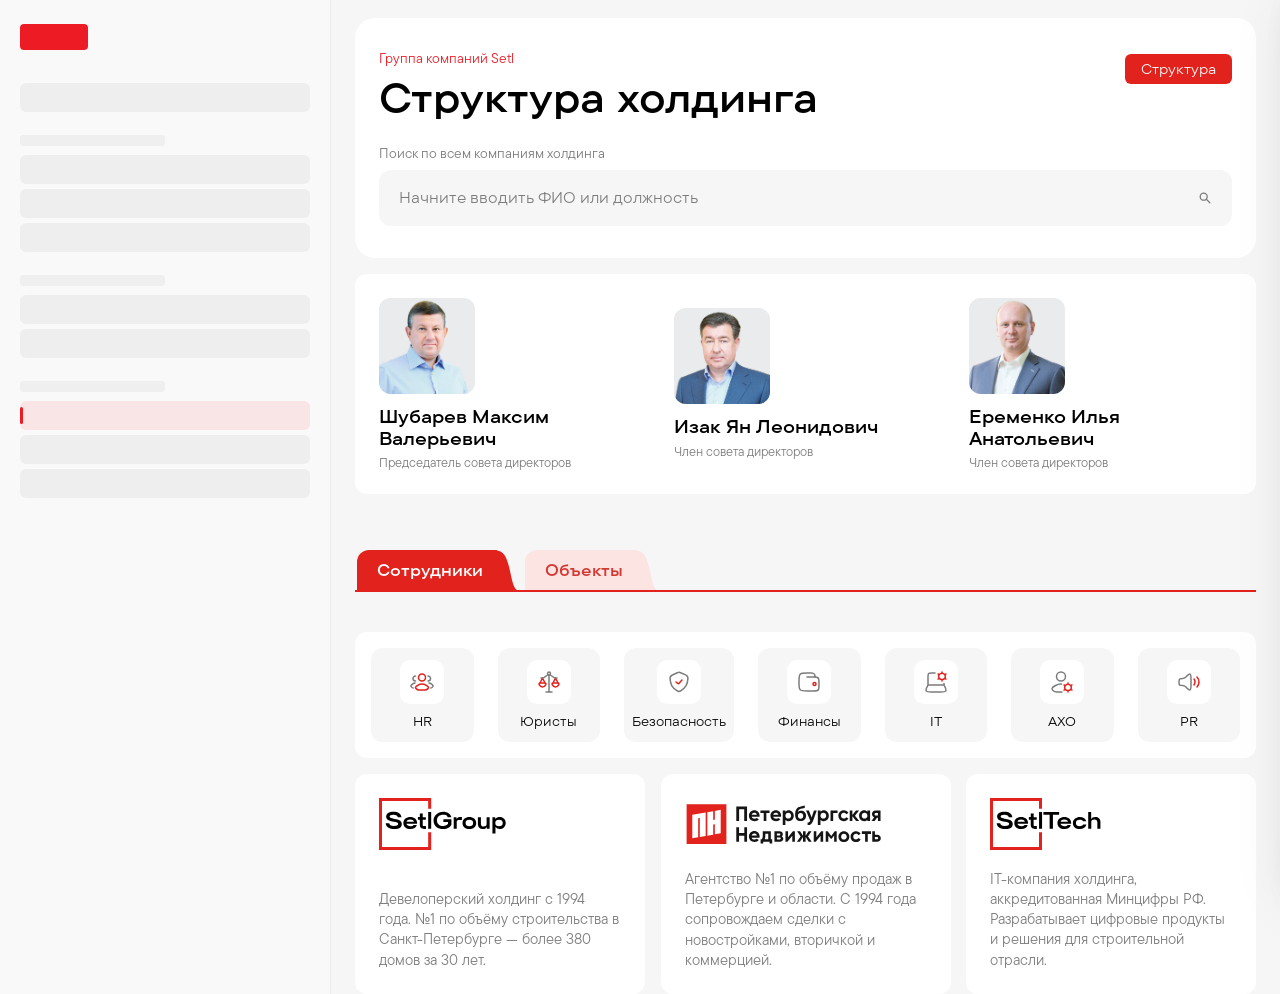
==== digital.html @ ac8a9372 "«Цифра»: табы «Сотрудники / Объекты» на главной, каталог дирекций и объектов с поиском, дерево объек" ====
<!DOCTYPE html>
<html lang="ru">
<head>
  <meta charset="UTF-8">
  <meta name="viewport" content="width=device-width, initial-scale=1.0">
  <title>Цифра · Структура Setl</title>
  <style>

/* ============================================================
   ШРИФТЫ
   При встраивании в Битрикс: поменять пути на абсолютные
============================================================ */
@font-face {
  font-family: 'TT Commons Pro';
  src: url('Fonts/TT_Commons_Pro_Regular.otf') format('opentype');
  font-weight: 400;
}
@font-face {
  font-family: 'TT Commons Pro';
  src: url('Fonts/TT_Commons_Pro_Bold.otf') format('opentype');
  font-weight: 700;
}
@font-face {
  font-family: 'TT Commons Pro Expanded';
  src: url('Fonts/TT_Commons_Pro_Expanded_Regular.otf') format('opentype');
  font-weight: 400;
}
@font-face {
  font-family: 'TT Commons Pro Expanded';
  src: url('Fonts/TT_Commons_Pro_Expanded_DemiBold.otf') format('opentype');
  font-weight: 600;
}
@font-face {
  font-family: 'TT Commons Pro Expanded';
  src: url('Fonts/TT_Commons_Pro_Expanded_Bold.otf') format('opentype');
  font-weight: 700;
}

/* ============================================================
   ТОКЕНЫ
============================================================ */
:root {
  --red:     #ED1C24;
  --black:   #000000;
  --gray:    #41484A;
  --surface: #F6F6F6;
  --white:   #FFFFFF;
  --border:  rgba(0,0,0,0.08);
  --r-sm:    6px;
  --r-lg:    12px;
  --f-body:  'TT Commons Pro', sans-serif;
  --f-exp:   'TT Commons Pro Expanded', sans-serif;
  --lh:      1.2;

  /* полотно структуры */
  --canvas-bg:   #E7F4FF;
  --canvas-dot:  #A1D4FF;
  --canvas-line: #83BFFC;
  --link-blue:   #3C83F6;

  /* полоса прокрутки — из setl-akademiya-ui-kit (Scrollbar, размер xs; --gray-150/300/600) */
  --scrollbar-track:       #f4f3f3;
  --scrollbar-thumb:       #dedcdc;
  --scrollbar-thumb-hover: #bdb9b8;
}

/* Маленькая полоса прокрутки (Scrollbar xs из setl-akademiya-ui-kit): 12px = полоса 4 + поля 4.
   Это вид нативного скролла, а не нарисованный — тачпад и инерция работают как обычно.
   Одна на весь сервис: класс .scroll-xs на прокручиваемой коробке */
.scroll-xs { overflow: auto; }
@supports not selector(::-webkit-scrollbar) {
  .scroll-xs { scrollbar-color: var(--scrollbar-thumb) var(--scrollbar-track); scrollbar-width: thin; }
}
.scroll-xs::-webkit-scrollbar { width: 12px; height: 12px; }
.scroll-xs::-webkit-scrollbar-button { display: none; }
.scroll-xs::-webkit-scrollbar-corner { background: transparent; }
.scroll-xs::-webkit-scrollbar-track,
.scroll-xs::-webkit-scrollbar-thumb {
  border-radius: 100px; border: 4px solid transparent; background-clip: padding-box;
}
.scroll-xs::-webkit-scrollbar-track { background-color: var(--scrollbar-track); }
.scroll-xs::-webkit-scrollbar-thumb { background-color: var(--scrollbar-thumb); }
.scroll-xs::-webkit-scrollbar-thumb:hover { background-color: var(--scrollbar-thumb-hover); }

*, *::before, *::after { box-sizing: border-box; margin: 0; padding: 0; }
body {
  font-family: var(--f-body);
  color: var(--black);
  background: #f6f6f6;
  line-height: var(--lh);
  -webkit-font-smoothing: antialiased;
  moz-osx-font-smoothing: grayscale;
}

/* ============================================================
   ДЕМО-МАКЕТ
   При встраивании в Битрикс: убрать .demo-layout и .sidebar-stub
============================================================ */
.demo-layout {
  display: flex;
  min-height: 100vh;
}
.sidebar-stub {
  width: 331px;
  min-height: 100vh;
  background: #F9F9F9;
  border-right: 1px solid rgba(0,0,0,0.06);
  flex-shrink: 0;
  display: flex;
  flex-direction: column;
  padding: 24px 20px;
  gap: 5px;
}
.stub-logo {
  width: 68px;
  height: 26px;
  background: var(--red);
  border-radius: 4px;
  margin-bottom: 28px;
}
.stub-nav-item {
  height: 29px;
  border-radius: var(--r-sm);
  background: rgba(0,0,0,0.045);
}
.stub-nav-item.active {
  background: rgba(237,28,36,0.09);
  position: relative;
}
.stub-nav-item.active::before {
  content: '';
  position: absolute;
  left: 0; top: 6px; bottom: 6px;
  width: 3px;
  border-radius: 2px;
  background: var(--red);
}
.stub-nav-group {
  margin-top: 18px;
  margin-bottom: 4px;
  height: 11px;
  width: 50%;
  background: rgba(0,0,0,0.04);
  border-radius: 3px;
}

.org-content {
  /* тянется по ширине области контента: от узких экранов до 2К (2560 − меню ≈ 2230px) */
  flex: 1 1 auto; min-width: 0; max-width: 2400px;
  padding: 0 24px;
  container-type: inline-size; container-name: org;
  min-height: 100vh;
  position: relative;
  overflow: hidden;
}

/* ============================================================
   ВЬЮХИ
============================================================ */
.view { display: none; }
.view.active { display: block; }

/* ============================================================
   ХЛЕБНЫЕ КРОШКИ
============================================================ */
.breadcrumb {
  display: flex;
  align-items: center;
  gap: 2px;
  padding: 18px 0 0;
  font-size: 13px;
  color: rgba(0,0,0,0.38);
}
.bc-item {
  cursor: pointer;
  transition: color 0.15s, background 0.15s;
  padding: 3px 7px;
  border-radius: 4px;
}
.bc-item:hover { color: var(--black); background: var(--surface); }
.bc-item.current { color: var(--black); cursor: default; font-weight: 600; padding: 0; }
.bc-sep { color: rgba(0,0,0,0.18); font-size: 10px; padding: 0 2px; }

/* ============================================================
   ЗАГОЛОВОК СТРАНИЦЫ (только лендинг)
============================================================ */
.page-title {
  font-family: var(--f-exp);
  font-weight: 700;
  font-size: 48px;
  color: var(--black);
  padding: 22px 0 44px;
  text-align: center;
  justify-content: center;
}

/* ============================================================
   БЭК-ОФИС: STICKY ПОЛОСКА
============================================================ */
.backoffice-strip {
  position: sticky;
  top: 0;
  z-index: 100;
  background: rgba(255,255,255,0.92);
  backdrop-filter: blur(12px);
  -webkit-backdrop-filter: blur(12px);
  border-bottom: 1px solid var(--border);
  padding: 10px 0;
  display: flex;
  align-items: center;
  gap: 14px;
}
.bo-strip-label {
  font-family: var(--f-exp);
  font-weight: 600;
  font-size: 10px;
  color: rgba(0,0,0,0.3);
  letter-spacing: 0.9px;
  white-space: nowrap;
  text-transform: uppercase;
}
.bo-strip-items { display: flex; gap: 8px; flex-wrap: nowrap; flex: 1 0 0; }
.bo-strip-item {
  padding: 0 16px;
  height: 48px;
  background: #f6f6f6;
  border-radius: 12px;
  font-family: var(--f-exp);
  font-size: 14px;
  color: var(--black);
  cursor: pointer;
  white-space: nowrap;
  display: flex; align-items: center; justify-content: center;
  transition: background 0.15s, color 0.15s;
  flex-shrink: 0;
}
.bo-strip-item:hover { background: #e0e0e0; }

/* ============================================================
   ЛЕНДИНГ: ОБЩИЙ КОНТЕЙНЕР
============================================================ */
#view-landing {
  background: #f6f6f6;
  padding: 0;
  flex-direction: column;
  gap: 16px;
  min-height: 100%;
  box-sizing: border-box;
}
#view-landing.active {
  display: flex;
}
#view-tree {
  background: #ffffff;
  min-height: 100vh;
  margin: 0 -24px;
  padding: 0 24px;
}
.org-content:has(#view-tree.active) {
  background: #ffffff;
}


/* Заголовок + поиск */
.lnd-header {
  background: white;
  border-radius: 20px;
  padding: 32px 24px;
  display: flex;
  flex-direction: column;
  gap: 24px;
}
.lnd-label { font-size: 14px; color: var(--red); line-height: 1.2; margin-bottom: 6px; }
.lnd-title { font-family: var(--f-exp); font-weight: 600; font-size: 40px; color: var(--black); line-height: 1.2; }
.lnd-header__top { display: flex; align-items: flex-start; justify-content: space-between; gap: 24px; }
.btn-legal.lnd-custom-btn { flex-shrink: 0; margin-top: 4px; font-family: var(--f-exp); background: #e2221c; color: #fff; }   /* праймари; .btn-legal ниже по файлу — поэтому двойной класс */
.btn-legal.lnd-custom-btn:hover { background: #c81d18; color: #fff; }
.lnd-search-block { display: flex; flex-direction: column; gap: 8px; }
.lnd-search-label { font-size: 14px; color: #7c7c7c; line-height: 1.2; }
.lnd-search-wrap {
  background: #f6f6f6; border-radius: 12px; height: 56px;
  display: flex; align-items: center; padding: 0 20px; gap: 12px;
  position: relative;
}
.lnd-search-input {
  flex: 1; background: none; border: none; outline: none;
  font-family: var(--f-exp); font-size: 15px; color: var(--black);
}
.lnd-search-input::placeholder { color: #7c7c7c; }
.lnd-search-icon { flex-shrink: 0; }
#search-dd-landing {
  position: absolute; top: calc(100% + 6px); left: 0; right: 0; width: auto;
  background: var(--white); border: 1px solid var(--border);
  border-radius: var(--r-lg); box-shadow: 0 8px 32px rgba(0,0,0,0.12);
  z-index: 200; max-height: 400px; overflow-y: auto; display: none;
}
#search-dd-landing.open { display: block; }
.gs-dd-inner { display: contents; }
.gs-group-head {
  padding: 10px 16px 4px;
  font-size: 11px; font-weight: 600; letter-spacing: 0.04em;
  color: rgba(0,0,0,0.42); text-transform: uppercase;
  border-top: 1px solid var(--border);
}
.gs-group-head:first-child { border-top: none; }
.gs-item {
  display: flex; align-items: center; gap: 12px;
  padding: 10px 16px; cursor: pointer;
  border-bottom: 1px solid var(--border);
  transition: background 0.1s;
}
.gs-item:last-child { border-bottom: none; }
.gs-item:hover { background: var(--surface); }
.gs-ava-wrap { flex-shrink: 0; }
.gs-ava {
  width: 36px; height: 36px; border-radius: 8px;
  display: flex; align-items: center; justify-content: center;
  font-family: var(--f-exp); font-weight: 600; font-size: 13px; color: #333;
}
.gs-ava-img { width: 36px; height: 36px; border-radius: 8px; object-fit: cover; }
.gs-ava-dept { background: #f6f6f6; }
.gs-info { flex: 1; min-width: 0; }
.gs-name { font-size: 13px; font-weight: 600; color: var(--black); white-space: nowrap; overflow: hidden; text-overflow: ellipsis; }
.gs-sub { font-size: 11px; color: rgba(0,0,0,0.42); margin-top: 2px; white-space: nowrap; overflow: hidden; text-overflow: ellipsis; }
.gs-dot { opacity: 0.5; margin: 0 3px; }

/* Директора */
.lnd-directors {
  background: white; border-radius: 12px; padding: 24px;
  display: flex; gap: 0; align-items: center;
}
.lnd-dir-card {
  flex: 1; min-width: 0; padding: 0 16px; cursor: pointer;
  container-type: inline-size;
}
.lnd-dir-card__in { display: flex; gap: 16px; align-items: center; }
/* узкая карточка — текст под фото */
@container (max-width: 380px) {
  .lnd-dir-card__in { flex-direction: column; align-items: flex-start; gap: 12px; }
}
.lnd-dir-card:first-child { padding-left: 0; }
.lnd-dir-card:last-child { padding-right: 0; }
.lnd-dir-photo {
  width: 96px; height: 96px; border-radius: 12px; flex-shrink: 0;
  object-fit: cover; background: #e9e9e9;
  display: flex; align-items: center; justify-content: center;
  font-family: var(--f-exp); font-weight: 600; font-size: 22px; color: #7c7c7c;
}
.lnd-dir-photo img { width: 100%; height: 100%; object-fit: cover; border-radius: 12px; }
.lnd-dir-info { display: flex; flex-direction: column; gap: 6px; }
.lnd-dir-name {
  font-family: var(--f-exp); font-weight: 600; font-size: 18px;
  color: var(--black); line-height: 1.2; transition: color 0.15s;
}
.lnd-dir-card:hover .lnd-dir-name { color: var(--red); }
.lnd-dir-role { font-size: 13px; color: #7c7c7c; line-height: 1.2; }

/* Бэк-офис */
.lnd-bo-row {
  background: white; border-radius: 12px; padding: 16px;
  display: flex; gap: 24px; align-items: center;
}
.lnd-bo-item {
  flex: 1; display: flex; flex-direction: column; gap: 10px;
  align-items: center; justify-content: center;
  padding: 12px 8px; border-radius: 12px; background: #f6f6f6;
  cursor: pointer; transition: background 0.15s; position: relative;
}
.lnd-bo-item:hover { background: white; box-shadow: 0 0 0 1.5px rgba(226,34,28,0.25); }
.lnd-bo-icon-wrap {
  background: white; border-radius: 10px; padding: 10px;
  display: flex; align-items: center; justify-content: center;
  line-height: 0; color: #7c7c7c; transition: color 0.15s;
}
.lnd-bo-item:hover .lnd-bo-icon-wrap { background: #fff0f0; color: var(--red); }
.lnd-bo-name { font-family: var(--f-exp); font-size: 13px; color: var(--black); text-align: center; line-height: 1.2; }

/* Компании */
.lnd-companies { display: flex; gap: 16px; }
.lnd-co-card {
  flex: 1; background: white; border-radius: 12px;
  min-height: 220px; padding: 24px; overflow: hidden;
  cursor: pointer; display: flex; flex-direction: column;
  transition: box-shadow 0.2s;
  position: relative;
}
.lnd-co-card:hover { box-shadow: 0 2px 16px rgba(0,0,0,0.08); }
.lnd-co-card.lnd-co-card--static { cursor: default; }
.lnd-co-card.lnd-co-card--static:hover { box-shadow: none; }
.lnd-co-card.lnd-co-card--static:hover .lnd-co-default { opacity: 1 !important; transform: translateY(0) !important; pointer-events: all !important; }

.lnd-co-default {
  display: flex; flex-direction: column; gap: 16px; flex: 1;
  transition: opacity 0.22s ease, transform 0.22s ease;
  opacity: 1; transform: translateY(0);
}
.lnd-co-logo { height: 52px; object-fit: contain; object-position: left top; }
.lnd-co-name-text {
  font-family: var(--f-exp); font-weight: 700; font-size: 20px;
  color: var(--black); line-height: 1.2;
}
.lnd-co-desc { font-size: 15px; color: #7c7c7c; line-height: 1.35; flex: 1; display: flex; align-items: flex-end; }

.lnd-co-blocks {
  display: flex; flex-direction: column; flex: 1; gap: 2px;
  position: absolute; inset: 24px 12px 24px 24px;   /* справа место под полосу прокрутки */
  overflow-y: auto; overscroll-behavior: contain;
  transition: opacity 0.22s ease, transform 0.22s ease;
  opacity: 0; transform: translateY(10px); pointer-events: none;
}
.lnd-co-card:hover .lnd-co-default {
  opacity: 0; transform: translateY(-8px); pointer-events: none;
}
.lnd-co-card:hover .lnd-co-blocks {
  opacity: 1; transform: translateY(0); pointer-events: all;
}
.lnd-co-block-item {
  display: flex; align-items: center; justify-content: space-between;
  padding: 8px 12px; border-radius: 6px;
  font-family: var(--f-exp); font-size: 14px; color: var(--black);
  cursor: pointer; transition: background 0.12s, color 0.12s;
  text-decoration: none;
}
.lnd-co-block-item:hover { background: rgba(226,34,28,0.06); color: #e2221c; }
.lnd-co-block-item svg { flex-shrink: 0; color: var(--red); }
/* Руководители при наведении (компании без блоков): карточка совета директоров, компактно.
   Размер — по ширине карточки компании */
.lnd-co-card--leaders { cursor: default; container-type: inline-size; }
.lnd-co-leaders { gap: 16px; inset: 24px; }
.lnd-dir-card--compact { padding: 0; cursor: default; flex: none; }
.lnd-dir-card--compact .lnd-dir-card__in { flex-direction: row; align-items: center; gap: 16px; }
.lnd-dir-card--compact .lnd-dir-photo { width: 72px; height: 72px; font-size: 18px; color: rgba(0,0,0,0.5); }
.lnd-dir-card--compact .lnd-dir-info { gap: 4px; min-width: 0; }
.lnd-dir-card--compact .lnd-dir-name { font-size: 16px; }
.lnd-dir-card--compact:hover .lnd-dir-name { color: var(--black); }
@container (max-width: 360px) {
  .lnd-co-leaders { gap: 12px; }
  .lnd-dir-card--compact .lnd-dir-card__in { gap: 12px; }
  .lnd-dir-card--compact .lnd-dir-photo { width: 56px; height: 56px; font-size: 15px; }
  .lnd-dir-card--compact .lnd-dir-name { font-size: 14px; }
  .lnd-dir-card--compact .lnd-dir-role { font-size: 12px; }
}
@container (max-width: 260px) {
  .lnd-dir-card--compact .lnd-dir-photo { width: 44px; height: 44px; font-size: 13px; border-radius: 10px; }
  .lnd-dir-card--compact .lnd-dir-photo img { border-radius: 10px; }
  .lnd-dir-card--compact .lnd-dir-name { font-size: 13px; }
}
/* пока список помещается — по центру по высоте; не помещается — прокрутка с начала */
.lnd-co-blocks > :first-child { margin-top: auto; }
.lnd-co-blocks > :last-child { margin-bottom: auto; }

.section-label {
  font-family: var(--f-exp);
  font-weight: 400;
  font-size: 11px;
  color: rgba(0,0,0,0.35);
  letter-spacing: 1.3px;
  text-align: center;
  margin-bottom: 20px;
  text-transform: uppercase;
}
.directors-row {
  display: flex;
  border-top: 1px solid var(--border);
  border-bottom: 1px solid var(--border);
  margin: 0 -24px;
}
.dir-card {
  flex: 1;
  display: flex;
  flex-direction: column;
  align-items: center;
  text-align: center;
  padding: 44px 40px 40px;
  background: var(--surface);
  border-right: 1px solid var(--border);
  gap: 0;
}
.dir-card:last-child { border-right: none; }
.dir-avatar {
  width: 84px;
  height: 84px;
  border-radius: 50%;
  background: var(--white);
  overflow: hidden;
  display: flex;
  align-items: center;
  justify-content: center;
  font-size: 22px;
  color: var(--gray);
  font-weight: 600;
  flex-shrink: 0;
  box-shadow: 0 2px 12px rgba(0,0,0,0.07);
}
.dir-avatar img { width: 100%; height: 100%; object-fit: cover; }
.dir-role {
  font-size: 14px;
  color: var(--gray);
  line-height: 1.45;
  margin-top: 18px;
  margin-bottom: 10px;
  min-height: 42px;
  display: flex;
  align-items: flex-start;
  justify-content: center;
}
.dir-name {
  font-family: var(--f-exp);
  font-weight: 700;
  font-size: 14px;
  color: var(--black);
  line-height: 1.45;
  transition: color 0.15s;
}
.dir-card { cursor: pointer; }
.dir-card:hover .dir-name { color: var(--red); }

/* ============================================================
   ЛЕНДИНГ: КОМПАНИИ
============================================================ */
.h-divider { height: 1px; background: var(--border); }
.companies-row { display: flex; }
.company-tile {
  flex: 1;
  display: flex;
  flex-direction: column;
  align-items: stretch;
  justify-content: center;
  padding: 0;
  cursor: pointer;
  transition: background 0.2s;
  position: relative;
  border-right: 1px solid var(--border);
  overflow: hidden;
  min-height: 220px;
}
.company-tile:last-child { border-right: none; }
.company-tile::after {
  content: '';
  position: absolute;
  bottom: 0; left: 0; right: 0;
  height: 3px;
  background: var(--red);
  transform: scaleX(0);
  transform-origin: left;
  transition: transform 0.3s cubic-bezier(0.4,0,0.2,1);
}
.company-tile:hover { background: var(--surface); }
.company-tile.show-blocks:hover { background: var(--white); }
.company-tile:not(.show-blocks):hover::after { transform: scaleX(1); }

.company-tile__default {
  display: flex; flex-direction: column;
  align-items: center; justify-content: center;
  padding: 60px 32px 52px; flex: 1;
}
.company-tile__default img { max-width: 210px; max-height: 68px; object-fit: contain; }
.company-tile-name {
  font-family: var(--f-exp);
  font-weight: 700;
  font-size: 20px;
  text-align: center;
  line-height: 1.3;
}
.company-tile-arrow {
  position: absolute;
  bottom: 20px; right: 24px;
  opacity: 0;
  transition: opacity 0.2s, transform 0.25s;
  color: var(--red);
  transform: translateX(-6px);
}
.company-tile:not(.show-blocks):hover .company-tile-arrow { opacity: 1; transform: translateX(0); }

.company-tile__blocks {
  display: none; flex-direction: column;
  justify-content: center; flex: 1;
}
.company-tile.show-blocks .company-tile__blocks { display: flex; }
.company-tile.show-blocks .company-tile__default { display: none; }
.company-tile__block-item {
  display: flex; align-items: center; justify-content: space-between;
  padding: 16px 28px;
  font-family: var(--f-exp); font-size: 14px; font-weight: 500;
  color: var(--black);
  border-bottom: 1px solid var(--border);
  transition: color 0.13s;
  cursor: pointer;
}
.company-tile__block-item:last-child { border-bottom: none; }
.company-tile__block-item:hover { color: var(--red); }
.company-tile__block-item svg { flex-shrink: 0; color: var(--red); }

/* ============================================================
   ЛЕНДИНГ: БЭК-ОФИС (полный)
============================================================ */
.backoffice-full { padding: 48px 0 72px; }
.bo-full-grid {
  display: flex;
  justify-content: center;
  flex-wrap: wrap;
  gap: 8px;
}
.bo-full-item {
  display: flex;
  flex-direction: column;
  align-items: center;
  gap: 8px;
  padding: 18px 20px 14px;
  border-radius: var(--r-lg);
  background: var(--surface);
  cursor: pointer;
  transition: background 0.15s, color 0.15s;
  color: var(--gray);
  min-width: 104px;
  text-align: center;
}
.bo-full-item:hover { background: var(--white); color: var(--black); box-shadow: 0 0 0 1px var(--border); }
.bo-full-item:hover .bo-icon { color: rgba(0,0,0,0.4); }
.bo-icon { color: rgba(0,0,0,0.4); transition: color 0.15s; line-height: 0; }
.bo-full-name { font-family: var(--f-exp); font-weight: 600; font-size: 13px; }

/* ============================================================
   COMPANY VIEW
============================================================ */
.cv-header {
  padding: 32px 0 0;
  display: flex;
  align-items: center;
  justify-content: space-between;
}
.cv-logo-area { display: flex; align-items: center; gap: 18px; }
.cv-logo-area img { max-height: 48px; object-fit: contain; }
.cv-logo-name { font-family: var(--f-exp); font-weight: 700; font-size: 24px; }
.cv-red-line { width: 1px; height: 36px; background: #C8C8C8; }
.btn-legal {
  display: inline-flex; align-items: center;
  background: #fdf0f0; color: #d33831;
  border: none; cursor: pointer;
  padding: 0 16px; height: 30px; border-radius: 6px;
  font-family: var(--f-body); font-size: 14px;
  white-space: nowrap; transition: background 0.15s, color 0.15s;
}
.btn-legal:hover { background: #fad8d8; color: #c0302a; }
.btn-legal svg { margin-right: 6px; }

.blocks-row {
  display: grid;
  grid-template-columns: repeat(auto-fill, minmax(240px, 1fr));
  gap: 16px;
  margin-top: 32px;
  padding-bottom: 60px;
}
.block-tile {
  padding: 32px 24px 28px;
  background: var(--white);
  border: 1px solid var(--border);
  border-radius: var(--r-lg);
  cursor: pointer;
  display: flex;
  flex-direction: column;
  justify-content: space-between;
  gap: 28px;
  transition: box-shadow 0.25s, border-color 0.25s, transform 0.25s;
  position: relative;
  overflow: hidden;
  min-height: 160px;
}
.block-tile::before {
  content: '';
  position: absolute;
  top: 0; left: 0; right: 0;
  height: 3px;
  background: var(--red);
  transform: scaleX(0);
  transform-origin: left;
  transition: transform 0.3s cubic-bezier(0.4,0,0.2,1);
}
.block-tile:hover {
  box-shadow: 0 8px 36px rgba(0,0,0,0.09);
  border-color: transparent;
  transform: translateY(-3px);
}
.block-tile:hover::before { transform: scaleX(1); }
.block-name {
  font-family: var(--f-exp);
  font-weight: 700;
  font-size: 15px;
  color: var(--black);
  line-height: 1.35;
}
.block-arrow {
  width: 30px;
  height: 30px;
  border-radius: 50%;
  background: var(--surface);
  display: flex;
  align-items: center;
  justify-content: center;
  color: var(--gray);
  transition: background 0.2s, color 0.2s;
  flex-shrink: 0;
  align-self: flex-start;
}
.block-tile:hover .block-arrow { background: var(--red); color: var(--white); }

/* ============================================================
   TREE VIEW
============================================================ */
/* Шапка блока */
.tv-head {
  display: flex; gap: 24px; align-items: center;
  padding: 36px 0 12px;
}
.tv-head__main, .tv-head__desc { flex: 1 1 0; min-width: 0; }
.tv-head__main { display: flex; gap: 16px; align-items: flex-start; }
/* Кнопка-иконка (розовая, как «назад» у названия блока): обычная — 30px, XS — 24px */
.btn-icon {
  width: 30px; height: 30px; flex-shrink: 0; padding: 0;
  display: grid; place-items: center;
  background: #fdf0f0; border: none; border-radius: 6px; cursor: pointer;
  transition: background 0.15s;
}
.btn-icon:hover { background: #fad8d8; }
.btn-icon img { display: block; width: 14px; height: 14px; }
.btn-icon--xs { width: 24px; height: 24px; }
.btn-icon--xs img { width: 12px; height: 12px; }
.btn-icon__flip { transform: scaleX(-1); }   /* стрелка вправо — та же «влево», отражённая */
.tv-back { margin-top: 6px; }
.tv-head__titles { min-width: 0; display: flex; flex-direction: column; gap: 4px; }
.tv-title {
  font-family: var(--f-exp); font-weight: 600; font-size: 32px; line-height: 1.2;
  color: var(--black);
}
.tv-head__actions { display: flex; gap: 4px; flex-wrap: wrap; }
.tv-head .btn-legal { font-family: var(--f-exp); color: #e2221c; }
/* «Список юридических лиц» — ссылкой, как «Подробнее» */
.tv-link {
  height: 30px; padding: 4px 0; background: none; border: none; cursor: pointer;
  font-family: var(--f-exp); font-size: 14px; line-height: 1.2; color: #d33831;
}
.tv-link:hover { opacity: 0.75; }
#btn-print-open svg { display: block; }
.tv-head__desc { display: flex; flex-direction: column; align-items: flex-start; gap: 4px; }
.tv-desc {
  max-width: 700px;
  font-family: var(--f-exp); font-size: 16px; line-height: 1.2; color: #7c7c7c;
  display: -webkit-box; -webkit-line-clamp: 2; -webkit-box-orient: vertical; overflow: hidden;
}
.btn-more {
  height: 30px; padding: 4px 0;
  background: none; border: none; cursor: pointer;
  font-family: var(--f-exp); font-size: 14px; line-height: 1.2; color: #d33831;
}
.btn-more:hover { opacity: 0.75; }
.tv-controls-row {
  display: flex; align-items: center; gap: 32px;
  margin: 24px -24px 0; padding: 8px 24px;
  position: sticky; top: 0; z-index: 100;
  background: rgba(255,255,255,0.92);
  backdrop-filter: blur(12px); -webkit-backdrop-filter: blur(12px);
}
.tv-controls { display: flex; align-items: center; gap: 32px; flex-shrink: 0; }
.tv-controls .search-wrap { flex: none; width: 280px; }
/* Пока шапка в две колонки — поиск+масштаб занимают правую половину, и поиск начинается
   по левому краю описания (половины шапки: (ширина − зазор 24) / 2) */
@container org (min-width: 1151px) {
  .tv-controls { flex: 0 0 calc((100% - 24px) / 2); }
  .tv-controls .search-wrap { flex: 1 1 auto; width: auto; }
}
.tv-controls-row .bo-strip-items { gap: 16px; }

/* Лента иконок с прокруткой стрелками (setupHScroll) */
.hscroll { position: relative; flex: 1 1 auto; min-width: 0; display: flex; }
.hscroll .bo-strip-items {
  flex: 1 1 auto; min-width: 0; overflow-x: auto; scroll-behavior: smooth;
  scrollbar-width: none; overscroll-behavior-x: contain;
}
.hscroll .bo-strip-items::-webkit-scrollbar { display: none; }
.hscroll::before, .hscroll::after {        /* затухание у края, где есть продолжение */
  content: ''; position: absolute; top: 0; bottom: 0; width: 56px; z-index: 1;
  pointer-events: none; opacity: 0; transition: opacity 0.2s;
}
.hscroll::before { left: 0;  background: linear-gradient(to right, #fff 40%, rgba(255,255,255,0)); }
.hscroll::after  { right: 0; background: linear-gradient(to left,  #fff 40%, rgba(255,255,255,0)); }
.hscroll.can-prev::before, .hscroll.can-next::after { opacity: 1; }
.hscroll__btn {          /* вид — .btn-icon--xs, здесь только место и появление */
  position: absolute; top: 50%; z-index: 2; transform: translateY(-50%);
  opacity: 0; pointer-events: none; transition: opacity 0.2s, background 0.15s;
}
.hscroll__btn--prev { left: 0; }
.hscroll__btn--next { right: 0; }
.hscroll.can-prev .hscroll__btn--prev, .hscroll.can-next .hscroll__btn--next { opacity: 1; pointer-events: auto; }

/* Иконки бэк-офиса (вместо текстовых пилюль), подпись — в тултипе */
.bo-strip-item--icon { width: 36px; height: 36px; padding: 0; }
.bo-strip-item--icon svg, .bo-strip-item--icon img { width: 20px; height: 20px; display: block; }

/* Адаптив экрана дерева (по ширине контентной области .org-content):
   — описание с «Подробнее» уходит под название и кнопки;
   — поиск и масштаб уходят под иконки бэк-офиса;
   — полотно уменьшается пропорционально (aspect-ratio у .canvas-wrapper) */
@container org (max-width: 1150px) {
  .tv-head { flex-direction: column; align-items: stretch; gap: 12px; }
  .tv-head__desc { padding-left: 46px; }   /* по левому краю названия: «назад» 30 + отступ 16 */
}
@container org (max-width: 1000px) {
  .tv-controls-row { flex-wrap: wrap; row-gap: 12px; }
  .tv-controls { width: 100%; }
  .tv-controls .search-wrap { flex: 1 1 auto; width: auto; }
}
.zoom-right { display: flex; align-items: center; gap: 24px; flex-shrink: 0; }
.zoom-group { display: flex; align-items: center; gap: 8px; }

.search-wrap { position: relative; flex: 1 0 0; }
.search-input {
  width: 100%;
  height: 36px;
  padding: 0 40px 0 12px;
  border: none;
  border-radius: 12px;
  font-family: var(--f-exp);
  font-size: 16px; letter-spacing: 0.02em;
  outline: none;
  background: #f6f6f6;
  color: var(--black);
  transition: background 0.15s;
}
.search-input:focus { background: #eeeeee; }
.search-input::placeholder { color: #7c7c7c; }
.search-icon {
  position: absolute;
  right: 14px;
  left: auto;
  top: 50%;
  transform: translateY(-50%);
  color: rgba(0,0,0,0.32);
  pointer-events: none;
}
/* Крестик сброса — вместо лупы, когда в поле что-то введено */
.search-clear {
  position: absolute; right: 8px; top: 50%; transform: translateY(-50%);
  width: 24px; height: 24px; border: none; border-radius: 6px; background: none;
  display: none; place-items: center; cursor: pointer;
  color: rgba(0,0,0,0.45); transition: color 0.15s, background 0.15s;
}
.search-clear:hover { color: var(--black); background: rgba(0,0,0,0.05); }
.search-wrap.has-value .search-icon { display: none; }
.search-wrap.has-value .search-clear { display: grid; }

/* Zoom slider */
.zoom-slider {
  -webkit-appearance: none; appearance: none;
  width: 140px; height: 6px;
  border-radius: 4px; outline: none; border: none; cursor: pointer;
  background: #f6f6f6;
}
.zoom-slider::-webkit-slider-thumb {
  -webkit-appearance: none;
  width: 14px; height: 14px;
  border-radius: 50%;
  background: #fff;
  box-shadow: 0 1px 4px rgba(0,0,0,0.22);
  cursor: pointer;
}
.zoom-slider::-moz-range-thumb {
  width: 14px; height: 14px;
  border-radius: 50%; border: none;
  background: #fff;
  box-shadow: 0 1px 4px rgba(0,0,0,0.22);
  cursor: pointer;
}
.search-dropdown {
  position: absolute;
  top: calc(100% + 6px);
  left: 0;
  right: 0;
  width: auto;
  background: var(--white);
  border: 1px solid var(--border);
  border-radius: var(--r-lg);
  box-shadow: 0 8px 32px rgba(0,0,0,0.12);
  z-index: 200;
  max-height: 320px;
  overflow-y: auto;
  display: none;
}
.search-dropdown.open { display: block; }
.sd-item {
  padding: 10px 16px;
  cursor: pointer;
  border-bottom: 1px solid var(--border);
}
.sd-item:hover { background: var(--surface); }
.sd-item:last-child { border-bottom: none; }
.sd-name { font-weight: 600; font-size: 13px; }
.sd-role { font-size: 11px; color: rgba(0,0,0,0.42); margin-top: 2px; }

.zoom-btn {
  width: 36px;
  height: 36px;
  background: #fdf0f0;
  border: none;
  border-radius: 6px;
  cursor: pointer;
  display: flex;
  align-items: center;
  justify-content: center;
  flex-shrink: 0;
  transition: background 0.15s;
}
.zoom-btn:hover { background: #fad8d8; }
/* «Развернуть все / Свернуть все»: иконка по режиму */
.fold-all-btn[hidden] { display: none; }
/* «Структура» (кастомная): без юрлиц, ленты отделов, поиска и «развернуть все» */
#view-tree.is-custom #btn-legal-open, #view-tree.is-custom .tv-controls-row .hscroll,
#view-tree.is-custom .tv-controls .search-wrap, #view-tree.is-custom #btn-fold-all { display: none !important; }
#view-tree.is-custom .tv-controls-row { justify-content: flex-end; }
#view-tree.is-custom .tv-controls { flex: none !important; margin-left: auto; }
.fold-all-btn, .zoom-btn--reset { margin-right: -16px; }   /* развернуть все, сброс, печать — группой с зазором 8 */
.fold-all-btn[data-mode="expand"] .fold-all-btn__collapse,
.fold-all-btn[data-mode="collapse"] .fold-all-btn__expand { display: none; }

.canvas-wrapper {
  margin-top: 8px;
  aspect-ratio: 1488 / 902;   /* по макету; на узких экранах уменьшается пропорционально */
  max-height: calc(100vh - 140px);   /* на широких (2К) не выше экрана под липкой строкой управления */
  min-height: 420px;
  background-color: var(--canvas-bg);
  background-image: radial-gradient(circle, var(--canvas-dot) 1px, transparent 1px);
  background-size: 24px 24px;
  border-radius: 20px;
  overflow: hidden;
  position: relative;
  cursor: grab;
  user-select: none;
}
.canvas-wrapper.panning { cursor: grabbing; }
.canvas-inner {
  position: absolute;
  transform-origin: 0 0;
}
.tree-svg {
  position: absolute;
  top: 0; left: 0;
  pointer-events: none;
  overflow: visible;
}

/* ============================================================
   КАРТОЧКИ ДЕРЕВА
============================================================ */
.tree-node { position: absolute; }

/* Кнопка сворачивания ветки — по центру нижнего края карточки */
.fold-btn {
  position: absolute; left: 50%; bottom: -12px; transform: translateX(-50%); z-index: 2;
  height: 24px; min-width: 24px; padding: 0 6px; border-radius: 12px;
  display: inline-flex; align-items: center; justify-content: center; gap: 2px;
  background: #fff; border: 1px solid #CFE6FD; color: var(--link-blue);
  font-family: var(--f-exp); font-weight: 600; font-size: 11px; line-height: 1;
  box-shadow: 0 2px 8px rgba(23,137,190,0.18); cursor: pointer;
  transition: background 0.15s, border-color 0.15s;
}
.fold-btn svg { transform: rotate(180deg); }
.fold-btn--folded { padding: 0 6px 0 9px; }
.fold-btn--corner { left: auto; right: 24px; transform: none; }
.fold-btn--folded svg { transform: none; }
.fold-btn:hover { background: #E8F0FE; border-color: var(--link-blue); }
/* боковая — по центру правого края наборной карточки */
.fold-btn--side { left: auto; bottom: auto; right: 0; top: 50%; transform: translate(50%, -50%); }
.fold-btn--side svg { transform: rotate(90deg); }
.fold-btn--side.fold-btn--folded svg { transform: rotate(-90deg); }

/* Группа топ-руководителей */
.group-heads-box {
  display: flex;
  gap: 28px;
  background: transparent;
  border: none;
  padding: 0;
  box-shadow: none;
}
/* Подложка — включается когда руководителей > 1 */
.group-heads-box--plate {
  background: var(--white);
  border: 1px solid var(--border);
  border-radius: var(--r-lg);
  box-shadow: 0 2px 8px rgba(0,0,0,0.05);
  padding: 12px;
}

/* Карточка топ-руководителя */
.card-head {
  background: var(--white);
  border: 1px solid rgba(0,0,0,0.08);
  border-radius: var(--r-lg);
  padding: 16px 12px;
  display: flex;
  flex-direction: column;
  align-items: center;
  gap: 8px;
  text-align: center;
  width: 148px;
  box-shadow: 0 2px 8px rgba(0,0,0,0.05);
  transition: box-shadow 0.2s, border-color 0.2s;
  cursor: pointer;
}
.card-head:hover { box-shadow: 0 6px 20px rgba(0,0,0,0.1); border-color: #C8C8C8; }
.card-head-avatar {
  width: 52px;
  height: 52px;
  border-radius: 50%;
  background: var(--surface);
  overflow: hidden;
  display: flex;
  align-items: center;
  justify-content: center;
  font-size: 16px;
  font-weight: 700;
  color: var(--gray);
  flex-shrink: 0;
}
.card-head-avatar img { width: 100%; height: 100%; object-fit: cover; }
.card-head-role { font-size: 10px; color: rgba(0,0,0,0.42); line-height: 1.4; }
.card-head-name { font-family: var(--f-exp); font-weight: 700; font-size: 11px; color: var(--black); }

/* Карточка менеджера */
.card-person {
  background: var(--white);
  border: 1px solid rgba(0,0,0,0.08);
  border-radius: var(--r-lg);
  padding: 16px 12px;
  display: flex;
  flex-direction: column;
  align-items: center;
  justify-content: center;
  gap: 8px;
  text-align: center;
  width: 148px;
  height: 148px;
  box-shadow: 0 2px 8px rgba(0,0,0,0.05);
  transition: box-shadow 0.2s, border-color 0.2s;
}
.card-person:hover { box-shadow: 0 6px 20px rgba(0,0,0,0.1); border-color: #C8C8C8; }
.card-person.hl { border-color: var(--red); box-shadow: 0 0 0 3px rgba(237,28,36,0.12); }
.card-div.hl    { border-color: var(--red) !important; box-shadow: 0 0 0 3px rgba(237,28,36,0.12) !important; }
.card-head.hl   { border-color: var(--red) !important; box-shadow: 0 0 0 3px rgba(237,28,36,0.12) !important; }
.card-person-avatar {
  width: 50px;
  height: 50px;
  border-radius: 50%;
  background: var(--surface);
  overflow: hidden;
  display: flex;
  align-items: center;
  justify-content: center;
  font-size: 15px;
  font-weight: 600;
  color: var(--gray);
}
.card-person-avatar img { width: 100%; height: 100%; object-fit: cover; }
.card-person-role { font-size: 10px; color: rgba(0,0,0,0.42); line-height: 1.4; }
.card-person-name { font-family: var(--f-exp); font-weight: 700; font-size: 10px; color: var(--black); }

/* Карточка помощника */
.card-assistant {
  position: absolute;
  background: var(--white);
  border: 1px solid rgba(0,0,0,0.08);
  border-radius: var(--r-lg);
  padding: 10px;
  display: flex;
  flex-direction: column;
  align-items: center;
  gap: 5px;
  text-align: center;
  width: 108px;
  box-shadow: 0 2px 8px rgba(0,0,0,0.05);
  transition: box-shadow 0.2s, border-color 0.2s;
  cursor: pointer;
}
.card-assistant:hover { box-shadow: 0 6px 20px rgba(0,0,0,0.1); border-color: #C8C8C8; }
.card-assistant-avatar {
  width: 36px;
  height: 36px;
  border-radius: 50%;
  background: var(--surface);
  overflow: hidden;
  display: flex;
  align-items: center;
  justify-content: center;
  font-size: 11px;
  font-weight: 600;
  color: var(--gray);
}
.card-assistant-avatar img { width: 100%; height: 100%; object-fit: cover; }
.card-assistant-role { font-size: 9px; color: rgba(0,0,0,0.38); line-height: 1.3; }
.card-assistant-name { font-family: var(--f-exp); font-weight: 600; font-size: 9px; color: var(--black); }

/* Плашка подразделения (уровни 3–4) */
.card-div {
  background: var(--white);
  border: 1px solid rgba(0,0,0,0.08);
  border-radius: var(--r-lg);
  padding: 12px;
  width: 148px;
  height: 148px;  /* = DH constant */
  box-sizing: border-box;
  display: flex;
  flex-direction: column;
  gap: 8px;
  cursor: default;
  box-shadow: 0 2px 8px rgba(0,0,0,0.05);
  transition: box-shadow 0.2s, border-color 0.2s;
}
.card-div:hover { box-shadow: 0 6px 20px rgba(0,0,0,0.1); border-color: #C8C8C8; }
.card-div--exp { height: 111px; width: 185px; }
.cdiv-title {
  flex: 1;
  font-family: var(--f-exp);
  font-weight: 700;
  font-size: 11px;
  color: var(--black);
  line-height: 1.35;
  text-align: center;
  overflow: hidden;
  display: -webkit-box;
  -webkit-line-clamp: 4;
  -webkit-box-orient: vertical;
}
.cdiv-bottom { display: flex; flex-direction: column; gap: 5px; }
.cdiv-manager-chip {
  display: flex;
  align-items: center;
  gap: 5px;
  background: var(--surface);
  border-radius: 6px;
  padding: 5px 8px;
  cursor: pointer;
  transition: background 0.15s;
  min-width: 0;
}
.cdiv-manager-chip:hover { background: #E0E0E0; }
.cdiv-manager-avatar {
  width: 20px; height: 20px;
  border-radius: 50%;
  background: #ddd;
  flex-shrink: 0;
  display: flex; align-items: center; justify-content: center;
  font-size: 7px; font-weight: 600; color: rgba(0,0,0,0.5);
  overflow: hidden;
}
.cdiv-manager-avatar img { width: 100%; height: 100%; object-fit: cover; }
.cdiv-manager-name {
  font-family: var(--f-exp); font-weight: 600; font-size: 9.5px;
  color: var(--black); line-height: 1.25;
  flex: 1; min-width: 0;
  white-space: nowrap; overflow: hidden; text-overflow: ellipsis;
}
.cdiv-emp-chip {
  display: flex;
  align-items: center;
  justify-content: space-between;
  background: var(--surface);
  border-radius: 6px;
  padding: 5px 8px;
  cursor: pointer;
  transition: background 0.15s;
}
.cdiv-emp-chip:hover { background: #E0E0E0; }
.cdiv-emp-left {
  display: flex; align-items: center; gap: 5px;
  font-family: var(--f-exp); font-weight: 600; font-size: 10px;
  color: var(--black);
}
.cdiv-emp-arrow { color: rgba(0,0,0,0.35); flex-shrink: 0; }

/* Плашка подразделения-ссылки */
.card-div-link {
  background: rgba(237,28,36,0.05);
  border: 1.5px solid rgba(237,28,36,0.28);
  border-radius: var(--r-lg);
  padding: 10px 14px;
  text-align: center;
  width: 148px;
  height: 148px;
  box-sizing: border-box;
  font-family: var(--f-exp);
  font-weight: 600;
  font-size: 11px;
  color: var(--red);
  line-height: 1.4;
  cursor: pointer;
  display: flex;
  align-items: center;
  justify-content: center;
  gap: 6px;
  transition: background 0.2s, border-color 0.2s, box-shadow 0.2s;
}
.card-div-link:hover {
  background: rgba(237,28,36,0.1);
  border-color: var(--red);
  box-shadow: 0 4px 16px rgba(237,28,36,0.12);
}

/* ============================================================
   КАРТОЧКА СОТРУДНИКА НА КАНВАСЕ (expanded-режим)
============================================================ */
.card-emp-node {
  background: var(--white);
  border: 1px solid rgba(0,0,0,0.08);
  border-radius: var(--r-sm);
  padding: 8px 10px;
  width: 140px;
  height: 56px;
  box-sizing: border-box;
  display: flex;
  align-items: center;
  gap: 8px;
  cursor: pointer;
  transition: box-shadow 0.2s, border-color 0.2s;
  box-shadow: 0 1px 4px rgba(0,0,0,0.05);
}
.card-emp-node:hover { box-shadow: 0 4px 14px rgba(0,0,0,0.1); border-color: #C8C8C8; }
.card-emp-node.hl    { border-color: var(--red); box-shadow: 0 0 0 3px rgba(237,28,36,0.12); }
.card-v2.hl .card-v2__name,
.card-v2.hl .card-v2__role { color: #3C83F6 !important; }
.card-v2-multi__dept.hl { background: #E0EBFE !important; }
.card-emp-node-avatar {
  width: 30px; height: 30px;
  border-radius: 50%;
  background: var(--surface);
  flex-shrink: 0;
  display: flex; align-items: center; justify-content: center;
  font-size: 9px; font-weight: 600; color: var(--gray);
  overflow: hidden;
}
.card-emp-node-avatar img { width: 100%; height: 100%; object-fit: cover; }
.card-emp-node-info { min-width: 0; flex: 1; }
.card-emp-node-name {
  font-family: var(--f-exp); font-weight: 700; font-size: 9.5px;
  color: var(--black); line-height: 1.25;
  overflow: hidden; display: -webkit-box;
  -webkit-line-clamp: 2; -webkit-box-orient: vertical;
}
.card-emp-node-role {
  font-size: 8.5px; color: var(--gray); margin-top: 2px; line-height: 1.25;
  overflow: hidden; display: -webkit-box;
  -webkit-line-clamp: 2; -webkit-box-orient: vertical;
}

/* ============================================================
   БОКОВАЯ ПАНЕЛЬ: СОТРУДНИКИ КОМАНДЫ
============================================================ */
.emp-team-header {
  background: var(--surface);
  border-radius: var(--r-lg);
  padding: 14px 18px;
  margin-bottom: 20px;
  display: flex;
  flex-direction: column;
  gap: 3px;
}
.emp-team-manager { font-size: 13px; color: var(--gray); }
.emp-team-count   { font-family: var(--f-exp); font-weight: 600; font-size: 13px; color: var(--black); }
.emp-card {
  background: var(--surface);
  border-radius: var(--r-lg);
  padding: 16px 20px;
  margin-bottom: 10px;
}
.emp-name { font-family: var(--f-exp); font-weight: 700; font-size: 13px; color: var(--black); margin-bottom: 10px; }
.emp-row  { display: flex; align-items: center; gap: 8px; font-size: 13px; color: var(--gray); margin-bottom: 6px; }
.emp-row:last-child { margin-bottom: 0; }
.emp-row svg { flex-shrink: 0; color: rgba(0,0,0,0.32); }
.emp-card-clickable { cursor: pointer; transition: background 0.15s; }
.emp-card-clickable:hover { background: #EFEFEF; }

/* ============================================================
   V2 КАРТОЧКИ (новый дизайн для демо)
============================================================ */
/* ---- Одиночная карточка: 170×196px, скошенный правый угол (папка) ---- */
.card-v2 {
  background: var(--white);
  width: 170px;
  height: 196px;
  display: flex;
  flex-direction: column;
  justify-content: space-between;
  padding-top: 14px;
  flex-shrink: 0;
  clip-path: path('M 20 0 H 150 L 170 20 V 176 C 170 187 161 196 150 196 H 20 C 9 196 0 187 0 176 V 20 C 0 9 9 0 20 0 Z');
  filter: drop-shadow(0 0 15px rgba(23,137,190,0.1));
}
.card-v2__body {
  padding: 0 14px;
  display: flex;
  flex-direction: column;
  gap: 6px;
}
.card-v2__photo {
  width: 30px;
  height: 30px;
  border-radius: 50%;
  background: #e0dede;
  overflow: hidden;
  flex-shrink: 0;
  display: flex;
  align-items: center;
  justify-content: center;
}
.card-v2__photo img { width: 100%; height: 100%; object-fit: cover; }
.card-v2__photo-initials { font-family: var(--f-exp); font-weight: 600; font-size: 8px; color: #5A5A5A; }
.card-v2__text { display: flex; flex-direction: column; gap: 2px; }
.card-v2__name { font-family: var(--f-exp); font-weight: 600; font-size: 10px; color: var(--black); line-height: 1.2; overflow: hidden; text-overflow: ellipsis; }
.card-v2__role { font-family: var(--f-exp); font-weight: 400; font-size: 6.75px; color: #7c7c7c; line-height: 1.2; height: 34px; overflow: hidden; }
.card-v2__dept {
  background: #f2f2f2;
  border: 1px solid var(--white);
  border-radius: 20px;
  padding: 14px;
  font-family: var(--f-exp);
  font-weight: 600;
  font-size: 10px;
  color: var(--black);
  height: 64px;
  display: flex;
  align-items: center;
  line-height: 1.2;
  overflow: hidden;
  box-sizing: border-box;
  flex-shrink: 0;
}
.card-v2__dept--link {
  box-shadow: inset 0 0 0 2px #3C83F6;
  cursor: pointer;
  transition: background 0.18s;
}
.card-v2__dept--link:hover { background: #e8f0fe; }

/* ---- Карточка-в-карточке ---- */
.card-v2-nested {
  background: var(--white);
  height: 196px;
  display: flex;
  flex-direction: column;
  justify-content: space-between;
  flex-shrink: 0;
  clip-path: polygon(0 0, calc(100% - 20px) 0, 100% 20px, 100% 100%, 0 100%);
  filter: drop-shadow(0 0 15px rgba(23,137,190,0.1));
}
.card-v2-nested__header {
  padding: 8px 14px 0;
  display: flex;
  gap: 6px;
  align-items: center;
  flex-shrink: 0;
}
.card-v2-nested__inner {
  display: flex;
  gap: 9px;
  flex-shrink: 0;
}
.card-v2-nested .card-v2 {
  width: 170px;
  height: 144px;
  filter: none;
  clip-path: path('M 20 0 H 150 L 170 20 V 124 C 170 135 161 144 150 144 H 20 C 9 144 0 135 0 124 V 20 C 0 9 9 0 20 0 Z');
  padding-top: 14px;
}
.card-v2-nested .card-v2__dept {
  height: 52px;
}

/* ---- Мульти-голова (несколько руководителей → один общий блок) ---- */
/* ── Multi-head карточка (NameCard1 + GroupCard) ── */
.card-v2-multi {
  display: flex;
  flex-direction: column;
  align-items: flex-end;
  flex-shrink: 0;
  filter: drop-shadow(0 0 15px rgba(23,137,190,0.1));
}
.card-v2-multi__heads { display: flex; gap: 4px; align-items: flex-start; }

/* NameCard1: переопределяем базовую card-v2 */
.card-v2-multi .card-v2 {
  filter: none;
  clip-path: none;
  height: 132px;
  padding-top: 0;
  justify-content: flex-start;
  background: transparent;
}

/* Шапка: Wrap + Surface */
.card-v2-mh__header {
  display: flex;
  align-items: flex-start;
  flex-shrink: 0;
  width: 170px;
}
/* Wrap: аватар (+ опц. текст), flex-1, скруглён только TL */
.card-v2-mh__wrap {
  flex: 1;
  min-width: 0;
  height: 50px;
  background: white;
  border-radius: 20px 0 0 0;
  padding: 14px 0 0 14px;
  display: flex;
  align-items: flex-start;
  gap: 8px;
  box-sizing: border-box;
}
/* Surface: 52×50px SVG вогнутой кривой */
/* +1px влево и вниз — перекрывает sub-pixel зазоры на стыках */
.card-v2-mh__surface {
  width: 53px;
  height: 51px;
  margin-left: -1px;
  flex-shrink: 0;
  display: block;
  line-height: 0;
  font-size: 0;
}
.card-v2-mh__surface svg { display: block; width: 53px; height: 51px; }

/* Швы составной карточки. Карточка собрана из белых частей встык (шапка, Surface, тело,
   плашка отдела); при дробном масштабе холста на стыке получаются полупрозрачные пиксели,
   и сквозь них проступает голубая тень карточки — тонкая линия. Каждая часть подкладывает
   под соседнюю 2px белого тенью без размытия: раскладка не меняется, стык всегда непрозрачный */
.card-v2-mh__wrap, .card-v3__head-wrap { box-shadow: 2px 0 0 #fff, 0 2px 0 #fff, 2px 2px 0 #fff; }
.card-v2-mh__body { box-shadow: 0 2px 0 #fff, 0 -2px 0 #fff; }   /* вниз — к плашке отдела, вверх — под Surface */
.card-v3__cards { box-shadow: 0 -2px 0 #fff; }

/* Тело: -1px margin-top закрывает нижний зазор шапки */
.card-v2-mh__body {
  flex: 1;
  width: 170px;
  background: white;
  padding: 1px 14px 14px;
  margin-top: -1px;
  display: flex;
  flex-direction: column;
  align-items: flex-start;
  min-height: 0;
  box-sizing: border-box;
}
/* Текстовый блок внутри тела */
.card-v2-mh__text {
  flex: 1;
  width: 100%;
  display: flex;
  flex-direction: column;
  gap: 2px;
  align-items: flex-start;
  line-height: 1.2;
  min-height: 0;
  overflow: hidden;
}
/* Имя: не сжимается */
.card-v2-multi .card-v2__name { flex-shrink: 0; width: 100%; transition: color 0.13s; }
/* Роль: заполняет оставшееся, без фиксированной высоты */
.card-v2-multi .card-v2__role { flex: 1; height: auto; min-height: 1px; width: 100%; transition: color 0.13s; }
/* Hover по имени и роли — синий */
.card-v2-mh__body:hover .card-v2__name,
.card-v2-mh__body:hover .card-v2__role { color: #3C83F6; }
/* Отдел без руководителя */
.card-v2__photo--vacant { background: #ececec; }
.card-v2__name.card-v2__name--vacant { font-weight: 400; color: #9a9a9a; }
.card-v2--vacant .card-v2-mh__body:hover .card-v2__name { color: #9a9a9a; }
.card-v2--vacant .card-v2__body, .card-v2--vacant .card-v2-mh__body { cursor: default; }

/* GroupCard: белый внешний, h=64px, скруглён снизу */
.card-v2-multi__dept-wrap {
  background: white;
  border: 1px solid white;
  height: 64px;
  border-radius: 0 0 20px 20px;
  display: flex;
  align-items: center;
  justify-content: center;
  flex-shrink: 0;
  box-sizing: border-box;
}
/* GroupCard inner: серый, все углы 20px */
.card-v2-multi__dept {
  flex: 1;
  height: 100%;
  background: #f2f2f2;
  border: 1px solid white;
  border-radius: 20px;
  padding: 14px;
  font-family: var(--f-exp);
  font-weight: 600;
  font-size: 10px;
  color: var(--black);
  display: flex;
  align-items: center;
  box-sizing: border-box;
  transition: background 0.13s;
}
.card-v2-multi__dept-text {
  display: -webkit-box;
  -webkit-box-orient: vertical;
  -webkit-line-clamp: 3;
  overflow: hidden;
  line-height: 1.2;
  word-break: break-word;
}
.card-v2-multi__dept:hover { background: #E0EBFE; }
.card-v2-multi__dept--link { box-shadow: inset 0 0 0 2px var(--link-blue); cursor: pointer; }
.card-v2-multi__dept--link:hover { background: #e8f0fe; }

/* Отдел-ссылка (ведёт в отдельное дерево): силуэт города + стрелка над названием */
.card-v2-multi__dept--link {
  flex-direction: column; align-items: stretch; justify-content: center;
  padding: 8px 14px; border: none;
}
.card-v2-multi__dept--link .card-v2-multi__dept-text { -webkit-line-clamp: 2; }
.dept-link__head { display: flex; justify-content: space-between; align-items: flex-start; flex-shrink: 0; }
.dept-link__city {
  position: relative; width: 125px; height: 18px; overflow: hidden;
  border-radius: 8px 8px 0 0; flex-shrink: 0;
}
.dept-link__city img { position: absolute; left: -17px; top: 3px; width: 142.47px; height: 76.63px; max-width: none; }
.dept-link__arrow { display: block; width: 13px; height: 13px; }

/* ===== 3й вариант: 1 руководитель + несколько отделов ===== */
.card-v3 {
  display: flex; flex-direction: column; align-items: flex-end;
  flex-shrink: 0; filter: drop-shadow(0 0 15px rgba(23,137,190,0.1));
  height: 196px;
}
/* Общий header: аватар + текст + Surface; height: 50px clips surface 51px → gap закрывается margin-top:-1px на cards */
.card-v3__header { display: flex; align-items: center; flex-shrink: 0; height: 50px; overflow: hidden; }
.card-v3__head-wrap {
  flex: 1; min-width: 0; height: 50px; background: white;
  border-radius: 20px 0 0 0; padding: 14px 0 0 14px;
  display: flex; align-items: flex-start; gap: 8px; box-sizing: border-box;
}
.card-v3__head-text {
  flex: 1 0 0; min-width: 1px; display: flex; flex-direction: column;
  gap: 2px; height: 33px; overflow: hidden; line-height: 1.2;
}
/* Отдельные классы для имени/должности в шапке — не конфликтуют с base card-v2__name */
.card-v3__name {
  font-family: var(--f-exp); font-weight: 600; font-size: 10px; color: var(--black);
  line-height: 1.2; white-space: nowrap; overflow: hidden; text-overflow: ellipsis;
  flex-shrink: 0; width: 100%; transition: color 0.13s;
}
/* шапка-название (блок, а не человек): название до двух строк, чтобы не обрезалось в узкой карточке */
.card-v3__head-wrap--title .card-v3__head-text { height: 36px; justify-content: flex-start; }
.card-v3__head-wrap--title .card-v3__name {
  white-space: normal; display: -webkit-box; -webkit-line-clamp: 2; -webkit-box-orient: vertical; overflow: hidden;
}
.card-v3__head-wrap--title .card-v3__role { display: none; }

/* «Структура»: карточки только для чтения — без наведения и кликов */
#view-tree.is-custom .card-v2-multi, #view-tree.is-custom .card-v3 { pointer-events: none; }
#view-tree.is-custom .card-v3__head-wrap--title .card-v3__name { font-size: 11px; }   /* крупнее не помещается «Управление недвижимостью» */

.card-v3__role {
  font-family: var(--f-exp); font-weight: 400; font-size: 6.75px; color: #7c7c7c;
  line-height: 1.2; white-space: nowrap; overflow: hidden; text-overflow: ellipsis;
  flex: 1; min-height: 1px; width: 100%; transition: color 0.13s;
}
.card-v3__head-wrap:hover .card-v3__name,
.card-v3__head-wrap:hover .card-v3__role { color: #3C83F6; }
/* Ряд под-карточек: flex: 1 → заполняет 196 - 50 = 146px */
.card-v3__cards {
  background: white; border-radius: 0 0 20px 20px;
  display: flex; gap: 4px; align-items: stretch; flex: 1; min-height: 0;
  margin-top: -1px;
}
/* Каждая под-карточка (NameCard1 + GroupCard) — растягивается на всю высоту ряда */
.card-v3__sub-heads { display: flex; gap: 4px; flex: 1; min-height: 0; }
/* Отметка зама — плашка по низу аватарки, по центру, с белой обводкой (v2PutAvatar) */
.v2-ava { position: relative; flex-shrink: 0; }
/* Замы стопкой у правого края (вариант на сравнение) */
/* от правого края карточки: отступ = видимая ширина резного края (~35px) + 10px. Шапка — белая часть
   (wrap) + Surface 53px, поэтому от края wrap это −8px: стопка заходит на белую часть Surface,
   вырез начинается правее. По высоте — по центру аватарки руководителя (14 + 30/2) */
.card-v2-mh__wrap, .card-v3__head-wrap { position: relative; }
.v2-deps { position: absolute; right: -8px; top: 29px; transform: translateY(-50%); display: flex; z-index: 1; }
.v2-deps .card-v2__photo { position: relative; width: 24px; height: 24px; border: 1.5px solid #fff; box-sizing: content-box; }
.v2-deps .card-v2__photo-initials { font-size: 8px; }
.v2-deps .card-v2__photo + .card-v2__photo { margin-left: -7px; }
.v2-zam {
  position: absolute; left: 50%; bottom: -5px; transform: translateX(-50%);
  height: 12px; padding: 0 4px; border-radius: 6px; border: 1px solid #fff; box-sizing: border-box;
  display: inline-flex; align-items: center; white-space: nowrap;
  background: #e2221c; color: #fff; font-family: var(--f-exp); font-weight: 600; font-size: 6px; line-height: 1;   /* праймари красный */
}
/* Два размера карточек: низкая — как внутренние в наборной (146 = 82 + плашка 64), высокая — 196.
   В ряду выравниваются по низу: узел .tree-node--bottom высотой 196, карточка прижата к низу,
   линия SVG дотягивается до верха карточки (ctCardTop / addConnector) */
.card-v2-multi--short .card-v2 { height: 82px; }
.card-v2-multi--short .card-v2-mh__body { padding: 0 14px 8px; }   /* как у внутренних карточек наборной */
.card-v2-multi--short .card-v2__role { flex: none; white-space: nowrap; overflow: hidden; text-overflow: ellipsis; }
.card-v2-multi--tall.card-v2-multi--nodept .card-v2 { height: 196px; }
.tree-node--bottom { height: 196px; display: flex; flex-direction: column; justify-content: flex-end; }
/* Карточка без отдела (нет плашки снизу) — низ скруглён, как у карточек с отделом */
.card-v2-multi--nodept .card-v2-mh__body,
.card-v3__sub--nodept .card-v2-mh__body { border-radius: 0 0 20px 20px; box-shadow: 0 -2px 0 #fff; }   /* подкладка шва — только вверх, вниз не вылезать за карточку */
.card-v3__sub { display: flex; flex-direction: column; align-items: flex-end; flex-shrink: 0; width: 170px; min-height: 0; filter: drop-shadow(0 0 15px rgba(23,137,190,0.1)); }
/* В под-карточках убираем отрицательный margin и даём 5px сверху —
   Surface SVG в под-карточках делаем 50px (как wrap), body margin-top: 0, gap 4px */
.card-v3__sub .card-v2-mh__surface { height: 50px; }
.card-v3__sub .card-v2-mh__surface svg { height: 50px; }
/* body: по макету — top:0, sides:14, bottom:8; margin-top:0 т.к. surface теперь ровно 50px */
.card-v3__sub .card-v2-mh__body { margin-top: 0; padding: 0 14px 8px; }
/* Имя: не сжимается в под-карточке */
.card-v3__sub .card-v2__name { flex-shrink: 0; width: 100%; white-space: nowrap; overflow: hidden; text-overflow: ellipsis; }
/* Роль: убираем фиксированную height:34px из базового правила, заполняет остаток */
.card-v3__sub .card-v2__role { height: auto; flex: 1; min-height: 1px; width: 100%; white-space: nowrap; overflow: hidden; text-overflow: ellipsis; }

/* Badge NEW на блоке */
.block-tile--badge { position: relative; }
.block-tile__badge {
  position: absolute;
  top: 12px; right: 12px;
  background: var(--red);
  color: var(--white);
  font-family: var(--f-exp);
  font-size: 9px;
  font-weight: 700;
  letter-spacing: 0.5px;
  padding: 3px 7px;
  border-radius: 20px;
}

/* ============================================================
   КАРТОЧКА СОТРУДНИКА (боковая панель)
============================================================ */
.pc-hero {
  display: flex;
  align-items: center;
  gap: 16px;
  padding-bottom: 20px;
  border-bottom: 1px solid var(--border);
  margin-bottom: 20px;
}
.pc-avatar {
  width: 72px; height: 72px;
  border-radius: 50%;
  background: var(--surface);
  overflow: hidden;
  flex-shrink: 0;
  display: flex; align-items: center; justify-content: center;
  font-size: 22px; font-weight: 700; color: var(--gray);
}
.pc-avatar.has-photo { cursor: zoom-in; }
.pc-avatar img { width: 100%; height: 100%; object-fit: cover; }
.pc-info { min-width: 0; }
.pc-name { font-family: var(--f-exp); font-weight: 700; font-size: 16px; color: var(--black); line-height: 1.3; margin-bottom: 5px; }
.pc-role { font-size: 13px; color: var(--gray); line-height: 1.4; }
.pc-row2 { display: grid; grid-template-columns: 1fr 1fr; gap: 16px; margin-bottom: 16px; }
.pc-field { display: flex; flex-direction: column; gap: 3px; margin-bottom: 14px; }
.pc-field:last-child { margin-bottom: 0; }
.pc-label { font-size: 11px; color: var(--gray); }
.pc-value { font-size: 14px; color: var(--black); font-weight: 500; line-height: 1.4; }
.pc-value-dash { font-size: 14px; color: rgba(0,0,0,0.28); }
.pc-value-link { display: inline-flex; align-items: center; gap: 5px; font-size: 14px; color: var(--black); font-weight: 500; }
.pc-value-link svg { color: rgba(80,80,200,0.7); flex-shrink: 0; }
.pc-divider { height: 1px; background: var(--border); margin: 4px 0 18px; }

/* Кнопка «Назад» в боковой панели */
.sp-back-btn {
  display: inline-flex;
  align-items: center;
  gap: 6px;
  background: none;
  border: none;
  padding: 0 0 18px;
  font-size: 13px;
  color: var(--gray);
  cursor: pointer;
  transition: color 0.15s;
}
.sp-back-btn:hover { color: var(--black); }
.sp-back-btn svg { flex-shrink: 0; }

/* Дерево подразделения в карточке сотрудника */
.pc-section-label { font-family: var(--f-exp); font-weight: 600; font-size: 10px; letter-spacing: 0.8px; text-transform: uppercase; color: rgba(0,0,0,0.35); margin-bottom: 10px; }
.pc-org-tree  { display: flex; flex-direction: column; }
.pc-org-row   { display: flex; align-items: flex-start; gap: 8px; padding: 4px 0; }
.pc-org-icon  { width: 24px; height: 24px; border-radius: 6px; background: var(--surface); display: flex; align-items: center; justify-content: center; flex-shrink: 0; color: var(--gray); }
.pc-org-body  { min-width: 0; padding-top: 3px; }
.pc-org-name  { font-family: var(--f-exp); font-weight: 600; font-size: 12px; color: var(--black); line-height: 1.3; }
.pc-org-mgr   { font-size: 11px; color: var(--gray); margin-top: 2px; }

/* Список сотрудников в группе */
.emp-list { margin-top: 4px; }
.emp-list-item {
  display: flex;
  align-items: center;
  gap: 12px;
  padding: 9px 10px;
  border-radius: var(--r-sm);
  cursor: pointer;
  transition: background 0.15s;
}
.emp-list-item:hover { background: var(--surface); }
.emp-list-avatar {
  width: 36px; height: 36px;
  border-radius: 50%;
  background: #ddd;
  overflow: hidden;
  flex-shrink: 0;
  display: flex; align-items: center; justify-content: center;
  font-size: 11px; font-weight: 600; color: rgba(0,0,0,0.5);
}
.emp-list-avatar img { width: 100%; height: 100%; object-fit: cover; }
.emp-list-name { font-family: var(--f-exp); font-weight: 700; font-size: 13px; color: var(--black); }
.emp-list-role { font-size: 12px; color: var(--gray); margin-top: 1px; }
.emp-list-name-row { display: flex; align-items: center; gap: 6px; flex-wrap: wrap; }
.emp-badge-manager {
  display: inline-flex;
  align-items: center;
  background: var(--red);
  color: var(--white);
  font-family: var(--f-exp);
  font-weight: 700;
  font-size: 9px;
  border-radius: 4px;
  padding: 2px 6px;
  white-space: nowrap;
  flex-shrink: 0;
  letter-spacing: 0.02em;
}
.emp-list-chevron { color: rgba(0,0,0,0.28); flex-shrink: 0; margin-left: auto; }
.emp-list-group-icon {
  width: 36px; height: 36px;
  border-radius: var(--r-sm);
  background: var(--surface);
  display: flex; align-items: center; justify-content: center;
  flex-shrink: 0;
  color: var(--gray);
}

/* Лайтбокс увеличения фото */
.photo-overlay {
  position: fixed;
  inset: 0;
  background: rgba(0,0,0,0.72);
  backdrop-filter: blur(10px);
  z-index: 3000;
  display: none;
  align-items: center;
  justify-content: center;
  cursor: pointer;
}
.photo-overlay.vis { display: flex; }
.photo-overlay-img {
  max-width: 360px;
  max-height: 72vh;
  width: auto;
  height: auto;
  border-radius: 16px;
  object-fit: contain;
  box-shadow: 0 32px 80px rgba(0,0,0,0.5);
  pointer-events: none;
}

/* ============================================================
   TOOLTIP НА ПОДРАЗДЕЛЕНИЯХ
============================================================ */
.div-tooltip {
  position: fixed;
  background: rgba(0,0,0,0.88);
  border-radius: var(--r-sm);
  padding: 10px 14px;
  box-shadow: 0 8px 24px rgba(0,0,0,0.25);
  z-index: 600;
  max-width: 220px;
  pointer-events: none;
  display: none;
  backdrop-filter: blur(4px);
}
.div-tooltip.vis { display: block; }
.tt-title { font-family: var(--f-exp); font-weight: 600; font-size: 12px; margin-bottom: 4px; color: var(--white); }
.tt-desc { font-size: 11px; color: rgba(255,255,255,0.6); line-height: 1.45; }
.tt-assistant {
  font-size: 10px;
  color: rgba(255,255,255,0.45);
  border-top: 1px solid rgba(255,255,255,0.1);
  padding-top: 6px;
  margin-top: 6px;
}
.tt-assistant b { color: rgba(255,255,255,0.85); }

/* ============================================================
   БОКОВАЯ ПАНЕЛЬ (юридические лица)
============================================================ */
.side-panel {
  position: fixed;
  top: 0;
  right: -520px;
  width: 500px;
  height: 100vh;
  background: var(--white);
  border-left: 1px solid var(--border);
  box-shadow: -8px 0 56px rgba(0,0,0,0.1);
  z-index: 1000;
  transition: right 0.35s cubic-bezier(0.4,0,0.2,1);
  display: flex;
  flex-direction: column;
}
.side-panel.open { right: 0; }
.sp-header {
  padding: 28px 32px 20px;
  display: flex;
  align-items: center;
  justify-content: space-between;
  flex-shrink: 0;
}
.sp-title { font-family: var(--f-exp); font-weight: 600; font-size: 24px; color: var(--black); line-height: 1.25; }
.sp-body { flex: 1; overflow-y: auto; padding: 24px 32px; }
.le-desc-section { margin-bottom: 28px; }
.le-desc-section-title { font-family: var(--f-exp); font-weight: 700; font-size: 16px; margin-bottom: 8px; }
.le-desc-text {
  font-size: 14px; color: #7c7c7c; line-height: 1.5;
  display: -webkit-box; -webkit-line-clamp: 3; -webkit-box-orient: vertical; overflow: hidden;
}
.btn-more-inline {
  background: none; border: none; cursor: pointer;
  color: var(--red); font-size: 14px; font-family: var(--f-body);
  padding: 0; display: inline-flex; align-items: center; gap: 4px;
  margin-top: 8px; line-height: 1;
}
.btn-more-inline:hover { opacity: 0.75; }
.le-company { margin-bottom: 28px; }

/* Аккордеон юрлиц: компактная строка, раскрытие кликом по строке, контакты — плавно */
.le-acc-list { margin: 0 -12px; }
.le-acc + .le-acc { border-top: 1px solid #f0f0f0; }
.le-acc__row {
  width: 100%; min-height: 44px; padding: 10px 12px; gap: 12px;
  display: flex; align-items: center; justify-content: space-between;
  background: none; border: none; border-radius: 0; cursor: pointer; text-align: left;   /* ховер — во всю ширину между разделителями */
  font-family: var(--f-exp); font-size: 14px; line-height: 1.25; color: var(--black);
  transition: background 0.15s;
}
.le-acc__row:hover { background: #f6f6f6; }
.le-acc__row:focus-visible { outline: 3px solid rgba(60,131,246,0.3); }
.le-acc.open .le-acc__name { font-weight: 600; }
.le-acc__chev { display: grid; place-items: center; flex-shrink: 0; color: #7c7c7c; transition: transform 0.2s ease; }
.le-acc.open .le-acc__chev { transform: rotate(180deg); }
.le-acc__body { display: grid; grid-template-rows: 0fr; transition: grid-template-rows 0.22s ease; }
.le-acc.open .le-acc__body { grid-template-rows: 1fr; }
.le-acc__inner { overflow: hidden; padding: 0 12px; }
.le-acc.open .le-acc__inner { padding-top: 6px; padding-bottom: 12px; }   /* воздух между строкой (её фоном/фокусом) и контактами */
.le-acc .vm-contact-row { min-height: 36px; padding: 0 12px; }
.le-acc .vm-contact-label { width: 150px; font-size: 12px; color: #7c7c7c; }
.le-acc .vm-contact-val { font-size: 13px; }
.le-company-name { font-family: var(--f-exp); font-weight: 700; font-size: 18px; margin-bottom: 12px; }
.le-company .vm-contacts { border-radius: 10px; }
.le-company .vm-contact-label { width: 160px; }
.le-desc-full h3 { font-family: var(--f-exp); font-weight: 700; font-size: 15px; margin: 20px 0 6px; color: var(--black); }
.le-desc-full p { font-size: 14px; color: #7c7c7c; line-height: 1.55; margin-bottom: 12px; }

/* ============================================================
   V2 MODAL PANEL
============================================================ */
.v2-modal-overlay { display: none; }

.v2-modal {
  position: fixed; top: 0; right: -520px; width: 500px; height: 100vh;
  background: #fff;
  box-shadow: -4px 0 32px rgba(82,42,34,0.10);
  border-radius: 12px 0 0 12px;
  display: flex; flex-direction: column; z-index: 201;
  transition: right 0.3s cubic-bezier(0.4,0,0.2,1);
}
.v2-modal.open { right: 0; }

/* ---- Header ---- */
.vm-header { padding: 32px 32px 0; flex-shrink: 0; }
.vm-head-row { display: flex; align-items: flex-start; justify-content: space-between; gap: 12px; margin-bottom: 10px; }
.vm-title { font-family: var(--f-exp); font-weight: 600; font-size: 24px; color: var(--black); line-height: 1.25; flex: 1; }
.vm-close {
  background: none; border: none; cursor: pointer; padding: 2px;
  display: flex; align-items: center; justify-content: center;
  flex-shrink: 0; width: 28px; height: 28px; margin-top: 2px;
  color: #282828; border-radius: 4px; transition: color 0.13s;
}
.vm-close:hover { color: #1A68E8; }
.vm-close:active { color: #0958D9; }
.vm-close:focus-visible { outline: 3px solid rgba(60,131,246,0.3); border-radius: 6px; }

/* ---- Breadcrumbs ---- */
.vm-breadcrumbs {
  display: flex; align-items: center; gap: 8px; flex-wrap: nowrap;
  overflow: visible; margin-bottom: 20px; min-height: 20px;
}
.vm-crumb {
  font-family: var(--f-exp);
  font-size: 14px; font-weight: 400; line-height: 1.2;
  display: flex; align-items: center; gap: 8px;
  max-width: 230px; flex-shrink: 0;
}
.vm-crumb-text {
  overflow: hidden; text-overflow: ellipsis; white-space: nowrap; min-width: 0;
}
.vm-crumb-arrow { flex-shrink: 0; width: 12px; height: 12px; }
.vm-crumb.clickable { color: #41484a; cursor: pointer; }
.vm-crumb.clickable:hover { color: #3c83f6; }
.vm-crumb-ellipsis {
  font-family: var(--f-exp);
  font-size: 14px; color: #41484a; cursor: pointer; flex-shrink: 0;
  display: flex; align-items: center; gap: 8px; position: relative;
}
.vm-crumb-ellipsis:hover { color: #3c83f6; }
.vm-crumb-ellipsis-btn { letter-spacing: 1px; }
.vm-crumb-ellipsis-drop {
  display: none; position: absolute; top: calc(100% + 6px); left: 0;
  background: var(--white); border: 1px solid var(--border); border-radius: var(--r-lg);
  box-shadow: 0 8px 32px rgba(0,0,0,0.12); z-index: 300; min-width: 200px;
}
.vm-crumb-ellipsis-drop.open { display: block; }
.vm-crumb-drop-item {
  padding: 10px 16px; font-size: 13px; font-weight: 600; font-family: var(--f-exp);
  color: var(--black); cursor: pointer; border-bottom: 1px solid var(--border);
  white-space: nowrap; overflow: hidden; text-overflow: ellipsis;
}
.vm-crumb-drop-item:last-child { border-bottom: none; }
.vm-crumb-drop-item:hover { background: var(--surface); }

/* ---- Scrollable body (полоса — .scroll-xs) ---- */
.vm-content {
  flex: 1; overflow-y: auto; padding: 0 0 32px 0;
}
.vm-inner { display: flex; flex-direction: column; gap: 32px; padding: 0 28px; }

/* ---- Description ---- */
.vm-desc { display: flex; flex-direction: column; gap: 8px; }
.vm-desc-text {
  font-family: var(--f-exp); font-size: 14px; color: #888; line-height: 1.55;
  display: -webkit-box; -webkit-line-clamp: 3; -webkit-box-orient: vertical; overflow: hidden;
}
.vm-desc-text.expanded { display: block; }
.vm-desc-more {
  display: inline-flex; align-items: center; gap: 4px; font-family: var(--f-exp);
  font-size: 13px; color: var(--red); cursor: pointer; background: none; border: none; padding: 0;
}
.vm-desc-more-icon { width: 12px; height: 12px; transition: transform 0.2s; }
.vm-desc-more.open .vm-desc-more-icon { transform: rotate(180deg); }

/* ---- Section ---- */
.vm-section { display: flex; flex-direction: column; gap: 12px; }
.vm-section-title { font-family: var(--f-exp); font-weight: 600; font-size: 13px; color: #aaa; line-height: 1.2; letter-spacing: 0.03em; text-transform: uppercase; }

/* ---- Rows ---- */
.vm-row {
  display: flex; align-items: center; gap: 12px;
  padding: 12px 14px; border: 1px solid #ebebeb; border-radius: 10px;
  cursor: pointer; transition: background 0.13s; text-decoration: none; color: inherit;
  box-sizing: border-box;
}
.vm-row:hover { background: #f7f7f7; }
.vm-row.no-click { cursor: default; }
.vm-row.no-click:hover { background: transparent; }

/* Avatar 36px */
.vm-ava {
  width: 36px; height: 36px; border-radius: 50%; background: #e9e9e9;
  display: flex; align-items: center; justify-content: center;
  flex-shrink: 0; overflow: hidden; box-sizing: border-box;
}
.vm-ava img { width: 100%; height: 100%; object-fit: cover; }
.vm-ava-ini { font-family: var(--f-exp); font-weight: 600; font-size: 12px; color: #5A5A5A; }
.vm-ava-dept { background: #e1e1e1; border-radius: 50%; width: 32px; height: 32px; display: flex; align-items: center; justify-content: center; flex-shrink: 0; }

/* Row text */
.vm-row-info { display: flex; flex-direction: column; gap: 2px; flex: 1; min-width: 0; }
.vm-row-name { font-family: var(--f-exp); font-size: 14px; color: var(--black); line-height: 1.3; white-space: nowrap; overflow: hidden; text-overflow: ellipsis; }
.vm-row--dept .vm-row-name { font-size: 16px; font-weight: 400; }
.vm-row-role { font-family: var(--f-exp); font-size: 13px; color: #aaa; line-height: 1.2; white-space: nowrap; overflow: hidden; text-overflow: ellipsis; }
/* Dept card manager info row */
.vm-dept-mgr { display: flex; gap: 8px; align-items: center; min-width: 0; }
.vm-dept-mgr-name { white-space: nowrap; flex-shrink: 0; font-family: var(--f-exp); font-size: 14px; color: #7c7c7c; line-height: 1.2; }
.vm-dept-mgr-sep { color: #c0c0c0; flex-shrink: 0; font-size: 10px; }
.vm-dept-mgr-role { font-family: var(--f-exp); font-size: 14px; color: #7c7c7c; overflow: hidden; text-overflow: ellipsis; white-space: nowrap; min-width: 0; flex: 1; line-height: 1.2; }
.vm-row-also { font-family: var(--f-exp); font-size: 13px; color: #aaa; line-height: 1.2; }
.vm-row-also-link { color: #3c83f6; cursor: pointer; }
.vm-row-also-link:hover { text-decoration: underline; }
.vm-row-arrow { color: #d0d0d0; flex-shrink: 0; }

/* No manager placeholder */
.vm-no-manager {
  font-family: var(--f-exp); font-size: 14px; color: #aaa;
  padding: 12px 14px; border: 1px solid #ebebeb; border-radius: 10px;
}

/* ---- Hero (person modal) ---- */
.vm-hero { display: flex; align-items: center; gap: 20px; padding: 4px 0 8px; }
.vm-hero-ava {
  width: 96px; height: 96px; border-radius: 50%; background: #e9e9e9;
  display: flex; align-items: center; justify-content: center;
  flex-shrink: 0; overflow: hidden;
}
.vm-hero-ava img { width: 100%; height: 100%; object-fit: cover; }
.vm-hero-ini { font-family: var(--f-exp); font-weight: 600; font-size: 36px; color: #5A5A5A; }
.vm-hero-info { flex: 1; min-width: 0; }
.vm-hero-name { font-family: var(--f-exp); font-weight: 600; font-size: 26px; color: var(--black); line-height: 1.2; margin-bottom: 6px; }
.vm-hero-role { font-family: var(--f-exp); font-size: 14px; color: #888; line-height: 1.3; }

/* ---- Contacts ---- */
.vm-contacts { border: 1px solid #ebebeb; border-radius: 10px; overflow: hidden; }
.vm-contact-row { display: flex; align-items: center; min-height: 48px; padding: 0 14px; gap: 12px; }
.vm-contact-row + .vm-contact-row { border-top: 1px solid #ebebeb; }
.vm-contact-label { display: flex; align-items: center; gap: 8px; width: 120px; flex-shrink: 0; font-family: var(--f-exp); font-size: 13px; color: #aaa; }
.vm-contact-val { font-family: var(--f-exp); font-size: 14px; color: var(--black); flex: 1; }
/* icon-btn-primary: Default=#282828 Hover=#1A68E8 Active=#0958D9 */
.vm-contact-copy {
  background: none; border: none; cursor: pointer; padding: 2px;
  display: flex; align-items: center; justify-content: center;
  color: #3C83F6; border-radius: 4px; transition: color 0.13s;
  flex-shrink: 0;
}
.vm-contact-copy:hover { color: #1A68E8; }
.vm-contact-copy:active { color: #0958D9; }
.vm-contact-copy:focus-visible { outline: 3px solid rgba(60,131,246,0.3); border-radius: 6px; }
.vm-contact-empty { font-family: var(--f-exp); font-size: 13px; color: #ccc; }

/* ---- Wizard (место в структуре) ---- */
.vm-wizard { border: 1px solid #e1e1e1; border-radius: 6px; padding: 16px 12px; }
.vm-wz-step { display: flex; gap: 4px; align-items: flex-start; }
.vm-wz-track { display: flex; flex-direction: column; align-items: center; align-self: stretch; flex-shrink: 0; padding-top: 11px; box-sizing: border-box; }
.vm-wz-dot { width: 20px; height: 20px; border-radius: 50%; border: 1.5px solid #d0d0d0; background: #fff; box-sizing: border-box; flex-shrink: 0; }
.vm-wz-dot.active { border: 2.5px solid var(--red); background: #fff; }
.vm-wz-line { width: 2px; flex: 1; min-height: 8px; margin-top: 4px; background: #d8d8d8; flex-shrink: 0; }
.vm-wz-text { flex: 1; padding: 10px 12px 12px; display: flex; flex-direction: column; justify-content: center; gap: 4px; border-radius: 12px; }
.vm-wz-step:last-child .vm-wz-text { background: #f6f6f6; min-height: 60px; box-sizing: border-box; }
.vm-wz-label { font-family: var(--f-exp); font-size: 14px; color: #3c83f6; cursor: pointer; line-height: 1.2; }
.vm-wz-label:hover { text-decoration: underline; }
.vm-wz-label.wz-current { color: var(--black); cursor: default; }
.vm-wz-label.wz-current:hover { text-decoration: none; }
.vm-wz-role { font-family: var(--f-exp); font-size: 14px; color: #7e7e7e; line-height: 1.2; }
.vm-wz-sub  { font-family: var(--f-exp); font-size: 14px; color: #7e7e7e; line-height: 1.2; }

  </style>
  <link rel="stylesheet" href="print.css?v=20261109b"><!-- ?v= — версия: после обновления браузер берёт новый файл, а не кэш -->
<link rel="stylesheet" href="theme-digital.css?v=9"><!-- концепт: тема «Цифра» для полотна -->
<link rel="stylesheet" href="objects.css?v=3"><!-- концепт: табы «Сотрудники / Объекты» и структура объектов -->
</head>
<body>
<div class="demo-layout">

  <!-- При встраивании в Битрикс — убрать этот блок -->
  <div class="sidebar-stub">
    <div class="stub-logo"></div>
    <div class="stub-nav-item"></div>
    <div class="stub-nav-group"></div>
    <div class="stub-nav-item"></div>
    <div class="stub-nav-item"></div>
    <div class="stub-nav-item"></div>
    <div class="stub-nav-group"></div>
    <div class="stub-nav-item"></div>
    <div class="stub-nav-item"></div>
    <div class="stub-nav-group"></div>
    <div class="stub-nav-item active"></div>
    <div class="stub-nav-item"></div>
    <div class="stub-nav-item"></div>
  </div>

  <div class="org-content">

    <div class="breadcrumb" id="breadcrumb"></div>

    <!-- ================================================
         ВЬЮХА 1: РАЗДАТОЧНАЯ
    ================================================ -->
    <div class="view active" id="view-landing">

      <!-- 1: Заголовок + поиск -->
      <div class="lnd-header">
        <div class="lnd-header__top">
          <div class="lnd-header__text">
            <div class="lnd-label">Группа компаний Setl</div>
            <div class="lnd-title">Структура холдинга</div>
          </div>
          <!-- кастомная структура верхнего уровня (custom-structure.js) -->
          <button class="btn-legal lnd-custom-btn" onclick="openCustomStructure()">Структура</button>
        </div>
        <div class="lnd-search-block">
          <div class="lnd-search-label">Поиск по всем компаниям холдинга</div>
          <div class="lnd-search-wrap">
            <input type="text" class="lnd-search-input" id="search-landing"
              placeholder="Начните вводить ФИО или должность"
              oninput="onLandingSearch(this.value)" onblur="setTimeout(closeLandingSearch,200)">
            <svg width="14" height="14" viewBox="0 0 16 16" fill="none" class="lnd-search-icon">
              <circle cx="6.5" cy="6.5" r="4" stroke="#7c7c7c" stroke-width="1.5"/>
              <line x1="9.5" y1="9.5" x2="13.5" y2="13.5" stroke="#7c7c7c" stroke-width="1.5" stroke-linecap="round"/>
            </svg>
            <div class="search-dropdown" id="search-dd-landing"></div>
          </div>
        </div>
      </div>

      <!-- 2: Совет директоров -->
      <div class="lnd-directors" id="directors-row"></div>

      <!-- 3: Бэк-офис -->
      <div class="lnd-bo-row" id="bo-landing"></div>

      <!-- 4: Компании -->
      <div class="lnd-companies" id="companies-row"></div>

    </div>

    <!-- ================================================
         ВЬЮХА 2: СТРАНИЦА КОМПАНИИ
    ================================================ -->
    <div class="view" id="view-company">
      <div class="cv-header">
        <div class="cv-logo-area">
          <img id="cv-logo-img" src="" alt="" style="display:none">
          <span id="cv-logo-text" class="cv-logo-name"></span>
          <div class="cv-red-line"></div>
        </div>
        <button class="btn-legal">
          Список юридических лиц
        </button>
      </div>

      <div class="backoffice-strip" style="margin-top:24px;">
        <span class="bo-strip-label">Бэк-офис</span>
        <div class="bo-strip-items" id="bo-strip-cv"></div>
      </div>

      <div class="blocks-row" id="blocks-row"></div>
    </div>

    <!-- ================================================
         ВЬЮХА 3: ДЕРЕВО (infinite canvas)
    ================================================ -->
    <div class="view" id="view-tree">
      <!-- Шапка блока: слева «назад» + название + кнопки, справа описание -->
      <div class="tv-head">
        <div class="tv-head__main">
          <button class="btn-icon tv-back" onclick="goTo('landing')" title="На главную" aria-label="На главную">
            <img src="Icons/header/arrow-left.svg" width="14" height="14" alt="">
          </button>
          <div class="tv-head__titles">
            <div class="tv-title" id="tv-title"></div>
            <div class="tv-head__actions">
              <button class="tv-link" id="btn-legal-open">Список юридических лиц</button>
            </div>
          </div>
        </div>
        <div class="tv-head__desc">
          <div class="tv-desc" id="tv-desc" style="display:none"></div>
          <button class="btn-more" id="btn-block-more" style="display:none" onclick="openBlockDescModal()">Подробнее</button>
        </div>
      </div>

      <!-- Строка управления: иконки бэк-офиса + поиск + зум -->
      <div class="tv-controls-row">
        <div class="bo-strip-items" id="bo-strip-tree"></div>
        <div class="tv-controls">
          <div class="search-wrap">
            <input type="text" class="search-input" id="search-input" placeholder="Что хотите найти?"
              oninput="onSearch(this.value)" onblur="setTimeout(closeSearch,200)">
            <!-- иконки — Stroke/search 02 и Stroke/close из setl-akademiya-ui-kit -->
            <svg class="search-icon" width="14" height="14" viewBox="0 0 24 24" fill="none"><path d="M18.5 18.5L22 22M21 11.5C21 6.25329 16.7467 2 11.5 2C6.25329 2 2 6.25329 2 11.5C2 16.7467 6.25329 21 11.5 21C16.7467 21 21 16.7467 21 11.5Z" stroke="currentColor" vector-effect="non-scaling-stroke" stroke-width="1" stroke-linecap="round" stroke-linejoin="round"/></svg>
            <button type="button" class="search-clear" aria-label="Очистить поиск" title="Очистить"><svg width="14" height="14" viewBox="0 0 24 24" fill="none"><path d="M21 3L3 21M21 21L3 3" stroke="currentColor" vector-effect="non-scaling-stroke" stroke-width="1" stroke-linecap="round" stroke-linejoin="round"/></svg></button>
            <div class="search-dropdown" id="search-dd"></div>
          </div>
          <div class="zoom-right">
            <div class="zoom-group">
              <button class="zoom-btn" onclick="zoomStep(-1)" title="Отдалить">
                <svg width="20" height="20" viewBox="0 0 20 20" fill="none" xmlns="http://www.w3.org/2000/svg"><path d="M15.0005 9.50024C15.2765 9.50042 15.5005 9.72421 15.5005 10.0002C15.5003 10.2761 15.2764 10.5001 15.0005 10.5002H5.00049C4.72445 10.5002 4.50066 10.2762 4.50049 10.0002C4.50049 9.7241 4.72435 9.50024 5.00049 9.50024H15.0005Z" fill="#E2221C"/></svg>
              </button>
              <input type="range" class="zoom-slider" id="zoom-slider" min="0" max="100" value="50"
                oninput="onZoomSlider(this.value)">
              <button class="zoom-btn" onclick="zoomStep(1)" title="Приблизить">
                <svg width="20" height="20" viewBox="0 0 20 20" fill="none" xmlns="http://www.w3.org/2000/svg"><path d="M10.0005 4.50024C10.2765 4.50042 10.5005 4.72421 10.5005 5.00024V9.50024H15.0005C15.2765 9.50042 15.5005 9.72421 15.5005 10.0002C15.5003 10.2761 15.2764 10.5001 15.0005 10.5002H10.5005V15.0002C10.5003 15.2761 10.2764 15.5001 10.0005 15.5002C9.72445 15.5002 9.50066 15.2762 9.50049 15.0002V10.5002H5.00049C4.72445 10.5002 4.50066 10.2762 4.50049 10.0002C4.50049 9.7241 4.72435 9.50024 5.00049 9.50024H9.50049V5.00024C9.50049 4.7241 9.72435 4.50024 10.0005 4.50024Z" fill="#E2221C"/></svg>
              </button>
            </div>
            <!-- иконки — Stroke/arrow-expand-round и Stroke/arrow-shrink-sharp из setl-akademiya-ui-kit -->
            <button class="zoom-btn fold-all-btn" id="btn-fold-all" onclick="v2FoldAllClick()" data-mode="expand" title="Развернуть все" aria-label="Развернуть все">
              <svg class="fold-all-btn__expand" width="20" height="20" viewBox="0 0 24 24" fill="none" stroke="#E2221C" stroke-linecap="round" stroke-linejoin="round"><g transform="translate(2.25 3.0)"><path vector-effect="non-scaling-stroke" d="M7.5 7.5L1 1M5.5 0.597796C5.5 0.597796 1.53374 0.241946 0.887829 0.887851C0.241914 1.53376 0.597829 5.5 0.597829 5.5"/></g><g transform="translate(2.25 14.0)"><path vector-effect="non-scaling-stroke" d="M7.5 0.5L1 7M5.5 7.4022C5.5 7.4022 1.53374 7.75805 0.887829 7.11215C0.241914 6.46624 0.597829 2.5 0.597829 2.5"/></g><g transform="translate(13.25 3.0)"><path vector-effect="non-scaling-stroke" d="M0.5 7.5L7 1M2.5 0.597796C2.5 0.597796 6.46626 0.241946 7.11217 0.887851C7.75809 1.53376 7.40217 5.5 7.40217 5.5"/></g><g transform="translate(13.25 14.0)"><path vector-effect="non-scaling-stroke" d="M0.5 0.5L7 7M2.5 7.4022C2.5 7.4022 6.46626 7.75805 7.11217 7.11215C7.75809 6.46624 7.40217 2.5 7.40217 2.5"/></g></svg>
              <svg class="fold-all-btn__collapse" width="20" height="20" viewBox="0 0 24 24" fill="none" stroke="#E2221C" stroke-linecap="round" stroke-linejoin="round"><path vector-effect="non-scaling-stroke" d="M3.5 21.4996L10 14.9996M10.3035 18.4996L10.4791 15.5916C10.5112 15.0601 10.5272 14.7944 10.3662 14.6334C10.2053 14.4724 9.93952 14.4884 9.40805 14.5204L6.5 14.6957"/><path vector-effect="non-scaling-stroke" d="M21.5 21.4996L15 14.9996M14.6941 18.4996L14.5205 15.5905C14.4889 15.0597 14.473 14.7942 14.6339 14.6334C14.7948 14.4726 15.0602 14.4884 15.591 14.5202L18.5 14.6942"/><path vector-effect="non-scaling-stroke" d="M21.5 3.49957L15 9.99957M18.5 10.2525L15.599 10.4713C15.0686 10.5113 14.8033 10.5314 14.6403 10.3721C14.4773 10.2128 14.4898 9.9459 14.5148 9.41207L14.6513 6.49957"/><path vector-effect="non-scaling-stroke" d="M3.5 3.49957L10 9.99957M10.3083 6.49957L10.48 9.41503C10.511 9.94031 10.5264 10.203 10.3673 10.3631C10.2082 10.5233 9.9451 10.51 9.41888 10.4833L6.5 10.3352"/></svg>
            </button>
            <button class="zoom-btn zoom-btn--reset" onclick="resetView()" title="Сброс масштаба">
              <svg width="20" height="20" viewBox="0 0 20 20" fill="none" xmlns="http://www.w3.org/2000/svg"><path d="M10.0005 1.88135C14.4843 1.88157 18.1196 5.5166 18.1196 10.0005C18.1194 14.4842 14.4842 18.1194 10.0005 18.1196C5.5166 18.1196 1.88157 14.4843 1.88135 10.0005C1.88135 9.72435 2.10521 9.50049 2.38135 9.50049C2.65734 9.50066 2.88135 9.72445 2.88135 10.0005C2.88157 13.932 6.06889 17.1196 10.0005 17.1196C13.9319 17.1194 17.1194 13.9319 17.1196 10.0005C17.1196 6.06889 13.932 2.88157 10.0005 2.88135C7.68929 2.88135 5.63552 3.98301 4.33447 5.69092H7.14307C7.41914 5.69099 7.64307 5.91482 7.64307 6.19092C7.64287 6.46684 7.41902 6.69084 7.14307 6.69092H3.3335C3.0575 6.69089 2.8337 6.46687 2.8335 6.19092V2.38135C2.8335 2.10522 3.05737 1.88137 3.3335 1.88135C3.60957 1.88142 3.8335 2.10525 3.8335 2.38135V4.72021C5.32207 2.98319 7.53232 1.88135 10.0005 1.88135Z" fill="#E2221C"/></svg>
            </button>
            <button class="zoom-btn" id="btn-print-open" onclick="openPrintPreview()" title="Печать" aria-label="Печать">
              <!-- принтер линией 1px в сетке 20×20 — той же толщины, что «развернуть все» и сброс -->
              <svg width="20" height="20" viewBox="0 0 20 20" fill="none" stroke="#E2221C" stroke-width="1" stroke-linecap="round" stroke-linejoin="round">
                <path d="M6 6.5V3.5a1 1 0 0 1 1-1h6a1 1 0 0 1 1 1v3"/>
                <path d="M6 14.5H4.5a2 2 0 0 1-2-2v-4a2 2 0 0 1 2-2h11a2 2 0 0 1 2 2v4a2 2 0 0 1-2 2H14"/>
                <rect x="6" y="11" width="8" height="6.5" rx="1"/>
              </svg>
            </button>
          </div>
        </div>
      </div>

      <div class="canvas-wrapper" id="canvas-wrapper">
        <div class="canvas-inner" id="canvas-inner">
          <svg class="tree-svg" id="tree-svg"></svg>
        </div>
      </div>
    </div>

  </div>
</div>

<!-- Тултип -->
<div class="div-tooltip" id="div-tooltip">
  <div class="tt-title" id="tt-title"></div>
  <div class="tt-desc" id="tt-desc"></div>
  <div class="tt-assistant" id="tt-assistant"></div>
</div>

<!-- Лайтбокс фото -->
<div class="photo-overlay" id="photo-overlay" onclick="hidePhotoZoom()">
  <img class="photo-overlay-img" id="photo-overlay-img" src="" alt="">
</div>

<!-- V2 Modal Panel -->
<div class="v2-modal-overlay" id="v2-modal-overlay" onclick="closeV2Modal()"></div>
<div class="v2-modal" id="v2-modal">
  <div class="vm-header">
    <div class="vm-head-row">
      <div class="vm-title" id="vm-title"></div>
      <button class="vm-close" onclick="closeV2Modal()">
        <svg width="20" height="20" viewBox="0 0 24 24" fill="none" xmlns="http://www.w3.org/2000/svg"><path fill-rule="evenodd" clip-rule="evenodd" d="M5.64645 5.64645C5.84171 5.45118 6.15829 5.45118 6.35355 5.64645L12 11.2929L17.6464 5.64652C17.8417 5.45126 18.1583 5.45126 18.3536 5.64652C18.5488 5.84178 18.5488 6.15837 18.3536 6.35363L12.7071 12L18.3536 17.6464C18.5488 17.8416 18.5488 18.1582 18.3536 18.3535C18.1583 18.5487 17.8417 18.5487 17.6464 18.3535L12 12.7071L6.35355 18.3536C6.15829 18.5488 5.84171 18.5488 5.64645 18.3536C5.45118 18.1583 5.45118 17.8417 5.64645 17.6464L11.2929 12L5.64645 6.35355C5.45118 6.15829 5.45118 5.84171 5.64645 5.64645Z" fill="currentColor"/></svg>
      </button>
    </div>
    <div class="vm-breadcrumbs" id="vm-breadcrumbs"></div>
  </div>
  <div class="vm-content scroll-xs">
    <div class="vm-inner" id="vm-inner"></div>
  </div>
</div>

<!-- Боковая панель -->
<div class="side-panel" id="side-panel">
  <div class="sp-header">
    <div class="sp-title" id="sp-title">Юридические лица</div>
    <button class="vm-close" onclick="closePanel()">
      <svg width="20" height="20" viewBox="0 0 24 24" fill="none" xmlns="http://www.w3.org/2000/svg"><path fill-rule="evenodd" clip-rule="evenodd" d="M5.64645 5.64645C5.84171 5.45118 6.15829 5.45118 6.35355 5.64645L12 11.2929L17.6464 5.64652C17.8417 5.45126 18.1583 5.45126 18.3536 5.64652C18.5488 5.84178 18.5488 6.15837 18.3536 6.35363L12.7071 12L18.3536 17.6464C18.5488 17.8416 18.5488 18.1582 18.3536 18.3535C18.1583 18.5487 17.8417 18.5487 17.6464 18.3535L12 12.7071L6.35355 18.3536C6.15829 18.5488 5.84171 18.5488 5.64645 18.3536C5.45118 18.1583 5.45118 17.8417 5.64645 17.6464L11.2929 12L5.64645 6.35355C5.45118 6.15829 5.45118 5.84171 5.64645 5.64645Z" fill="currentColor"/></svg>
    </button>
  </div>
  <div class="sp-body scroll-xs" id="sp-body"></div>
</div>

<script>
/* ====================================================================
   DATA HOOK
   Замените этот объект на ответ API 1С.
   Пример endpoint: GET /api/org/structure
==================================================================== */
/* ====================================================================
   ПЕТЕРБУРГСКАЯ НЕДВИЖИМОСТЬ — плоская база (без дерева)
   Данные будут тянуться из 1С; пока заглушка
==================================================================== */
const PN_PERSONS = [
  { id: 'pn-001', fullName: 'Никифорова Ирина Алексеевна', name: 'Никифорова И.А.',
    role: 'Генеральный директор', photo: null,
    phone: '+7 (812) 320-10-01', email: 'nikiforova.i@pn.ru', office: '101' },
  { id: 'pn-002', fullName: 'Захарченко Михаил Сергеевич', name: 'Захарченко М.С.',
    role: 'Директор по продажам', photo: null,
    phone: '+7 (812) 320-10-02', email: 'zaharchenko.m@pn.ru', office: '102' },
  { id: 'pn-003', fullName: 'Орехова Светлана Дмитриевна', name: 'Орехова С.Д.',
    role: 'Руководитель отдела маркетинга', photo: null,
    phone: '+7 (812) 320-10-03', email: 'orekhova.s@pn.ru', office: '103' },
];

const ORG_DATA = {

  directors: [
    { id: 'd1', name: 'ШУБАРЕВ\nМАКСИМ ВАЛЕРЬЕВИЧ',  displayName: 'Шубарев Максим Валерьевич',  role: 'Председатель совета директоров', photo: 'Photos/1.png',
      phone: '+7 (812) 320-00-01', email: 'shubarev.m@setlgroup.ru', office: '001' },
    { id: 'd2', name: 'ИЗАК\nЯН ЛЕОНИДОВИЧ',          displayName: 'Изак Ян Леонидович',          role: 'Член совета директоров',          photo: 'Photos/2.png',
      phone: '+7 (812) 320-00-02', email: 'izak.ya@setlgroup.ru', office: '002' },
    { id: 'd3', name: 'ЕРЕМЕНКО\nИЛЬЯ АНАТОЛЬЕВИЧ',  displayName: 'Еременко Илья Анатольевич',  role: 'Член совета директоров',          photo: 'Photos/3.png',
      phone: '+7 (812) 320-00-03', email: 'eremenko.i@setlgroup.ru', office: '003' },
  ],

  companies: [
    { id: 'setlgroup', name: 'SetlGroup',                    logo: 'Логотипы/SetlGroup-logo.svg', type: 'tree',
      description: 'Девелоперский холдинг с 1994 года. №1 по объёму строительства в Санкт-Петербурге — более 380 домов за 30 лет.' },
    { id: 'pn',        name: 'Петербургская\nНедвижимость', logo: 'Логотипы/PN-logo.svg',        type: 'external', href: '#',
      description: 'Агентство №1 по объёму продаж в Петербурге и области. С 1994 года сопровождаем сделки с новостройками, вторичкой и коммерцией.',
      // руководители — показываются при наведении на карточку (у компаний без блоков)
      leaders: [
        { name: 'Луговская Наталья Юрьевна', role: 'Заместитель председателя правления', photo: null },
        { name: 'Пашин Олег Валентинович',   role: 'Генеральный директор',               photo: null },
      ] },
    { id: 'setltech',  name: 'SetlTech',                     logo: 'Логотипы/SetlTech-logo.svg',  type: 'tree',
      description: 'IT-компания холдинга, аккредитованная Минцифры РФ. Разрабатывает цифровые продукты и решения для строительной отрасли.' },
  ],

  backoffice: [
    { id: 'hr',      name: 'HR',       desc: 'Управление персоналом и кадровое администрирование' },
    { id: 'lawyers', name: 'Юристы',   desc: 'Правовое сопровождение деятельности холдинга'       },
    { id: 'security', name: 'Безопасность', desc: 'Экономическая и информационная безопасность'   },
    { id: 'finance', name: 'Финансы',  desc: 'Финансовое планирование и отчётность'               },
    { id: 'it',      name: 'IT',       desc: 'Информационные технологии и инфраструктура'          },
    { id: 'aho',     name: 'АХО',      desc: 'Административно-хозяйственное обеспечение'           },
    { id: 'pr',      name: 'PR',       desc: 'Связи с общественностью и коммуникации'             },
  ],

  setlgroup: {
    blocks: [
      { id: 'construction', name: 'Строительный блок'        },
      { id: 'construction2', name: 'Строительный блок 2', badge: 'NEW' },
      { id: 'arch',         name: 'Архитектурное бюро'       },
      { id: 'kaliningrad',  name: 'Группа компаний\nКалининград' },
      { id: 'realestate',   name: 'Управление\nнедвижимостью' },
    ],
    legalEntities: [
      { name: 'ООО СэтлСтрой',         director: 'Влащенко И.С.',   inn: '7814000001', phone: '+7 (812) 320-00-01', href: '#' },
      { name: 'ООО Архитектурное Бюро', director: 'Петров А.В.',     inn: '7814000002', phone: '+7 (812) 320-00-02', href: '#' },
      { name: 'ООО УК Недвижимость',   director: 'Козлова М.А.',    inn: '7814000003', phone: '+7 (812) 320-00-03', href: '#' },
    ],
  },

  setltech: {
    blocks: [
      { id: 'tech-dev',   name: 'Разработка'        },
      { id: 'tech-infra', name: 'Инфраструктура'     },
      { id: 'tech-data',  name: 'Данные и аналитика' },
    ],
    legalEntities: [
      { name: 'ООО СетлТех', director: 'Сидоров К.Н.', inn: '7814000010', phone: '+7 (812) 320-00-10', href: '#' },
    ],
  },

  /* ====================================================================
     ДЕРЕВЬЯ СТРУКТУРЫ
     type: 'head' | 'person' | 'division' | 'division-link'
     showPhoto: true/false
     assistant: { name, role, photo }
     skipLevel: true — стрелка через пустоту
     tooltip: { desc, assistant }
  ==================================================================== */
  trees: {

    construction: {
      version: 2,
      blockName: 'Департамент строительства',
      description: 'Производственное ядро холдинга: генподряд, организация строительства и контроль качества на всех объектах Setl Group. Отвечает за то, чтобы проекты возводились в срок и по единым стандартам — от котлована до сдачи дома.',
      heads: [
        { id: 'con-ersh', name: 'Ершов В.В.', fullName: 'Ершов Владимир Вячеславович',
          role: 'Заместитель генерального директора', photo: null,
          phone: '+7 (812) 320-04-01, доб. 401', email: 'ershov.v@setl.ru', office: '401' },
      ],
      headsDepts: [
        {
          person: { id: 'con-kinesh', name: 'Кинешемцев М.В.', fullName: 'Кинешемцев Михаил Владимирович',
            role: 'Руководитель Дирекции\nпо строительству №2', photo: null,
            phone: '', email: 'kineshemtsev.m@setl.ru', office: '' },
          deptName: 'Дирекция по строительству №2',
          link: false,
        },
        {
          person: { id: 'v2-ersh-n2', name: 'Баранов О.В.', fullName: 'Баранов Олег Владимирович',
            role: 'Руководитель дирекции\nспециальных проектов', photo: null,
            phone: '+7 (812) 320-04-11, доб. 411', email: 'baranov.o@setl.ru', office: '411' },
          deptName: 'Производственно-коммерческий\nдепартамент',
          deptId: 'dept-pkd',
          treeId: 'construction2',
          link: true,
        },
      ],
      persons: [
        {
          sub: 0,   // ветка от внутренней карточки руководителя: 0 — Кинешемцев, 1 — Баранов
          id: 'con-blinov', name: 'Блинов А.П.', fullName: 'Блинов Андрей Павлович',
          role: 'Заместитель Руководителя Дирекции', photo: null,
          phone: '', email: 'blinov.a@setl.ru', office: '',
          dept: { name: 'ЖК «Дворцовый фасад»', link: false, id: 'dept-blinov-jk',
            modal: {
              description: 'Объекты ЖК «Дворцовый фасад» под управлением Блинова А.П.',
              managers: [{ id: 'con-blinov', name: 'Блинов А.П.', fullName: 'Блинов Андрей Павлович',
                role: 'Заместитель Руководителя Дирекции', photo: null, leadsAlso: [] }],
              deputies: [], assistants: [], subdepts: [], team: [],
            },
          },
          children: [
            { id: 'con-tremb', name: 'Трембач Р.А.', fullName: 'Трембач Роман Андреевич',
              role: 'Руководитель проекта', photo: null, phone: '', email: 'trembach.r@setl.ru', office: '',
              dept: { name: 'ЖК «Сэтл Лофт»\nоч. 1, S = 15 000 м²', link: false, id: 'dept-sf-loft',
                modal: {
                  description: 'ЖК «Сэтл Лофт» — очередь 1. Площадь объекта 15 000 м².',
                  managers: [{ id: 'con-tremb', name: 'Трембач Р.А.', fullName: 'Трембач Роман Андреевич',
                    role: 'Руководитель проекта', photo: null, leadsAlso: [] }],
                  deputies: [], assistants: [], subdepts: [], team: [],
                },
              },
            },
            { id: 'con-gorob1', name: 'Горобец В.А.', fullName: 'Горобец Владимир Андреевич',
              role: 'Руководитель проекта', photo: null, phone: '', email: 'gorobets.v1@setl.ru', office: '',
              dept: { name: 'ЖК «Дворцовый фасад»\nоч. 2 (уч. 6) НС-4\nS = 36 472 м²', link: false, id: 'dept-df-q2',
                modal: {
                  description: 'ЖК «Дворцовый фасад» — очередь 2, участок 6. НС-4. Площадь 36 472 м².',
                  managers: [{ id: 'con-gorob1', name: 'Горобец В.А.', fullName: 'Горобец Владимир Андреевич',
                    role: 'Руководитель проекта', photo: null, leadsAlso: [] }],
                  deputies: [], assistants: [], subdepts: [], team: [],
                },
              },
            },
            { id: 'con-drobn', name: 'Дробницкий К.А.', fullName: 'Дробницкий Кирилл Андреевич',
              role: 'Руководитель проекта', photo: null, phone: '', email: 'drobnitsky.k@setl.ru', office: '',
              dept: { name: 'ЖК «Дворцовый фасад»\nоч. 3 (уч. 12) НС-4\nS = 31 362 м²', link: false, id: 'dept-df-q3',
                modal: {
                  description: 'ЖК «Дворцовый фасад» — очередь 3, участок 12. НС-4. Площадь 31 362 м².',
                  managers: [{ id: 'con-drobn', name: 'Дробницкий К.А.', fullName: 'Дробницкий Кирилл Андреевич',
                    role: 'Руководитель проекта', photo: null, leadsAlso: [] }],
                  deputies: [], assistants: [], subdepts: [], team: [],
                },
              },
            },
            { id: 'con-dymov', name: 'Дымов А.А.', fullName: 'Дымов Андрей Александрович',
              role: 'Руководитель проекта', photo: null, phone: '', email: 'dymov.a@setl.ru', office: '',
              dept: { name: 'ЖК «Дворцовый фасад»\nоч. 4 (уч. 5) НС-4\nS = 33 653 м²', link: false, id: 'dept-df-q4',
                modal: {
                  description: 'ЖК «Дворцовый фасад» — очередь 4, участок 5. НС-4. Площадь 33 653 м².',
                  managers: [{ id: 'con-dymov', name: 'Дымов А.А.', fullName: 'Дымов Андрей Александрович',
                    role: 'Руководитель проекта', photo: null, leadsAlso: [] }],
                  deputies: [], assistants: [], subdepts: [], team: [],
                },
              },
            },
            { id: 'con-gorob2', name: 'Горобец В.А.', fullName: 'Горобец Вячеслав Андреевич',
              role: 'Руководитель проекта', photo: null, phone: '', email: 'gorobets.v2@setl.ru', office: '',
              dept: { name: 'ЖК «Дворцовый фасад»\nоч. 5 (уч. 3) НС-4\nS = 13 913 м²', link: false, id: 'dept-df-q5',
                modal: {
                  description: 'ЖК «Дворцовый фасад» — очередь 5, участок 3. НС-4. Площадь 13 913 м².',
                  managers: [{ id: 'con-gorob2', name: 'Горобец В.А.', fullName: 'Горобец Вячеслав Андреевич',
                    role: 'Руководитель проекта', photo: null, leadsAlso: [] }],
                  deputies: [], assistants: [], subdepts: [], team: [],
                },
              },
            },
          ],
        },
      ],
    },

    construction2: {
      version: 2,
      blockName: 'Строительный блок',
      description: 'Производственное ядро холдинга: генподряд, организация строительства и контроль качества на всех объектах Setl Group. Отвечает за то, чтобы проекты возводились в срок и по единым стандартам — от котлована до сдачи дома.',
      heads: [
        { id: 'v2-vlash1', name: 'Влащенко И.С.', fullName: 'Влащенко Игорь Сергеевич',
          role: 'Генеральный директор /\nИсполнительный директор', photo: null,
          phone: '+7 (812) 320-01-00, доб. 100', email: 'vlasenko.i@setl.ru', office: '100' },
        { id: 'v2-vlash2', name: 'Еременко И.А.', fullName: 'Еременко Игорь Александрович',
          role: 'Генеральный директор /\nИсполнительный директор', photo: null,
          phone: '+7 (812) 320-01-01, доб. 101', email: 'eremenko.i@setl.ru', office: '101' },
      ],
      headsLabel: 'Дирекция специальных проектов',
      blockDeputies: [
        { id: 'v2-artem', name: 'Артемьев В.В.', fullName: 'Артемьев Вячеслав Вадимович',
          role: 'Заместитель генерального директора', photo: null,
          phone: '+7 (812) 320-01-05, доб. 105', email: 'artemev.v@setl.ru', office: '105' },
      ],
      persons: [
        { id: 'v2-pokr', name: 'Покровская С.В.', fullName: 'Покровская Светлана Васильевна',
          role: 'Директор департамента развития', photo: 'https://i.pravatar.cc/160?img=47',
          phone: '+7 (812) 320-02-01, доб. 201', email: 'pokrovskaya.s@setl.ru', office: '201',
          dept: {
            name: 'Департамент развития', link: false, id: 'dept-razvitie',
            modal: {
              description: 'Стратегическое развитие холдинга: оценка новых направлений, анализ рынка и подготовка инвестиционных решений.',
              managers: [{ id: 'v2-pokr', name: 'Покровская С.В.', fullName: 'Покровская Светлана Васильевна',
                role: 'Директор департамента развития', photo: 'https://i.pravatar.cc/160?img=47', leadsAlso: [] }],
              deputies: [], assistants: [],
              subdepts: [],
              team: [
                { id: 'tm-pokr-1', name: 'Иванов А.С.', fullName: 'Иванов Алексей Сергеевич',
                  role: 'Аналитик', photo: null, phone: '', email: 'ivanov.a@setl.ru', office: '202' },
                { id: 'tm-pokr-2', name: 'Лобанова М.В.', fullName: 'Лобанова Мария Владимировна',
                  role: 'Специалист по развитию', photo: null, phone: '', email: 'lobanova.m@setl.ru', office: '203' },
              ],
            },
          },
          children: [
            { id: 'v2-pokr-1', name: 'Смирнов А.В.', fullName: 'Смирнов Алексей Вячеславович',
              role: 'Руководитель отдела', photo: null,
              phone: '', email: 'smirnov.a@setl.ru', office: '210',
              dept: { name: 'Отдел анализа и мониторинга', link: false, id: 'dept-pokr-1',
                modal: {
                  description: 'Мониторинг рынка недвижимости и анализ эффективности проектов холдинга.',
                  managers: [{ id: 'v2-pokr-1', name: 'Смирнов А.В.', fullName: 'Смирнов Алексей Вячеславович',
                    role: 'Руководитель отдела', photo: null, leadsAlso: [] }],
                  deputies: [],
                  assistants: [], subdepts: [],
                  team: [
                    { id: 'tm-pokr1-1', name: 'Жукова И.Д.', fullName: 'Жукова Ирина Дмитриевна',
                      role: 'Аналитик рынка', photo: null, phone: '', email: 'zhukova.i@setl.ru', office: '212' },
                    { id: 'tm-pokr1-2', name: 'Назаров О.А.', fullName: 'Назаров Олег Андреевич',
                      role: 'Специалист по мониторингу', photo: null, phone: '', email: 'nazarov.o@setl.ru', office: '213' },
                  ],
                } } },
            { id: 'v2-pokr-2', name: 'Кравченко Е.И.', fullName: 'Кравченко Елена Игоревна',
              role: 'Руководитель отдела', photo: null,
              phone: '', email: 'kravchenko.e@setl.ru', office: '211',
              dept: { name: 'Отдел инвестиционного планирования', link: false, id: 'dept-pokr-2',
                modal: {
                  description: 'Формирование инвестиционных планов и оценка финансовой эффективности проектов.',
                  managers: [{ id: 'v2-pokr-2', name: 'Кравченко Е.И.', fullName: 'Кравченко Елена Игоревна',
                    role: 'Руководитель отдела', photo: null, leadsAlso: [] }],
                  deputies: [],
                  assistants: [], subdepts: [],
                  team: [
                    { id: 'tm-pokr2-1', name: 'Суслов В.К.', fullName: 'Суслов Вадим Константинович',
                      role: 'Инвестиционный аналитик', photo: null, phone: '', email: 'suslov.v@setl.ru', office: '214' },
                    { id: 'tm-pokr2-2', name: 'Рогова А.Н.', fullName: 'Рогова Анастасия Николаевна',
                      role: 'Специалист по инвестиционному планированию', photo: null, phone: '', email: 'rogova.a@setl.ru', office: '215' },
                  ],
                } } },
          ],
        },
        { id: 'v2-tikh', name: 'Тиханов И.Ю.', fullName: 'Тиханов Игорь Юрьевич',
          role: 'Директор департамента\nподготовки проектов', photo: null,
          phone: '+7 (812) 320-03-01, доб. 301', email: 'tikhanov.i@setl.ru', office: '301',
          dept: {
            name: 'Департамент подготовки проектов', link: false, id: 'dept-podgotovki',
            modal: {
              description: 'Подготовка проектной документации и согласование разрешений для всех строительных объектов холдинга.',
              managers: [{ id: 'v2-tikh', name: 'Тиханов И.Ю.', fullName: 'Тиханов Игорь Юрьевич',
                role: 'Директор департамента подготовки проектов', photo: null, leadsAlso: [] }],
              deputies: [
                { id: 'dep-tikh-1', name: 'Рябов М.К.', fullName: 'Рябов Михаил Константинович',
                  role: 'Заместитель директора', photo: null,
                  phone: '', email: 'ryabov.m@setl.ru', office: '302', leadsAlso: [] },
              ],
              assistants: [
                { id: 'ast-tikh-1', name: 'Семёнова О.В.', fullName: 'Семёнова Ольга Владимировна',
                  role: 'Административный помощник', photo: null },
              ],
              subdepts: [],
              team: [
                { id: 'tm-tikh-1', name: 'Фёдоров В.П.', fullName: 'Фёдоров Василий Петрович',
                  role: 'Главный инженер проекта', photo: null,
                  phone: '', email: 'fedorov.v@setl.ru', office: '303' },
              ],
            },
          },
          children: [
            { id: 'v2-tikh-1', name: 'Громов П.Н.', fullName: 'Громов Пётр Николаевич',
              role: 'Руководитель отдела', photo: null,
              phone: '', email: 'gromov.p@setl.ru', office: '310',
              dept: { name: 'Отдел подготовки тендеров', link: false, id: 'dept-tikh-1',
                modal: {
                  description: 'Подготовка и проведение тендерных процедур по строительным и проектным работам.',
                  managers: [{ id: 'v2-tikh-1', name: 'Громов П.Н.', fullName: 'Громов Пётр Николаевич',
                    role: 'Руководитель отдела', photo: null, leadsAlso: [] }],
                  deputies: [],
                  assistants: [], subdepts: [],
                  team: [
                    { id: 'tm-tikh1-1', name: 'Лазарев С.В.', fullName: 'Лазарев Сергей Викторович',
                      role: 'Специалист по тендерам', photo: null, phone: '', email: 'lazarev.s@setl.ru', office: '312' },
                    { id: 'tm-tikh1-2', name: 'Мещерякова Е.О.', fullName: 'Мещерякова Екатерина Олеговна',
                      role: 'Юрист тендерного отдела', photo: null, phone: '', email: 'meshcheryakova.e@setl.ru', office: '313' },
                  ],
                } } },
            { id: 'v2-tikh-2', name: 'Ткачёва О.А.', fullName: 'Ткачёва Оксана Андреевна',
              role: 'Руководитель отдела', photo: null,
              phone: '', email: 'tkacheva.o@setl.ru', office: '311',
              dept: { name: 'Отдел согласований', link: false, id: 'dept-tikh-2',
                modal: {
                  description: 'Взаимодействие с органами власти и получение разрешительной документации для объектов холдинга.',
                  managers: [{ id: 'v2-tikh-2', name: 'Ткачёва О.А.', fullName: 'Ткачёва Оксана Андреевна',
                    role: 'Руководитель отдела', photo: null, leadsAlso: [] }],
                  deputies: [],
                  assistants: [], subdepts: [],
                  team: [
                    { id: 'tm-tikh2-1', name: 'Киреев А.П.', fullName: 'Киреев Андрей Павлович',
                      role: 'Специалист по согласованиям', photo: null, phone: '', email: 'kireev.a@setl.ru', office: '314' },
                    { id: 'tm-tikh2-2', name: 'Воронова Т.М.', fullName: 'Воронова Татьяна Михайловна',
                      role: 'Специалист по разрешительной документации', photo: null, phone: '', email: 'voronova.t@setl.ru', office: '315' },
                  ],
                } } },
          ],
        },
        { id: 'v2-ersh', name: 'Ершов В.В.', fullName: 'Ершов Владимир Вячеславович',
          role: 'Заместитель генерального директора', photo: null,
          phone: '+7 (812) 320-04-01, доб. 401', email: 'ershov.v@setl.ru', office: '401',
          nested: [
            { id: 'v2-ersh-n1', name: 'Кузнецов П.И.', fullName: 'Кузнецов Павел Иванович',
              role: 'Руководитель дирекции\nспециальных проектов', photo: null,
              phone: '+7 (812) 320-04-10, доб. 410', email: 'kuznetsov.p@setl.ru', office: '410',
              dept: {
                name: 'Департамент строительства', link: true, id: 'dept-stroitelstvo', treeId: 'construction',
                modal: {
                  description: 'Генподряд и организация строительства объектов холдинга по единым стандартам.',
                  managers: [{ id: 'v2-ersh', name: 'Ершов В.В.', fullName: 'Ершов Владимир Вячеславович',
                    role: 'Заместитель генерального директора', photo: null, leadsAlso: ['dept-pkd'] }],
                  deputies: [
                    { id: 'v2-ersh-n1', name: 'Кузнецов П.И.', fullName: 'Кузнецов Павел Иванович',
                      role: 'Руководитель дирекции', photo: null,
                      phone: '+7 (812) 320-04-10, доб. 410', email: 'kuznetsov.p@setl.ru', office: '410', leadsAlso: [] },
                  ],
                  assistants: [
                    { id: 'ast-ersh-1', name: 'Петрова В.В.', fullName: 'Петрова Вера Вадимовна',
                      role: 'Административный помощник', photo: null },
                  ],
                  subdepts: [
                    { id: 'dept-org-str', name: 'Отдел организации строительства',
                      managerName: 'Орлова Т.С.', managerRole: 'Руководитель отдела',
                      modal: { description: '', managers: [], deputies: [], assistants: [], subdepts: [], team: [] } },
                    { id: 'dept-tech-nadzor', name: 'Отдел технического надзора',
                      managerName: 'Пименов А.Р.', managerRole: 'Руководитель отдела',
                      modal: { description: '', managers: [], deputies: [], assistants: [], subdepts: [], team: [] } },
                  ],
                  team: [
                    { id: 'tm-str-1', name: 'Зайцева Т.Л.', fullName: 'Зайцева Татьяна Леонидовна',
                      role: 'Ведущий инженер-строитель', photo: null, phone: '', email: 'zaitseva.t@setl.ru', office: '402' },
                    { id: 'tm-str-2', name: 'Смирнов К.Е.', fullName: 'Смирнов Кирилл Евгеньевич',
                      role: 'Инженер по надзору', photo: null, phone: '', email: 'smirnov.k@setl.ru', office: '403' },
                    { id: 'tm-str-3', name: 'Фролова О.Н.', fullName: 'Фролова Ольга Николаевна',
                      role: 'Специалист по договорной работе', photo: null, phone: '', email: 'frolova.o@setl.ru', office: '404' },
                  ],
                },
              },
            },
            { id: 'v2-ersh-n2', name: 'Баранов О.В.', fullName: 'Баранов Олег Владимирович',
              role: 'Руководитель дирекции\nспециальных проектов', photo: null,
              phone: '+7 (812) 320-04-11, доб. 411', email: 'baranov.o@setl.ru', office: '411',
              dept: {
                name: 'Производственно-коммерческий\nдепартамент', link: false, id: 'dept-pkd',
                modal: {
                  description: 'Производственно-коммерческая деятельность холдинга: снабжение, договорная работа с подрядчиками и контроль бюджетов.',
                  managers: [{ id: 'v2-ersh', name: 'Ершов В.В.', fullName: 'Ершов Владимир Вячеславович',
                    role: 'Заместитель генерального директора', photo: null, leadsAlso: ['dept-stroitelstvo'] }],
                  deputies: [
                    { id: 'v2-ersh-n2', name: 'Баранов О.В.', fullName: 'Баранов Олег Владимирович',
                      role: 'Руководитель дирекции', photo: null,
                      phone: '+7 (812) 320-04-11', email: 'baranov.o@setl.ru', office: '411', leadsAlso: [] },
                  ],
                  assistants: [],
                  subdepts: [],
                  team: [
                    { id: 'tm-pkd-1', name: 'Козлов М.А.', fullName: 'Козлов Михаил Андреевич',
                      role: 'Специалист по снабжению', photo: null, phone: '', email: 'kozlov.m@setl.ru', office: '412' },
                    { id: 'tm-pkd-2', name: 'Новикова Е.Г.', fullName: 'Новикова Елена Геннадьевна',
                      role: 'Специалист по договорной работе', photo: null, phone: '', email: 'novikova.e@setl.ru', office: '413' },
                  ],
                },
              },
              children: [
                { id: 'v2-ersh-c1', name: 'Ефимов С.Д.', fullName: 'Ефимов Сергей Дмитриевич',
                  role: 'Руководитель отдела', photo: null, phone: '', email: '', office: '',
                  dept: { name: 'Производственный отдел', link: false, id: 'dept-ersh-c1',
                    modal: {
                      description: 'Оперативное управление производственными процессами и контроль выполнения строительных работ.',
                      managers: [{ id: 'v2-ersh-c1', name: 'Ефимов С.Д.', fullName: 'Ефимов Сергей Дмитриевич',
                        role: 'Руководитель отдела', photo: null, leadsAlso: [] }],
                      deputies: [],
                      assistants: [], subdepts: [],
                      team: [
                        { id: 'tm-ec1-1', name: 'Власов Р.М.', fullName: 'Власов Роман Михайлович',
                          role: 'Старший прораб', photo: null, phone: '', email: 'vlasov.r@setl.ru', office: '' },
                        { id: 'tm-ec1-2', name: 'Яковлева С.Н.', fullName: 'Яковлева Светлана Николаевна',
                          role: 'Инженер ПТО', photo: null, phone: '', email: 'yakovleva.s@setl.ru', office: '' },
                      ],
                    } } },
                { id: 'v2-ersh-c2', name: 'Морозова Ю.С.', fullName: 'Морозова Юлия Сергеевна',
                  role: 'Руководитель отдела', photo: null, phone: '', email: '', office: '',
                  dept: { name: 'Коммерческий отдел', link: false, id: 'dept-ersh-c2',
                    modal: {
                      description: 'Ведение коммерческих переговоров, тендерная работа и сопровождение контрактов с подрядчиками.',
                      managers: [{ id: 'v2-ersh-c2', name: 'Морозова Ю.С.', fullName: 'Морозова Юлия Сергеевна',
                        role: 'Руководитель отдела', photo: null, leadsAlso: [] }],
                      deputies: [],
                      assistants: [], subdepts: [],
                      team: [
                        { id: 'tm-ec2-1', name: 'Тихонов П.А.', fullName: 'Тихонов Пётр Александрович',
                          role: 'Менеджер по договорам', photo: null, phone: '', email: 'tikhonov.p@setl.ru', office: '' },
                        { id: 'tm-ec2-2', name: 'Семина О.В.', fullName: 'Семина Ольга Васильевна',
                          role: 'Специалист по тендерам', photo: null, phone: '', email: 'semina.o@setl.ru', office: '' },
                      ],
                    } } },
                { id: 'v2-ersh-c3', name: 'Архипов Д.О.', fullName: 'Архипов Денис Олегович',
                  role: 'Руководитель отдела', photo: null, phone: '', email: '', office: '',
                  dept: { name: 'Отдел сметного нормирования', link: false, id: 'dept-ersh-c3',
                    modal: {
                      description: 'Сметное ценообразование и нормирование затрат по строительным проектам холдинга.',
                      managers: [{ id: 'v2-ersh-c3', name: 'Архипов Д.О.', fullName: 'Архипов Денис Олегович',
                        role: 'Руководитель отдела', photo: null, leadsAlso: [] }],
                      deputies: [],
                      assistants: [], subdepts: [],
                      team: [
                        { id: 'tm-ec3-1', name: 'Горбунов В.С.', fullName: 'Горбунов Василий Сергеевич',
                          role: 'Сметчик 1-й категории', photo: null, phone: '', email: 'gorbunov.v@setl.ru', office: '' },
                        { id: 'tm-ec3-2', name: 'Суворова А.К.', fullName: 'Суворова Анастасия Константиновна',
                          role: 'Инженер-сметчик', photo: null, phone: '', email: 'suvorova.a@setl.ru', office: '' },
                      ],
                    } } },
              ],
            },
          ],
          children: [],
        },
        { id: 'v2-ship', name: 'Шипунов В.В.', fullName: 'Шипунов Виктор Вадимович',
          role: 'Руководитель дирекции\nспециальных проектов', photo: null,
          phone: '+7 (812) 320-05-01, доб. 501', email: 'shipunov.v@setl.ru', office: '501',
          dept: {
            name: 'Дирекция специальных проектов', link: false, id: 'dept-spetsproekty',
            modal: {
              description: 'Реализация нестандартных и пилотных строительных проектов холдинга.',
              managers: [{ id: 'v2-ship', name: 'Шипунов В.В.', fullName: 'Шипунов Виктор Вадимович',
                role: 'Руководитель дирекции специальных проектов', photo: null, leadsAlso: [] }],
              deputies: [], assistants: [], subdepts: [],
              team: [
                { id: 'tm-sp-1', name: 'Тарасов И.В.', fullName: 'Тарасов Иван Валерьевич',
                  role: 'Руководитель спецпроекта', photo: null, phone: '', email: 'tarasov.i@setl.ru', office: '502' },
                { id: 'tm-sp-2', name: 'Громова М.С.', fullName: 'Громова Марина Сергеевна',
                  role: 'Специалист по проектам', photo: null, phone: '', email: 'gromova.m@setl.ru', office: '503' },
                { id: 'tm-sp-3', name: 'Щербаков Н.О.', fullName: 'Щербаков Николай Олегович',
                  role: 'Координатор проектов', photo: null, phone: '', email: 'scherbakov.n@setl.ru', office: '504' },
              ],
            },
          },
          children: [],
        },
        { id: 'v2-krem', name: 'Кремлева Е.С.', fullName: 'Кремлева Екатерина Сергеевна',
          role: 'Заместитель генерального директора', photo: null,
          phone: '+7 (812) 320-06-01, доб. 601', email: 'kremleva.e@setl.ru', office: '601',
          nested: [
            { id: 'v2-krem-n1', name: 'Белова А.П.', fullName: 'Белова Анастасия Петровна',
              role: 'Руководитель дирекции\nпо качеству', photo: null,
              phone: '+7 (812) 320-06-10, доб. 610', email: 'belova.a@setl.ru', office: '610',
              dept: {
                name: 'Дирекция по качеству', link: false, id: 'dept-kachestvo',
                modal: {
                  description: 'Контроль качества строительства и внедрение стандартов по всему холдингу.',
                  managers: [{ id: 'v2-krem', name: 'Кремлева Е.С.', fullName: 'Кремлева Екатерина Сергеевна',
                    role: 'Заместитель генерального директора', photo: null, leadsAlso: ['dept-admin', 'dept-it'] }],
                  deputies: [
                    { id: 'v2-krem-n1', name: 'Белова А.П.', fullName: 'Белова Анастасия Петровна',
                      role: 'Руководитель дирекции', photo: null,
                      phone: '+7 (812) 320-06-10', email: 'belova.a@setl.ru', office: '610', leadsAlso: [] },
                  ],
                  assistants: [], subdepts: [],
                  team: [
                    { id: 'tm-kach-1', name: 'Иванова О.В.', fullName: 'Иванова Ольга Вадимовна',
                      role: 'Специалист по качеству', photo: null, phone: '', email: 'ivanova.o@setl.ru', office: '603' },
                    { id: 'tm-kach-2', name: 'Петров Д.А.', fullName: 'Петров Дмитрий Александрович',
                      role: 'Инспектор по качеству', photo: null, phone: '', email: 'petrov.d@setl.ru', office: '604' },
                    { id: 'tm-kach-3', name: 'Власенко Р.К.', fullName: 'Власенко Роман Константинович',
                      role: 'Аудитор СМК', photo: null, phone: '', email: 'vlasenko.r@setl.ru', office: '605' },
                  ],
                },
              },
            },
            { id: 'v2-krem-n2', name: 'Логинов А.С.', fullName: 'Логинов Андрей Сергеевич',
              role: 'Руководитель дирекции\nспециальных проектов', photo: null,
              phone: '+7 (812) 320-06-11, доб. 611', email: 'loginov.a@setl.ru', office: '611',
              dept: {
                name: 'Административный департамент', link: false, id: 'dept-admin',
                modal: {
                  description: 'Административная поддержка и обеспечение деятельности холдинга.',
                  managers: [{ id: 'v2-krem', name: 'Кремлева Е.С.', fullName: 'Кремлева Екатерина Сергеевна',
                    role: 'Заместитель генерального директора', photo: null, leadsAlso: ['dept-kachestvo', 'dept-it'] }],
                  deputies: [
                    { id: 'v2-krem-n2', name: 'Логинов А.С.', fullName: 'Логинов Андрей Сергеевич',
                      role: 'Руководитель дирекции', photo: null,
                      phone: '+7 (812) 320-06-11', email: 'loginov.a@setl.ru', office: '611', leadsAlso: [] },
                  ],
                  assistants: [
                    { id: 'ast-adm-1', name: 'Семёнова И.Р.', fullName: 'Семёнова Ирина Романовна',
                      role: 'Административный помощник', photo: null },
                  ],
                  subdepts: [],
                  team: [
                    { id: 'tm-adm-1', name: 'Борисов А.К.', fullName: 'Борисов Александр Константинович',
                      role: 'Специалист АХО', photo: null, phone: '', email: 'borisov.a@setl.ru', office: '612' },
                    { id: 'tm-adm-2', name: 'Крылова Н.Д.', fullName: 'Крылова Надежда Дмитриевна',
                      role: 'Делопроизводитель', photo: null, phone: '', email: 'krylova.n@setl.ru', office: '613' },
                  ],
                },
              },
              children: [
                { id: 'krem-ln-c1', name: 'Волков И.Н.', fullName: 'Волков Игорь Николаевич',
                  role: 'Начальник отдела', photo: null, phone: '', email: 'volkov.i@setl.ru', office: '614',
                  dept: { name: 'Отдел документооборота', id: 'dept-ln-c1', link: false, modal: {
                    description: 'Организация и контроль документооборота холдинга, архивное хранение.',
                    managers: [{ id: 'krem-ln-c1', name: 'Волков И.Н.', fullName: 'Волков Игорь Николаевич',
                      role: 'Начальник отдела', photo: null, leadsAlso: [] }],
                    deputies: [],
                    assistants: [], subdepts: [],
                    team: [
                      { id: 'tm-ln1-1', name: 'Орехова Т.А.', fullName: 'Орехова Тамара Александровна',
                        role: 'Специалист по документообороту', photo: null, phone: '', email: 'orekhova.t@setl.ru', office: '' },
                      { id: 'tm-ln1-2', name: 'Пухов Д.Г.', fullName: 'Пухов Дмитрий Геннадьевич',
                        role: 'Архивариус', photo: null, phone: '', email: 'pukhov.d@setl.ru', office: '' },
                    ],
                  } } },
                { id: 'krem-ln-c2', name: 'Сорокина Т.В.', fullName: 'Сорокина Татьяна Викторовна',
                  role: 'Начальник отдела', photo: null, phone: '', email: 'sorokina.t@setl.ru', office: '615',
                  dept: { name: 'Отдел кадрового делопроизводства', id: 'dept-ln-c2', link: false, modal: {
                    description: 'Кадровое делопроизводство: оформление трудовых отношений и ведение личных дел сотрудников.',
                    managers: [{ id: 'krem-ln-c2', name: 'Сорокина Т.В.', fullName: 'Сорокина Татьяна Викторовна',
                      role: 'Начальник отдела', photo: null, leadsAlso: [] }],
                    deputies: [],
                    assistants: [], subdepts: [],
                    team: [
                      { id: 'tm-ln2-1', name: 'Макарова И.Е.', fullName: 'Макарова Ирина Евгеньевна',
                        role: 'Специалист по кадрам', photo: null, phone: '', email: 'makarova.i@setl.ru', office: '' },
                      { id: 'tm-ln2-2', name: 'Зуев А.М.', fullName: 'Зуев Алексей Михайлович',
                        role: 'Инспектор по кадрам', photo: null, phone: '', email: 'zuev.a@setl.ru', office: '' },
                    ],
                  } } },
              ],
            },
            { id: 'v2-krem-n3', name: 'Король А.Е.', fullName: 'Король Алексей Евгеньевич',
              role: 'Руководитель дирекции\nспециальных проектов', photo: null,
              phone: '+7 (812) 320-06-12, доб. 612', email: 'korol.a@setl.ru', office: '612',
              dept: {
                name: 'Департамент IT', link: false, id: 'dept-it',
                modal: {
                  description: 'Информационные технологии и цифровая трансформация холдинга.',
                  managers: [{ id: 'v2-krem', name: 'Кремлева Е.С.', fullName: 'Кремлева Екатерина Сергеевна',
                    role: 'Заместитель генерального директора', photo: null, leadsAlso: ['dept-kachestvo', 'dept-admin'] }],
                  deputies: [
                    { id: 'v2-krem-n3', name: 'Король А.Е.', fullName: 'Король Алексей Евгеньевич',
                      role: 'Руководитель дирекции', photo: null,
                      phone: '+7 (812) 320-06-12', email: 'korol.a@setl.ru', office: '612', leadsAlso: [] },
                  ],
                  assistants: [],
                  subdepts: [],
                  team: [
                    { id: 'tm-it-1', name: 'Никонов А.П.', fullName: 'Никонов Алексей Петрович',
                      role: 'Системный аналитик', photo: null, phone: '', email: 'nikonov.a@setl.ru', office: '613' },
                  ],
                },
              },
              childBlock: {
                head: { id: 'krem-it-head', name: 'Ковалёв Р.Д.', fullName: 'Ковалёв Роман Дмитриевич',
                  role: 'Заместитель руководителя IT', photo: null,
                  phone: '+7 (812) 320-06-20, доб. 620', email: 'kovalev.r@setl.ru', office: '620' },
                depts: [
                  { person: { id: 'krem-it-d1', name: 'Лебедев А.А.', fullName: 'Лебедев Антон Александрович',
                      role: 'Руководитель отдела', photo: null,
                      phone: '+7 (812) 320-06-21, доб. 621', email: 'lebedev.a@setl.ru', office: '621' },
                    deptName: 'Отдел инфраструктуры', deptId: 'dept-it-infra',
                    deptModal: {
                      description: 'Обеспечение и поддержка IT-инфраструктуры холдинга: серверное оборудование, сети, ИБ.',
                      managers: [{ id: 'krem-it-d1', name: 'Лебедев А.А.', fullName: 'Лебедев Антон Александрович',
                        role: 'Руководитель отдела', photo: null, leadsAlso: [] }],
                      deputies: [],
                      assistants: [], subdepts: [],
                      team: [
                        { id: 'tm-itd1-1', name: 'Миронов К.С.', fullName: 'Миронов Кирилл Сергеевич',
                          role: 'Системный администратор', photo: null, phone: '', email: 'mironov.k@setl.ru', office: '' },
                        { id: 'tm-itd1-2', name: 'Фёдорова Н.А.', fullName: 'Фёдорова Наталья Андреевна',
                          role: 'Инженер сетевой инфраструктуры', photo: null, phone: '', email: 'fedorova.n@setl.ru', office: '' },
                      ],
                    },
                    children: [] },
                  { person: { id: 'krem-it-d2', name: 'Симонова П.Б.', fullName: 'Симонова Полина Борисовна',
                      role: 'Руководитель отдела', photo: null,
                      phone: '+7 (812) 320-06-22, доб. 622', email: 'simonova.p@setl.ru', office: '622' },
                    deptName: 'Отдел разработки', deptId: 'dept-it-dev',
                    deptModal: {
                      description: 'Разработка и сопровождение корпоративных информационных систем холдинга.',
                      managers: [{ id: 'krem-it-d2', name: 'Симонова П.Б.', fullName: 'Симонова Полина Борисовна',
                        role: 'Руководитель отдела', photo: null, leadsAlso: [] }],
                      deputies: [],
                      assistants: [], subdepts: [],
                      team: [],
                    },
                    children: [
                      { id: 'krem-it-d2-c1', name: 'Антонов К.М.', fullName: 'Антонов Кирилл Михайлович',
                        role: 'Тимлид backend', photo: null, phone: '', email: 'antonov.k@setl.ru', office: '',
                        dept: { name: 'Группа backend-разработки', id: 'dept-it-dev-be', link: false, modal: {
                          description: 'Разработка серверной части корпоративных приложений и интеграций.',
                          managers: [{ id: 'krem-it-d2-c1', name: 'Антонов К.М.', fullName: 'Антонов Кирилл Михайлович',
                            role: 'Тимлид backend', photo: null, leadsAlso: [] }],
                          deputies: [],
                          assistants: [], subdepts: [],
                          team: [
                            { id: 'tm-itbe-1', name: 'Рыков Г.А.', fullName: 'Рыков Георгий Андреевич',
                              role: 'Backend-разработчик', photo: null, phone: '', email: 'rykov.g@setl.ru', office: '' },
                            { id: 'tm-itbe-2', name: 'Захарова Е.С.', fullName: 'Захарова Елена Сергеевна',
                              role: 'Backend-разработчик', photo: null, phone: '', email: 'zakharova.e@setl.ru', office: '' },
                          ],
                        } } },
                      { id: 'krem-it-d2-c2', name: 'Чернова М.И.', fullName: 'Чернова Мария Игоревна',
                        role: 'Тимлид frontend', photo: null, phone: '', email: 'chernova.m@setl.ru', office: '',
                        dept: { name: 'Группа frontend-разработки', id: 'dept-it-dev-fe', link: false, modal: {
                          description: 'Разработка пользовательских интерфейсов корпоративных приложений.',
                          managers: [{ id: 'krem-it-d2-c2', name: 'Чернова М.И.', fullName: 'Чернова Мария Игоревна',
                            role: 'Тимлид frontend', photo: null, leadsAlso: [] }],
                          deputies: [],
                          assistants: [], subdepts: [],
                          team: [
                            { id: 'tm-itfe-1', name: 'Поляков Д.В.', fullName: 'Поляков Дмитрий Вячеславович',
                              role: 'Frontend-разработчик', photo: null, phone: '', email: 'polyakov.d@setl.ru', office: '' },
                          ],
                        } } },
                    ],
                  },
                ],
              },
            },
          ],
          children: [],
        },
      ],
    },

    arch: {
      heads: [
        { id: 'arch-h', name: 'ИВАНОВ А.А.', role: 'Руководитель\nархитектурного бюро', photo: null, showPhoto: true },
      ],
      persons: [
        {
          id: 'arch-p1', name: 'ПЕТРОВА И.В.', role: 'Главный архитектор', photo: null, showPhoto: true,
          assistant: null,
          divisions: [
            { id: 'arch-d1', type: 'division', name: 'Отдел\nпроектирования',
              manager: { name: 'ПЕТРОВА И.В.', photo: null }, count: 6,
              tooltip: { desc: '', assistant: null } },
          ],
        },
      ],
    },

    kaliningrad: {
      version: 2,
      blockName: 'ГК Калининград',
      showCompare: true,
      heads: [
        { id: 'kal-h', name: 'СИДОРОВ К.Н.', role: 'Генеральный директор ГК Калининград', photo: null },
      ],
      headsDepts: [
        {
          person: { id: 'kal-d1', name: 'ИВАНОВ Д.А.', role: 'Директор строительства', photo: null },
          deptName: 'Строительный департамент', deptId: null,
        },
        {
          person: { id: 'kal-d2', name: 'ПЕТРОВА А.С.', role: 'Директор по продажам', photo: null },
          deptName: 'Отдел продаж', deptId: null,
        },
      ],
      persons: [],
    },

    realestate: {
      expanded: true,
      heads: [
        { id: 're-h', name: 'КОЗЛОВА М.А.', role: 'Директор по управлению\nнедвижимостью', photo: null, showPhoto: true },
      ],
      persons: [
        {
          id: 're-p1', name: 'ГРОМОВА Е.В.', role: 'Директор\nдепартамента аренды', photo: null, showPhoto: true,
          assistant: null,
          divisions: [
            {
              id: 're-d1', type: 'division', name: 'Департамент\nаренды',
              manager: { name: 'ГРОМОВА Е.В.', photo: null },
              children: [
                {
                  id: 're-c1', type: 'division', name: 'Отдел\nжилой аренды',
                  manager: { name: 'СОКОЛОВА Т.И.', photo: null },
                  employees: [
                    { name: 'НИКИТИНА В.С.', role: 'Специалист по аренде', phone: '+7 (812) 320-11-01', email: 'v.nikitina@setl.ru', office: 'К. 201' },
                    { name: 'РЫБАКОВА М.Е.', role: 'Менеджер по аренде', phone: '+7 (812) 320-11-02', email: 'm.rybakova@setl.ru', office: 'К. 201' },
                  ],
                },
                {
                  id: 're-c2', type: 'division', name: 'Отдел коммерческой\nаренды',
                  manager: { name: 'ЗАЙЦЕВ Д.А.', photo: null },
                  employees: [
                    { name: 'МОРОЗОВА А.С.', role: 'Специалист по коммерции', phone: '+7 (812) 320-11-03', email: 'a.morozova@setl.ru', office: 'К. 202' },
                    { name: 'КРЫЛОВ П.Н.', role: 'Менеджер коммерческой аренды', phone: '+7 (812) 320-11-04', email: 'p.krylov@setl.ru', office: 'К. 202' },
                    { name: 'СЕРГЕЕВА О.А.', role: 'Специалист по аренде', phone: '+7 (812) 320-11-05', email: 'o.sergeeva@setl.ru', office: 'К. 203' },
                  ],
                },
              ],
            },
          ],
        },
        {
          id: 're-p2', name: 'БЕЛОВ И.Н.', role: 'Директор по управлению\nобъектами', photo: null, showPhoto: true,
          assistant: null,
          divisions: [
            {
              id: 're-d2', type: 'division', name: 'Департамент управления\nобъектами',
              manager: { name: 'БЕЛОВ И.Н.', photo: null },
              children: [
                {
                  id: 're-c3', type: 'division', name: 'Отдел технической\nэксплуатации',
                  manager: { name: 'ДАНИЛОВ А.В.', photo: null },
                  employees: [
                    { name: 'ТИМОФЕЕВ В.С.', role: 'Инженер-эксплуатационник', phone: '+7 (812) 320-12-01', email: 'v.timofeev@setl.ru', office: 'К. 105' },
                    { name: 'КАЗАКОВ М.И.', role: 'Технический специалист', phone: '+7 (812) 320-12-02', email: 'm.kazakov@setl.ru', office: 'К. 105' },
                    { name: 'ЛАРИНА Е.В.', role: 'Инженер', phone: '+7 (812) 320-12-03', email: 'e.larina@setl.ru', office: 'К. 106' },
                  ],
                },
                {
                  id: 're-c4', type: 'division', name: 'Отдел\nклиентского сервиса',
                  manager: { name: 'ПОПОВА И.Г.', photo: null },
                  employees: [
                    { name: 'АНТОНОВА С.В.', role: 'Менеджер по работе с клиентами', phone: '+7 (812) 320-12-04', email: 's.antonova@setl.ru', office: 'К. 107' },
                    { name: 'ВОЛКОВ Р.Д.', role: 'Специалист поддержки', phone: '+7 (812) 320-12-05', email: 'r.volkov@setl.ru', office: 'К. 107' },
                  ],
                },
              ],
            },
          ],
        },
        {
          id: 're-p3', name: 'ЗАХАРОВ С.О.', role: 'Руководитель\nотдела продаж', photo: null, showPhoto: true,
          assistant: null,
          divisions: [
            {
              id: 're-d3', type: 'division', name: 'Отдел\nпродаж',
              manager: { name: 'ЗАХАРОВ С.О.', photo: null },
              employees: [
                { name: 'ГУСЕВА Т.Р.', role: 'Менеджер по продажам', phone: '+7 (812) 320-13-01', email: 't.guseva@setl.ru', office: 'К. 310' },
                { name: 'НОВИКОВ Д.В.', role: 'Специалист по продажам', phone: '+7 (812) 320-13-02', email: 'd.novikov@setl.ru', office: 'К. 310' },
                { name: 'БАРАНОВА К.О.', role: 'Старший менеджер', phone: '+7 (812) 320-13-03', email: 'k.baranova@setl.ru', office: 'К. 311' },
              ],
            },
          ],
        },
        {
          id: 're-p4', name: 'ФОМИНА А.И.', role: 'Финансовый директор', photo: null, showPhoto: true,
          assistant: null,
          divisions: [
            {
              id: 're-d4', type: 'division', name: 'Финансово-\nэкономический отдел',
              manager: { name: 'ФОМИНА А.И.', photo: null },
              employees: [
                { name: 'ЩЕРБАКОВ В.П.', role: 'Главный бухгалтер', phone: '+7 (812) 320-14-01', email: 'v.shcherbakov@setl.ru', office: 'К. 215' },
                { name: 'КОМАРОВА Н.С.', role: 'Финансовый аналитик', phone: '+7 (812) 320-14-02', email: 'n.komarova@setl.ru', office: 'К. 215' },
              ],
            },
          ],
        },
      ],
    },
  },
};

/* ====================================================================
   СОВЕТ ДИРЕКТОРОВ — одно место для главной и печати
   Состав — тот же список, что на главной (ORG_DATA.directors); исполнительный
   директор подчиняется совету и стоит над руководителями блоков.
   Если совет приходит из 1С — заполнить этот объект из ответа базы, больше ничего
   менять не нужно; если нет — так и остаётся заполненным здесь.
==================================================================== */
ORG_DATA.board = {
  label: 'Совет директоров',
  members: ORG_DATA.directors,
  executive: { id: 'board-exec', name: 'Влащенко И.С.', fullName: 'Влащенко Игорь Сергеевич',
    role: 'Исполнительный директор', photo: null },
};

/* ====================================================================
   ДЕМО: ПОЛНЫЙ СТРОИТЕЛЬНЫЙ БЛОК (для проверки печати)
   Повторяет по объёму печатную оргструктуру заказчика: 2 гендиректора,
   18 департаментов, у части — 2–3 уровня подразделений. Имена, которые
   на исходнике не читаются, — рыба.
   Запись: [подразделение, руководитель, [дочерние в том же виде]]
==================================================================== */
(function addFullDemoBlock() {
  const COLS = [
    ['Департамент персонала и организационного развития', 'Ермакова М.В.', [
      ['Отдел кадрового администрирования', 'Тимофеева И.А.'],
      ['Отдел по подбору персонала', 'Шапошникова В.Г.'],
      ['Отдел обучения и развития корпоративной культуры', 'Данилова И.Б.'],
      ['Отдел экономики труда', 'Васильева О.В.'],
      ['Отдел технического обеспечения', 'Орлов Д.С.'],
      ['Служба охраны труда', 'Юнгин С.А.'],
      ['Транспортная служба', 'Белов К.П.'],
    ]],
    ['Департамент внутреннего контроля', 'Рыков Д.И.', []],
    ['Юридический департамент', 'Патрахов А.В.', [
      ['Отдел сопровождения строительной деятельности', 'Кузнецова О.Ю.'],
      ['Сектор сопровождения дел о банкротстве', 'Степанова Е.В.'],
      ['Отдел долевого строительства', 'Разева Е.О.'],
      ['Инвестиционный отдел', 'Майорова Е.В.'],
    ]],
    ['Финансово-экономический департамент', 'Солина О.В.', [
      ['Финансовый отдел', 'Громова Т.А.'],
      ['Сектор взаиморасчетов СМР', 'Ивочкина А.Е.'],
      ['Сектор учета', 'Канина Н.А.'],
      ['Сектор финансового планирования', 'Козина А.А.'],
      ['Сектор контроля и аудита', 'Шиганова Е.А.'],
      ['Отдел по работе с банками', 'Несмачная Н.К.'],
      ['Сектор консолидированной отчётности', 'Лаптева И.В.'],
      ['Заместитель директора ФЭД по проектам', 'Стадник С.В.', [
        ['Отдел управления проектами', 'Миронов А.Д.'],
        ['Отдел бизнес-анализа', 'Скворцова Т.О.'],
        ['Отдел КИС УБУ', 'Денисов П.А.'],
      ]],
      ['Заместитель директора ФЭД', 'Чернова И.А.', [
        ['Отдел бюджетирования', 'Фомина Е.С.'],
      ]],
      ['Заместитель директора ФЭД по экономике', 'Козлов А.В.', [
        ['Отдел экономики', 'Голубева Н.Н.'],
        ['Отдел обработки данных', 'Трент А.А.'],
      ]],
    ]],
    ['Бухгалтерия', 'Климантова И.В.', [
      ['Отдел бухгалтерской отчетности и налогового контроля', 'Соболева Л.М.'],
      ['Отдел производственного и материального учета', 'Ершова О.П.'],
      ['Отдел расчетов и кассовых операций', 'Носова А.В.'],
      ['Сектор взаиморасчетов и ипотечного кредитования', 'Рябкова С.Л.'],
      ['Сектор казначейства', 'Трембач В.А.'],
    ]],
    ['Департамент развития', 'Покровская С.В.', [
      ['Заместитель директора по градостроительной деятельности', 'Горчакова О.В.'],
      ['Отдел сопровождения инвестиционных проектов', 'Матвеевская К.В.'],
      ['Аналитический отдел', 'Копылов В.В.'],
      ['Отдел по техническому и кадастровому учёту объектов недвижимости', 'Шаламенко Е.А.', [
        ['Сектор контроля технического учёта', 'Зуева М.А.'],
        ['Сектор кадастрового учёта объектов недвижимости', 'Сафаралиева Т.Г.'],
      ]],
    ]],
    ['Административный департамент', 'Цветкова Е.А.', [
      ['Служба сопровождения собственников', 'Лебедева Н.В.', [
        ['Отдел сопровождения собственников', 'Карпова Е.Ю.'],
        ['Отдел контроля обращений', 'Абрамов С.И.'],
      ]],
      ['Служба эксплуатационного контроля УК', 'Красавцев С.А.', [
        ['Сектор по работе с УК', 'Титов Р.В.'],
        ['Сектор эксплуатации', 'Ковалёва Д.Н.'],
      ]],
      ['Отдел контроля реализации проектов', 'Шрон А.В.'],
      ['Общий отдел', 'Григорьева Е.Н.'],
      ['Отдел эксплуатации', 'Цыганков В.И.'],
      ['Отдел бизнес-анализа цифровых продуктов', 'Богуцкая М.В.'],
      ['Сектор информационного обеспечения', 'Метелина Е.Н.'],
      ['Сектор по работе с регистрационными службами', 'Рябкова Н.С.'],
      ['Контакт-центр', 'Фокина В.А.'],
      ['Служба клиентского сервиса', 'Лядова С.В.', [
        ['Отдел контроля качества', 'Кувалдин Д.А.'],
        ['Отдел передачи помещений', 'Панова Ю.С.', [
          ['Сектор передачи помещений', 'Шимелева Е.В.'],
        ]],
        ['Отдел текущего сопровождения', 'Грачко Н.Ю.', [
          ['Сектор консультирования клиентов', 'Игумнова В.А.'],
          ['Сектор сопровождения собственников', 'Казакова Д.А.'],
          ['Сектор сопровождения клиентов', 'Смольникова А.Ю.'],
        ]],
      ]],
    ]],
    ['Сэтл УН', '', []],   // без руководителя
    ['Дирекция по качеству', 'Савенко Г.Г.', [
      ['Заместитель директора по качеству', 'Сущевин В.С.'],
      ['Служба строительного контроля', 'Шилов Р.А.', [
        ['Группа строительного контроля ЭО и СС', 'Кулинов А.А.'],
        ['Группа по работе ОВ и ВК', 'Егоров С.А.'],
      ]],
      ['Служба строительного контроля фасадов', 'Вакуленко Д.А.'],
      ['Испытательная лаборатория', 'Джанашия И.К.'],
    ]],
    ['Геодезическая лаборатория', 'Лукмазов П.Г.', [
      ['Группа мониторинга', 'Лазарев И.А.'],
      ['Группа топографии', 'Старшов Д.Г.'],
      ['Группа геодезического контроля строительства', 'Коробков И.А.'],
      ['Группа лазерного сканирования', 'Лопатин Н.А.'],
    ]],
    ['Департамент строительства', 'Ершов В.В.', [
      ['Руководитель по административной работе и аудиту объектов строительства', 'Жаворонков Л.Г.'],
      ['Дирекция по строительству №1', 'Макаров А.Н.'],
      ['Дирекция по строительству №2', 'Кинешемцев М.В.'],
      ['Дирекция по строительству №3', 'Коляда С.А.'],
      ['Дирекция по строительству №4', 'Пивкин А.П.'],
      ['Дирекция генерального подряда', 'Федотов А.В.'],
      ['Группа по отделке помещений', 'Танкаев А.Ю.'],
      ['Отдел ввода объектов строительства в эксплуатацию', 'Пимкина Е.Н.'],
      ['Служба главного энергетика', 'Мазур Л.В.'],
      ['Служба по режиму', 'Джабаров А.Ш.'],
    ]],
    ['Инженерно-техническая дирекция', 'Четвергов А.В.', [
      ['Руководитель направления передачи сетей', 'Новиков В.А.'],
      ['Руководитель направления', 'Журавлёв А.Н.'],
      ['Руководитель направления', 'Мизюкин В.В.'],
      ['Отдел по работе с энергоснабжающими организациями', 'Ким А.С.', [
        ['Сектор ТСО', 'Наумова А.А.'],
        ['Сектор ОВКБ', 'Дудник А.Ю.'],
      ]],
      ['Отдел главного энергетика', 'Чускаев Д.А.'],
      ['Отдел подготовки проектов', 'Шаламов А.А.'],
      ['Отдел СМР', 'Леденёв К.А.'],
      ['Отдел СМР', 'Макаров Д.К.', [
        ['Сектор сопровождения СМР', 'Мальгина Т.С.'],
      ]],
    ]],
    ['Производственно-коммерческий департамент', 'Какунин И.А.', [
      ['Группа методологии и обеспечения автоматизации бизнес-процессов', 'Пылаева А.К.'],
      ['Отдел сметно-договорной и тендерной работы', 'Немцев К.А.', [
        ['Сметно-договорная группа', 'Козлова Е.С.'],
        ['Группа подготовки технических заданий и проверки итоговых актов', 'Рыжкова В.Д.'],
        ['Тендерная группа', 'Терелецкая О.А.'],
      ]],
      ['Группа экономических расчётов', 'Иванова А.Е.'],
      ['Группа по аккредитации контрагентов и мониторингу налоговых рисков', 'Колесова М.В.'],
    ]],
    ['Дирекция материально-технического снабжения', 'Ярикова Ю.А.', [
      ['Группа по ценообразованию строительных материалов, технических средств и оборудования', 'Шпаковский О.В.'],
      ['Группа по планированию поставок строительных материалов', 'Лютова В.Б.'],
      ['Группа снабжения строительными материалами', 'Зубрилина Е.И.'],
    ]],
    ['Дирекция специальных проектов', 'Шипунов В.В.', []],
    ['Департамент подготовки проектов', 'Тиханов И.Ю.', [
      ['Отдел технологий информационного моделирования', 'Хамидулин М.Г.'],
      ['Руководители подготовки проектов', 'Савельев А.А.'],
      ['Отдел согласования проектной документации', 'Балашова А.С.'],
      ['Отдел формирования качественных характеристик проекта', 'Малахова В.В.'],
      ['Технический архив', 'Горячева Н.А.'],
      ['Заместитель директора ДПП', 'Гагарин А.А.', [
        ['Отдел СЭС и экологии', 'Федорова О.В.'],
        ['Технический отдел', 'Гревцев М.А.'],
        ['Инженерно-технический отдел', 'Балагаев Д.С.'],
      ]],
      ['Руководитель направления по управлению проектными данными и финансово-договорной работе', 'Виноградова Ю.А.', [
        ['Заместитель руководителя направления', 'Скрипник А.Ю.'],
      ]],
    ]],
    ['ООО «Сэтл Тех»', 'Полякова Е.Д.', []],
    ['ООО «Архитектурное бюро Сэтл Сити»', 'Сугак П.Н.', [
      ['Руководитель проектов по проектированию', 'Никитин С.В.'],
      ['Отдел главных инженеров проекта', 'Яковлев И.Г.'],
      ['Архитектурный отдел', 'Кирьян О.В.'],
      ['Инженерный отдел', 'Шумских Д.А.'],
      ['Конструкторский отдел', 'Подгорный Д.В.'],
      ['Отдел подготовки градостроительной документации', 'Горчакова О.В.'],
      ['Отдел BIM-моделирования', 'Кирьян Е.В.'],
      ['Отдел сервисных решений и авторского надзора', 'Попов А.О.'],
      ['Группа генерального плана и благоустройства', 'Логинова И.И.'],
    ]],
  ];

  // Команды — рыба из «Строительного блока 2»: фамилии, имена и отчества тасуются
  // внутри одного пола (по отчеству), должности берутся по кругу
  const pool = { m: [], f: [] }, roles = [];
  (function walk(o) {
    if (Array.isArray(o)) return o.forEach(walk);
    if (!o || typeof o !== 'object') return;
    (o.team || []).forEach(t => {
      const [sur, first, mid] = (t.fullName || '').split(' ');
      if (mid) pool[/вна$/.test(mid) ? 'f' : 'm'].push({ sur, first, mid });
      if (t.role) roles.push(t.role);
    });
    Object.values(o).forEach(walk);
  })(ORG_DATA.trees.construction2);
  let t = 0;
  const makeTeam = () => Array.from({ length: 1 + (t % 3) }, () => {
    const g = pool[t % 2 ? 'f' : 'm'], i = t++;
    const fullName = `${g[i % g.length].sur} ${g[(i * 7 + 3) % g.length].first} ${g[(i * 3 + 1) % g.length].mid}`;
    const [sur, first, mid] = fullName.split(' ');
    return { id: 'full-tm-' + i, name: `${sur} ${first[0]}.${mid[0]}.`, fullName,
      role: roles[i % roles.length], photo: null, phone: '', email: '', office: '' };
  });

  let n = 0;
  const node = ([dept, name, kids], role) => {
    const id = 'full-' + (++n);
    const p = { id, name, fullName: name, role, photo: null, phone: '', email: '', office: '' };
    if (!name) Object.assign(p, { vacant: 'circle', fullName: '', role: '' });   // отдел без руководителя — серый кружок без надписей
    return {
      ...p,
      dept: { name: dept, link: false, id: id + '-d',
        modal: { description: '', managers: p.vacant ? [] : [{ ...p, leadsAlso: [] }], deputies: [], assistants: [], subdepts: [], team: makeTeam() } },
      children: (kids || []).map(k => node(k, 'Руководитель подразделения')),
    };
  };

  // Наборные карточки (руководитель + внутренние карточки отделов), как у Ершова и Кремлёвой
  // в «Строительном блоке 2»:
  // — Ершов: внутри все подразделения департамента; дирекции по строительству — ещё и переходы
  //   (голубая рамка, силуэт города);
  // — Кремлёва: внутри административный департамент, дирекция по качеству и геодезия, без переходов
  function withSetCards(persons) {
    const ers = persons.find(p => p.dept && p.dept.name === 'Департамент строительства');
    const isDir = c => /^Дирекция по строительству №/.test(c.dept.name);
    Object.assign(ers, {
      name: 'Ершов В.В.', fullName: 'Ершов Владимир Вячеславович', role: 'Заместитель генерального директора',
      nested: ers.children.map(c => isDir(c) ? { ...c, role: 'Руководитель дирекции', dept: { ...c.dept, link: true } } : c),
      children: [],
    });
    delete ers.dept;

    const inKrem = ['Административный департамент', 'Дирекция по качеству', 'Геодезическая лаборатория'];
    const kremCards = persons.filter(p => p.dept && inKrem.includes(p.dept.name));
    const at = persons.indexOf(kremCards[0]);
    const krem = { id: 'full-krem', name: 'Кремлёва Е.С.', fullName: 'Кремлёва Екатерина Сергеевна',
      role: 'Заместитель генерального директора', photo: null, phone: '', email: '', office: '', nested: kremCards,
      // на сравнение: замы стопкой аватарок справа (рыба)
      deps: [{ name: 'Соколов А.П.', fullName: 'Соколов Андрей Петрович' }, { name: 'Ильина М.С.', fullName: 'Ильина Мария Сергеевна' }] };
    krem.nested = kremCards;
    const sav = kremCards.findIndex(k => k.dept && k.dept.name === 'Дирекция по качеству');
    if (sav >= 0) kremCards[sav] = { ...kremCards[sav], deps: [
      { name: 'Сущевин В.С.', fullName: 'Сущевин Виктор Степанович' }, { name: 'Шилов Р.А.', fullName: 'Шилов Роман Андреевич' },
      { name: 'Вакуленко Д.А.', fullName: 'Вакуленко Дмитрий Андреевич' }] };
    const rest = persons.filter(p => !kremCards.some(k => k.id === p.id));
    rest.splice(at, 0, krem);
    // выдуманный зам слева от «Сэтл УН» — пример карточки зама без отдела
    const un = rest.findIndex(p => p.dept && p.dept.name === 'Сэтл УН');
    rest.splice(un, 0,
      { id: 'full-zam1', name: 'Орлов В.С.', fullName: 'Орлов Виктор Семёнович', role: 'Заместитель генерального директора',
        photo: null, deputy: true, children: [] });
    return rest;
  }

  ORG_DATA.trees.constructionFull = {
    version: 2,
    blockName: 'Тестовый блок',
    description: 'Демо-данные в объёме печатной оргструктуры строительного блока: 18 департаментов, до трёх уровней подразделений.',
    heads: [
      { id: 'full-h1', name: 'Влащенко И.С.', fullName: 'Влащенко Игорь Сергеевич',
        role: 'Генеральный директор ООО «Сэтл Строй»', photo: null, phone: '', email: '', office: '' },
      { id: 'full-h2', name: 'Еременко И.А.', fullName: 'Еременко Игорь Александрович',
        role: 'Генеральный директор ООО «Сэтл Сити»', photo: null, phone: '', email: '', office: '' },
    ],
    headsLabel: 'Строительный блок',
    persons: withSetCards(COLS.map(c => node(c, 'Директор'))),
  };
  ORG_DATA.setlgroup.blocks.splice(1, 0, { id: 'constructionFull', name: 'Тестовый блок —\nпосмотреть', badge: 'DEMO' });

  // Отделы без руководителя — три варианта карточки (vacant): под Барановым в «Строительном блоке».
  // 'label' — серый кружок и «Без руководителя»; 'dash' — серый кружок и прочерк;
  // 'empty' — пустая белая карточка, только название отдела; 'circle' — серый кружок без надписей
  ORG_DATA.trees.construction.persons.push(...[
    ['vac-1', 'label', 'Отдел договорной работы', 'Договоры с подрядчиками и поставщиками производственно-коммерческого департамента.'],
    ['vac-2', 'dash',  'Отдел снабжения',         'Снабжение объектов материалами и оборудованием.'],
    ['vac-3', 'empty', 'Отдел логистики',         'Доставка и складирование материалов на объектах.'],
    ['vac-4', 'circle', 'Отдел планирования',     'Планирование закупок и графиков поставок.'],
  ].map(([id, vacant, name, description]) => ({
    sub: 1, id, vacant, name: '', fullName: '', role: '', photo: null,
    dept: { name, id: id + '-d', link: false,
      modal: { description, managers: [], deputies: [], assistants: [], subdepts: [], team: [] } },
    children: [],
  })));

  // Пример длинного списка отделов: у «Строительного блока» свой набор (иконки — Icons/Stroke)
  ORG_DATA.trees.construction.backoffice = [...ORG_DATA.backoffice, ...[
    ['tender', 'Тендерный отдел', 'Проведение тендеров и выбор подрядчиков', 'agreement'],
    ['archive', 'Архив', 'Хранение проектной и исполнительной документации', 'archive'],
    ['purchase', 'Закупки', 'Закупка материалов и оборудования', 'briefcase'],
    ['estimate', 'Сметный отдел', 'Сметы и контроль стоимости работ', 'calculator'],
    ['dev', 'Разработка', 'Внутренние цифровые сервисы блока', 'code'],
    ['service', 'Эксплуатация', 'Обслуживание построенных объектов', 'house'],
    ['treasury', 'Казначейство', 'Платежи и движение денежных средств', 'wallet'],
    ['support', 'Техподдержка', 'Поддержка пользователей и оборудования', 'wrench'],
    ['clients', 'Клиентский сервис', 'Работа с покупателями и собственниками', 'user-settings'],
    ['analytics', 'Аналитика', 'Отчётность и показатели блока', 'dashboard-circle-settings'],
    ['tax', 'Налоги', 'Налоговый учёт и отчётность', 'taxes'],
    ['approval', 'Согласования', 'Согласование документов и договоров', 'validation-approval'],
    ['web', 'Сайт и реклама', 'Сайты жилых комплексов и продвижение', 'browser'],
    ['security', 'Безопасность', 'Экономическая и информационная безопасность', 'search-visual'],
  ].map(([id, name, desc, icon]) => ({ id, name, desc, icon: `Icons/Stroke/${icon}.svg` }))];

  // Юрлица SetlGroup — рыба на 50 компаний (как в версии разработчиков), чтобы проверить длинный список
  const LE_NAMES = ['Актив ООО', 'Евростройпроект', 'ИК «Сэтл»', 'ИТТ', 'МОРИТЦ ООО', 'Сэтл Сити', 'Сэтл Строй',
    'Сэтл Девелопмент', 'Петербургская Недвижимость', 'Сэтл Групп Девелопмент', 'Строймонтаж', 'Невский берег',
    'Северная столица', 'Балтийская жемчужина', 'Охта Девелопмент', 'Парнас Строй', 'Пулково Инвест', 'Ладога Проект',
    'Финский залив', 'Кронштадт Строй', 'Петергоф Девелопмент', 'Сэтл УН', 'Сэтл Сервис', 'УК Сэтл', 'Сэтл Комфорт',
    'Сэтл Инжиниринг', 'Сэтл Проект', 'Сэтл Тех', 'Архитектурное бюро Сэтл Сити', 'Сэтл Калининград', 'Янтарь Строй',
    'Балтик Девелопмент', 'Сэтл Инвест', 'Сэтл Энерго', 'Сэтл Логистик', 'Сэтл Ремонт', 'Сэтл Фасад', 'Сэтл Лифт',
    'Сэтл Безопасность', 'Сэтл Паркинг', 'Сэтл Медиа', 'Сэтл Финанс', 'Сэтл Консалт', 'Сэтл Право', 'Сэтл Кадры',
    'Сэтл Снаб', 'Сэтл Транс', 'Сэтл Ландшафт', 'Сэтл Аренда', 'Сэтл Холдинг'];
  ORG_DATA.setlgroup.legalEntities = LE_NAMES.map((name, i) => ({
    name, director: i % 2 ? 'Влащенко И.С.' : 'Еременко И.А.', accountant: 'Климантова И.В.',
    inn: String(7814000100 + i), phone: `+7 (812) 320-${String(10 + i).padStart(2, '0')}-${String(i % 90 + 10)}`, href: '#',
  }));
})();

/* ====================================================================
   СОСТОЯНИЕ
==================================================================== */
let state = { view: 'landing', companyId: null, blockId: null, blockName: '' };
let DEPT_REGISTRY = {};
let SEARCH_INDEX  = [];
let _searchResults = [];
let _globalSearchHits = [];
let GLOBAL_SEARCH_INDEX = [];
let panelBack = null;
let canvas = { scale: 1, x: 60, y: 40 };
let panning = false;
let panOrigin = { x: 0, y: 0 };

/* ====================================================================
   НАВИГАЦИЯ
==================================================================== */
let _skipHashChange = false;

function goTo(view, companyId, blockId, blockName) {
  document.querySelectorAll('.view').forEach(v => v.classList.remove('active'));
  document.getElementById('view-' + view).classList.add('active');
  state = { view, companyId, blockId, blockName };
  renderBreadcrumb();
  window.scrollTo(0, 0);

  _skipHashChange = true;
  if (view === 'landing') {
    window.location.hash = 'landing';
  } else if (view === 'tree') {
    window.location.hash = 'tree/' + companyId + '/' + blockId + '/' + encodeURIComponent(blockName || '');
  }
}

function restoreFromHash() {
  const hash = window.location.hash.slice(1);
  if (!hash || hash === 'landing') { renderLanding(); return; }
  const [view, companyId, blockId, blockNameEnc] = hash.split('/');
  // Название берём из списка блоков компании, а не из адреса — в ссылке может быть что угодно
  const reg = ((ORG_DATA[companyId] || {}).blocks || []).find(b => b.id === blockId);
  const blockName = reg ? reg.name.replace(/\s*\n\s*/g, ' ') : (blockNameEnc ? decodeURIComponent(blockNameEnc) : '');
  if (view === 'tree' && companyId && blockId) {
    renderLanding();
    openTree(companyId, blockId, blockName);
  } else {
    renderLanding();
  }
}

window.addEventListener('hashchange', () => {
  if (_skipHashChange) { _skipHashChange = false; return; }
  restoreFromHash();
});

function renderBreadcrumb() {
  const el = document.getElementById('breadcrumb');
  if (state.view === 'landing') { el.innerHTML = ''; return; }
  const crumbs = [{ label: 'Главная', fn: () => goTo('landing') }];
  if (state.blockName) crumbs.push({ label: state.blockName, fn: null });
  el.innerHTML = '';
  crumbs.forEach((c, i) => {
    if (i > 0) { const sep = document.createElement('span'); sep.className = 'bc-sep'; sep.textContent = '›'; el.appendChild(sep); }
    const span = document.createElement('span');
    span.className = 'bc-item' + (i === crumbs.length - 1 ? ' current' : '');
    span.textContent = c.label;
    if (c.fn && i < crumbs.length - 1) span.onclick = c.fn;
    el.appendChild(span);
  });
}

/* ====================================================================
   LANDING
==================================================================== */
function renderLanding() {
  // Директора
  const dirRow = document.getElementById('directors-row');
  dirRow.innerHTML = '';
  ORG_DATA.directors.forEach(d => {
    const card = document.createElement('div');
    card.className = 'lnd-dir-card';
    const displayName = d.displayName || d.name.replace(/\n/g,' ');
    const ini = initials(d.name);
    const photoHtml = d.photo
      ? `<div class="lnd-dir-photo"><img src="${d.photo}" alt=""></div>`
      : `<div class="lnd-dir-photo" style="background:${avatarColor(d.name)};color:white">${ini}</div>`;
    card.innerHTML = `<div class="lnd-dir-card__in">${photoHtml}<div class="lnd-dir-info"><div class="lnd-dir-name">${displayName}</div><div class="lnd-dir-role">${d.role}</div></div></div>`;
    card.style.cursor = 'pointer';
    card.onclick = () => openDirectorModal(d);
    dirRow.appendChild(card);
  });

  // Бэк-офис
  document.getElementById('bo-landing').innerHTML =
    ORG_DATA.backoffice.map(b => `
      <div class="lnd-bo-item" onmouseenter="showTt(event,'${b.name}','${b.desc}','')" onmouseleave="hideTt()" onmousemove="moveTt(event)">
        <div class="lnd-bo-icon-wrap">${BO_ICONS[b.id] || ''}</div>
        <div class="lnd-bo-name">${b.name}</div>
      </div>`).join('');

  // Компании
  const row = document.getElementById('companies-row');
  row.innerHTML = '';
  ORG_DATA.companies.forEach(c => {
    const card = document.createElement('div');
    card.className = 'lnd-co-card';

    const defaultEl = document.createElement('div');
    defaultEl.className = 'lnd-co-default';
    const logoHtml = c.logo
      ? `<img class="lnd-co-logo" src="${c.logo}" alt="${c.name.replace(/\n/g,' ')}">`
      : `<div class="lnd-co-name-text">${c.name.replace(/\n/g,'<br>')}</div>`;
    defaultEl.innerHTML = `${logoHtml}<div class="lnd-co-desc">${c.description || ''}</div>`;
    card.appendChild(defaultEl);

    const blocks = ORG_DATA[c.id]?.blocks;
    if (blocks && blocks.length && c.type === 'tree') {
      const blocksEl = document.createElement('div');
      blocksEl.className = 'lnd-co-blocks scroll-xs';
      blocks.forEach(b => {
        const item = document.createElement('a');
        item.className = 'lnd-co-block-item';
        item.href = `#tree/${c.id}/${b.id}/${encodeURIComponent(b.name.replace(/\n/g,' '))}`;
        item.innerHTML = `<span>${b.name.replace(/\n/g,' ')}</span><svg width="16" height="16" viewBox="0 0 16 16" fill="none"><path d="M3 8h10M8 3l5 5-5 5" stroke="currentColor" stroke-width="1.6" stroke-linecap="round" stroke-linejoin="round"/></svg>`;
        item.addEventListener('click', e => { e.preventDefault(); e.stopPropagation(); openTree(c.id, b.id, b.name.replace(/\n/g,' ')); });
        blocksEl.appendChild(item);
      });
      card.appendChild(blocksEl);
    } else if (c.leaders && c.leaders.length) {
      // Компания без блоков: при наведении — руководители (компонент карточки совета директоров, компактно)
      const leadersEl = document.createElement('div');
      leadersEl.className = 'lnd-co-blocks lnd-co-leaders';
      leadersEl.innerHTML = c.leaders.map(l => `
        <div class="lnd-dir-card lnd-dir-card--compact"><div class="lnd-dir-card__in">
          ${l.photo
            ? `<div class="lnd-dir-photo"><img src="${l.photo}" alt=""></div>`
            : `<div class="lnd-dir-photo" style="background:${avatarColor(l.name)}">${initials(l.name)}</div>`}
          <div class="lnd-dir-info"><div class="lnd-dir-name">${escHtml(l.name)}</div><div class="lnd-dir-role">${escHtml(l.role)}</div></div>
        </div></div>`).join('');
      card.classList.add('lnd-co-card--leaders');
      card.appendChild(leadersEl);
    } else {
      card.classList.add('lnd-co-card--static');
    }
    row.appendChild(card);
  });

  renderBreadcrumb();
}

/* ====================================================================
   ГЛОБАЛЬНЫЙ ПОИСК (лендинг)
==================================================================== */
function collectV2Persons(treeData) {
  const result = [];
  const seen = new Set();
  function add(p) {
    if (!p || !p.id || !p.fullName || seen.has(p.id)) return;
    seen.add(p.id);
    result.push({ personId: p.id, fullName: p.fullName, name: p.name,
      role: (p.role || '').replace(/\n/g, ' '), photo: p.photo || null });
  }
  function walkModal(modal) {
    if (!modal) return;
    (modal.managers  || []).forEach(add);
    (modal.deputies  || []).forEach(add);
    (modal.assistants|| []).forEach(add);
    (modal.team      || []).forEach(add);
    (modal.subdepts  || []).forEach(sd => sd.modal && walkModal(sd.modal));
  }
  function walkPerson(p) {
    if (!p) return;
    add(p);
    if (p.dept && p.dept.modal) walkModal(p.dept.modal);
    (p.nested   || []).forEach(n => {
      walkPerson(n);
      (n.children || []).forEach(walkPerson);
      if (n.childBlock) {
        add(n.childBlock.head);
        (n.childBlock.depts || []).forEach(d => { add(d.person); (d.children || []).forEach(walkPerson); });
      }
    });
    (p.children || []).forEach(walkPerson);
    if (p.childBlock) {
      add(p.childBlock.head);
      (p.childBlock.depts || []).forEach(d => { add(d.person); (d.children || []).forEach(walkPerson); });
    }
  }
  (treeData.heads         || []).forEach(walkPerson);
  (treeData.blockDeputies || []).forEach(walkPerson);
  (treeData.headsDepts    || []).forEach(d => d.person && add(d.person));
  (treeData.persons       || []).forEach(walkPerson);
  return result;
}

function buildGlobalSearchIndex() {
  GLOBAL_SEARCH_INDEX = [];
  const treeCompanies = [
    { id: 'setlgroup', name: 'Setl Group' },
    { id: 'setltech',  name: 'Setl Tech'  },
  ];
  treeCompanies.forEach(co => {
    const coData = ORG_DATA[co.id];
    if (!coData) return;
    (coData.blocks || []).forEach(block => {
      const treeData = ORG_DATA.trees?.[block.id];
      if (!treeData || treeData.version !== 2) return;
      const blockName = block.name.replace(/\n/g, ' ');

      // Persons
      collectV2Persons(treeData).forEach(p => {
        GLOBAL_SEARCH_INDEX.push({
          type: 'tree', personId: p.personId, fullName: p.fullName, name: p.name,
          role: p.role, photo: p.photo, companyId: co.id, companyName: co.name,
          blockId: block.id, blockName,
        });
      });

      // Build registries to read dept data
      buildV2Registries(treeData);

      // Block entry
      const headNames = (treeData.heads || [])
        .map(h => h.fullName || h.name || '').filter(Boolean).join(', ');
      GLOBAL_SEARCH_INDEX.push({
        type: 'block', blockId: block.id, blockName, name: blockName,
        managerName: headNames, companyId: co.id, companyName: co.name,
      });

      // Dept entries from V2_DEPT_REG (populated by buildV2Registries)
      Object.entries(V2_DEPT_REG).forEach(([deptId, dept]) => {
        if (!dept.name) return;
        const mgr = (dept.managers || [])[0];
        const managerName = mgr ? (mgr.fullName || mgr.name || '') : '';
        GLOBAL_SEARCH_INDEX.push({
          type: 'dept', deptId, name: dept.name.replace(/\n/g, ' '), managerName,
          companyId: co.id, companyName: co.name, blockId: block.id, blockName,
        });
      });
    });
  });
  PN_PERSONS.forEach(p => {
    GLOBAL_SEARCH_INDEX.push({
      type: 'pn', personId: p.id, fullName: p.fullName, name: p.name,
      role: p.role, photo: p.photo,
      companyId: 'pn', companyName: 'Петербургская Недвижимость',
      phone: p.phone, email: p.email, office: p.office,
    });
  });
}

// Поле поиска (.search-wrap): с введённым текстом лупа меняется на крестик сброса.
// Сброс шлёт обычное событие input — обработчики поля срабатывают как при стирании вручную
function setupSearchClear(wrap) {
  if (!wrap || wrap.dataset.clearReady) return;
  wrap.dataset.clearReady = '1';
  const input = wrap.querySelector('.search-input');
  const btn = wrap.querySelector('.search-clear');
  const sync = () => wrap.classList.toggle('has-value', !!input.value);
  input.addEventListener('input', sync);
  btn.addEventListener('mousedown', e => e.preventDefault());   // не отнимать фокус у поля
  btn.addEventListener('click', () => {
    input.value = '';
    input.dispatchEvent(new Event('input', { bubbles: true }));
    input.focus();
  });
  sync();
}
document.querySelectorAll('.search-wrap').forEach(setupSearchClear);

// Очистить поле кодом (после выбора результата) — вместе с крестиком, без повторного поиска
function resetSearchInput(input) {
  if (!input) return;
  input.value = '';
  const wrap = input.closest('.search-wrap');
  if (wrap) wrap.classList.remove('has-value');
}

function normalizeYo(s) { return s.replace(/ё/g, 'е'); }
function wordMatch(text, q) {
  if (!text) return false;
  const nq = normalizeYo(q);
  return normalizeYo(text.toLowerCase()).split(/[\s\n/()]+/).some(w => w.startsWith(nq));
}

function onLandingSearch(val) {
  const dd = document.getElementById('search-dd-landing');
  if (!val.trim()) { dd.classList.remove('open'); dd.innerHTML = ''; return; }
  const q = val.toLowerCase();
  const hits = GLOBAL_SEARCH_INDEX.filter(e => {
    if (e.type === 'dept' || e.type === 'block')
      return wordMatch(e.name, q) || wordMatch(e.managerName, q);
    return wordMatch(e.fullName, q) || wordMatch(e.name, q) || wordMatch(e.role, q);
  });
  if (!hits.length) { dd.classList.remove('open'); dd.innerHTML = ''; return; }

  const order = ['setlgroup', 'pn', 'setltech'];
  const groups = {};
  hits.forEach(h => { if (!groups[h.companyId]) groups[h.companyId] = []; groups[h.companyId].push(h); });

  // Строим _globalSearchHits в том же порядке, что и рендер (по группам)
  _globalSearchHits = [];
  order.forEach(coId => { (groups[coId] || []).forEach(e => _globalSearchHits.push(e)); });

  let itemIdx = 0;
  let html = '<div class="gs-dd-inner">';
  order.forEach(coId => {
    const items = groups[coId];
    if (!items || !items.length) return;
    const coName = items[0].companyName;
    html += `<div class="gs-group-head">${escHtml(coName)} — ${items.length}</div>`;
    items.forEach(e => {
      let avaHtml;
      if (e.type === 'dept' || e.type === 'block') {
        avaHtml = `<div class="gs-ava gs-ava-dept">${SVG_DEPT}</div>`;
      } else if (e.photo) {
        avaHtml = `<img class="gs-ava-img" src="${e.photo}" alt="">`;
      } else {
        const avaColor = avatarColor(e.fullName || e.name);
        const ini = (e.fullName || e.name || '').split(' ').slice(0, 2).map(w => w[0] || '').join('').toUpperCase();
        avaHtml = `<div class="gs-ava" style="background:${avaColor}">${ini}</div>`;
      }
      let subHtml;
      if (e.type === 'dept') {
        subHtml = (e.managerName ? escHtml(e.managerName) + `<span class="gs-dot">·</span>` : '')
          + escHtml(e.blockName || '');
      } else if (e.type === 'block') {
        subHtml = escHtml(e.managerName || '');
      } else {
        const blockPart = (e.type === 'tree' && e.blockName)
          ? `<span class="gs-dot">·</span>${escHtml(e.blockName)}` : '';
        subHtml = escHtml(e.role || '') + blockPart;
      }
      html += `<div class="gs-item" onmousedown="selectGlobalResult(${itemIdx})">`
        + `<div class="gs-ava-wrap">${avaHtml}</div>`
        + `<div class="gs-info"><div class="gs-name">${escHtml(e.fullName || e.name)}</div>`
        + `<div class="gs-sub">${subHtml}</div></div></div>`;
      itemIdx++;
    });
  });
  html += '</div>';

  dd.innerHTML = html;
  dd.classList.add('open');
}

function closeLandingSearch() {
  document.getElementById('search-dd-landing').classList.remove('open');
}

function selectGlobalResult(i) {
  const e = _globalSearchHits[i];
  if (!e) return;
  document.getElementById('search-landing').value = '';
  closeLandingSearch();

  if (e.type === 'pn') { openPNPersonModal(e); return; }
  if (e.type === 'block') { openTree(e.companyId, e.blockId, e.blockName); return; }
  openTree(e.companyId, e.blockId, e.blockName);
  if (e.type === 'dept') { openV2DeptModal(e.deptId, null); return; }
  openV2PersonModal(e.personId, V2_CRUMB_MAP[e.personId] || []);
  highlightV2Person(e.personId);
}

function openPNPersonModal(e) {
  closePanel();
  document.getElementById('vm-title').textContent = 'Сотрудник';
  document.getElementById('vm-breadcrumbs').innerHTML =
    `<span class="vm-crumb"><span class="vm-crumb-text">Петербургская Недвижимость</span></span>`;
  const avaColor = avatarColor(e.fullName || e.name);
  const ini = (e.fullName || e.name || '').split(' ').slice(0, 2).map(w => w[0] || '').join('').toUpperCase();
  const avaHtml = e.photo
    ? `<img src="${e.photo}" alt="" style="width:100%;height:100%;object-fit:cover;border-radius:50%;">`
    : `<span class="vm-hero-ini">${ini}</span>`;
  let html = `<div class="vm-hero">
    <div class="vm-hero-ava" style="background:${avaColor}">${avaHtml}</div>
    <div class="vm-hero-info">
      <div class="vm-hero-name">${escHtml(e.fullName || e.name)}</div>
      <div class="vm-hero-role">${escHtml(e.role || '')}</div>
    </div>
  </div>`;
  const hasContact = e.phone || e.email || e.office;
  html += `<div class="vm-section"><div class="vm-section-title">Контакты</div>`;
  if (hasContact) {
    html += `<div class="vm-contacts">`;
    if (e.phone) html += `<div class="vm-contact-row"><div class="vm-contact-label">${SVG_PHONE} Телефон</div><div class="vm-contact-val">${escHtml(e.phone)}</div><button class="vm-contact-copy" data-copy="${escHtml(e.phone)}" title="Копировать">${SVG_COPY}</button></div>`;
    if (e.email) html += `<div class="vm-contact-row"><div class="vm-contact-label">${SVG_EMAIL} Email</div><div class="vm-contact-val">${escHtml(e.email)}</div><button class="vm-contact-copy" data-copy="${escHtml(e.email)}" title="Копировать">${SVG_COPY}</button></div>`;
    if (e.office) html += `<div class="vm-contact-row"><div class="vm-contact-label">${SVG_OFFICE} Кабинет</div><div class="vm-contact-val">${escHtml(e.office)}</div></div>`;
    html += `</div>`;
  } else {
    html += `<div class="vm-contact-empty">Контакты не указаны</div>`;
  }
  html += `</div>`;
  document.getElementById('vm-inner').innerHTML = html;
  document.querySelectorAll('.vm-contact-copy').forEach(btn => {
    btn.addEventListener('click', () => { navigator.clipboard?.writeText(btn.dataset.copy); });
  });
  document.getElementById('v2-modal').classList.add('open');
  document.getElementById('vm-inner').parentElement.scrollTop = 0;
}

function openDirectorModal(d) {
  closePanel();
  document.getElementById('vm-title').textContent = 'Совет директоров';
  document.getElementById('vm-breadcrumbs').innerHTML = '';
  const displayName = d.displayName || d.name.replace(/\n/g, ' ');
  const avaColor = avatarColor(displayName);
  const ini = displayName.split(' ').slice(0, 2).map(w => w[0] || '').join('').toUpperCase();
  const avaHtml = d.photo
    ? `<img src="${d.photo}" alt="" style="width:100%;height:100%;object-fit:cover;border-radius:50%;">`
    : `<span class="vm-hero-ini">${ini}</span>`;
  let html = `<div class="vm-hero">
    <div class="vm-hero-ava" style="background:${avaColor}">${avaHtml}</div>
    <div class="vm-hero-info">
      <div class="vm-hero-name">${escHtml(displayName)}</div>
      <div class="vm-hero-role">${escHtml(d.role || '')}</div>
    </div>
  </div>`;
  const hasContact = d.phone || d.email || d.office;
  html += `<div class="vm-section"><div class="vm-section-title">Контакты</div>`;
  if (hasContact) {
    html += `<div class="vm-contacts">`;
    if (d.phone) html += `<div class="vm-contact-row"><div class="vm-contact-label">${SVG_PHONE} Телефон</div><div class="vm-contact-val">${escHtml(d.phone)}</div><button class="vm-contact-copy" data-copy="${escHtml(d.phone)}" title="Копировать">${SVG_COPY}</button></div>`;
    if (d.email) html += `<div class="vm-contact-row"><div class="vm-contact-label">${SVG_EMAIL} E-mail</div><div class="vm-contact-val">${escHtml(d.email)}</div><button class="vm-contact-copy" data-copy="${escHtml(d.email)}" title="Копировать">${SVG_COPY}</button></div>`;
    if (d.office) html += `<div class="vm-contact-row"><div class="vm-contact-label">${SVG_OFFICE} Кабинет</div><div class="vm-contact-val">${escHtml(d.office)}</div><button class="vm-contact-copy" data-copy="${escHtml(d.office)}" title="Копировать">${SVG_COPY}</button></div>`;
    html += `</div>`;
  } else {
    html += `<div class="vm-contact-empty">Контакты не указаны</div>`;
  }
  html += `</div>`;
  document.getElementById('vm-inner').innerHTML = html;
  document.querySelectorAll('.vm-contact-copy').forEach(btn => {
    btn.addEventListener('click', () => { navigator.clipboard?.writeText(btn.dataset.copy); });
  });
  document.getElementById('v2-modal').classList.add('open');
  document.getElementById('vm-inner').parentElement.scrollTop = 0;
}

function clickCompany(id) {
  const c = ORG_DATA.companies.find(c => c.id === id);
  if (c.type === 'external') { window.open(c.href, '_blank'); return; }
  // Промежуточная страница компании убрана — блоки доступны через hover на карточке
}

/* ====================================================================
   COMPANY VIEW
==================================================================== */
function renderCompany(id) {
  const co   = ORG_DATA.companies.find(c => c.id === id);
  const data = ORG_DATA[id];

  const img  = document.getElementById('cv-logo-img');
  const txt  = document.getElementById('cv-logo-text');
  if (co.logo) {
    img.src = co.logo; img.style.display = ''; txt.style.display = 'none';
  } else {
    txt.textContent = co.name.replace(/\n/g,' '); txt.style.display = ''; img.style.display = 'none';
  }

  renderBoStrip('bo-strip-cv');

  const row = document.getElementById('blocks-row');
  row.innerHTML = '';
  (data?.blocks || []).forEach(b => {
    const tile = document.createElement('div');
    tile.className = 'block-tile' + (b.badge ? ' block-tile--badge' : '');
    tile.innerHTML = `
      ${b.badge ? `<span class="block-tile__badge">${b.badge}</span>` : ''}
      <div class="block-name">${b.name.replace(/\n/g,'<br>')}</div>
      <div class="block-arrow">
        <svg width="13" height="13" viewBox="0 0 13 13" fill="none">
          <path d="M2 6.5h9M6.5 2l4.5 4.5L6.5 11" stroke="currentColor" stroke-width="1.8" stroke-linecap="round" stroke-linejoin="round"/>
        </svg>
      </div>`;
    tile.onclick = () => openTree(id, b.id, b.name.replace(/\n/g,' '));
    row.appendChild(tile);
  });

  document.getElementById('sp-body').innerHTML = (data?.legalEntities || []).map(e => `
    <div class="le-card">
      <div class="le-name">${e.name}</div>
      <div class="le-row"><span class="le-label">Директор</span><span class="le-val">${e.director}</span></div>
      <div class="le-row"><span class="le-label">ИНН</span><span class="le-val">${e.inn}</span></div>
      <div class="le-row"><span class="le-label">Телефон</span><span class="le-val">${e.phone}</span></div>
      <button class="le-btn" onclick="window.open('${e.href}','_blank')">Перейти →</button>
    </div>`).join('');

  document.getElementById('btn-legal-open').onclick = openPanel;
}

// icons: true — кнопки-иконки 36px (экран дерева), название и описание — в тултипе.
// list — свой список отделов у блока (иначе общий бэк-офис); icon у пункта — путь к svg
function renderBoStrip(containerId, icons, list) {
  const el = document.getElementById(containerId);
  el.innerHTML =
    (list || ORG_DATA.backoffice).map(b =>
      `<div class="bo-strip-item${icons ? ' bo-strip-item--icon' : ''}" ${icons ? `role="button" aria-label="${b.name}"` : ''}
        onmouseenter="showTt(event,'${b.name}','${b.desc}','')" onmouseleave="hideTt()" onmousemove="moveTt(event)">${
          icons ? (b.icon ? `<img src="${b.icon}" width="20" height="20" alt="">` : BO_ICONS[b.id]) : b.name}</div>`
    ).join('');
  if (icons) setupHScroll(el);
}

// Горизонтальная лента без полосы прокрутки: не помещается — на краях стрелки и затухание.
// Листать можно стрелками, тачпадом и колесом с Shift
function setupHScroll(el) {
  let wrap = el.parentElement;
  if (!wrap.classList.contains('hscroll')) {
    wrap = document.createElement('div');
    wrap.className = 'hscroll';
    el.parentElement.insertBefore(wrap, el);
    wrap.appendChild(el);
    // кнопки — .btn-icon размера XS (как «назад» у названия блока)
    wrap.insertAdjacentHTML('beforeend',
      `<button type="button" class="btn-icon btn-icon--xs hscroll__btn hscroll__btn--prev" aria-label="Прокрутить назад"><img src="Icons/header/arrow-left.svg" alt=""></button>
       <button type="button" class="btn-icon btn-icon--xs hscroll__btn hscroll__btn--next" aria-label="Прокрутить вперёд"><img class="btn-icon__flip" src="Icons/header/arrow-left.svg" alt=""></button>`);
    const step = () => Math.max(120, el.clientWidth * 0.6);
    wrap.querySelector('.hscroll__btn--prev').onclick = () => el.scrollBy({ left: -step(), behavior: 'smooth' });
    wrap.querySelector('.hscroll__btn--next').onclick = () => el.scrollBy({ left: step(), behavior: 'smooth' });
    el.addEventListener('scroll', () => syncHScroll(wrap), { passive: true });
    new ResizeObserver(() => syncHScroll(wrap)).observe(el);
  }
  el.scrollLeft = 0;
  syncHScroll(wrap);
}
function syncHScroll(wrap) {
  const el = wrap.querySelector('.bo-strip-items');
  const max = el.scrollWidth - el.clientWidth;
  wrap.classList.toggle('can-prev', el.scrollLeft > 1);
  wrap.classList.toggle('can-next', el.scrollLeft < max - 1);
}

/* ====================================================================
   TREE VIEW
==================================================================== */
const NW  = 148;   // person card width
const NH  = 148;   // person card height
const NHH = 177;   // heads group box height (24px padding×2 + card content)
const AW  = 108;   // assistant card width
const AG  =  20;   // gap between person card and assistant card
const DW  = 148;
const DH  = 148;
const HG  =  72;
const HGH =  28;   // gap between head cards (compact box, separate from HG)
const VG1 =  80;   // heads → persons gap
const VG2 =  80;   // between every level
const EW  = 140;   // employee canvas card width (expanded mode)
const EH  =  56;   // employee canvas card height
const EGH =  12;   // horizontal gap between employee cards in a row
const DHE = 111;   // division card height in expanded mode (DH * 0.75)
const DWE = 185;   // division card width in expanded mode (DW * 1.25)

function divCardW(d) {
  if (d.children && d.children.length > 0) {
    const n = d.children.length;
    return Math.max(DW, n * DW + (n - 1) * HG);
  }
  return DW;
}

function buildSearchIndex(data) {
  const expanded = !!data.expanded;
  SEARCH_INDEX = [];
  (data.heads || []).forEach(h => {
    SEARCH_INDEX.push({ name: h.name, role: (h.role || '').replace(/\n/g,' '), key: 'person-' + h.id, nodeId: h.id, isHead: true, context: null, path: null });
  });
  (data.persons || []).forEach(p => {
    const l2 = { level: 2, name: p.name, role: (p.role || '').replace(/\n/g,' ') };
    SEARCH_INDEX.push({ name: p.name, role: (p.role || '').replace(/\n/g,' '), key: 'person-' + p.id, nodeId: p.id, context: null, path: null });
    if (p.assistant) {
      SEARCH_INDEX.push({ name: p.assistant.name, role: p.assistant.role || '', key: 'person-ast-' + p.id, nodeId: p.id, context: null, path: [l2] });
    }
    (p.divisions || []).forEach(d => {
      if (d.type === 'division-link') return;
      const mgrName = typeof d.manager === 'string' ? d.manager : (d.manager?.name || '');
      const dName = d.name.replace(/\n/g,' ');
      const l3 = { level: 3, name: dName, manager: mgrName, id: d.id };
      if (mgrName) SEARCH_INDEX.push({ name: mgrName, role: 'Руководитель', key: 'mgr-' + d.id, nodeId: d.id, context: dName, path: [l2, l3] });
      if (d.children && d.children.length) {
        d.children.forEach(child => {
          const childMgr = typeof child.manager === 'string' ? child.manager : (child.manager?.name || '');
          const cName = child.name.replace(/\n/g,' ');
          const l4 = { level: 4, name: cName, manager: childMgr, id: child.id };
          if (childMgr) SEARCH_INDEX.push({ name: childMgr, role: 'Руководитель', key: 'mgr-' + child.id, nodeId: child.id, context: cName, path: [l2, l3, l4] });
          (child.employees || []).forEach((e, i) => {
            const empKey = 'emp-' + child.id + '-' + i;
            SEARCH_INDEX.push({ name: e.name, role: e.role || '', key: empKey, nodeId: expanded ? empKey : child.id, context: cName, path: [l2, l3, l4] });
          });
        });
      } else {
        (d.employees || []).forEach((e, i) => {
          const empKey = 'emp-' + d.id + '-' + i;
          SEARCH_INDEX.push({ name: e.name, role: e.role || '', key: empKey, nodeId: expanded ? empKey : d.id, context: dName, path: [l2, l3] });
        });
      }
    });
  });
}

function personSlotInfo(person) {
  const divs = person.divisions || [];
  const divsW = divs.length ? divs.reduce((s, d) => s + divCardW(d), 0) + (divs.length - 1) * HG : 0;
  const hasAst = !!person.assistant;
  // How far the combined block extends left/right of the person-card centre
  const leftExt  = Math.max(NW / 2, divsW / 2);
  const rightExt = Math.max(hasAst ? NW / 2 + AG + AW : NW / 2, divsW / 2);
  return { sw: leftExt + rightExt, personCxOffset: leftExt };
}

/* Ширина слота деления в expanded-режиме.
   Сотрудники складываются вертикально, не влияют на горизонтальную ширину. */
function divCardWExp(d) {
  if (d.children && d.children.length > 0) {
    const n = d.children.length;
    return Math.max(DWE, d.children.reduce((s, c) => s + divCardWExp(c), 0) + (n - 1) * HG);
  }
  return DWE;
}

function personSlotInfoExp(person) {
  const divs = person.divisions || [];
  const divsW = divs.length ? divs.reduce((s, d) => s + divCardWExp(d), 0) + (divs.length - 1) * HG : 0;
  const hasAst = !!person.assistant;
  const leftExt  = Math.max(NW / 2, divsW / 2);
  const rightExt = Math.max(hasAst ? NW / 2 + AG + AW : NW / 2, divsW / 2);
  return { sw: leftExt + rightExt, personCxOffset: leftExt };
}

function openTree(companyId, blockId, blockName) {
  if (blockId === 'custom') {   // «Структура» — свой экран; файл custom-structure.js подключён после основного скрипта
    if (typeof openCustomStructure === 'function') return openCustomStructure();
    return window.addEventListener('DOMContentLoaded', () => openCustomStructure(), { once: true });
  }
  document.getElementById('view-tree').classList.remove('is-custom');
  const treeData = ORG_DATA.trees?.[blockId];
  if (!treeData) { alert('Данные дерева пока не загружены'); return; }
  goTo('tree', companyId, blockId, blockName);
  document.getElementById('tv-title').textContent = blockName;

  // Описание блока
  const desc = treeData.description || '';
  const descEl = document.getElementById('tv-desc');
  const moreBtn = document.getElementById('btn-block-more');
  if (desc) {
    descEl.textContent = desc;
    descEl.style.display = '';
    moreBtn.style.display = '';
  } else {
    descEl.style.display = 'none';
    moreBtn.style.display = 'none';
  }

  // Кнопка юридических лиц
  const coData = ORG_DATA[companyId];
  const leCount = (coData?.legalEntities || []).length;
  const legalBtn = document.getElementById('btn-legal-open');
  if (leCount) {
    legalBtn.textContent = `Список юридических лиц (${leCount})`;
    legalBtn.style.display = '';
    legalBtn.onclick = () => openLegalModal(companyId, blockId);
  } else {
    legalBtn.style.display = 'none';
  }

  // Печать — пока только для деревьев v2
  document.getElementById('btn-print-open').style.display = treeData.version === 2 ? '' : 'none';
  document.getElementById('btn-fold-all').hidden = treeData.version !== 2;

  renderBoStrip('bo-strip-tree', true, treeData.backoffice);
  canvas = { scale: 1, x: 0, y: 0 };
  V2_FOLD = new Map();
  if (treeData.version === 2) buildTreeV2(treeData);
  else if (treeData.expanded) buildTreeExpanded(treeData);
  else buildTree(treeData);
  centerView(true);
  setupCanvas();
}

function buildTree(data) {
  DEPT_REGISTRY = {};
  buildSearchIndex(data);
  const inner = document.getElementById('canvas-inner');
  const svg   = document.getElementById('tree-svg');
  inner.innerHTML = '';
  inner.appendChild(svg);
  svg.innerHTML   = '';

  const heads   = data.heads   || [];
  const persons = data.persons || [];

  const headsW = heads.length * NW + (heads.length - 1) * HGH;
  const personsW = persons.reduce((s, p) => s + personSlotInfo(p).sw, 0) + Math.max(0, persons.length - 1) * HG;
  const totalW = Math.max(headsW, personsW);
  const startX = 60;
  const centerX = startX + totalW / 2;

  const headsY = 40;
  const headStartX = centerX - headsW / 2;

  const headsBox = document.createElement('div');
  headsBox.className = 'tree-node';
  /* При подложке сдвигаем влево на padding (12px), чтобы блок оставался центрирован */
  headsBox.style.left = (heads.length > 1 ? headStartX - 12 : headStartX) + 'px';
  headsBox.style.top  = headsY + 'px';
  const headsInner = document.createElement('div');
  headsInner.className = 'group-heads-box' + (heads.length > 1 ? ' group-heads-box--plate' : '');
  heads.forEach(h => {
    DEPT_REGISTRY['person-' + h.id] = h;
    const card = document.createElement('div');
    card.className = 'card-head';
    card.dataset.nodeId = h.id;
    card.innerHTML = `
      <div class="card-head-avatar">${h.photo ? `<img src="${h.photo}">` : initials(h.name)}</div>
      <div class="card-head-role">${h.role.replace(/\n/g,'<br>')}</div>
      <div class="card-head-name">${h.name}</div>`;
    card.onclick = () => openPersonPanel('person-' + h.id);
    headsInner.appendChild(card);
  });
  headsBox.appendChild(headsInner);
  inner.appendChild(headsBox);

  if (!persons.length) { applyTransform(); return; }

  const measuredNHH = headsBox.offsetHeight || NHH;
  const personsY = headsY + measuredNHH + VG1;
  const divsY3 = personsY + NH + VG2;          // level 3: direct divisions
  const divsY4 = divsY3  + DH + VG2;           // level 4: skipLevel divisions
  let px = centerX - personsW / 2;
  const personPositions = [];

  persons.forEach(p => {
    const { sw, personCxOffset } = personSlotInfo(p);
    const cx = px + personCxOffset;
    personPositions.push({ person: p, cx, x: cx - NW / 2, y: personsY, sw });
    px += sw + HG;
  });

  const headsBottomY = headsY + measuredNHH;
  const headsBranchY = personsY - Math.round(VG1 / 2);
  personPositions.forEach(pp => addConnector(svg, centerX, headsBottomY, pp.cx, personsY, headsBranchY));

  personPositions.forEach(pp => {
    const { person: p, x, y, cx } = pp;

    const wrapper = document.createElement('div');
    wrapper.className = 'tree-node';
    wrapper.dataset.nodeId = p.id;
    wrapper.style.left = x + 'px';
    wrapper.style.top  = y + 'px';

    DEPT_REGISTRY['person-' + p.id] = p;
    const pCard = document.createElement('div');
    pCard.className = 'card-person';
    pCard.style.cursor = 'pointer';
    pCard.innerHTML = `
      <div class="card-person-avatar">${p.photo ? `<img src="${p.photo}">` : initials(p.name)}</div>
      <div class="card-person-role">${p.role.replace(/\n/g,'<br>')}</div>
      <div class="card-person-name">${p.name}</div>`;
    pCard.onclick = () => openPersonPanel('person-' + p.id);
    wrapper.appendChild(pCard);

    if (p.assistant) {
      const astKey = 'person-ast-' + p.id;
      DEPT_REGISTRY[astKey] = { ...p.assistant };
      const ast = document.createElement('div');
      ast.className = 'card-assistant';
      ast.style.left = (NW + AG) + 'px';
      ast.style.top  = Math.round(NH / 2 - 48) + 'px';
      ast.innerHTML  = `
        <div class="card-assistant-avatar">${p.assistant.photo ? `<img src="${p.assistant.photo}">` : initials(p.assistant.name)}</div>
        <div class="card-assistant-role">${p.assistant.role}</div>
        <div class="card-assistant-name">${p.assistant.name}</div>`;
      ast.onclick = () => openPersonPanel(astKey);
      wrapper.appendChild(ast);
      addLine(svg, x + NW, y + NH / 2, x + NW + AG, y + NH / 2);
    }
    inner.appendChild(wrapper);

    const divs = p.divisions || [];
    if (!divs.length) return;

    const divsY  = p.skipLevel ? divsY4 : divsY3;
    const divsW  = divs.reduce((s, d) => s + divCardW(d), 0) + (divs.length - 1) * HG;
    let dx = cx - divsW / 2;

    const personBottomY = y + NH;
    const divsBranchY = divsY - Math.round(VG2 / 2);

    divs.forEach(d => {
      const dW     = divCardW(d);
      const divCx  = dx + dW / 2;
      const cardLeft = dx + Math.round((dW - DW) / 2);

      const dNode = document.createElement('div');
      dNode.className = 'tree-node';
      dNode.dataset.nodeId = d.id;
      dNode.style.left = cardLeft + 'px';
      dNode.style.top  = divsY + 'px';

      const dCard = document.createElement('div');
      if (d.type === 'division-link') {
        dCard.className = 'card-div-link';
        dCard.innerHTML = `${d.name.replace(/\n/g,'<br>')} <svg width="11" height="11" viewBox="0 0 12 12" fill="none" stroke="currentColor" stroke-width="1.6" stroke-linecap="round"><path d="M2 6h8M6 2l4 4-4 4"/></svg>`;
        dCard.onclick = () => alert(`Переход: ${d.name.replace(/\n/g,' ')}\n(подключите ссылку в ORG_DATA)`);
      } else {
        dCard.className = 'card-div';
        dCard.innerHTML = buildDivCardHTML(d);
        if (d.employees || (d.children && d.children.length)) {
          dCard.style.cursor = 'pointer';
          dCard.onclick = e => {
            if (e.target.closest('.cdiv-manager-chip') || e.target.closest('.cdiv-emp-chip')) return;
            if (d.children && d.children.length) openDivisionPanel(d.id);
            else openTeamPanel(d.id);
          };
        }
      }
      if (d.tooltip) {
        dCard.addEventListener('mouseenter', e => showTt(e, d.name.replace(/\n/g,' '), d.tooltip.desc, d.tooltip.assistant));
        dCard.addEventListener('mousemove',  e => moveTt(e));
        dCard.addEventListener('mouseleave', hideTt);
      }
      dNode.appendChild(dCard);
      inner.appendChild(dNode);

      addConnector(svg, cx, personBottomY, divCx, divsY, divsBranchY);

      if (d.children && d.children.length) {
        const childrenY    = divsY + DH + VG2;
        const childrenW    = d.children.length * DW + (d.children.length - 1) * HG;
        let   childX       = divCx - childrenW / 2;
        const divBottomY   = divsY + DH;
        const childBranchY = childrenY - Math.round(VG2 / 2);

        d.children.forEach(child => {
          const childCx = childX + DW / 2;
          const cNode = document.createElement('div');
          cNode.className = 'tree-node';
          cNode.dataset.nodeId = child.id;
          cNode.style.left = childX + 'px';
          cNode.style.top  = childrenY + 'px';

          const cCard = document.createElement('div');
          cCard.className = 'card-div';
          cCard.innerHTML = buildDivCardHTML(child);
          if (child.employees || (child.children && child.children.length)) {
            cCard.style.cursor = 'pointer';
            cCard.onclick = e => {
              if (e.target.closest('.cdiv-manager-chip') || e.target.closest('.cdiv-emp-chip')) return;
              if (child.children && child.children.length) openDivisionPanel(child.id);
              else openTeamPanel(child.id);
            };
          }
          cNode.appendChild(cCard);
          inner.appendChild(cNode);

          addConnector(svg, divCx, divBottomY, childCx, childrenY, childBranchY);
          childX += DW + HG;
        });
      }

      dx += dW + HG;
    });
  });

  let maxX = 0, maxY = 0;
  inner.querySelectorAll('.tree-node').forEach(n => {
    maxX = Math.max(maxX, parseInt(n.style.left) + 300);
    maxY = Math.max(maxY, parseInt(n.style.top)  + 200);
  });
  svg.setAttribute('width',  maxX);
  svg.setAttribute('height', maxY);
  inner.style.width  = maxX + 'px';
  inner.style.height = maxY + 'px';

  applyTransform();
}

/* ====================================================================
   EXPANDED TREE (Управление недвижимостью): сотрудники — карточки на канвасе
==================================================================== */
function buildTreeExpanded(data) {
  DEPT_REGISTRY = {};
  buildSearchIndex(data);
  const inner = document.getElementById('canvas-inner');
  const svg   = document.getElementById('tree-svg');
  inner.innerHTML = '';
  inner.appendChild(svg);
  svg.innerHTML   = '';

  const heads   = data.heads   || [];
  const persons = data.persons || [];

  const headsW   = heads.length * NW + (heads.length - 1) * HGH;
  const personsW = persons.reduce((s, p) => s + personSlotInfoExp(p).sw, 0) + Math.max(0, persons.length - 1) * HG;
  const totalW   = Math.max(headsW, personsW);
  const startX   = 60;
  const centerX  = startX + totalW / 2;

  const headsY      = 40;
  const headStartX  = centerX - headsW / 2;

  const headsBox   = document.createElement('div');
  headsBox.className = 'tree-node';
  headsBox.style.left = (heads.length > 1 ? headStartX - 12 : headStartX) + 'px';
  headsBox.style.top  = headsY + 'px';
  const headsInner = document.createElement('div');
  headsInner.className = 'group-heads-box' + (heads.length > 1 ? ' group-heads-box--plate' : '');
  heads.forEach(h => {
    DEPT_REGISTRY['person-' + h.id] = h;
    const card = document.createElement('div');
    card.className = 'card-head';
    card.dataset.nodeId = h.id;
    card.innerHTML = `
      <div class="card-head-avatar">${h.photo ? `<img src="${h.photo}">` : initials(h.name)}</div>
      <div class="card-head-role">${h.role.replace(/\n/g,'<br>')}</div>
      <div class="card-head-name">${h.name}</div>`;
    card.onclick = () => openPersonPanel('person-' + h.id);
    headsInner.appendChild(card);
  });
  headsBox.appendChild(headsInner);
  inner.appendChild(headsBox);

  if (!persons.length) { applyTransform(); return; }

  const measuredNHH = headsBox.offsetHeight || NHH;
  const personsY    = headsY + measuredNHH + VG1;
  const divsY3      = personsY + NH + VG2;
  let   px          = centerX - personsW / 2;
  const personPositions = [];

  persons.forEach(p => {
    const { sw, personCxOffset } = personSlotInfoExp(p);
    const cx = px + personCxOffset;
    personPositions.push({ person: p, cx, x: cx - NW / 2, y: personsY, sw });
    px += sw + HG;
  });

  const headsBottomY = headsY + measuredNHH;
  const headsBranchY = personsY - Math.round(VG1 / 2);
  personPositions.forEach(pp => addConnector(svg, centerX, headsBottomY, pp.cx, personsY, headsBranchY));

  personPositions.forEach(pp => {
    const { person: p, x, y, cx } = pp;

    const wrapper = document.createElement('div');
    wrapper.className = 'tree-node';
    wrapper.dataset.nodeId = p.id;
    wrapper.style.left = x + 'px';
    wrapper.style.top  = y + 'px';

    DEPT_REGISTRY['person-' + p.id] = p;
    const pCard = document.createElement('div');
    pCard.className = 'card-person';
    pCard.style.cursor = 'pointer';
    pCard.innerHTML = `
      <div class="card-person-avatar">${p.photo ? `<img src="${p.photo}">` : initials(p.name)}</div>
      <div class="card-person-role">${p.role.replace(/\n/g,'<br>')}</div>
      <div class="card-person-name">${p.name}</div>`;
    pCard.onclick = () => openPersonPanel('person-' + p.id);
    wrapper.appendChild(pCard);
    inner.appendChild(wrapper);

    const divs = p.divisions || [];
    if (!divs.length) return;

    const divsW      = divs.reduce((s, d) => s + divCardWExp(d), 0) + (divs.length - 1) * HG;
    let   dx         = cx - divsW / 2;
    const personBotY = y + NH;
    const divBranchY = divsY3 - Math.round(VG2 / 2);

    divs.forEach(d => {
      const dW      = divCardWExp(d);
      const divCx   = dx + dW / 2;
      const cardL   = dx + Math.round((dW - DWE) / 2);

      const dNode = document.createElement('div');
      dNode.className = 'tree-node';
      dNode.dataset.nodeId = d.id;
      dNode.style.left = cardL + 'px';
      dNode.style.top  = divsY3 + 'px';

      const dCard = document.createElement('div');
      dCard.className = 'card-div card-div--exp';
      dCard.innerHTML = buildDivCardHTMLExp(d);
      dNode.appendChild(dCard);
      inner.appendChild(dNode);

      addConnector(svg, cx, personBotY, divCx, divsY3, divBranchY);

      if (d.children && d.children.length) {
        const childrenY  = divsY3 + DHE + VG2;
        const childrenW  = d.children.reduce((s, c) => s + divCardWExp(c), 0) + (d.children.length - 1) * HG;
        let   childX     = divCx - childrenW / 2;
        const divBotY    = divsY3 + DHE;
        const cBranchY   = childrenY - Math.round(VG2 / 2);

        d.children.forEach(child => {
          const cW      = divCardWExp(child);
          const childCx = childX + cW / 2;
          const cCardL  = childX + Math.round((cW - DWE) / 2);

          const cNode = document.createElement('div');
          cNode.className = 'tree-node';
          cNode.dataset.nodeId = child.id;
          cNode.style.left = cCardL + 'px';
          cNode.style.top  = childrenY + 'px';

          const cCard = document.createElement('div');
          cCard.className = 'card-div card-div--exp';
          cCard.innerHTML = buildDivCardHTMLExp(child);
          cNode.appendChild(cCard);
          inner.appendChild(cNode);

          addConnector(svg, divCx, divBotY, childCx, childrenY, cBranchY);

          if (child.employees && child.employees.length) {
            renderEmpRow(inner, svg, child, childCx, childrenY + DHE);
          }
          childX += cW + HG;
        });
      } else if (d.employees && d.employees.length) {
        renderEmpRow(inner, svg, d, divCx, divsY3 + DHE);
      }

      dx += dW + HG;
    });
  });

  let maxX = 0, maxY = 0;
  inner.querySelectorAll('.tree-node').forEach(n => {
    maxX = Math.max(maxX, parseInt(n.style.left) + 300);
    maxY = Math.max(maxY, parseInt(n.style.top)  + 200);
  });
  svg.setAttribute('width',  maxX);
  svg.setAttribute('height', maxY);
  inner.style.width  = maxX + 'px';
  inner.style.height = maxY + 'px';

  applyTransform();
}

/* ====================================================================
   TREE V2 — новый дизайн карточек
==================================================================== */
function makeV2Photo(name, photo, fullName) {
  const el = document.createElement('div');
  el.className = 'card-v2__photo';
  if (photo) {
    el.innerHTML = `<img src="${photo}" alt="">`;
  } else {
    el.style.background = avatarColor(fullName || name);
    const ini = document.createElement('span');
    ini.className = 'card-v2__photo-initials';
    ini.textContent = initials(name);
    el.appendChild(ini);
  }
  return el;
}

// Аватарка карточки + отметка зама: плашка «Зам.» по низу аватарки. Пока зам определяется по должности
// («Заместитель…») и флагу deputy (замы из данных отдела); метод уточнят разработчики/заказчик
function v2IsDeputy(person) { return !!(person && (person.deputy || /^заместитель/i.test((person.role || '').trim()))); }
function v2PutAvatar(wrap, person) {
  if (person.deps && person.deps.length) v2PutDepsStack(wrap, person.deps);
  // отметку «Зам.» на аватарке убрали — заказчик от неё отказался (2026-11); v2IsDeputy оставлена, если вернут
  wrap.appendChild(makeV2Photo(person.name, person.photo, person.fullName));
}

// Вариант на сравнение: замы — стопкой аватарок у правого края карточки руководителя (deps у человека).
// Имена — в подсказке при наведении
function v2PutDepsStack(wrap, deps) {
  const st = document.createElement('div');
  st.className = 'v2-deps';
  st.title = 'Заместители: ' + deps.map(d => d.fullName || d.name).join(', ');
  deps.forEach((d, i) => {   // левый — сверху, следующие подкладываются под него
    const ph = makeV2Photo(d.name, d.photo, d.fullName || d.name);
    ph.style.zIndex = deps.length - i;
    st.appendChild(ph);
  });
  wrap.appendChild(st);
}

function makeCardV2El(name, role, photo, deptName, deptIsLink, onDeptClick, fullName) {
  const card = document.createElement('div');
  card.className = 'card-v2';
  const body = document.createElement('div');
  body.className = 'card-v2__body';
  body.appendChild(makeV2Photo(name, photo, fullName));
  const text = document.createElement('div');
  text.className = 'card-v2__text';
  text.innerHTML = `<div class="card-v2__name">${name}</div><div class="card-v2__role">${(role || '').replace(/\n/g, '<br>')}</div>`;
  body.appendChild(text);
  card.appendChild(body);
  if (deptName) {
    const dept = document.createElement('div');
    dept.className = 'card-v2__dept' + (deptIsLink ? ' card-v2__dept--link' : '');
    dept.textContent = deptName;
    if (deptIsLink && onDeptClick) dept.onclick = onDeptClick;
    card.appendChild(dept);
  }
  return card;
}

function makeNestedCardV2El(managerName, managerRole, managerPhoto, nestedItems, blockData) {
  const outer = document.createElement('div');
  outer.className = 'card-v2-nested';
  const header = document.createElement('div');
  header.className = 'card-v2-nested__header';
  header.appendChild(makeV2Photo(managerName, managerPhoto));
  const text = document.createElement('div');
  text.className = 'card-v2__text';
  text.innerHTML = `<div class="card-v2__name">${managerName}</div><div class="card-v2__role">${(managerRole || '').replace(/\n/g, '<br>')}</div>`;
  header.appendChild(text);
  outer.appendChild(header);
  const inner = document.createElement('div');
  inner.className = 'card-v2-nested__inner';
  nestedItems.forEach(item => {
    const blockCrumb = blockData ? [{ label: blockData.blockName, type: 'block', data: blockData }] : [];
    const el = makeCardV2El(item.name, item.role, item.photo, item.dept.name, item.dept.link,
      item.dept && item.dept.id ? () => openV2DeptModal(item.dept.id, null) : null, item.fullName);
    v2WirePersonClick(el, item, blockData, null);
    inner.appendChild(el);
  });
  outer.appendChild(inner);
  return outer;
}

// size: 'short' — низкая (как внутренние карточки в наборной: руководители отделов и все, кроме замов);
// 'tall' — высокая (замы; без отдела — без плашки, низ скруглён); не задан — как раньше (руководители блока)
function makeMultiHeadV2El(heads, label, onLabelClick, isLink, size) {
  const group = document.createElement('div');
  group.className = 'card-v2-multi' + (size ? ' card-v2-multi--' + size : '');

  const headsRow = document.createElement('div');
  headsRow.className = 'card-v2-multi__heads';

  heads.forEach(h => {
    // NameCard1 (.card-v2 — для click-wiring в buildTreeV2)
    const card = document.createElement('div');
    card.className = 'card-v2' + (h.vacant ? ' card-v2--vacant' : '');
    if (h.id) card.dataset.v2Pid = h.id;

    // Шапка: Wrap + Surface
    const header = document.createElement('div');
    header.className = 'card-v2-mh__header';

    // Wrap: аватар; .card-v2__body — для click-wiring в buildTreeV2
    const wrap = document.createElement('div');
    wrap.className = 'card-v2-mh__wrap card-v2__body';
    if (!h.vacant) v2PutAvatar(wrap, h);
    else if (h.vacant !== 'empty') wrap.insertAdjacentHTML('beforeend', '<div class="card-v2__photo card-v2__photo--vacant"></div>');

    // Surface: SVG вогнутая кривая
    const surface = document.createElement('div');
    surface.className = 'card-v2-mh__surface';
    surface.innerHTML = SVG_SURFACE;

    header.appendChild(wrap);
    header.appendChild(surface);
    card.appendChild(header);

    // Тело: имя + роль
    const body = document.createElement('div');
    body.className = 'card-v2-mh__body';

    const textEl = document.createElement('div');
    textEl.className = 'card-v2-mh__text';
    textEl.innerHTML = h.vacant
      ? (h.vacant === 'empty' || h.vacant === 'circle' ? '' : `<div class="card-v2__name card-v2__name--vacant">${h.vacant === 'dash' ? '—' : 'Без руководителя'}</div>`)
      : `<div class="card-v2__name">${h.name}</div><div class="card-v2__role">${(h.role || '').replace(/\n/g, '<br>')}</div>`;
    body.appendChild(textEl);
    card.appendChild(body);

    headsRow.appendChild(card);
  });

  group.appendChild(headsRow);
  if (!label) group.classList.add('card-v2-multi--nodept');   // без отдела — низ карточки скруглён

  if (label) {
    const deptWrap = document.createElement('div');
    deptWrap.className = 'card-v2-multi__dept-wrap';
    deptWrap.style.width = (heads.length * 170 + Math.max(0, heads.length - 1) * 4) + 'px';

    const dept = document.createElement('div');
    dept.className = 'card-v2-multi__dept';
    const deptText1 = document.createElement('span');
    deptText1.className = 'card-v2-multi__dept-text';
    deptText1.textContent = label;
    dept.appendChild(deptText1);
    if (isLink) decorateLinkDept(dept);
    const clickFn = typeof onLabelClick === 'function' ? onLabelClick : (onLabelClick ? () => openV2BlockModal(onLabelClick) : null);
    if (clickFn) {
      dept.style.cursor = 'pointer';
      dept.addEventListener('click', clickFn);
    }

    deptWrap.appendChild(dept);
    group.appendChild(deptWrap);
  }

  return group;
}

// Отдел-ссылка: голубая рамка, силуэт города и стрелка над названием (макет «Один руководитель — 1 отдел»)
function decorateLinkDept(deptEl) {
  deptEl.classList.add('card-v2-multi__dept--link');
  const head = document.createElement('div');
  head.className = 'dept-link__head';
  head.innerHTML = '<div class="dept-link__city"><img src="Icons/link-card/skyline.svg" alt=""></div>'
    + '<img class="dept-link__arrow" src="Icons/link-card/arrow-right-up.svg" width="13" height="13" alt="">';
  deptEl.prepend(head);
}

// 3й вариант: 1 руководитель (общий header с текстом) + N под-карточек (каждая: NameCard1 + GroupCard)
// depts: [{ person: {id,name,role,photo}, deptName, onDeptClick }, ...]
function makeMultiDeptV2El(head, depts) {
  const group = document.createElement('div');
  group.className = 'card-v3';
  if (head.id) group.dataset.v2Pid = head.id;

  // ширина — по всем внутренним карточкам (у отдела может быть несколько руководителей: d.persons)
  const nCards = depts.reduce((sum, d) => sum + Math.max(1, (d.persons || []).length), 0);
  const totalW = nCards * 170 + Math.max(0, nCards - 1) * 4;

  // === Общий header (text=true): аватар + имя/должность + Surface ===
  const headerEl = document.createElement('div');
  headerEl.className = 'card-v3__header';
  headerEl.style.width = totalW + 'px';

  const headWrap = document.createElement('div');
  headWrap.className = 'card-v3__head-wrap'; // click-wiring через .card-v3__head-wrap, не нужен card-v2__body
  if (!head.noPhoto) v2PutAvatar(headWrap, head);
  else headWrap.classList.add('card-v3__head-wrap--title');   // шапка-название: длинное — в две строки   // noPhoto — шапка-название (блок, а не человек)

  const headText = document.createElement('div');
  headText.className = 'card-v3__head-text';
  headText.innerHTML = `<div class="card-v3__name">${head.name}</div><div class="card-v3__role">${(head.role || '').replace(/\n/g, ' ')}</div>`;
  headWrap.appendChild(headText);

  const headSurface = document.createElement('div');
  headSurface.className = 'card-v2-mh__surface';
  headSurface.innerHTML = SVG_SURFACE;

  headerEl.appendChild(headWrap);
  headerEl.appendChild(headSurface);
  group.appendChild(headerEl);

  // === Ряд под-карточек ===
  const cardsRow = document.createElement('div');
  cardsRow.className = 'card-v3__cards';

  depts.forEach(d => {
    const sub = document.createElement('div');
    sub.className = 'card-v3__sub';
    // d.persons — несколько руководителей над одним отделом: карточки в ряд, плашка отдела на всю ширину
    const persons = d.persons && d.persons.length ? d.persons : [d.person];
    const subW = persons.length * 170 + (persons.length - 1) * 4;
    if (persons.length > 1) sub.style.width = subW + 'px';
    if (!d.deptName) sub.classList.add('card-v3__sub--nodept');   // без отдела — низ карточки скруглён
    const row = document.createElement('div');
    row.className = 'card-v3__sub-heads';

    persons.forEach(person => {
    // NameCard1: inline-стили чтобы надёжно переопределить base .card-v2
    const card = document.createElement('div');
    card.className = 'card-v2';
    if (person && person.id) card.dataset.v2Pid = person.id;
    card.style.cssText = 'flex:1;min-height:0;height:auto;clip-path:none;filter:none;padding-top:0;justify-content:flex-start;background:transparent;width:170px;'; // flex:1 — высота от .card-v3__sub (146-64=82px)

    const cardHeader = document.createElement('div');
    cardHeader.className = 'card-v2-mh__header';

    const wrap = document.createElement('div');
    wrap.className = 'card-v2-mh__wrap card-v2__body'; // click-wiring
    v2PutAvatar(wrap, person);

    const surface = document.createElement('div');
    surface.className = 'card-v2-mh__surface';
    surface.innerHTML = SVG_SURFACE;

    cardHeader.appendChild(wrap);
    cardHeader.appendChild(surface);
    card.appendChild(cardHeader);

    const body = document.createElement('div');
    body.className = 'card-v2-mh__body';
    const textEl = document.createElement('div');
    textEl.className = 'card-v2-mh__text';
    textEl.innerHTML = `<div class="card-v2__name">${person.name}</div><div class="card-v2__role">${(person.role || '').replace(/\n/g, ' ')}</div>`;
    body.appendChild(textEl);
    card.appendChild(body);
    row.appendChild(card);
    });
    sub.appendChild(row);

    // GroupCard
    if (d.deptName) {
      const deptWrap = document.createElement('div');
      deptWrap.className = 'card-v2-multi__dept-wrap';
      deptWrap.style.width = subW + 'px';
      const dept = document.createElement('div');
      dept.className = 'card-v2-multi__dept';
      const deptText2 = document.createElement('span');
      deptText2.className = 'card-v2-multi__dept-text';
      deptText2.textContent = d.deptName;
      dept.appendChild(deptText2);
      if (d.isLink) decorateLinkDept(dept);
      if (d.onDeptClick) {
        dept.addEventListener('click', d.onDeptClick);
      }
      deptWrap.appendChild(dept);
      sub.appendChild(deptWrap);
    }

    cardsRow.appendChild(sub);
  });

  group.appendChild(cardsRow);
  return group;
}

/* ---- Сворачивание веток ----
   Руководители блока и карточки 2-го уровня видны всегда. Ниже ветка карточки
   по умолчанию свёрнута, если у неё больше V2_FOLD_LIMIT дочерних карточек.
   Кнопка внизу карточки сворачивает/разворачивает; выбор помнится до смены блока. */
const V2_FOLD_LIMIT = 3;
let V2_FOLD = new Map();   // ключ карточки → true (свёрнута) / false (развёрнута)

function v2IsFolded(key, count) {
  return V2_FOLD.has(key) ? V2_FOLD.get(key) : count > V2_FOLD_LIMIT;
}

// Копия данных без свёрнутых веток; у карточек с ветками — _fold { key, count, folded }
// Замы руководителей (deputies в данных отдела) — карточками в дереве: первыми слева в ряду
// под руководителем. Кто уже есть на дереве карточкой, повторно не выводится
function v2AddDeputies(persons) {
  const onTree = new Set();
  const mark = x => { if (x) { onTree.add(x.id); onTree.add(x.fullName || x.name); } };
  (function walk(list) {
    (list || []).forEach(x => {
      mark(x); walk(x.children); walk(x.nested);
      if (x.childBlock) { mark(x.childBlock.head); x.childBlock.depts.forEach(d => { mark(d.person); walk(d.children); }); }
    });
  })(persons);
  const deps = owner => ((owner.dept && owner.dept.modal && owner.dept.modal.deputies) || [])
    .filter(d => d && !onTree.has(d.id) && !onTree.has(d.fullName || d.name))
    .map(d => ({ id: d.id, name: d.name, fullName: d.fullName, role: d.role, photo: d.photo || null, deputy: true }));
  return persons.map(p => {
    if (p.nested) return { ...p, nested: p.nested.map(n => { const d = deps(n); return d.length ? { ...n, children: [...d, ...(n.children || [])] } : n; }) };
    const d = deps(p);
    return d.length ? { ...p, children: [...d, ...(p.children || [])] } : p;
  });
}

function v2ApplyFold(data) {
  const persons = v2AddDeputies(data.persons || []).map(p => {
    const q = { ...p };
    // Внутренние карточки наборной: больше V2_FOLD_LIMIT — видны первые, остальные по боковой кнопке
    if (p.nested && p.nested.length > V2_FOLD_LIMIT) {
      const key = 'inner:' + p.id, hidden = p.nested.length - V2_FOLD_LIMIT;
      q._innerFold = { key, count: hidden, folded: v2IsFolded(key, p.nested.length) };
      if (q._innerFold.folded) q.nested = p.nested.slice(0, V2_FOLD_LIMIT);
    }
    // У наборной карточки ветки внутренних карточек сворачиваются каждая своей кнопкой;
    // общая кнопка — только для подразделений, висящих прямо под всей карточкой
    if (q.nested) q.nested = q.nested.map(n => {
      const cnt = (n.children || []).length || (n.childBlock ? 1 : 0);
      if (!cnt) return n;
      const fold = { key: 'n:' + n.id, count: cnt };
      fold.folded = v2IsFolded(fold.key, cnt);
      return fold.folded ? { ...n, children: [], childBlock: undefined, _fold: fold } : { ...n, _fold: fold };
    });
    const count = (p.children || []).length;
    if (count) q._fold = { key: p.id, count, folded: v2IsFolded(p.id, count), corner: !!q.nested };
    const nestedSrc = q.nested;
    if (q._fold && q._fold.folded) { q.children = []; }
    else q.children = (p.children || []).map(c => {
      if (!c.childBlock || !c.childBlock.depts.length) return c;
      const fold = { key: c.id, count: c.childBlock.depts.length };
      fold.folded = v2IsFolded(fold.key, fold.count);
      return fold.folded ? { ...c, childBlock: undefined, _fold: fold } : { ...c, _fold: fold };
    });
    if (nestedSrc) q.nested = nestedSrc.map(n => {
      if (!n.childBlock) return n;
      const cb = n.childBlock;
      const cnt = cb.depts.reduce((s, d) => s + (d.children || []).length, 0);
      if (!cnt) return n;
      const fold = { key: cb.head.id, count: cnt };
      fold.folded = v2IsFolded(fold.key, cnt);
      return { ...n, childBlock: { ...cb, _fold: fold,
        depts: fold.folded ? cb.depts.map(d => ({ ...d, children: [] })) : cb.depts } };
    });
    return q;
  });
  return { ...data, persons };
}

// Кнопка сворачивания внизу карточки: свёрнуто — «N ⌄», развёрнуто — «⌃»
const SVG_FOLD_CHEVRON = '<svg width="12" height="12" viewBox="0 0 12 12" fill="none"><path d="M3 4.5L6 7.5L9 4.5" stroke="currentColor" stroke-width="1.5" stroke-linecap="round" stroke-linejoin="round"/></svg>';
// left — центр кнопки от левого края узла (для внутренних карточек наборной)
function v2AddFoldButton(nodeEl, fold, left) {
  if (!fold) return;
  if (!nodeEl.dataset.foldKey) nodeEl.dataset.foldKey = fold.key;
  const btn = document.createElement('button');
  btn.className = 'fold-btn' + (fold.folded ? ' fold-btn--folded' : '') + (fold.corner ? ' fold-btn--corner' : '');
  if (left != null) btn.style.left = left + 'px';
  btn.title = fold.folded ? `Показать ${fold.count} ${pluralRu(fold.count, ['подразделение', 'подразделения', 'подразделений'])}` : 'Свернуть';
  btn.innerHTML = (fold.folded ? `<span>${fold.count}</span>` : '') + SVG_FOLD_CHEVRON;
  btn.addEventListener('mousedown', e => e.stopPropagation());   // не начинать перетаскивание холста
  btn.addEventListener('click', e => { e.stopPropagation(); v2ToggleFold(fold, nodeEl.dataset.pid ? `.tree-node[data-pid="${nodeEl.dataset.pid}"]` : null); });
  nodeEl.appendChild(btn);
}

// Боковая кнопка наборной карточки: свёрнуто — «+N ›», развёрнуто — «‹»
function v2AddInnerButton(nodeEl, fold) {
  if (!fold) return;
  nodeEl.dataset.foldKey = nodeEl.dataset.foldKey || fold.key;
  nodeEl.dataset.innerKey = fold.key;
  const btn = document.createElement('button');
  btn.className = 'fold-btn fold-btn--side' + (fold.folded ? ' fold-btn--folded' : '');
  btn.title = fold.folded ? `Показать ещё ${fold.count}` : 'Свернуть';
  btn.innerHTML = (fold.folded ? `<span>+${fold.count}</span>` : '') + SVG_FOLD_CHEVRON;
  btn.addEventListener('mousedown', e => e.stopPropagation());
  btn.addEventListener('click', e => {
    e.stopPropagation();
    const sel = `.tree-node[data-pid="${nodeEl.dataset.pid}"]`;
    const collapsing = !fold.folded;
    v2ToggleFold(fold, sel);
    // свернули широкую карточку — она сжимается влево и может уйти за край: плавно навести на неё камеру
    if (collapsing) v2PanToNode(document.querySelector(sel));
  });
  nodeEl.appendChild(btn);
}

// Плавность раскрытия (FLIP): оставшиеся карточки переезжают, новые выплывают, ушедшие тают,
// линии проявляются в конце. При «уменьшить движение» в системе — без анимации
const FOLD_ANIM = { move: 420, enter: 360, leave: 220, ease: 'cubic-bezier(0.22, 0.7, 0.2, 1)' };
function v2NodeKey(n) {
  const c = n.querySelector('[data-v2-pid]');
  return c ? c.dataset.v2Pid : null;
}

// Плавно сдвинуть камеру так, чтобы карточка была по центру полотна по горизонтали
// (по вертикали не трогаем) — в такт анимации перестройки
function v2PanToNode(nodeEl) {
  if (!nodeEl) return;
  const wrap = document.getElementById('canvas-wrapper').getBoundingClientRect();
  const cx = parseFloat(nodeEl.style.left) + nodeEl.offsetWidth / 2;
  const from = canvas.x, to = wrap.width / 2 - cx * canvas.scale;
  if (Math.abs(to - from) < 1) return;
  if (window.matchMedia('(prefers-reduced-motion: reduce)').matches) { canvas.x = to; applyTransform(); return; }
  const t0 = performance.now(), dur = FOLD_ANIM.move;
  const ease = t => 1 - Math.pow(1 - t, 3);
  const step = now => {
    const t = Math.min(1, (now - t0) / dur);
    canvas.x = from + (to - from) * ease(t);
    applyTransform();
    if (t < 1) requestAnimationFrame(step);
  };
  requestAnimationFrame(step);
}

// Перестроить дерево, оставив переключённую карточку на том же месте экрана
function v2ToggleFold(fold, selector) {
  v2Rebuild(() => V2_FOLD.set(fold.key, !fold.folded), selector || `.tree-node[data-fold-key="${fold.key}"]`);
}

// Перестроить дерево после изменения сворачивания (mutate) с плавной анимацией;
// карточка по селектору sel остаётся на том же месте экрана
function v2Rebuild(mutate, sel) {
  const before = document.querySelector(sel);
  const bx = before ? parseFloat(before.style.left) : 0, by = before ? parseFloat(before.style.top) : 0;
  const snap = new Map(), lines = new Map();
  document.querySelectorAll('.tree-node').forEach(n => {
    const k = v2NodeKey(n);
    if (k) snap.set(k, { x: parseFloat(n.style.left), y: parseFloat(n.style.top), el: n });
  });
  document.querySelectorAll('#tree-svg path[data-key]').forEach(l => lines.set(l.dataset.key, JSON.parse(l.dataset.geom)));

  mutate();
  if (state.blockId === 'custom') buildCustomTree(); else buildTreeV2(V2_BLOCK_DATA);   // «Структура» — своя отрисовка

  const after = document.querySelector(sel);
  let dX = 0, dY = 0;   // сдвиг системы координат холста (якорная карточка стоит на месте)
  if (before && after) {
    dX = parseFloat(after.style.left) - bx;
    dY = parseFloat(after.style.top) - by;
    canvas.x -= dX * canvas.scale;
    canvas.y -= dY * canvas.scale;
    applyTransform();
  }
  if (window.matchMedia('(prefers-reduced-motion: reduce)').matches) return;

  const A = FOLD_ANIM, seen = new Set();
  document.querySelectorAll('.tree-node').forEach(n => {
    const k = v2NodeKey(n), o = k && snap.get(k);
    if (o) {
      seen.add(k);
      const tx = o.x + dX - parseFloat(n.style.left), ty = o.y + dY - parseFloat(n.style.top);
      if (Math.abs(tx) > 0.5 || Math.abs(ty) > 0.5)
        n.animate([{ transform: `translate(${tx}px, ${ty}px)` }, { transform: 'none' }], { duration: A.move, easing: A.ease });
    } else {
      n.animate([{ opacity: 0, transform: 'translateY(-16px) scale(0.96)' }, { opacity: 1, transform: 'none' }],
        { duration: A.enter, easing: A.ease, delay: 80, fill: 'backwards' });
    }
  });
  // Ушедшие карточки — призраки на старом месте, тают
  const inner = document.getElementById('canvas-inner');
  snap.forEach((o, k) => {
    if (seen.has(k)) return;
    const ghost = o.el;
    ghost.style.left = (o.x + dX) + 'px';
    ghost.style.top = (o.y + dY) + 'px';
    ghost.style.pointerEvents = 'none';
    inner.appendChild(ghost);
    ghost.animate([{ opacity: 1, transform: 'none' }, { opacity: 0, transform: 'translateY(-12px) scale(0.96)' }],
      { duration: A.leave, easing: 'ease-in', fill: 'forwards' }).onfinish = () => ghost.remove();
  });
  // Линии: оставшиеся перетекают в новую форму синхронно с карточками, новые вырастают
  // из родительской карточки, ушедшие втягиваются в неё обратно
  const svg = document.getElementById('tree-svg');
  const shift = g => ({ px: g.px + dX, py: g.py + dY, cx: g.cx + dX, cy: g.cy + dY, midY: g.midY + dY });
  const seenLines = new Set();
  svg.querySelectorAll('path[data-key]').forEach(l => {
    const old = lines.get(l.dataset.key);
    if (old) {
      seenLines.add(l.dataset.key);
      const from = connectorD(shift(old)), to = l.getAttribute('d');
      if (from !== to) l.animate([{ d: `path("${from}")` }, { d: `path("${to}")` }], { duration: A.move, easing: A.ease });
    } else {
      const g = JSON.parse(l.dataset.geom);
      const from = connectorD({ px: g.px, py: g.py, cx: g.px, cy: g.py, midY: g.py });
      l.animate([{ d: `path("${from}")`, opacity: 0 }, { opacity: 1, offset: 0.25 }, { d: `path("${l.getAttribute('d')}")`, opacity: 1 }],
        { duration: A.move, easing: A.ease });
    }
  });
  lines.forEach((g, k) => {
    if (seenLines.has(k)) return;
    const ghost = document.createElementNS('http://www.w3.org/2000/svg', 'path');
    ['stroke', 'stroke-width', 'fill', 'stroke-linecap'].forEach((a, i) =>
      ghost.setAttribute(a, ['var(--canvas-line)', '1.5', 'none', 'round'][i]));
    const sg = shift(g);
    ghost.setAttribute('d', connectorD(sg));
    svg.appendChild(ghost);
    const to = connectorD({ px: sg.px, py: sg.py, cx: sg.px, cy: sg.py, midY: sg.py });
    ghost.animate([{ d: `path("${connectorD(sg)}")`, opacity: 1 }, { opacity: 1, offset: 0.7 }, { d: `path("${to}")`, opacity: 0 }],
      { duration: A.leave + 120, easing: A.ease, fill: 'forwards' }).onfinish = () => ghost.remove();
  });
}

// Все ключи сворачивания блока — для «Развернуть все / Свернуть все»
function v2AllFoldKeys(data) {
  const keys = [];
  (data.persons || []).forEach(p => {
    if (p.nested && p.nested.length > V2_FOLD_LIMIT) keys.push('inner:' + p.id);
    if ((p.children || []).length) keys.push(p.id);
    (p.children || []).forEach(c => { if (c.childBlock && c.childBlock.depts.length) keys.push(c.id); });
    (p.nested || []).forEach(n => {
      if ((n.children || []).length || n.childBlock) keys.push('n:' + n.id);
      if (n.childBlock && n.childBlock.depts.some(d => (d.children || []).length)) keys.push(n.childBlock.head.id);
    });
  });
  return keys;
}

// Кнопка у масштаба: есть свёрнутые ветки — «Развернуть все», иначе — «Свернуть все»
function v2FoldAllClick() {
  const expand = document.getElementById('btn-fold-all').dataset.mode === 'expand';
  v2Rebuild(() => v2AllFoldKeys(V2_BLOCK_DATA).forEach(k => V2_FOLD.set(k, !expand)), '#canvas-inner .tree-node');
}
function v2SyncFoldAll() {
  const btn = document.getElementById('btn-fold-all');
  if (!btn) return;
  const inner = document.getElementById('canvas-inner');
  const anyFolded = !!inner.querySelector('.fold-btn--folded');
  btn.hidden = !inner.querySelector('.fold-btn');   // сворачивать нечего — кнопки нет
  btn.dataset.mode = anyFolded ? 'expand' : 'collapse';
  btn.title = anyFolded ? 'Развернуть все' : 'Свернуть все';
  btn.setAttribute('aria-label', btn.title);
}

// Раскрыть ветки, в которых лежит карточка человека (для поиска). true — что-то раскрыли
function v2UnfoldTo(personId) {
  const keys = [];
  const has = list => (list || []).some(x => x && (x.id === personId));
  (V2_BLOCK_DATA.persons || []).forEach(p => {
    (p.children || []).forEach(c => {
      if (c.id === personId) keys.push(p.id);
      if (c.childBlock && (c.childBlock.head.id === personId || c.childBlock.depts.some(d => d.person.id === personId)))
        keys.push(p.id, c.id);
    });
    (p.nested || []).forEach((n, ni) => {
      const deep = n.id === personId || has(n.children)
        || (n.childBlock && (n.childBlock.head.id === personId || n.childBlock.depts.some(d => d.person.id === personId || has(d.children))));
      if (deep && ni >= V2_FOLD_LIMIT) keys.push('inner:' + p.id);
      if (has(n.children)) keys.push('n:' + n.id);
      const cb = n.childBlock;
      if (!cb) return;
      if (cb.head.id === personId || cb.depts.some(d => d.person.id === personId)) keys.push('n:' + n.id);
      if (cb.depts.some(d => has(d.children))) keys.push('n:' + n.id, cb.head.id);
    });
  });
  let changed = false;
  keys.forEach(k => { if (V2_FOLD.get(k) !== false) { V2_FOLD.set(k, false); changed = true; } });
  return changed;
}

function pluralRu(n, forms) {
  const m10 = n % 10, m100 = n % 100;
  if (m10 === 1 && m100 !== 11) return forms[0];
  if (m10 >= 2 && m10 <= 4 && (m100 < 10 || m100 >= 20)) return forms[1];
  return forms[2];
}

// Отдел-ссылка — тот, у которого есть своё дерево (treeId) или явный link
function v2IsLink(dept) { return !!(dept && typeof dept === 'object' && (dept.link || dept.treeId)); }
// Клик по отделу: ссылка с деревом — открыть дерево, иначе — модалка отдела
function v2DeptClick(dept, crumbs) {
  if (!dept || typeof dept !== 'object') return null;
  if (dept.treeId) return () => openTree(state.companyId, dept.treeId, (dept.name || '').replace(/\n/g, ' '));
  return dept.id ? () => openV2DeptModal(dept.id, crumbs) : null;
}

function buildTreeV2(data) {
  DEPT_REGISTRY = {};
  V2_BLOCK_DATA = data;
  buildV2Registries(data);
  const inner = document.getElementById('canvas-inner');
  const svg   = document.getElementById('tree-svg');
  inner.innerHTML = '';
  inner.appendChild(svg);
  svg.innerHTML = '';
  CONNECTOR_HSEGS = [];

  const V2_CW = 170, V2_CH = 196;
  const V2_INNER_CW = 170, V2_NESTED_GAP = 9;
  const VG1 = 120, VG2 = 120, HG = 80, HG_SLOT = 120, HG_GROUP = 120, START_X = 60, START_Y = 40;

  const heads   = data.heads   || [];
  const persons = v2ApplyFold(data).persons || [];

  function nestedCardW(n) { return n * V2_INNER_CW + (n - 1) * V2_NESTED_GAP; }
  function personCardW(p) { return p.nested ? p.nested.length * 170 + Math.max(0, p.nested.length - 1) * 4 : V2_CW; }
  function childrenRowW(p) {
    const ch = p.children || [];
    return ch.length ? ch.length * V2_CW + (ch.length - 1) * HG : 0;
  }
  // Группы веток под внутренними карточками наборной: каждая стремится встать под свою
  // карточку, но между группами — стандартный зазор HG; при нехватке места группы
  // расходятся в обе стороны. Координаты — относительно центра наборной карточки
  function nestedGroups(p) {
    if (!p.nested) return { groups: [], left: 0, right: 0 };
    const half = personCardW(p) / 2;
    const groups = [];
    p.nested.forEach((n, k) => {
      let w = 0;
      if (n.children && n.children.length) w = n.children.length * V2_CW + (n.children.length - 1) * HG;
      else if (n.childBlock) w = n.childBlock.depts.length * 170 + Math.max(0, n.childBlock.depts.length - 1) * 4;
      if (!w) return;
      const ideal = k * (170 + 4) + 85 - half - w / 2;
      groups.push({ k, w, ideal, left: ideal });
    });
    for (let i = 1; i < groups.length; i++)
      groups[i].left = Math.max(groups[i].left, groups[i - 1].left + groups[i - 1].w + HG);
    if (groups.length) {   // сдвиг назад на средний сдвиг — чтобы расходились в обе стороны
      const shift = groups.reduce((s, g) => s + g.left - g.ideal, 0) / groups.length;
      groups.forEach(g => { g.left = Math.round(g.left - shift); });
    }
    const last = groups[groups.length - 1];
    return {
      groups,
      left: Math.min(-half, groups.length ? groups[0].left : 0),
      right: Math.max(half, last ? last.left + last.w : 0),
    };
  }
  function nestedChildrenW(p) {
    if (!p.nested) return 0;
    const ng = nestedGroups(p);
    return ng.groups.length ? 2 * Math.max(-ng.left, ng.right) : 0;   // карточка — по центру слота
  }
  function childrenChildBlockW(p) {
    return (p.children || []).reduce((max, c) => {
      if (!c.childBlock) return max;
      const n = c.childBlock.depts.length;
      return Math.max(max, n * V2_CW + Math.max(0, n - 1) * HG);
    }, 0);
  }
  // Слот колонки: сколько места нужно слева и справа от центра карточки. Ветки наборной
  // карточки могут расходиться несимметрично — слот тогда тоже несимметричный, без пустой половины
  function personExt(p) {
    const half = Math.max(personCardW(p), childrenRowW(p), childrenChildBlockW(p)) / 2;
    let L = half, R = half;
    if (p.nested) {
      const ng = nestedGroups(p);
      if (ng.groups.length) { L = Math.max(L, -ng.left); R = Math.max(R, ng.right); }
    }
    return { L, R };
  }

  const exts    = persons.map(personExt);
  const slots   = exts.map(e => e.L + e.R);

  // Карточки 2-го уровня с полем sub висят под своей внутренней карточкой руководителя
  // (наборная шапка «1 руководитель + отделы»). Группы встают под свою карточку с обычным
  // зазором и при нехватке места расходятся в обе стороны. Координаты — от центра шапки
  const bySub = data.headsDepts && heads.length === 1 && persons.some(p => Number.isInteger(p.sub));
  let personRel = null, sourceRel = null, spanL = 0, spanR = 0;
  if (bySub) {
    const n = data.headsDepts.length, headW = n * 170 + (n - 1) * 4;
    const groups = [];
    persons.forEach((p, i) => {
      const k = Number.isInteger(p.sub) ? p.sub : null;
      let g = groups.find(x => x.k === k);
      if (!g) groups.push(g = { k, idx: [], src: k === null ? 0 : k * 174 + 85 - headW / 2 });
      g.idx.push(i);
    });
    groups.sort((a, b) => a.src - b.src);
    groups.forEach(g => { g.w = g.idx.reduce((s, i) => s + slots[i], 0) + (g.idx.length - 1) * HG_SLOT; g.left = g.ideal = g.src - g.w / 2; });
    for (let i = 1; i < groups.length; i++) groups[i].left = Math.max(groups[i].left, groups[i - 1].left + groups[i - 1].w + HG_SLOT);
    const shift = groups.reduce((s, g) => s + g.left - g.ideal, 0) / groups.length;
    personRel = []; sourceRel = [];
    groups.forEach(g => {
      let x = g.left - shift;
      g.idx.forEach(i => { personRel[i] = x + exts[i].L; sourceRel[i] = g.src; x += slots[i] + HG_SLOT; });
    });
    spanL = Math.max(headW / 2, ...persons.map((p, i) => exts[i].L - personRel[i]));
    spanR = Math.max(headW / 2, ...persons.map((p, i) => personRel[i] + exts[i].R));
  }
  const totalW  = bySub ? spanL + spanR
    : slots.reduce((s, w) => s + w, 0) + Math.max(0, persons.length - 1) * HG_SLOT;
  const centerX = START_X + (bySub ? spanL : totalW / 2);

  // === HEADS ===
  let headsEl;
  const crumbsHead = [{ label: data.blockName, type: 'block', data }];

  if (data.headsDepts && data.headsDepts.length && heads.length === 1) {
    // 3й вариант: общий header (руководитель) + N под-карточек с их отделами
    const depts = data.headsDepts.map(d => ({
      person: d.person,
      deptName: d.deptName,
      isLink: !!(d.link || d.treeId),
      onDeptClick: d.treeId
        ? () => openTree(state.companyId, d.treeId, d.deptName.replace(/\n/g, ' '))
        : (d.deptId ? () => openV2DeptModal(d.deptId, crumbsHead) : null)
    }));
    headsEl = makeMultiDeptV2El(heads[0], depts);
    // Клик на общий header → модалка руководителя
    const headWrapEl = headsEl.querySelector('.card-v3__head-wrap');
    if (headWrapEl) {
      headWrapEl.style.cursor = 'pointer';
      headWrapEl.addEventListener('click', (e) => { e.stopPropagation(); openV2PersonModal(heads[0].id, crumbsHead); });
    }
    // Клик на под-карточки → модалки суб-руководителей
    headsEl.querySelectorAll('.card-v3__sub .card-v2').forEach((card, idx) => {
      if (!data.headsDepts[idx]) return;
      const personId = data.headsDepts[idx].person.id;
      const handler = (e) => { e.stopPropagation(); openV2PersonModal(personId, crumbsHead); };
      const subWrap = card.querySelector('.card-v2__body');
      if (subWrap) { subWrap.style.cursor = 'pointer'; subWrap.addEventListener('click', handler); }
      const subBody = card.querySelector('.card-v2-mh__body');
      if (subBody) { subBody.style.cursor = 'pointer'; subBody.addEventListener('click', handler); }
    });
  } else {
    // 1й / 2й вариант: один или несколько руководителей над одной группой
    headsEl = makeMultiHeadV2El(heads, data.blockName, data);
    headsEl.querySelectorAll('.card-v2').forEach((card, idx) => {
      if (!heads[idx]) return;
      const handler = (e) => { e.stopPropagation(); openV2PersonModal(heads[idx].id, crumbsHead); };
      const hBody = card.querySelector('.card-v2__body');
      if (hBody) { hBody.style.cursor = 'pointer'; hBody.addEventListener('click', handler); }
      const textBody = card.querySelector('.card-v2-mh__body');
      if (textBody) { textBody.addEventListener('click', handler); }
    });
  }
  const headsNode = document.createElement('div');
  headsNode.className = 'tree-node';
  headsNode.style.top = START_Y + 'px';

  if (data.showCompare) {
    // Одиночная карточка рядом для визуального сравнения высот
    const compareEl = makeMultiHeadV2El(
      [{ id: 'kal-cmp', name: 'ИВАНОВ Д.А.', role: 'Директор строительства', photo: null }],
      'Строительный департамент', null
    );
    const compareRow = document.createElement('div');
    compareRow.style.cssText = 'display:flex;gap:20px;align-items:flex-start;';
    const label1 = document.createElement('div');
    label1.style.cssText = 'position:absolute;top:-20px;left:0;font-size:10px;color:#aaa;white-space:nowrap;';
    label1.textContent = '3й вариант';
    const label2 = document.createElement('div');
    label2.style.cssText = 'position:absolute;top:-20px;left:0;font-size:10px;color:#aaa;white-space:nowrap;';
    label2.textContent = 'одиночная';
    const wrap1 = document.createElement('div');
    wrap1.style.cssText = 'position:relative;';
    wrap1.appendChild(label1); wrap1.appendChild(headsEl);
    const wrap2 = document.createElement('div');
    wrap2.style.cssText = 'position:relative;';
    wrap2.appendChild(label2); wrap2.appendChild(compareEl);
    compareRow.appendChild(wrap1);
    compareRow.appendChild(wrap2);
    headsNode.appendChild(compareRow);
  } else {
    headsNode.appendChild(headsEl);
  }
  inner.appendChild(headsNode);
  // Measure after append
  const headsH = headsEl.offsetHeight || V2_CH;
  const headsW2 = headsEl.offsetWidth || (heads.length > 1 ? heads.length * V2_CW + (heads.length - 1) * 6 : V2_CW);
  headsNode.style.left = data.showCompare ? START_X + 'px' : (centerX - headsW2 / 2) + 'px';

  const headsBottomY = START_Y + headsH;
  const personsY     = headsBottomY + VG1;
  const childrenY    = personsY + V2_CH + VG2;
  const branchY      = personsY - Math.round(VG1 / 2);

  // === PERSONS ===
  let px = centerX - totalW / 2;
  persons.forEach((p, i) => {
    const slotW   = slots[i];
    const slotCX  = bySub ? centerX + personRel[i] : px + exts[i].L;   // центр карточки (слот может быть несимметричным)
    const cardW   = personCardW(p);
    const cardX   = slotCX - cardW / 2;

    const blockCrumb  = [{ label: data.blockName, type: 'block', data }];
    const personCrumb = [...blockCrumb, { label: p.fullName || p.name, type: 'person', id: p.id }];
    let personEl;
    if (p.nested) {
      const head = { id: p.id, name: p.name, fullName: p.fullName, role: p.role, photo: p.photo, deputy: p.deputy, deps: p.deps };
      const depts = p.nested.map(n => ({
        person: { id: n.id, name: n.name, fullName: n.fullName, role: n.role, photo: n.photo, deputy: n.deputy, deps: n.deps },
        deptName: n.dept ? n.dept.name.replace(/\n/g, ' ') : null,
        isLink: !!(n.dept && n.dept.link),
        onDeptClick: n.dept
          ? (n.dept.treeId
              ? () => openTree(state.companyId, n.dept.treeId, n.dept.name.replace(/\n/g, ' '))
              : (n.dept.id ? () => openV2DeptModal(n.dept.id, null) : null))
          : null,
      }));
      personEl = makeMultiDeptV2El(head, depts);
      const headWrap = personEl.querySelector('.card-v3__head-wrap');
      if (headWrap) { headWrap.style.cursor = 'pointer'; headWrap.addEventListener('click', e => { e.stopPropagation(); openV2PersonModal(p.id, null); }); }
      personEl.querySelectorAll('.card-v3__sub .card-v2').forEach((card, idx) => {
        const item = p.nested[idx];
        if (!item) return;
        const handler = e => { e.stopPropagation(); openV2PersonModal(item.id, null); };
        const subWrap = card.querySelector('.card-v2__body');
        if (subWrap) { subWrap.style.cursor = 'pointer'; subWrap.addEventListener('click', handler); }
        const subBody = card.querySelector('.card-v2-mh__body');
        if (subBody) { subBody.style.cursor = 'pointer'; subBody.addEventListener('click', handler); }
      });
    } else {
      personEl = makeMultiHeadV2El([p], p.dept ? p.dept.name : null, v2DeptClick(p.dept, null), v2IsLink(p.dept), p.deputy ? 'tall' : 'short');
      v2WirePersonClick(personEl, p, data, null);
    }
    const personNode = document.createElement('div');
    personNode.className = 'tree-node';
    personNode.style.top  = personsY + 'px';
    personNode.style.left = cardX + 'px';
    personNode.appendChild(personEl);
    if (personEl.matches('.card-v2-multi--short, .card-v2-multi--tall')) personNode.classList.add('tree-node--bottom');
    inner.appendChild(personNode);
    personNode.dataset.pid = p.id;
    v2AddFoldButton(personNode, p._fold);
    v2AddInnerButton(personNode, p._innerFold);
    (p.nested || []).forEach((n, k) => v2AddFoldButton(personNode, n._fold, k * (170 + 4) + 85));

    addConnector(svg, bySub ? centerX + sourceRel[i] : centerX, headsBottomY, slotCX, personsY, branchY);

    // === CHILDREN ===
    const children = p.children || [];
    if (children.length) {
      const personH  = personNode.offsetHeight || V2_CH;
      const rowW  = childrenRowW(p);
      const childBranchY = childrenY - Math.round(VG2 / 2);
      let cx = slotCX - rowW / 2;
      const parentDeptCrumb = p.dept && p.dept.id ? { label: (p.dept.name || '').replace(/\n/g,' '), type: 'dept', id: p.dept.id } : null;
      const childCrumbs = parentDeptCrumb ? [...blockCrumb, parentDeptCrumb] : blockCrumb;
      children.forEach(c => {
        const childCX = cx + V2_CW / 2;
        const cDeptName = typeof c.dept === 'string' ? c.dept : (c.dept ? c.dept.name : null);
        const cDeptLink = v2IsLink(c.dept);
        const cDeptId   = c.dept && c.dept.id;
        const childEl = makeMultiHeadV2El([c], cDeptName,
          v2DeptClick(c.dept, childCrumbs), cDeptLink, c.deputy ? 'tall' : 'short');
        v2WirePersonClick(childEl, c, data, p.dept ? p.dept.id : null);
        const childNode = document.createElement('div');
        childNode.className = 'tree-node';
        childNode.style.top  = childrenY + 'px';
        childNode.style.left = cx + 'px';
        childNode.appendChild(childEl);
        if (childEl.matches('.card-v2-multi--short, .card-v2-multi--tall')) childNode.classList.add('tree-node--bottom');
        inner.appendChild(childNode);
        v2AddFoldButton(childNode, c._fold);
        addConnector(svg, slotCX, personsY + personH, childCX, childrenY, childBranchY);
        cx += V2_CW + HG;
      });

      // === CHILDREN'S CHILD BLOCKS ===
      const level2Y   = childrenY + V2_CH + VG2;
      const l2BranchY = level2Y - Math.round(VG2 / 2);
      let cx2 = slotCX - rowW / 2;
      children.forEach(c => {
        const childCX      = cx2 + V2_CW / 2;
        const childBottomY = childrenY + V2_CH;
        if (c.childBlock) {
          const cb  = c.childBlock;
          const n   = cb.depts.length;
          const cbW = n * V2_CW + Math.max(0, n - 1) * HG;
          let   dx  = childCX - Math.round(cbW / 2);
          const cCrumb = c.dept && c.dept.id
            ? { label: (c.dept.name || '').replace(/\n/g,' '), type: 'dept', id: c.dept.id } : null;
          const cbCrumbs = cCrumb ? [...blockCrumb, cCrumb] : blockCrumb;
          cb.depts.forEach(d => {
            const dCX  = dx + Math.round(V2_CW / 2);
            const dEl  = makeMultiHeadV2El(
              [d.person],
              d.deptName || null,
              d.deptId ? () => openV2DeptModal(d.deptId, cbCrumbs) : null,
              false, 'short'
            );
            v2WirePersonClick(dEl, d.person, data, c.dept ? c.dept.id : null);
            const dNode = document.createElement('div');
            dNode.className = 'tree-node';
            dNode.style.top  = level2Y + 'px';
            dNode.style.left = dx + 'px';
            dNode.appendChild(dEl);
            if (dEl.matches('.card-v2-multi--short, .card-v2-multi--tall')) dNode.classList.add('tree-node--bottom');
            inner.appendChild(dNode);
            addConnector(svg, childCX, childBottomY, dCX, level2Y, l2BranchY);
            dx += V2_CW + HG;
          });
        }
        cx2 += V2_CW + HG;
      });
    }
    // === NESTED ITEM CHILDREN ===
    const nestedW = nestedChildrenW(p);
    if (nestedW > 0 && p.nested) {
      const level1Y    = childrenY;
      const level2Y    = childrenY + V2_CH + VG2;
      const l1BranchY  = level1Y - Math.round(VG2 / 2);
      const l2BranchY  = level2Y - Math.round(VG2 / 2);

      const nGroups = nestedGroups(p).groups;
      p.nested.forEach((n, nIdx) => {
        const subCX      = cardX + nIdx * (170 + 4) + 85;
        const subBottomY = personsY + V2_CH;
        const grp = nGroups.find(g => g.k === nIdx);
        if (!grp) return;
        const grpW    = grp.w;
        const groupCX = slotCX + grp.left + grpW / 2;   // место группы — из nestedGroups

        if (n.children && n.children.length) {
          const grpLeft = groupCX - Math.round(grpW / 2);
          const nParentCrumb = n.dept && n.dept.id ? { label: (n.dept.name || '').replace(/\n/g,' '), type: 'dept', id: n.dept.id } : null;
          const nChildCrumbs = nParentCrumb ? [...personCrumb, nParentCrumb] : personCrumb;
          n.children.forEach((c, ci) => {
            const cLeft = grpLeft + ci * (V2_CW + HG);
            const cCX   = cLeft + Math.round(V2_CW / 2);
            const cDeptId = c.dept && c.dept.id;
            const cEl = makeMultiHeadV2El([c], c.dept ? c.dept.name : null,
              v2DeptClick(c.dept, nChildCrumbs), v2IsLink(c.dept), c.deputy ? 'tall' : 'short');
            v2WirePersonClick(cEl, c, data, null);
            const cNode = document.createElement('div');
            cNode.className = 'tree-node';
            cNode.style.top  = level1Y + 'px';
            cNode.style.left = cLeft + 'px';
            cNode.appendChild(cEl);
            if (cEl.matches('.card-v2-multi--short, .card-v2-multi--tall')) cNode.classList.add('tree-node--bottom');
            inner.appendChild(cNode);
            addConnector(svg, subCX, subBottomY, cCX, level1Y, l1BranchY);
          });

        } else if (n.childBlock) {
          const cbLeft = groupCX - Math.round(grpW / 2);
          const cbCX   = groupCX;
          const cb     = n.childBlock;
          const nCbParentCrumb    = n.dept && n.dept.id ? { label: (n.dept.name || '').replace(/\n/g,' '), type: 'dept', id: n.dept.id } : null;
          const nCbBaseCrumbs     = nCbParentCrumb ? [...personCrumb, nCbParentCrumb] : personCrumb;
          const cbHeadPersonCrumb = { label: cb.head.fullName || cb.head.name, type: 'person', id: cb.head.id };
          const cbDeptCrumbs      = [...nCbBaseCrumbs, cbHeadPersonCrumb];
          const cbEl = makeMultiDeptV2El(cb.head, cb.depts.map(d => ({
            person: d.person, deptName: d.deptName,
            onDeptClick: d.deptId ? () => openV2DeptModal(d.deptId, cbDeptCrumbs) : null,
          })));
          const cbHeadWrap = cbEl.querySelector('.card-v3__head-wrap');
          if (cbHeadWrap) {
            cbHeadWrap.style.cursor = 'pointer';
            cbHeadWrap.addEventListener('click', e => { e.stopPropagation(); openV2PersonModal(cb.head.id, nCbBaseCrumbs); });
          }
          cbEl.querySelectorAll('.card-v3__sub .card-v2').forEach((card, di) => {
            const dept = cb.depts[di];
            if (!dept || !dept.person) return;
            const handler = e => { e.stopPropagation(); openV2PersonModal(dept.person.id, cbDeptCrumbs); };
            const sw = card.querySelector('.card-v2__body');
            if (sw) { sw.style.cursor = 'pointer'; sw.addEventListener('click', handler); }
            const sb = card.querySelector('.card-v2-mh__body');
            if (sb) { sb.style.cursor = 'pointer'; sb.addEventListener('click', handler); }
          });
          const cbNode = document.createElement('div');
          cbNode.className = 'tree-node';
          cbNode.style.top  = level1Y + 'px';
          cbNode.style.left = cbLeft + 'px';
          cbNode.appendChild(cbEl);
          inner.appendChild(cbNode);
          v2AddFoldButton(cbNode, cb._fold);
          addConnector(svg, subCX, subBottomY, cbCX, level1Y, l1BranchY);

          cb.depts.forEach((dept, di) => {
            if (!dept.children || !dept.children.length) return;
            const deptSubCX      = cbLeft + di * (170 + 4) + 85;
            const deptSubBottomY = level1Y + V2_CH;
            const l3RowW  = dept.children.length * V2_CW + (dept.children.length - 1) * HG;
            const l3Start = deptSubCX - Math.round(l3RowW / 2);
            const gcParentCrumb = dept.deptId ? { label: dept.deptName || '', type: 'dept', id: dept.deptId } : null;
            const gcCrumbs = gcParentCrumb ? [...cbDeptCrumbs, gcParentCrumb] : cbDeptCrumbs;
            dept.children.forEach((gc, gi) => {
              const gcLeft = l3Start + gi * (V2_CW + HG);
              const gcCX   = gcLeft + Math.round(V2_CW / 2);
              const gcDeptId = gc.dept && gc.dept.id;
              const gcEl = makeMultiHeadV2El([gc], gc.dept ? gc.dept.name : null,
                v2DeptClick(gc.dept, gcCrumbs), v2IsLink(gc.dept), 'short');
              v2WirePersonClick(gcEl, gc, data, null);
              const gcNode = document.createElement('div');
              gcNode.className = 'tree-node';
              gcNode.style.top  = level2Y + 'px';
              gcNode.style.left = gcLeft + 'px';
              gcNode.appendChild(gcEl);
              if (gcEl.matches('.card-v2-multi--short, .card-v2-multi--tall')) gcNode.classList.add('tree-node--bottom');
              inner.appendChild(gcNode);
              addConnector(svg, deptSubCX, deptSubBottomY, gcCX, level2Y, l2BranchY);
            });
          });
        }
      });
    }

    px += slotW + HG_SLOT;
  });

  // Size SVG
  const hasL2nested = persons.some(p => p.nested && p.nested.some(n => n.childBlock && n.childBlock.depts && n.childBlock.depts.some(d => d.children && d.children.length)));
  const hasL1nested = persons.some(p => p.nested && p.nested.some(n => (n.children && n.children.length) || n.childBlock));
  const hasRegChildren = persons.some(p => (p.children || []).length);
  const hasChildrenChildBlock = persons.some(p => (p.children || []).some(c => c.childBlock));
  const level2AbsY = childrenY + V2_CH + VG2;
  const totalH = (hasL2nested || hasChildrenChildBlock ? level2AbsY + V2_CH : (hasL1nested || hasRegChildren) ? childrenY + V2_CH : personsY + V2_CH) + 60;
  const canvasW = totalW + 2 * START_X;
  svg.setAttribute('width',  canvasW);
  svg.setAttribute('height', totalH);
  inner.style.width  = canvasW + 'px';
  inner.style.height = totalH + 'px';

  v2SyncFoldAll();
  applyTransform();
}

function addLine(svg, x1, y1, x2, y2) {
  const el = document.createElementNS('http://www.w3.org/2000/svg', 'line');
  el.setAttribute('x1', x1); el.setAttribute('y1', y1);
  el.setAttribute('x2', x2); el.setAttribute('y2', y2);
  el.setAttribute('stroke', 'var(--canvas-line)');
  el.setAttribute('stroke-width', '1.5');
  el.setAttribute('stroke-linecap', 'round');
  svg.appendChild(el);
}


// Горизонтальные участки линий текущего дерева — чтобы линии разных родителей
// не сливались: если участок пересекается с чужим на той же высоте, он поднимается на CONNECTOR_HOP
let CONNECTOR_HSEGS = [];
const CONNECTOR_HOP = 8;

// Сколько от верха узла до верха карточки: узел .tree-node--bottom выше низкой карточки
function v2CardTopOffset(node) {
  if (!node || !node.classList.contains('tree-node--bottom')) return 0;
  const card = node.firstElementChild;
  return card ? card.offsetTop : 0;
}

function addConnector(svg, px, py, cx, cy, branchY) {
  // линия ведёт к карточке, только что добавленной на холст: у низкой — до её верха, а не до верха узла
  const lastNode = svg.parentNode && svg.parentNode.lastElementChild;
  if (lastNode && lastNode.classList.contains('tree-node')) cy += v2CardTopOffset(lastNode);
  let midY = branchY !== undefined ? branchY : Math.round((py + cy) / 2);
  const dx   = cx - px;
  const owner = px + ',' + py;
  if (Math.abs(dx) >= 1) {
    const x1 = Math.min(px, cx), x2 = Math.max(px, cx);
    const own = CONNECTOR_HSEGS.find(sg => sg.owner === owner && sg.baseY === midY);
    if (own) midY = own.y;             // у одного родителя все ветки на общей высоте
    else {
      const clash = y => CONNECTOR_HSEGS.some(sg => sg.owner !== owner && Math.abs(sg.y - y) < 1 && sg.x1 < x2 && sg.x2 > x1);
      const base = midY;
      while (clash(midY)) midY -= CONNECTOR_HOP;
      CONNECTOR_HSEGS.push({ owner, baseY: base, y: midY, x1, x2 });
    }
    const sg = CONNECTOR_HSEGS.find(g => g.owner === owner && g.y === midY);
    if (sg) { sg.x1 = Math.min(sg.x1, x1); sg.x2 = Math.max(sg.x2, x2); }
  }
  const el   = document.createElementNS('http://www.w3.org/2000/svg', 'path');
  el.setAttribute('stroke', 'var(--canvas-line)');
  el.setAttribute('stroke-width', '1.5');
  el.setAttribute('fill', 'none');
  el.setAttribute('stroke-linecap', 'round');
  const geom = { px, py, cx, cy, midY };
  el.setAttribute('d', connectorD(geom));
  el.dataset.geom = JSON.stringify(geom);
  // Ключ линии — карточка, к которой она ведёт (её узел только что добавлен на холст):
  // по нему при сворачивании линия перетекает из старой формы в новую
  const last = svg.parentNode && svg.parentNode.lastElementChild;
  const key = last && last.classList.contains('tree-node') ? v2NodeKey(last) : null;
  if (key) el.dataset.key = key;
  svg.appendChild(el);
}

// Путь линии всегда одной структуры (M L Q L Q L), даже прямой — чтобы форму можно было
// плавно интерполировать от старой к новой
function connectorD({ px, py, cx, cy, midY }) {
  const dx = cx - px;
  const r = Math.max(0, Math.min(10, Math.abs(dx) / 2, (midY - py) / 2, (cy - midY) / 2));
  const s = dx >= 0 ? 1 : -1;
  return `M ${px} ${py} L ${px} ${midY - r} Q ${px} ${midY} ${px + s*r} ${midY} `
       + `L ${cx - s*r} ${midY} Q ${cx} ${midY} ${cx} ${midY + r} L ${cx} ${cy}`;
}

/* ====================================================================
   PAN & ZOOM
==================================================================== */
function applyTransform() {
  document.getElementById('canvas-inner').style.transform =
    `translate(${canvas.x}px,${canvas.y}px) scale(${canvas.scale})`;
  syncZoomSlider();
}
function syncZoomSlider() {
  const sl = document.getElementById('zoom-slider');
  if (!sl) return;
  const val = Math.round((canvas.scale - 0.25) / 2.75 * 100);
  sl.value = val;
  sl.style.background = `linear-gradient(to right,#e2221c 0%,#e2221c ${val}%,#f6f6f6 ${val}%,#f6f6f6 100%)`;
}
function onZoomSlider(val) {
  const wrapper = document.getElementById('canvas-wrapper');
  const r = wrapper.getBoundingClientRect();
  const newScale = Math.max(0.25, Math.min(3, 0.25 + (val / 100) * 2.75));
  const ratio = newScale / canvas.scale;
  canvas.x = r.width  / 2 - (r.width  / 2 - canvas.x) * ratio;
  canvas.y = r.height / 2 - (r.height / 2 - canvas.y) * ratio;
  canvas.scale = newScale;
  applyTransform();
}
function zoomFromPoint(factor, px, py) {
  const newScale = Math.max(0.25, Math.min(3, canvas.scale * factor));
  const ratio = newScale / canvas.scale;
  canvas.x = px - (px - canvas.x) * ratio;
  canvas.y = py - (py - canvas.y) * ratio;
  canvas.scale = newScale;
  applyTransform();
}
function zoom(factor) {
  const wrapper = document.getElementById('canvas-wrapper');
  const r = wrapper.getBoundingClientRect();
  zoomFromPoint(factor, r.width / 2, r.height / 2);
}
function zoomStep(dir) { zoom(dir > 0 ? 1.2 : 1 / 1.2); }
function centerView(fitContent) {
  const wrapper = document.getElementById('canvas-wrapper');
  const inner   = document.getElementById('canvas-inner');
  const contentW = parseFloat(inner.style.width)  || 0;
  const contentH = parseFloat(inner.style.height) || 0;
  const wRect   = wrapper.getBoundingClientRect();
  if (fitContent && contentW && contentH) {
    const scaleX = (wRect.width  - 80) / contentW;
    const scaleY = (wRect.height - 80) / contentH;
    // 0.25 — как минимум ползунка. Сверху — 100% при полотне по макету (1488px); полотно шире
    // (2К) — дерево крупнее пропорционально, чтобы не терялось на большом экране
    const maxFit = Math.max(1, wRect.width / 1488);
    canvas.scale = Math.round(Math.max(0.25, Math.min(maxFit, scaleX, scaleY)) * 100) / 100;
  }
  canvas.x = Math.round((wRect.width  - contentW * canvas.scale) / 2);
  canvas.y = Math.round((wRect.height - contentH * canvas.scale) / 4);
  applyTransform();
}
function resetView() { centerView(true); clearHighlight(); }

function setupCanvas() {
  const wrapper = document.getElementById('canvas-wrapper');
  let _clickStart = null, _didDrag = false;
  wrapper.onmousedown = e => {
    clearHighlight();
    panning = true;
    _didDrag = false;
    _clickStart = { x: e.clientX, y: e.clientY };
    panOrigin = { x: e.clientX - canvas.x, y: e.clientY - canvas.y };
    wrapper.classList.add('panning');
    e.preventDefault();
  };
  document.onmousemove = e => {
    if (!panning) return;
    if (_clickStart && !_didDrag) {
      const dx = Math.abs(e.clientX - _clickStart.x);
      const dy = Math.abs(e.clientY - _clickStart.y);
      if (dx > 5 || dy > 5) _didDrag = true;
    }
    canvas.x = e.clientX - panOrigin.x;
    canvas.y = e.clientY - panOrigin.y;
    applyTransform();
  };
  document.onmouseup = e => {
    if (panning && _clickStart) {
      const dx = Math.abs(e.clientX - _clickStart.x);
      const dy = Math.abs(e.clientY - _clickStart.y);
      if (dx < 5 && dy < 5) clearHighlight();
      if (_didDrag) {
        document.addEventListener('click', e => e.stopPropagation(), { capture: true, once: true });
      }
    }
    panning = false;
    _clickStart = null;
    _didDrag = false;
    document.getElementById('canvas-wrapper')?.classList.remove('panning');
  };
  wrapper.onwheel = e => {
    e.preventDefault();
    const r = wrapper.getBoundingClientRect();
    zoomFromPoint(e.deltaY < 0 ? 1.1 : 1 / 1.1, e.clientX - r.left, e.clientY - r.top);
  };
}

/* ====================================================================
   ПОИСК
==================================================================== */
function onSearch(val) {
  const dd = document.getElementById('search-dd');
  if (!val.trim()) { dd.classList.remove('open'); return; }
  const q = val.toLowerCase();

  if (V2_BLOCK_DATA) {
    const personHits = Object.values(V2_PERSON_REG).filter(p => {
      return wordMatch(p.fullName || p.name, q) || wordMatch((p.role || '').replace(/\n/g,' '), q);
    }).map(p => ({
      _v2: true, id: p.id,
      name: p.fullName || p.name,
      role: (p.role || '').replace(/\n/g,' '),
      crumbs: V2_CRUMB_MAP[p.id] || [],
    }));
    const deptHits = Object.entries(V2_DEPT_REG).filter(([, d]) => {
      return wordMatch(d.name, q);
    }).map(([id, d]) => ({
      _v2dept: true, id,
      name: (d.name || '').replace(/\n/g,' '),
      role: '',
      crumbs: V2_DEPT_CRUMB_MAP[id] || [],
    }));
    const combined = [...personHits, ...deptHits].slice(0, 14);
    _searchResults = combined;
    if (!combined.length) { dd.classList.remove('open'); return; }
    dd.innerHTML = combined.map((e, i) => `
      <div class="sd-item" onmousedown="selectSearchResult(${i})">
        <div class="sd-name">${escHtml(e.name)}</div>
        <div class="sd-role">${escHtml(e.role || 'Отдел / Дирекция')}</div>
      </div>`).join('');
    dd.classList.add('open');
    return;
  }

  _searchResults = SEARCH_INDEX.filter(e =>
    wordMatch(e.name, q) || wordMatch(e.role, q)
  ).slice(0, 14);
  if (!_searchResults.length) { dd.classList.remove('open'); return; }
  dd.innerHTML = _searchResults.map((e, i) => `
    <div class="sd-item" onmousedown="selectSearchResult(${i})">
      <div class="sd-name">${e.name}</div>
      <div class="sd-role">${e.role}${e.context ? ` <span style="opacity:.4">·</span> ${e.context}` : ''}</div>
    </div>`).join('');
  dd.classList.add('open');
}
function closeSearch() { document.getElementById('search-dd').classList.remove('open'); }

function selectSearchResult(i) {
  const entry = _searchResults[i];
  if (!entry) return;
  if (entry._v2) {
    resetSearchInput(document.getElementById('search-input'));
    closeSearch();
    highlightV2Person(entry.id);
    openV2PersonModal(entry.id, entry.crumbs || []);
    return;
  }
  if (entry._v2dept) {
    resetSearchInput(document.getElementById('search-input'));
    closeSearch();
    openV2DeptModal(entry.id, entry.crumbs || []);
    return;
  }
  jumpToEmployee(entry);
}

function clearHighlight() {
  document.querySelectorAll('.card-person.hl, .card-head.hl, .card-div.hl, .card-emp-node.hl').forEach(el => el.classList.remove('hl'));
  document.querySelectorAll('.card-v2.hl').forEach(el => el.classList.remove('hl'));
  document.querySelectorAll('.card-v2-multi__dept.hl').forEach(el => el.classList.remove('hl'));
}

function highlightV2Person(personId) {
  clearHighlight();
  const findCard = () => document.querySelector(`.card-v2[data-v2-pid="${personId}"], .card-v3[data-v2-pid="${personId}"]`);
  let cardEl = findCard();
  if (!cardEl && v2UnfoldTo(personId)) { buildTreeV2(V2_BLOCK_DATA); cardEl = findCard(); }
  if (!cardEl) return;
  cardEl.classList.add('hl');

  // Для позиционирования берём весь визуальный контейнер
  const posRoot = cardEl.closest('.card-v3__sub')
               || cardEl.closest('.card-v2-multi')
               || cardEl;

  // Подсвечиваем подложку группы
  const deptEl = posRoot.querySelector('.card-v2-multi__dept');
  if (deptEl) deptEl.classList.add('hl');

  const wrapper = document.getElementById('canvas-wrapper');
  const wRect   = wrapper.getBoundingClientRect();
  const modal   = document.getElementById('v2-modal');
  const modalW  = (modal && modal.offsetWidth) || 500;

  const cardRect = posRoot.getBoundingClientRect();
  const cardCX   = cardRect.left + cardRect.width  / 2;
  const cardCY   = cardRect.top  + cardRect.height / 2;

  const targetCX = wRect.left + (wRect.width - modalW) / 2;
  const targetCY = wRect.top  + wRect.height / 2 - 40;

  canvas.x += Math.round(targetCX - cardCX);
  canvas.y += Math.round(targetCY - cardCY);
  applyTransform();
}

function jumpToEmployee(entry) {
  clearHighlight();
  const nodeEl = document.querySelector(`[data-node-id="${entry.nodeId}"]`);
  if (nodeEl) {
    const card = (nodeEl.classList.contains('card-head') || nodeEl.classList.contains('card-person') || nodeEl.classList.contains('card-div') || nodeEl.classList.contains('card-emp-node'))
      ? nodeEl
      : (nodeEl.querySelector('.card-emp-node') || nodeEl.querySelector('.card-div') || nodeEl.querySelector('.card-person') || nodeEl.querySelector('.card-head'));
    if (card) card.classList.add('hl');
    /* для head-карточек style.left не задан — поднимаемся к .tree-node */
    const posEl = nodeEl.style.left ? nodeEl : (nodeEl.closest('.tree-node') || nodeEl);
    const nx = parseInt(posEl.style.left) || 0;
    const ny = parseInt(posEl.style.top)  || 0;
    const wrapper = document.getElementById('canvas-wrapper');
    const wRect = wrapper.getBoundingClientRect();
    canvas.x = Math.round(wRect.width  / 2 - (nx + DW / 2) * canvas.scale);
    canvas.y = Math.round(wRect.height / 2 - (ny + DH / 2) * canvas.scale);
    applyTransform();
  }
  openPersonPanel(entry.key, null, entry.path);
  resetSearchInput(document.getElementById('search-input'));
  closeSearch();
}

/* ====================================================================
   TOOLTIP
==================================================================== */
function showTt(e, title, desc, assistant) {
  const el = document.getElementById('div-tooltip');
  document.getElementById('tt-title').textContent = title;
  document.getElementById('tt-desc').textContent = desc || '';
  const astEl = document.getElementById('tt-assistant');
  if (assistant) {
    astEl.style.display = '';
    astEl.innerHTML = `Административный помощник: <b>${assistant}</b>`;
  } else {
    astEl.style.display = 'none';
  }
  el.classList.add('vis');
  moveTt(e);
}
function moveTt(e) {
  const el = document.getElementById('div-tooltip');
  el.style.left = (e.clientX + 14) + 'px';
  el.style.top  = (e.clientY - 10) + 'px';
}
function hideTt() { document.getElementById('div-tooltip').classList.remove('vis'); }

/* ====================================================================
   БОКОВАЯ ПАНЕЛЬ
==================================================================== */
function openPanel()  { document.getElementById('side-panel').classList.add('open'); }
function closePanel() { document.getElementById('side-panel').classList.remove('open'); }
function expandLeDesc(btn) {
  const descEl = btn.previousElementSibling;
  descEl.style.webkitLineClamp = 'unset';
  descEl.style.display = 'block';
  btn.style.display = 'none';
}

const _SVG_ICON5 = `<svg width="14" height="14" viewBox="0 0 14 14" fill="none" xmlns="http://www.w3.org/2000/svg"><g clip-path="url(#ci5)"><path d="M4.29102 9.54865C5.95031 8.59594 8.04965 8.59602 9.70898 9.54865C9.9759 9.70184 10.6495 10.0289 11.0791 10.4344C11.2984 10.6414 11.5338 10.939 11.5771 11.3211C11.6239 11.7369 11.4307 12.1078 11.0986 12.4129C10.5509 12.9161 9.87729 13.3336 9.00098 13.3338H5C4.12367 13.3338 3.45008 12.916 2.90234 12.4129C2.57018 12.1077 2.37698 11.737 2.42383 11.3211C2.46717 10.9388 2.7025 10.6415 2.92188 10.4344C3.35159 10.0289 4.02427 9.70177 4.29102 9.54865ZM9.21191 10.4158C7.86089 9.64011 6.14009 9.64013 4.78906 10.4158C4.41386 10.6313 3.92423 10.8639 3.6084 11.1619C3.45498 11.3067 3.42195 11.3983 3.41797 11.4334C3.41683 11.4394 3.40414 11.5167 3.57812 11.6766C4.03162 12.0931 4.47446 12.3338 5 12.3338H9.00098C9.52638 12.3336 9.96844 12.0931 10.4219 11.6766C10.5948 11.5177 10.5843 11.4405 10.583 11.4334C10.579 11.3983 10.5457 11.3065 10.3926 11.1619C10.0769 10.864 9.58707 10.6312 9.21191 10.4158ZM7 0.666809C10.4959 0.666984 13.3339 3.49143 13.334 6.97931C13.334 7.88858 13.1401 8.75463 12.792 9.53693C12.6797 9.78894 12.384 9.90186 12.1318 9.78986C11.8799 9.67743 11.7667 9.38183 11.8789 9.1297C12.1711 8.47297 12.334 7.74554 12.334 6.97931C12.3339 4.04706 9.94699 1.66698 7 1.66681C4.05301 1.66698 1.66708 4.04706 1.66699 6.97931C1.66701 7.7456 1.82985 8.47293 2.12207 9.1297C2.23415 9.38186 2.12022 9.67754 1.86816 9.78986C1.61597 9.90204 1.32034 9.78903 1.20801 9.53693C0.859863 8.75463 0.667008 7.88859 0.666992 6.97931C0.667079 3.49143 3.50407 0.666985 7 0.666809ZM7 3.29181C8.40357 3.29198 9.54102 4.43019 9.54102 5.8338C9.54078 7.23721 8.40343 8.37464 7 8.37482C5.59657 8.37464 4.45825 7.23721 4.45801 5.8338C4.45801 4.43019 5.59643 3.29199 7 3.29181ZM7 4.29181C6.14871 4.29199 5.45801 4.98247 5.45801 5.8338C5.45825 6.68493 6.14886 7.37464 7 7.37482C7.85114 7.37464 8.54078 6.68493 8.54102 5.8338C8.54102 4.98247 7.85129 4.29198 7 4.29181Z" fill="#7C7C7C"/></g><defs><clipPath id="ci5"><rect width="14" height="14" rx="4" fill="white"/></clipPath></defs></svg>`;

function openLegalModal(companyId, blockId) {
  const treeData = ORG_DATA.trees?.[blockId];
  const coData   = ORG_DATA[companyId];
  const entities = coData?.legalEntities || [];
  const desc     = treeData?.description || '';
  const blkName  = state.blockName || '';

  document.getElementById('sp-title').textContent = `Список юридических лиц (${entities.length})`;

  const SVG_CHEV = `<svg width="14" height="14" viewBox="0 0 14 14" fill="none"><path d="M3 5L7 9.5L11 5" stroke="currentColor" stroke-width="1.5" stroke-linecap="round" stroke-linejoin="round"/></svg>`;

  let html = '';

  if (desc) {
    html += `<div class="le-desc-section">
      <div class="le-desc-section-title">${escHtml(blkName)}</div>
      <div class="le-desc-text">${escHtml(desc)}</div>
      <button class="btn-more-inline" onclick="expandLeDesc(this)">Подробнее ${SVG_CHEV}</button>
    </div>`;
  }

  // Юрлица — аккордеон: строка с названием раскрывает контакты кликом по всей строке
  const rows = [['Генеральный директор', 'director'], ['Главный бухгалтер', 'accountant'], ['ИНН', 'inn'], ['Телефон', 'phone']];
  html += '<div class="le-acc-list">' + entities.map(e => `
    <div class="le-acc">
      <button class="le-acc__row" type="button" aria-expanded="false">
        <span class="le-acc__name">${escHtml(e.name)}</span>
        <span class="le-acc__chev">${SVG_CHEV}</span>
      </button>
      <div class="le-acc__body"><div class="le-acc__inner">
        <div class="vm-contacts">${rows.filter(([, k]) => e[k]).map(([label, k]) => `
          <div class="vm-contact-row">
            <div class="vm-contact-label">${label}</div>
            <div class="vm-contact-val">${escHtml(e[k])}</div>
          </div>`).join('')}
        </div>
      </div></div>
    </div>`).join('') + '</div>';

  const body = document.getElementById('sp-body');
  body.innerHTML = html;
  body.querySelectorAll('.le-acc__row').forEach(btn => btn.addEventListener('click', () => {
    const open = btn.closest('.le-acc').classList.toggle('open');
    btn.setAttribute('aria-expanded', open);
  }));
  openPanel();
}

function openBlockDescModal() {
  const blkName = state.blockName || '';
  const treeData = ORG_DATA.trees?.[state.blockId];
  const desc = treeData?.description || '';

  document.getElementById('sp-title').textContent = blkName;
  document.getElementById('sp-body').innerHTML = `<div class="le-desc-full">
    <p>${escHtml(desc)}</p>
    <h3>Ключевые направления</h3>
    <p>Производство строительных работ, управление генеральным подрядом, контроль качества на всех этапах возведения объектов.</p>
    <h3>Структура управления</h3>
    <p>Блок возглавляют генеральные директора компаний холдинга. В подчинении — заместители по ключевым направлениям: строительство, технадзор, специальные проекты, административное обеспечение.</p>
    <h3>Взаимодействие с другими блоками</h3>
    <p>Тесно взаимодействует с блоком продаж, финансовым блоком и службой технического надзора для обеспечения единого стандарта качества на всех объектах Setl Group.</p>
  </div>`;
  openPanel();
}

/* ====================================================================
   УТИЛИТЫ
==================================================================== */
function initials(name) {
  const parts = name.replace(/\n/g,' ').trim().split(/\s+/);
  if (parts.length >= 2) return (parts[0][0] + parts[1][0]).toUpperCase();
  return parts[0][0].toUpperCase();
}

const AVATAR_COLORS = ['#F2D9D4','#D4EAE2','#D4DEF0','#E0D8F0','#F0E8D4','#D0E8E4','#EDD8E8','#E0EAD0'];
function avatarColor(name) {
  const key = name.toLowerCase().replace(/[\s\n]+/g, '');
  let h = 0;
  for (let i = 0; i < key.length; i++) h = key.charCodeAt(i) + ((h << 5) - h);
  return AVATAR_COLORS[Math.abs(h) % AVATAR_COLORS.length];
}

/* ====================================================================
   ИКОНКИ БЭК-ОФИСА
==================================================================== */
const BO_ICONS = {
  hr: `<svg width="24" height="24" viewBox="0 0 24 24" fill="none" xmlns="http://www.w3.org/2000/svg"><path d="M20.7739 18C21.5232 18 22.1192 17.5285 22.6543 16.8691C23.7498 15.5194 21.9512 14.4408 21.2652 13.9126C20.5679 13.3756 19.7893 13.0714 18.9999 13M17.9999 11C19.3806 11 20.4999 9.88071 20.4999 8.5C20.4999 7.11929 19.3806 6 17.9999 6" stroke="#7C7C7C" stroke-width="1.5" stroke-linecap="round"/><path d="M3.22584 18C2.47653 18 1.88055 17.5285 1.34542 16.8691C0.249966 15.5194 2.04855 14.4408 2.73452 13.9126C3.43185 13.3756 4.21046 13.0714 4.99988 13M5.49988 11C4.11917 11 2.99988 9.88071 2.99988 8.5C2.99988 7.11929 4.11917 6 5.49988 6" stroke="#7C7C7C" stroke-width="1.5" stroke-linecap="round"/><path d="M8.08368 15.1112C7.0619 15.743 4.38286 17.0331 6.01458 18.6474C6.81166 19.436 7.6994 20 8.8155 20H15.1843C16.3004 20 17.1881 19.436 17.9852 18.6474C19.6169 17.0331 16.9379 15.743 15.9161 15.1112C13.52 13.6296 10.4797 13.6296 8.08368 15.1112Z" stroke="#E2221C" stroke-width="1.5" stroke-linecap="round" stroke-linejoin="round"/><path d="M15.4999 7.5C15.4999 9.433 13.9329 11 11.9999 11C10.0669 11 8.49988 9.433 8.49988 7.5C8.49988 5.567 10.0669 4 11.9999 4C13.9329 4 15.4999 5.567 15.4999 7.5Z" stroke="#E2221C" stroke-width="1.5"/></svg>`,
  lawyers: `<svg width="24" height="24" viewBox="0 0 24 24" fill="none" xmlns="http://www.w3.org/2000/svg"><path d="M12 5V22M12 22H9M12 22H15" stroke="#7C7C7C" stroke-width="1.5" stroke-linecap="round" stroke-linejoin="round"/><path d="M21 13L18.5 8L16 13" stroke="#E2221C" stroke-width="1.5" stroke-linecap="round" stroke-linejoin="round"/><path d="M8 13L5.5 8L3 13" stroke="#E2221C" stroke-width="1.5" stroke-linecap="round" stroke-linejoin="round"/><path d="M4 8H5.0482C6.31166 8 7.5375 7.471 8.5241 6.5C10.5562 4.5 13.4438 4.5 15.4759 6.5C16.4625 7.471 17.6883 8 18.9518 8H20" stroke="#7C7C7C" stroke-width="1.5" stroke-linecap="round" stroke-linejoin="round"/><path d="M18.5 17C19.8547 17 21.0344 16.1663 21.6473 14.9349C21.978 14.2702 22.1434 13.9379 21.8415 13.469C21.5396 13 21.04 13 20.0407 13H16.9593C15.96 13 15.4604 13 15.1585 13.469C14.8566 13.9379 15.022 14.2702 15.3527 14.9349C15.9656 16.1663 17.1453 17 18.5 17Z" stroke="#E2221C" stroke-width="1.5"/><path d="M5.5 17C6.85471 17 8.03442 16.1663 8.64726 14.9349C8.97802 14.2702 9.14339 13.9379 8.84151 13.469C8.53962 13 8.04 13 7.04075 13H3.95925C2.96 13 2.46038 13 2.15849 13.469C1.85661 13.9379 2.02198 14.2702 2.35273 14.9349C2.96558 16.1663 4.14528 17 5.5 17Z" stroke="#E2221C" stroke-width="1.5"/><path d="M13.5 3.5C13.5 4.32843 12.8284 5 12 5C11.1716 5 10.5 4.32843 10.5 3.5C10.5 2.67157 11.1716 2 12 2C12.8284 2 13.5 2.67157 13.5 3.5Z" stroke="#7C7C7C" stroke-width="1.5"/></svg>`,
  // щит с галочкой — Stroke/shield-check из setl-akademiya-ui-kit, в двух цветах, как остальные иконки отделов
  security: `<svg width="24" height="24" viewBox="0 0 24 24" fill="none" xmlns="http://www.w3.org/2000/svg"><path d="M10.3755 2.72195L5.3777 4.94321C3.93208 5.5857 2.97809 7.02455 3.07008 8.60384C3.42971 14.7781 5.23776 17.4962 9.93588 20.6769C11.1805 21.5195 12.821 21.5215 14.0647 20.6776C18.7773 17.4796 20.5206 14.723 20.9119 8.62522C21.0139 7.03549 20.0583 5.58138 18.6026 4.9344L13.6246 2.72195C12.5904 2.26228 11.4098 2.26228 10.3755 2.72195Z" stroke="#7C7C7C" stroke-width="1.5" stroke-linecap="round" stroke-linejoin="round"/><path d="M9 12L10.7528 13.4023C11.1707 13.7366 11.7777 13.6826 12.1301 13.2799L15 10" stroke="#E2221C" stroke-width="1.5" stroke-linecap="round" stroke-linejoin="round"/></svg>`,
  finance: `<svg width="24" height="24" viewBox="0 0 24 24" fill="none" xmlns="http://www.w3.org/2000/svg"><path d="M16 14C16 14.8284 16.6716 15.5 17.5 15.5C18.3284 15.5 19 14.8284 19 14C19 13.1716 18.3284 12.5 17.5 12.5C16.6716 12.5 16 13.1716 16 14Z" stroke="#E2221C" stroke-width="1.5"/><path d="M10 7H16C18.8284 7 20.2426 7 21.1213 7.87868C22 8.75736 22 10.1716 22 13V15C22 17.8284 22 19.2426 21.1213 20.1213C20.2426 21 18.8284 21 16 21H10C6.22876 21 4.34315 21 3.17157 19.8284C2 18.6569 2 16.7712 2 13V11C2 7.22876 2 5.34315 3.17157 4.17157C4.34315 3 6.22876 3 10 3H14C14.93 3 15.395 3 15.7765 3.10222C16.8117 3.37962 17.6204 4.18827 17.8978 5.22354C18 5.60504 18 6.07003 18 7" stroke="#7C7C7C" stroke-width="1.5" stroke-linecap="round"/></svg>`,
  it: `<svg width="24" height="24" viewBox="0 0 24 24" fill="none" xmlns="http://www.w3.org/2000/svg"><path d="M20 15V13.5M4 15V7C4 5.11438 4 4.17157 4.58579 3.58579C5.17157 3 6.11438 3 8 3H11" stroke="#7C7C7C" stroke-width="1.5" stroke-linecap="round" stroke-linejoin="round"/><path d="M18 9.71428V11M18 9.71428C16.8432 9.71428 15.8241 9.14608 15.2263 8.28331M18 3.28571C19.1569 3.28571 20.1761 3.854 20.7738 4.71688C21.1273 5.22711 21.3333 5.84035 21.3333 6.5C21.3333 7.15973 21.1272 7.77304 20.7737 8.28331C20.1759 9.14608 19.1568 9.71428 18 9.71428M15.2263 8.28331C14.8728 7.77304 14.6667 7.15973 14.6667 6.5C14.6667 5.84035 14.8727 5.22711 15.2262 4.71688C15.8239 3.854 16.8431 3.28571 18 3.28571M18 3.28571V2M22 3.92857L20.7738 4.71688M14.0004 9.07143L15.2263 8.28331M14 3.92857L15.2262 4.71688M21.9996 9.07143L20.7737 8.28331" stroke="#E2221C" stroke-width="1.5" stroke-linecap="round"/><path d="M3.49762 16.0154L4.01953 15H19.9518L20.5023 16.0154C21.9452 18.677 22.3046 20.0077 21.7561 21.0039C21.2077 22 19.7536 22 16.8454 22L7.15462 22C4.24642 22 2.79231 22 2.24387 21.0039C1.69543 20.0077 2.05474 18.677 3.49762 16.0154Z" stroke="#7C7C7C" stroke-width="1.5" stroke-linecap="round" stroke-linejoin="round"/></svg>`,
  aho: `<svg width="24" height="24" viewBox="0 0 24 24" fill="none" xmlns="http://www.w3.org/2000/svg"><path d="M11.5 14.0116C9.45338 13.9164 7.38334 14.4064 5.57757 15.4816C4.1628 16.324 0.453365 18.0441 2.71266 20.1966C3.81631 21.248 5.04549 22 6.59087 22H12" stroke="#7C7C7C" stroke-width="1.5" stroke-linecap="round" stroke-linejoin="round"/><path d="M15.5 6.5C15.5 8.98528 13.4853 11 11 11C8.51472 11 6.5 8.98528 6.5 6.5C6.5 4.01472 8.51472 2 11 2C13.4853 2 15.5 4.01472 15.5 6.5Z" stroke="#7C7C7C" stroke-width="1.5"/><path d="M18 20.7143V22M18 20.7143C16.8432 20.7143 15.8241 20.1461 15.2263 19.2833M20.7738 15.7169C21.1273 16.2271 21.3333 16.8403 21.3333 17.5C21.3333 18.1597 21.1272 18.773 20.7737 19.2833C20.1759 20.1461 19.1568 20.7143 18 20.7143M18 14.2857C19.1569 14.2857 20.1761 14.854 20.7738 15.7169M18 14.2857C16.8431 14.2857 15.8239 14.854 15.2262 15.7169M18 14.2857V13M22 14.9286L20.7738 15.7169M14.0004 20.0714L15.2263 19.2833M14 14.9286L15.2262 15.7169M21.9996 20.0714L20.7737 19.2833M15.2262 15.7169C14.8727 16.2271 14.6667 16.8403 14.6667 17.5C14.6667 18.1597 14.8728 18.773 15.2263 19.2833" stroke="#E2221C" stroke-width="1.5" stroke-linecap="round"/></svg>`,
  pr: `<svg width="24" height="24" viewBox="0 0 24 24" fill="none" xmlns="http://www.w3.org/2000/svg"><path d="M14 14.8135V9.18646C14 6.04126 14 4.46866 13.0747 4.0773C12.1494 3.68593 11.0603 4.79793 8.88232 7.02192C7.75439 8.17365 7.11085 8.42869 5.50604 8.42869C4.10257 8.42869 3.40084 8.42869 2.89675 8.77262C1.85035 9.48655 2.00852 10.882 2.00852 12C2.00852 13.118 1.85035 14.5134 2.89675 15.2274C3.40084 15.5713 4.10257 15.5713 5.50604 15.5713C7.11085 15.5713 7.75439 15.8264 8.88232 16.9781C11.0603 19.2021 12.1494 20.3141 13.0747 19.9227C14 19.5313 14 17.9587 14 14.8135Z" stroke="#7C7C7C" stroke-width="1.5" stroke-linecap="round" stroke-linejoin="round"/><path d="M17 9C17.6254 9.81968 18 10.8634 18 12C18 13.1366 17.6254 14.1803 17 15" stroke="#E2221C" stroke-width="1.5" stroke-linecap="round" stroke-linejoin="round"/><path d="M20 7C21.2508 8.36613 22 10.1057 22 12C22 13.8943 21.2508 15.6339 20 17" stroke="#E2221C" stroke-width="1.5" stroke-linecap="round" stroke-linejoin="round"/></svg>`,
};

/* ====================================================================
   КАРТОЧКА ДЕПАРТАМЕНТА И КОМАНДЫ
==================================================================== */
const IC_PERSON = `<svg width="13" height="13" viewBox="0 0 16 16" fill="none" stroke="currentColor" stroke-width="1.5" stroke-linecap="round" stroke-linejoin="round"><circle cx="8" cy="5" r="3"/><path d="M2 14c0-3.5 2.7-5 6-5s6 1.5 6 5"/></svg>`;
const IC_GROUP  = `<svg width="13" height="13" viewBox="0 0 18 14" fill="none" stroke="currentColor" stroke-width="1.5" stroke-linecap="round" stroke-linejoin="round"><circle cx="5" cy="4" r="2.5"/><path d="M1 13c0-2.5 1.8-4 4-4s4 1.5 4 4"/><circle cx="13" cy="4" r="2.5"/><path d="M17 13c0-2.5-1.8-4-4-4"/><line x1="10" y1="13" x2="8" y2="13"/></svg>`;
const IC_PHONE  = `<svg width="14" height="14" viewBox="0 0 16 16" fill="none" stroke="currentColor" stroke-width="1.5" stroke-linecap="round" stroke-linejoin="round"><path d="M3 2h3l1.5 3.5-1.5 1a9 9 0 0 0 3.5 3.5l1-1.5L14 10v3a1 1 0 0 1-1 1A12 12 0 0 1 2 3a1 1 0 0 1 1-1z"/></svg>`;
const IC_EMAIL  = `<svg width="14" height="14" viewBox="0 0 16 16" fill="none" stroke="currentColor" stroke-width="1.5" stroke-linecap="round" stroke-linejoin="round"><rect x="1" y="3" width="14" height="10" rx="1.5"/><path d="M1 4l7 5 7-5"/></svg>`;
const IC_OFFICE = `<svg width="14" height="14" viewBox="0 0 16 16" fill="none" stroke="currentColor" stroke-width="1.5" stroke-linecap="round" stroke-linejoin="round"><rect x="1" y="2" width="14" height="12" rx="1"/><path d="M5 14V8h6v6"/><line x1="5" y1="5" x2="5.01" y2="5"/><line x1="8" y1="5" x2="8.01" y2="5"/><line x1="11" y1="5" x2="11.01" y2="5"/></svg>`;

function buildDivCardHTML(d) {
  DEPT_REGISTRY[d.id] = d;
  (d.employees || []).forEach((e, i) => { DEPT_REGISTRY['emp-' + d.id + '-' + i] = e; });
  const mgr = d.manager || {};
  const mgrName  = typeof mgr === 'string' ? mgr : (mgr.name  || '');
  const mgrPhoto = typeof mgr === 'object' && mgr ? mgr.photo : null;
  const mgrKey   = 'mgr-' + d.id;
  if (mgrName) {
    DEPT_REGISTRY[mgrKey] = { name: mgrName, photo: mgrPhoto, role: 'Руководитель', division: d.name };
  }

  const avatar = mgrPhoto
    ? `<img src="${mgrPhoto}">`
    : initials(mgrName);

  const mgrChip = mgrName ? `
    <div class="cdiv-manager-chip" onclick="event.stopPropagation(); openPersonPanel('${mgrKey}')">
      <div class="cdiv-manager-avatar">${avatar}</div>
      <div class="cdiv-manager-name">${mgrName}</div>
    </div>` : '';

  const empCount = d.count != null ? d.count : (d.employees ? d.employees.length : null);
  const openFn   = (d.children && d.children.length) ? `openDivisionPanel('${d.id}')` : `openTeamPanel('${d.id}')`;
  const empChip  = empCount != null ? `
    <div class="cdiv-emp-chip" onclick="event.stopPropagation(); ${openFn}">
      <div class="cdiv-emp-left"><svg width="13" height="13" viewBox="0 0 18 14" fill="none" stroke="currentColor" stroke-width="1.6" stroke-linecap="round" stroke-linejoin="round"><circle cx="5" cy="4" r="2.5"/><path d="M1 13c0-2.5 1.8-4 4-4s4 1.5 4 4"/><circle cx="13" cy="4" r="2.5"/><path d="M17 13c0-2.5-1.8-4-4-4"/><line x1="10" y1="13" x2="8" y2="13"/></svg> ${empCount}</div>
      <svg class="cdiv-emp-arrow" width="12" height="12" viewBox="0 0 12 12" fill="none" stroke="currentColor" stroke-width="1.5" stroke-linecap="round"><path d="M2 6h8M6 2l4 4-4 4"/></svg>
    </div>` : '';

  return `
    <div class="cdiv-title">${d.name.replace(/\n/g,'<br>')}</div>
    <div class="cdiv-bottom">${mgrChip}${empChip}</div>`;
}

/* Карточка отдела в expanded-режиме: без чипа сотрудников, нет клика на карточку */
function buildDivCardHTMLExp(d) {
  DEPT_REGISTRY[d.id] = d;
  (d.employees || []).forEach((e, i) => { DEPT_REGISTRY['emp-' + d.id + '-' + i] = e; });
  const mgr = d.manager || {};
  const mgrName  = typeof mgr === 'string' ? mgr : (mgr.name  || '');
  const mgrPhoto = typeof mgr === 'object' && mgr ? mgr.photo : null;
  const mgrKey   = 'mgr-' + d.id;
  if (mgrName) {
    DEPT_REGISTRY[mgrKey] = { name: mgrName, photo: mgrPhoto, role: 'Руководитель', division: d.name.replace(/\n/g,' ') };
  }
  const avatar  = mgrPhoto ? `<img src="${mgrPhoto}">` : initials(mgrName);
  const mgrChip = mgrName ? `
    <div class="cdiv-manager-chip" onclick="event.stopPropagation(); openPersonPanel('${mgrKey}')">
      <div class="cdiv-manager-avatar">${avatar}</div>
      <div class="cdiv-manager-name">${mgrName}</div>
    </div>` : '';
  return `
    <div class="cdiv-title">${d.name.replace(/\n/g,'<br>')}</div>
    <div class="cdiv-bottom">${mgrChip}</div>`;
}

/* Рисует вертикальный стек карточек сотрудников ниже родительского отдела */
function renderEmpRow(inner, svg, division, parentCx, parentBottomY) {
  const emps = division.employees || [];
  if (!emps.length) return;
  const GAP_TOP  = 16;  // от нижней границы отдела до первого сотрудника
  const GAP_ITEM =  6;  // между карточками сотрудников
  const ex = parentCx - EW / 2;
  let   ey = parentBottomY + GAP_TOP;

  addLine(svg, parentCx, parentBottomY, parentCx, ey);

  emps.forEach((e, i) => {
    const key = 'emp-' + division.id + '-' + i;
    DEPT_REGISTRY[key] = e;

    const eNode = document.createElement('div');
    eNode.className = 'tree-node';
    eNode.dataset.nodeId = key;
    eNode.style.left = ex + 'px';
    eNode.style.top  = ey + 'px';

    const eCard = document.createElement('div');
    eCard.className = 'card-emp-node';
    eCard.innerHTML = `
      <div class="card-emp-node-avatar">${e.photo ? `<img src="${e.photo}">` : initials(e.name)}</div>
      <div class="card-emp-node-info">
        <div class="card-emp-node-name">${e.name}</div>
        ${e.role ? `<div class="card-emp-node-role">${e.role}</div>` : ''}
      </div>`;
    eCard.onclick = () => openPersonPanel(key);
    eNode.appendChild(eCard);
    inner.appendChild(eNode);

    ey += EH + GAP_ITEM;
  });
}

function renderOrgPath(path) {
  if (!path || !path.length) return '';
  const IC_P = `<svg width="12" height="12" viewBox="0 0 16 16" fill="none" stroke="currentColor" stroke-width="1.5" stroke-linecap="round"><circle cx="8" cy="5.5" r="2.5"/><path d="M2.5 13.5c0-3 2.5-4.5 5.5-4.5s5.5 1.5 5.5 4.5"/></svg>`;
  const IC_G = `<svg width="12" height="11" viewBox="0 0 18 14" fill="none" stroke="currentColor" stroke-width="1.5" stroke-linecap="round" stroke-linejoin="round"><circle cx="5" cy="4" r="2.5"/><path d="M1 13c0-2.5 1.8-4 4-4s4 1.5 4 4"/><circle cx="13" cy="4" r="2.5"/><path d="M17 13c0-2.5-1.8-4-4-4"/><line x1="10" y1="13" x2="8" y2="13"/></svg>`;
  const rows = path.map((node, i) => {
    const icon = node.level === 2 ? IC_P : IC_G;
    const mgr  = node.manager ? `<div class="pc-org-mgr">${node.manager}</div>` : '';
    return `<div class="pc-org-row" style="padding-left:${i * 16}px"><div class="pc-org-icon">${icon}</div><div class="pc-org-body"><div class="pc-org-name">${node.name}</div>${mgr}</div></div>`;
  }).join('');
  return `<div class="pc-divider"></div><div class="pc-section-label">В структуре</div><div class="pc-org-tree">${rows}</div>`;
}

function openPersonPanel(key, backFn, pathInfo) {
  panelBack = backFn || null;
  const p = DEPT_REGISTRY[key];
  if (!p) return;
  if (pathInfo === undefined) {
    const entry = SEARCH_INDEX.find(e => e.key === key);
    pathInfo = entry ? entry.path : null;
  }
  document.getElementById('sp-title').textContent = 'Карточка сотрудника';

  const hasPhoto = !!p.photo;
  const avatarContent = hasPhoto ? `<img src="${p.photo}" alt="">` : initials(p.name);
  const avatarClick   = hasPhoto ? `onclick="showPhotoZoom('${p.photo}')"` : '';

  const f2 = (lbl, val) => `
    <div class="pc-field">
      <span class="pc-label">${lbl}</span>
      ${val ? `<span class="pc-value">${val}</span>` : `<span class="pc-value-dash">—</span>`}
    </div>`;

  const hasContacts = p.phone || p.mobile || p.email || p.birthday;

  const backBtn = panelBack ? `
    <button class="sp-back-btn" onclick="goBack()">
      <svg width="14" height="14" viewBox="0 0 14 14" fill="none" stroke="currentColor" stroke-width="1.6" stroke-linecap="round"><path d="M9 2L4 7l5 5"/></svg>
      Назад к списку
    </button>` : '';

  document.getElementById('sp-body').innerHTML = `
    ${backBtn}
    <div class="pc-hero">
      <div class="pc-avatar${hasPhoto ? ' has-photo' : ''}" ${avatarClick}>${avatarContent}</div>
      <div class="pc-info">
        <div class="pc-name">${p.name}</div>
        ${p.role ? `<div class="pc-role">${p.role.replace(/\n/g,'<br>')}</div>` : ''}
        ${p.division ? `<div class="pc-role" style="margin-top:3px;font-size:12px">${p.division}</div>` : ''}
      </div>
    </div>
    ${hasContacts ? `
    <div class="pc-row2">
      ${f2('Рабочий телефон', p.phone)}
      ${f2('Мобильный телефон', p.mobile)}
    </div>
    <div class="pc-row2">
      ${f2('День рождения', p.birthday)}
      ${f2('Email', p.email)}
    </div>
    <div class="pc-divider"></div>
    ` : ''}
    ${p.org        ? `<div class="pc-field" style="margin-bottom:14px"><span class="pc-label">Организация</span><span class="pc-value-link">${p.org}<svg width="11" height="11" viewBox="0 0 12 12" fill="none" stroke="currentColor" stroke-width="1.6" stroke-linecap="round"><path d="M2 10L10 2M10 2H5M10 2v5"/></svg></span></div>` : ''}
    ${p.department ? `<div class="pc-field" style="margin-bottom:14px"><span class="pc-label">Департамент</span><span class="pc-value-link">${p.department}<svg width="11" height="11" viewBox="0 0 12 12" fill="none" stroke="currentColor" stroke-width="1.6" stroke-linecap="round"><path d="M2 10L10 2M10 2H5M10 2v5"/></svg></span></div>` : ''}
    ${p.office     ? `<div class="pc-field"><span class="pc-label">Офис</span><span class="pc-value">${p.office}</span></div>` : ''}
    ${!hasContacts && !p.org && !p.department && !p.office ? `<p style="font-size:13px;color:var(--gray)">Контактные данные не указаны</p>` : ''}
    ${renderOrgPath(pathInfo)}`;
  openPanel();
}

function goBack() { if (panelBack) panelBack(); }

function openPersonPanelWithBack(empKey, teamId) {
  openPersonPanel(empKey, () => openTeamPanel(teamId));
}

function showPhotoZoom(src) {
  document.getElementById('photo-overlay-img').src = src;
  document.getElementById('photo-overlay').classList.add('vis');
}
function hidePhotoZoom() {
  document.getElementById('photo-overlay').classList.remove('vis');
}

function _backBtn() {
  return panelBack ? `<button class="sp-back-btn" onclick="goBack()"><svg width="14" height="14" viewBox="0 0 14 14" fill="none" stroke="currentColor" stroke-width="1.6" stroke-linecap="round"><path d="M9 2L4 7l5 5"/></svg> Назад к списку</button>` : '';
}

function _mgrListItem(mgrKey, backType, backId) {
  const mgr = DEPT_REGISTRY[mgrKey];
  if (!mgr) return '';
  const av = mgr.photo ? `<img src="${mgr.photo}" alt="">` : initials(mgr.name);
  const clickFn = backType === 'div' ? `openPersonPanelFromDiv('${mgrKey}','${backId}')` : `openPersonPanelWithBack('${mgrKey}','${backId}')`;
  return `
    <div class="emp-list-item" onclick="${clickFn}">
      <div class="emp-list-avatar">${av}</div>
      <div>
        <div class="emp-list-name-row">
          <span class="emp-list-name">${mgr.name}</span>
          <span class="emp-badge-manager">Руководитель</span>
        </div>
        ${mgr.division ? `<div class="emp-list-role">${mgr.division}</div>` : ''}
      </div>
    </div>`;
}

function openTeamPanel(id, backFn) {
  panelBack = backFn || null;
  const team = DEPT_REGISTRY[id];
  if (!team) return;
  document.getElementById('sp-title').textContent = team.name.replace(/\n/g,' ');
  const totalCount = team.count || (team.employees || []).length;
  const emps = (team.employees || []).map((e, i) => {
    const empKey = 'emp-' + id + '-' + i;
    const av = e.photo ? `<img src="${e.photo}" alt="">` : initials(e.name);
    return `
    <div class="emp-list-item" onclick="openPersonPanelWithBack('${empKey}','${id}')">
      <div class="emp-list-avatar">${av}</div>
      <div>
        <div class="emp-list-name">${e.name}</div>
        ${e.role ? `<div class="emp-list-role">${e.role}</div>` : ''}
      </div>
    </div>`;
  }).join('');
  document.getElementById('sp-body').innerHTML = `
    ${_backBtn()}
    ${totalCount ? `<div style="font-size:13px;color:var(--gray);margin-bottom:14px">${totalCount}&nbsp;сотрудников</div>` : ''}
    <div class="emp-list">
      ${_mgrListItem('mgr-' + id, 'team', id)}
      ${emps}
    </div>`;
  openPanel();
}

function openDivisionPanel(id, backFn) {
  panelBack = backFn || null;
  const div = DEPT_REGISTRY[id];
  if (!div) return;
  document.getElementById('sp-title').textContent = div.name.replace(/\n/g,' ');
  const totalCount = div.count || 0;
  const children = div.children || [];
  const childItems = children.map(child => {
    const childCount = child.count || (child.employees || []).length || 0;
    return `
    <div class="emp-list-item" onclick="openTeamPanelFrom('${child.id}','${id}')">
      <div class="emp-list-group-icon"><svg width="16" height="13" viewBox="0 0 18 14" fill="none" stroke="currentColor" stroke-width="1.6" stroke-linecap="round" stroke-linejoin="round"><circle cx="5" cy="4" r="2.5"/><path d="M1 13c0-2.5 1.8-4 4-4s4 1.5 4 4"/><circle cx="13" cy="4" r="2.5"/><path d="M17 13c0-2.5-1.8-4-4-4"/><line x1="10" y1="13" x2="8" y2="13"/></svg></div>
      <div style="flex:1">
        <div class="emp-list-name">${child.name.replace(/\n/g,' ')}</div>
        ${childCount ? `<div class="emp-list-role">${childCount}&nbsp;сотрудников</div>` : ''}
      </div>
      <svg class="emp-list-chevron" width="14" height="14" viewBox="0 0 14 14" fill="none" stroke="currentColor" stroke-width="1.6" stroke-linecap="round"><path d="M5 2l5 5-5 5"/></svg>
    </div>`;
  }).join('');
  document.getElementById('sp-body').innerHTML = `
    ${_backBtn()}
    ${totalCount ? `<div style="font-size:13px;color:var(--gray);margin-bottom:14px">${totalCount}&nbsp;сотрудников</div>` : ''}
    <div class="emp-list">
      ${_mgrListItem('mgr-' + id, 'div', id)}
      ${childItems}
    </div>`;
  openPanel();
}

function openTeamPanelFrom(teamId, divId) {
  openTeamPanel(teamId, () => openDivisionPanel(divId));
}

function openPersonPanelFromDiv(personKey, divId) {
  openPersonPanel(personKey, () => openDivisionPanel(divId));
}

/* ====================================================================
   V2 MODAL SYSTEM
==================================================================== */
let V2_PERSON_REG    = {};
let V2_DEPT_REG      = {};
let V2_CRUMB_MAP     = {};   // personId → breadcrumbs[] for search
let V2_DEPT_CRUMB_MAP = {};  // deptId   → parent breadcrumbs[] for search
let V2_PERSON_LEADS  = {};   // personId → [deptId, ...] — все отделы, которые персона возглавляет
let V2_DEPT_HEAD_MAP = {};   // deptId   → personId   — кто держит карточку этого отдела на доске

function buildV2Registries(data) {
  V2_PERSON_REG     = {};
  V2_DEPT_REG       = {};
  V2_CRUMB_MAP      = {};
  V2_DEPT_CRUMB_MAP = {};
  V2_PERSON_LEADS   = {};
  V2_DEPT_HEAD_MAP  = {};

  const blockCrumb = [{ label: data.blockName, type: 'block', data }];
  const deptLabel  = id => (V2_DEPT_REG[id] ? (V2_DEPT_REG[id].name || '').replace(/\n/g,' ') : '');

  function regDeptModal(modal, deptCrumbs) {
    const crumbs = deptCrumbs || blockCrumb;
    (modal.assistants || []).forEach(a => { if (a && a.id) { V2_PERSON_REG[a.id] = a; if (!V2_CRUMB_MAP[a.id]) V2_CRUMB_MAP[a.id] = crumbs; } });
    (modal.deputies   || []).forEach(d => { if (d && d.id) { V2_PERSON_REG[d.id] = d; if (!V2_CRUMB_MAP[d.id]) V2_CRUMB_MAP[d.id] = crumbs; } });
    (modal.team       || []).forEach(t => { if (t && t.id) { V2_PERSON_REG[t.id] = t; if (!V2_CRUMB_MAP[t.id]) V2_CRUMB_MAP[t.id] = crumbs; } });
  }

  function addLeads(personId, deptIds) {
    if (!deptIds || !deptIds.length) return;
    const cur = V2_PERSON_LEADS[personId] || [];
    V2_PERSON_LEADS[personId] = [...new Set([...cur, ...deptIds])];
  }

  function regPersonWithDept(p, personCrumbs) {
    V2_PERSON_REG[p.id] = p;
    if (!V2_CRUMB_MAP[p.id]) V2_CRUMB_MAP[p.id] = personCrumbs || blockCrumb;
    // Поле leads: [] в данных персоны — явный список от 1С (работает без доп. обработки)
    if (p.leads && p.leads.length) addLeads(p.id, p.leads);
    if (p.dept && p.dept.id && p.dept.modal) {
      V2_DEPT_REG[p.dept.id] = Object.assign({ name: p.dept.name }, p.dept.modal);
      if (!V2_DEPT_CRUMB_MAP[p.dept.id]) V2_DEPT_CRUMB_MAP[p.dept.id] = personCrumbs || blockCrumb;
      V2_DEPT_HEAD_MAP[p.dept.id] = p.id;  // кто держит карточку на доске
      addLeads(p.id, [p.dept.id]);
      const deptCrumbs = [...(personCrumbs || blockCrumb), { label: (p.dept.name || '').replace(/\n/g,' '), type: 'dept', id: p.dept.id }];
      regDeptModal(p.dept.modal, deptCrumbs);
      (p.dept.modal.subdepts || []).forEach(sd => {
        if (sd.id && sd.modal) {
          V2_DEPT_REG[sd.id] = Object.assign({ name: sd.name }, sd.modal);
          if (!V2_DEPT_CRUMB_MAP[sd.id]) V2_DEPT_CRUMB_MAP[sd.id] = deptCrumbs;
          // для subdept голова — первый manager в их modal
          const sdHead0 = (sd.modal.managers || [])[0];
          if (sdHead0 && sdHead0.id) V2_DEPT_HEAD_MAP[sd.id] = sdHead0.id;
          regDeptModal(sd.modal, [...deptCrumbs, { label: (sd.name || '').replace(/\n/g,' '), type: 'dept', id: sd.id }]);
        }
      });
    }
  }

  (data.heads         || []).forEach(h => regPersonWithDept(h, blockCrumb));
  (data.blockDeputies || []).forEach(h => regPersonWithDept(h, blockCrumb));
  (data.headsDepts    || []).forEach(d => {
    if (d.person && d.person.id) { V2_PERSON_REG[d.person.id] = d.person; if (!V2_CRUMB_MAP[d.person.id]) V2_CRUMB_MAP[d.person.id] = blockCrumb; }
  });

  (data.persons || []).forEach(p => {
    regPersonWithDept(p, blockCrumb);
    const personCrumb = [...blockCrumb, { label: p.fullName || p.name, type: 'person', id: p.id }];

    (p.nested || []).forEach(n => {
      regPersonWithDept(n, personCrumb); // nested persons — с person-крошкой p

      // children of nested: crumbs = [block, p(person), n.dept]
      const nDeptC = n.dept && n.dept.id ? { label: (n.dept.name || '').replace(/\n/g,' '), type: 'dept', id: n.dept.id } : null;
      const nChildCrumbs = nDeptC ? [...personCrumb, nDeptC] : personCrumb;
      (n.children || []).forEach(c => {
        regPersonWithDept(c, nChildCrumbs);
      });

      // childBlock: p(person) → n.dept → cb.head(person) = 2 уровня иерархии
      if (n.childBlock) {
        const cb = n.childBlock;
        const cbPersonC = { label: cb.head.fullName || cb.head.name, type: 'person', id: cb.head.id };
        const cbBaseCrumbs = [...nChildCrumbs, cbPersonC]; // [block, p, n.dept, cb.head]
        if (cb.head && cb.head.id) {
          V2_PERSON_REG[cb.head.id] = cb.head;
          if (!V2_CRUMB_MAP[cb.head.id]) V2_CRUMB_MAP[cb.head.id] = nChildCrumbs; // cb.head modal: [block, p, n.dept]
          // head childBlock'а автоматически возглавляет все отделы блока
          addLeads(cb.head.id, (cb.depts || []).filter(d => d.deptId).map(d => d.deptId));
        }
        (cb.depts || []).forEach(d => {
          if (d.person && d.person.id) { V2_PERSON_REG[d.person.id] = d.person; if (!V2_CRUMB_MAP[d.person.id]) V2_CRUMB_MAP[d.person.id] = cbBaseCrumbs; }
          if (d.deptId && d.deptModal) {
            V2_DEPT_REG[d.deptId] = Object.assign({ name: d.deptName }, d.deptModal);
            if (!V2_DEPT_CRUMB_MAP[d.deptId]) V2_DEPT_CRUMB_MAP[d.deptId] = cbBaseCrumbs;
            if (d.person && d.person.id) V2_DEPT_HEAD_MAP[d.deptId] = d.person.id;
            const cbDeptCrumbs = [...cbBaseCrumbs, { label: d.deptName || '', type: 'dept', id: d.deptId }];
            regDeptModal(d.deptModal, cbDeptCrumbs);
            (d.children || []).forEach(c => {
              regPersonWithDept(c, cbDeptCrumbs);
            });
          }
        });
      }
    });

    // p.children: crumbs = [block, p.dept]
    const pDeptC = p.dept && p.dept.id ? { label: (p.dept.name || '').replace(/\n/g,' '), type: 'dept', id: p.dept.id } : null;
    const childCrumbs = pDeptC ? [...blockCrumb, pDeptC] : blockCrumb;
    (p.children || []).forEach(c => {
      regPersonWithDept(c, childCrumbs);
      if (c.childBlock) {
        const cDeptC = c.dept && c.dept.id ? { label: (c.dept.name || '').replace(/\n/g,' '), type: 'dept', id: c.dept.id } : null;
        const cbCrumbs = cDeptC ? [...childCrumbs, cDeptC] : childCrumbs;
        (c.childBlock.depts || []).forEach(d => {
          if (d.person && d.person.id) {
            V2_PERSON_REG[d.person.id] = d.person;
            if (!V2_CRUMB_MAP[d.person.id]) V2_CRUMB_MAP[d.person.id] = cbCrumbs;
          }
          if (d.deptId && d.deptModal) {
            V2_DEPT_REG[d.deptId] = Object.assign({ name: d.deptName }, d.deptModal);
            if (!V2_DEPT_CRUMB_MAP[d.deptId]) V2_DEPT_CRUMB_MAP[d.deptId] = cbCrumbs;
            if (d.person && d.person.id) { V2_DEPT_HEAD_MAP[d.deptId] = d.person.id; addLeads(d.person.id, [d.deptId]); }
          }
        });
      }
    });
  });
}

// Wire person card click (top body area)
function v2WirePersonClick(el, personData, blockData, parentDeptId) {
  if (!personData || !personData.id || personData.vacant) return;   // без руководителя — открывать некого
  const body = el.querySelector('.card-v2__body') || el.querySelector('.card-v2-nested__header');
  if (!body) return;
  body.style.cursor = 'pointer';
  const handler = (e) => {
    e.stopPropagation();
    const crumbs = [{ label: blockData ? blockData.blockName : '', type: 'block', data: blockData }];
    if (parentDeptId && V2_DEPT_REG[parentDeptId]) {
      crumbs.push({ label: V2_DEPT_REG[parentDeptId].name, type: 'dept', id: parentDeptId });
    }
    openV2PersonModal(personData.id, crumbs);
  };
  body.addEventListener('click', handler);
  const textBody = el.querySelector('.card-v2-mh__body');
  if (textBody) { textBody.style.cursor = 'pointer'; textBody.addEventListener('click', handler); }
}

/* ---- SVG icons ---- */
/* ---- Kit icons (из папки Icons) ---- */
const SVG_SURFACE = `<svg width="52" height="50" viewBox="0 0 52 50" fill="none" xmlns="http://www.w3.org/2000/svg"><path d="M0 5.15305e-05L0.61582 6.0649e-08C10.0007 -0.000784323 17.6091 7.60696 17.6091 16.9919C17.6091 26.3762 25.2166 33.9837 34.6009 33.9837H35.9851C44.8299 33.9837 52 41.1538 52 49.9986H4.75438e-07L0 5.15305e-05Z" fill="white"/></svg>`;
const SVG_DEPT = `<svg width="18" height="18" viewBox="0 0 18 18" fill="none" xmlns="http://www.w3.org/2000/svg"><path d="M11.25 1C11.7262 1 12.1425 1.02432 12.4941 1.10156C12.8514 1.18005 13.1732 1.31972 13.4268 1.57324C13.6803 1.82677 13.8199 2.14856 13.8984 2.50586C13.9757 2.85749 14 3.2738 14 3.75V8.73145C14.0518 8.75776 14.1046 8.78372 14.1562 8.81348C14.473 8.99581 14.8319 9.26335 15.2646 9.58496L15.6396 9.86328C15.9171 10.0695 16.151 10.2429 16.332 10.4033C16.5199 10.5698 16.6783 10.7447 16.793 10.9688C17.0132 11.399 17 11.8895 17 12.5273V13.6338C17 14.2946 17.0014 14.8432 16.9404 15.2764C16.8771 15.7261 16.7379 16.1243 16.4062 16.4414C16.0829 16.7503 15.6829 16.879 15.2324 16.9395C15.1626 16.9764 15.0845 17 15 17H1.5C1.22386 17 1 16.7761 1 16.5C1 16.2239 1.22386 16 1.5 16H2.125V12.4033C1.84416 12.2928 1.6069 12.0966 1.42969 11.8604C1.15523 11.4944 1 11.0119 1 10.5C1 9.98811 1.15523 9.50564 1.42969 9.13965C1.70431 8.77349 2.12168 8.5 2.625 8.5C3.12832 8.5 3.54569 8.77349 3.82031 9.13965C4.09477 9.50564 4.25 9.98811 4.25 10.5C4.25 11.0119 4.09477 11.4944 3.82031 11.8604C3.6431 12.0966 3.40584 12.2928 3.125 12.4033V16H5.5V3.75C5.5 3.2738 5.52432 2.85749 5.60156 2.50586C5.68005 2.14856 5.81972 1.82677 6.07324 1.57324C6.32677 1.31972 6.64856 1.18005 7.00586 1.10156C7.35749 1.02432 7.7738 1 8.25 1H11.25ZM8.25 2C7.79563 2 7.46543 2.0244 7.2207 2.07812C6.98161 2.13065 6.85656 2.20399 6.78027 2.28027C6.70399 2.35656 6.63065 2.48161 6.57812 2.7207C6.5244 2.96543 6.5 3.29563 6.5 3.75V16H9.25V12.5273C9.25 11.8895 9.23678 11.399 9.45703 10.9688C9.57171 10.7447 9.7301 10.5698 9.91797 10.4033C10.099 10.2429 10.3329 10.0695 10.6104 9.86328L10.9854 9.58496C11.4181 9.26335 11.777 8.99581 12.0938 8.81348C12.3854 8.64562 12.6754 8.52902 13 8.50488V3.75C13 3.29563 12.9756 2.96543 12.9219 2.7207C12.8694 2.48161 12.796 2.35656 12.7197 2.28027C12.6434 2.20399 12.5184 2.13065 12.2793 2.07812C12.0346 2.0244 11.7044 2 11.25 2H8.25ZM13.125 9.5C12.9867 9.5 12.835 9.54028 12.5928 9.67969C12.3385 9.82607 12.0329 10.0519 11.5811 10.3877L11.2061 10.666C10.9152 10.8822 10.7224 11.0261 10.5811 11.1514C10.4464 11.2707 10.3855 11.3509 10.3477 11.4248C10.2629 11.5904 10.25 11.7886 10.25 12.5273V16H12.625V15C12.625 14.7239 12.8489 14.5 13.125 14.5C13.4011 14.5 13.625 14.7239 13.625 15V15.999C14.2781 15.9987 14.7346 15.9958 15.082 15.9512C15.4388 15.9053 15.6043 15.8243 15.7148 15.7188C15.8222 15.6162 15.9037 15.4672 15.9502 15.1367C15.9991 14.7894 16 14.3241 16 13.6338V12.5273C16 11.7886 15.9871 11.5904 15.9023 11.4248C15.8645 11.3509 15.8036 11.2707 15.6689 11.1514C15.5276 11.0261 15.3348 10.8822 15.0439 10.666L14.6689 10.3877C14.2171 10.0519 13.9115 9.82607 13.6572 9.67969C13.415 9.54028 13.2633 9.5 13.125 9.5ZM2.625 9.5C2.50701 9.5 2.36203 9.56256 2.22949 9.73926C2.09683 9.91615 2 10.1835 2 10.5C2 10.8165 2.09683 11.0839 2.22949 11.2607C2.36203 11.4374 2.50701 11.5 2.625 11.5C2.74299 11.5 2.88797 11.4374 3.02051 11.2607C3.15317 11.0839 3.25 10.8165 3.25 10.5C3.25 10.1835 3.15317 9.91615 3.02051 9.73926C2.88797 9.56256 2.74299 9.5 2.625 9.5ZM10.5 6.25C10.7761 6.25 11 6.47386 11 6.75C11 7.02614 10.7761 7.25 10.5 7.25H9C8.72386 7.25 8.5 7.02614 8.5 6.75C8.5 6.47386 8.72386 6.25 9 6.25H10.5ZM10.5 4C10.7761 4 11 4.22386 11 4.5C11 4.77614 10.7761 5 10.5 5H9C8.72386 5 8.5 4.77614 8.5 4.5C8.5 4.22386 8.72386 4 9 4H10.5Z" fill="#7C7C7C"/></svg>`;

const SVG_PHONE = `<svg width="14" height="14" viewBox="0 0 14 14" fill="none" xmlns="http://www.w3.org/2000/svg"><path d="M2.11588 0.961113C2.40393 0.726342 2.75873 0.617261 3.11393 0.690605C3.46519 0.763204 3.74292 0.998507 3.91374 1.30486L4.42253 2.21893C4.61882 2.57109 4.78688 2.87112 4.89616 3.13201C5.0103 3.40458 5.08031 3.67914 5.0485 3.98455C5.01664 4.29002 4.89126 4.54409 4.72331 4.78728C4.56256 5.02002 4.33669 5.27908 4.07194 5.58318L2.81803 7.02166C3.83506 8.6744 5.32387 10.1645 6.97819 11.1828L8.41862 9.92986C8.72265 9.66518 8.98084 9.43826 9.21354 9.27752C9.45661 9.10965 9.71101 8.98426 10.0163 8.95232C10.3215 8.92049 10.5964 8.99065 10.8688 9.10467C11.1298 9.21394 11.4306 9.38195 11.7829 9.5783L12.696 10.0881C13.0024 10.2589 13.2386 10.5365 13.3112 10.8879C13.3844 11.2428 13.2752 11.597 13.0407 11.8849C12.2133 12.9001 10.8837 13.5507 9.48503 13.2687C8.63556 13.0974 7.79686 12.812 6.78483 12.2316C4.75391 11.0669 2.93365 9.24551 1.77018 7.21697C1.18978 6.20493 0.903457 5.36626 0.732096 4.51678C0.450032 3.11813 1.10081 1.78859 2.11588 0.961113ZM10.1208 9.94744C10.0423 9.95563 9.94735 9.9865 9.7819 10.1008C9.60607 10.2222 9.39585 10.4043 9.07487 10.6838L7.91178 11.6955C8.55195 12.0024 9.11405 12.1746 9.68229 12.2892C10.6443 12.4833 11.6212 12.0433 12.2653 11.2531C12.3408 11.1603 12.3349 11.1056 12.3317 11.09C12.3277 11.0709 12.3079 11.0159 12.2096 10.9611L11.2956 10.4523C10.9236 10.245 10.6802 10.1101 10.4831 10.0275C10.2978 9.94995 10.1992 9.93932 10.1208 9.94744ZM7.70671 3.79119C7.81468 3.53719 8.1079 3.41873 8.36198 3.52654C9.31143 3.92973 10.0721 4.69038 10.4753 5.63982C10.5828 5.89378 10.4644 6.18712 10.2106 6.2951C9.95649 6.40297 9.66232 6.28453 9.55436 6.03045C9.25243 5.31946 8.68235 4.74839 7.97135 4.44646C7.71728 4.33849 7.59882 4.04531 7.70671 3.79119ZM2.91178 1.6701C2.89649 1.66695 2.84103 1.66045 2.74772 1.7365C1.95773 2.38057 1.51852 3.3576 1.71256 4.31951C1.82715 4.88743 1.99876 5.4493 2.30534 6.08904L3.31803 4.92693C3.59766 4.60574 3.77956 4.39482 3.90104 4.21893C4.01516 4.05362 4.04618 3.95945 4.05436 3.88103C4.06254 3.80262 4.05185 3.70403 3.97428 3.51873C3.89173 3.32159 3.75675 3.07809 3.54948 2.70623L3.03971 1.79217C2.98506 1.69416 2.93105 1.67412 2.91178 1.6701ZM8.68717 0.687675C10.9155 1.33083 12.671 3.08635 13.3141 5.31463C13.3905 5.57977 13.2374 5.85712 12.9723 5.93377C12.7071 6.01027 12.4299 5.85709 12.3532 5.59197C11.8053 3.69382 10.308 2.19649 8.40983 1.64861C8.14456 1.57203 7.9915 1.29475 8.06803 1.02947C8.14463 0.764239 8.42191 0.611159 8.68717 0.687675Z" fill="#7C7C7C"/></svg>`;

const SVG_EMAIL = `<svg width="14" height="14" viewBox="0 0 14 14" fill="none" xmlns="http://www.w3.org/2000/svg"><path d="M5.29642 1.56445C6.43649 1.53581 7.56552 1.5358 8.7056 1.56445C9.60871 1.58714 10.3409 1.60398 10.9273 1.70605C11.5362 1.81209 12.0383 2.0177 12.4624 2.44335C12.8842 2.86684 13.0878 3.36094 13.1919 3.95996C13.2919 4.53558 13.306 5.25106 13.3247 6.12988C13.3371 6.71187 13.3371 7.29105 13.3247 7.87304C13.306 8.75164 13.2918 9.46643 13.1919 10.042C13.0878 10.6413 12.8843 11.1359 12.4624 11.5596C12.0383 11.9853 11.5362 12.1898 10.9273 12.2959C10.3409 12.398 9.60876 12.4158 8.7056 12.4385C7.56552 12.4671 6.43649 12.4671 5.29642 12.4385C4.39306 12.4158 3.66024 12.398 3.07376 12.2959C2.46494 12.1898 1.96362 11.9852 1.53958 11.5596C1.11751 11.1358 0.913213 10.6414 0.809112 10.042C0.709229 9.46645 0.696011 8.75159 0.677276 7.87304C0.664868 7.29105 0.664865 6.71187 0.677276 6.12988C0.696016 5.25106 0.70915 4.53558 0.809112 3.95996C0.913244 3.36082 1.11771 2.8669 1.53958 2.44335C1.96361 2.01779 2.46498 1.8121 3.07376 1.70605C3.66023 1.60393 4.39311 1.58714 5.29642 1.56445ZM1.7554 4.40917C1.7051 4.8516 1.69218 5.40665 1.6763 6.15136C1.6642 6.71908 1.6642 7.28384 1.6763 7.85156C1.69569 8.76059 1.71046 9.38714 1.79446 9.87109C1.87433 10.331 2.01019 10.615 2.24759 10.8535C2.48329 11.0901 2.77135 11.2279 3.24564 11.3105C3.74237 11.397 4.38771 11.415 5.32083 11.4385C6.44424 11.4667 7.5568 11.4667 8.68021 11.4385C9.61342 11.415 10.2596 11.3971 10.7564 11.3105C11.2304 11.2279 11.5178 11.09 11.7534 10.8535C11.991 10.615 12.1267 10.3311 12.2066 9.87109C12.2906 9.38715 12.3054 8.76058 12.3247 7.85156C12.3368 7.28383 12.3368 6.71909 12.3247 6.15136C12.3089 5.40707 12.2949 4.85242 12.2447 4.41015L9.04837 6.22167C8.29245 6.64998 7.66659 6.91892 7.00052 6.91894C6.33457 6.91885 5.70942 6.64989 4.95364 6.22167L1.7554 4.40917ZM8.68021 2.56445C7.5568 2.53623 6.44424 2.53622 5.32083 2.56445C4.38781 2.58789 3.74235 2.60492 3.24564 2.6914C2.77144 2.77398 2.48327 2.91193 2.24759 3.14843C2.16523 3.23111 2.09544 3.31982 2.03567 3.41894L5.44681 5.35156C6.17712 5.76534 6.60938 5.91885 7.00052 5.91894C7.39175 5.91892 7.82464 5.76549 8.55521 5.35156L11.9644 3.41894C11.9047 3.31997 11.8357 3.23101 11.7534 3.14843C11.5179 2.91211 11.2303 2.77396 10.7564 2.6914C10.2596 2.60489 9.61343 2.5879 8.68021 2.56445Z" fill="#7C7C7C"/></svg>`;

const SVG_OFFICE = `<svg width="14" height="14" viewBox="0 0 14 14" fill="none" xmlns="http://www.w3.org/2000/svg"><path d="M7 0.667969C10.1696 0.668143 12.75 3.20794 12.75 6.35352C12.7497 7.95224 11.8485 9.68403 10.7451 10.9902C10.1868 11.6512 9.55725 12.2277 8.92578 12.6426C8.30451 13.0507 7.63201 13.3349 7 13.335C6.36803 13.335 5.69549 13.0506 5.07422 12.6426C4.44283 12.2278 3.81317 11.6511 3.25488 10.9902C2.1515 9.68403 1.25026 7.95224 1.25 6.35352C1.25 3.20784 3.83024 0.667969 7 0.667969ZM7 1.66797C4.37077 1.66797 2.25 3.7718 2.25 6.35352C2.25027 7.61803 2.98962 9.12658 4.01855 10.3447C4.52645 10.9459 5.08677 11.4537 5.62402 11.8066C6.17133 12.166 6.64786 12.335 7 12.335C7.35219 12.3349 7.82868 12.1661 8.37598 11.8066C8.9133 11.4537 9.4735 10.946 9.98145 10.3447C11.0104 9.12658 11.7497 7.61803 11.75 6.35352C11.75 3.7719 9.62908 1.66814 7 1.66797ZM7 4.16797C8.24249 4.16814 9.25 5.17544 9.25 6.41797C9.24982 7.66035 8.24238 8.66779 7 8.66797C5.75747 8.66797 4.75018 7.66046 4.75 6.41797C4.75 5.17533 5.75736 4.16797 7 4.16797ZM7 5.16797C6.30964 5.16797 5.75 5.72761 5.75 6.41797C5.75018 7.10817 6.30975 7.66797 7 7.66797C7.6901 7.66779 8.24982 7.10807 8.25 6.41797C8.25 5.72772 7.69021 5.16814 7 5.16797Z" fill="#7C7C7C"/></svg>`;

/* Copy — интерактивная кнопка, fill="currentColor" → управляется CSS */
const SVG_COPY = `<svg width="14" height="14" viewBox="0 0 14 14" fill="none" xmlns="http://www.w3.org/2000/svg"><path d="M9.91699 0.667969C11.4815 0.668145 12.7508 1.93643 12.751 3.50098V7.00098C12.7508 8.56553 11.4815 9.83479 9.91699 9.83496H9.25098V10.501C9.2508 12.0655 7.98154 13.3348 6.41699 13.335H2.91699C1.35244 13.3348 0.0841602 12.0655 0.0839844 10.501V7.00098C0.0841604 5.43643 1.35244 4.16814 2.91699 4.16797H3.58398V3.50098C3.58416 1.93643 4.85244 0.668145 6.41699 0.667969H9.91699ZM2.91699 5.16797C1.90473 5.16814 1.08416 5.98871 1.08398 7.00098V10.501C1.08416 11.5132 1.90473 12.3348 2.91699 12.335H6.41699C7.42926 12.3348 8.2508 11.5132 8.25098 10.501V7.00098C8.2508 5.98871 7.42926 5.16814 6.41699 5.16797H2.91699ZM6.41699 1.66797C5.40473 1.66814 4.58416 2.48871 4.58398 3.50098V4.16797H6.41699C7.98154 4.16814 9.2508 5.43643 9.25098 7.00098V8.83496H9.91699C10.9293 8.83478 11.7508 8.01324 11.751 7.00098V3.50098C11.7508 2.48871 10.9293 1.66814 9.91699 1.66797H6.41699Z" fill="currentColor"/></svg>`;

const SVG_ARROW = `<svg width="16" height="16" viewBox="0 0 24 24" fill="none" xmlns="http://www.w3.org/2000/svg"><path fill-rule="evenodd" clip-rule="evenodd" d="M14.0464 18.8464C13.8512 19.0417 13.8512 19.3583 14.0464 19.5536C14.2417 19.7488 14.5583 19.7488 14.7535 19.5536L21.9525 12.3546C22.0436 12.264 22.1 12.1386 22.1 12C22.1 11.99 22.0997 11.98 22.0991 11.97C22.0928 11.8648 22.0534 11.7644 21.9868 11.6831C21.9763 11.6704 21.9653 11.6582 21.9535 11.6464L14.7535 4.44645C14.5583 4.25119 14.2417 4.25119 14.0464 4.44645C13.8512 4.64171 13.8512 4.95829 14.0464 5.15356L20.3929 11.5L2.39999 11.5C2.12385 11.5 1.89999 11.7239 1.89999 12C1.89999 12.2761 2.12385 12.5 2.39999 12.5L20.3929 12.5L14.0464 18.8464Z" fill="currentColor"/></svg>`;

const SVG_CHEVRON_DOWN = `<svg class="vm-desc-more-icon" width="14" height="14" viewBox="0 0 24 24" fill="none" xmlns="http://www.w3.org/2000/svg"><path fill-rule="evenodd" clip-rule="evenodd" d="M2.64645 7.14645C2.84171 6.95118 3.15829 6.95118 3.35355 7.14645L12 15.7929L20.6464 7.14645C20.8417 6.95118 21.1583 6.95118 21.3536 7.14645C21.5488 7.34171 21.5488 7.65829 21.3536 7.85355L12.3536 16.8536C12.1583 17.0488 11.8417 17.0488 11.6464 16.8536L2.64645 7.85355C2.45118 7.65829 2.45118 7.34171 2.64645 7.14645Z" fill="currentColor"/></svg>`;

const SVG_REMOVE = `<svg width="20" height="20" viewBox="0 0 24 24" fill="none" xmlns="http://www.w3.org/2000/svg"><path fill-rule="evenodd" clip-rule="evenodd" d="M5.64645 5.64645C5.84171 5.45118 6.15829 5.45118 6.35355 5.64645L12 11.2929L17.6464 5.64652C17.8417 5.45126 18.1583 5.45126 18.3536 5.64652C18.5488 5.84178 18.5488 6.15837 18.3536 6.35363L12.7071 12L18.3536 17.6464C18.5488 17.8416 18.5488 18.1582 18.3536 18.3535C18.1583 18.5487 17.8417 18.5487 17.6464 18.3535L12 12.7071L6.35355 18.3536C6.15829 18.5488 5.84171 18.5488 5.64645 18.3536C5.45118 18.1583 5.45118 17.8417 5.64645 17.6464L11.2929 12L5.64645 6.35355C5.45118 6.15829 5.45118 5.84171 5.64645 5.64645Z" fill="currentColor"/></svg>`;

/* ---- Avatar helpers ---- */
function vmAvaHtml(name, photo, size) {
  if (photo) return `<div class="vm-ava"><img src="${photo}" alt=""></div>`;
  const ini = name ? name.trim().split(/\s+/).slice(0, 2).map(w => w[0]).join('').toUpperCase() : '?';
  return `<div class="vm-ava" style="background:${avatarColor(name||'')}"><span class="vm-ava-ini">${ini}</span></div>`;
}

function vmHeroAvaHtml(name, photo) {
  if (photo) return `<div class="vm-hero-ava" style="cursor:pointer" onclick="showPhotoZoom('${photo}')"><img src="${photo}" alt=""></div>`;
  const ini = name ? name.trim().split(/\s+/).slice(0, 2).map(w => w[0]).join('').toUpperCase() : '?';
  return `<div class="vm-hero-ava" style="background:${avatarColor(name||'')}"><span class="vm-hero-ini">${ini}</span></div>`;
}

/* ---- Core open/close ---- */
let V2_BLOCK_DATA = null;   // current block data for breadcrumb navigation

function openV2BlockModal(blockData) {
  closePanel();
  V2_BLOCK_DATA = blockData;
  buildV2Registries(blockData);
  document.getElementById('vm-title').textContent = blockData.blockName;
  document.getElementById('vm-breadcrumbs').innerHTML = '';
  document.getElementById('vm-inner').innerHTML = renderV2BlockContent(blockData);
  bindV2BlockEvents(blockData);
  document.getElementById('v2-modal').classList.add('open');
  document.getElementById('vm-inner').parentElement.scrollTop = 0;
}

function openV2DeptModal(deptId, breadcrumbs) {
  closePanel();
  const dept = V2_DEPT_REG[deptId];
  if (!dept) return;
  // Если крошки не переданы — берём из реестра (железный fallback)
  const crumbs = (breadcrumbs != null) ? breadcrumbs : (V2_DEPT_CRUMB_MAP[deptId] || []);
  document.getElementById('vm-title').textContent = dept.name;
  renderV2Breadcrumbs(crumbs, { label: dept.name });
  document.getElementById('vm-inner').innerHTML = renderV2DeptContent(dept, deptId, crumbs);
  bindV2DeptEvents(dept, deptId, crumbs);
  document.getElementById('v2-modal').classList.add('open');
  document.getElementById('vm-inner').parentElement.scrollTop = 0;
}

function openV2PersonModal(personId, breadcrumbs) {
  closePanel();
  const p = V2_PERSON_REG[personId];
  if (!p) return;
  // Если крошки не переданы — берём из реестра (железный fallback)
  const crumbs = (breadcrumbs != null) ? breadcrumbs : (V2_CRUMB_MAP[personId] || []);
  const displayName = p.fullName || p.name;
  document.getElementById('vm-title').textContent = 'Сотрудник';
  renderV2Breadcrumbs(crumbs, { label: displayName });
  document.getElementById('vm-inner').innerHTML = renderV2PersonContent(p, crumbs);
  bindV2PersonEvents(p, crumbs);
  document.getElementById('v2-modal').classList.add('open');
  document.getElementById('vm-inner').parentElement.scrollTop = 0;
}

function closeV2Modal() {
  document.getElementById('v2-modal').classList.remove('open');
}

/* ---- Breadcrumbs ---- */
function renderV2Breadcrumbs(crumbs, current) {
  const el = document.getElementById('vm-breadcrumbs');
  if (!crumbs || !crumbs.length) { el.innerHTML = ''; return; }
  const arrow = `<svg class="vm-crumb-arrow" viewBox="0 0 12 12" fill="none" xmlns="http://www.w3.org/2000/svg"><path d="M4.5 2.5L7.5 6L4.5 9.5" stroke="currentColor" stroke-width="1.5" stroke-linecap="round" stroke-linejoin="round"/></svg>`;
  const makeCrumb = (c, i, withArrow) =>
    `<span class="vm-crumb clickable" data-crumb-idx="${i}"><span class="vm-crumb-text">${escHtml(c.label)}</span>${withArrow ? arrow : ''}</span>`;

  let html = '';
  if (crumbs.length <= 2) {
    html = crumbs.map((c, i) => makeCrumb(c, i, i < crumbs.length - 1)).join('');
  } else {
    const middle = crumbs.slice(1, crumbs.length - 1);
    const dropItems = middle.map((c, mi) => {
      const realIdx = mi + 1;
      return `<div class="vm-crumb-drop-item" data-crumb-idx="${realIdx}">${escHtml(c.label)}</div>`;
    }).join('');
    html = makeCrumb(crumbs[0], 0, true)
      + `<span class="vm-crumb-ellipsis">
           <span class="vm-crumb-ellipsis-btn">···</span>${arrow}
           <div class="vm-crumb-ellipsis-drop" id="vm-crumb-drop">${dropItems}</div>
         </span>`
      + makeCrumb(crumbs[crumbs.length - 1], crumbs.length - 1, false);
  }
  el.innerHTML = html;

  const navigate = (idx) => {
    const crumb = crumbs[idx];
    if (crumb.type === 'block' && crumb.data) openV2BlockModal(crumb.data);
    else if (crumb.type === 'dept' && crumb.id) openV2DeptModal(crumb.id, crumbs.slice(0, idx));
    else if (crumb.type === 'person' && crumb.id) openV2PersonModal(crumb.id, crumbs.slice(0, idx));
  };
  el.querySelectorAll('.vm-crumb.clickable').forEach(node => {
    node.addEventListener('click', () => navigate(parseInt(node.dataset.crumbIdx, 10)));
  });
  const ellipsis = el.querySelector('.vm-crumb-ellipsis');
  if (ellipsis) {
    const drop = ellipsis.querySelector('.vm-crumb-ellipsis-drop');
    ellipsis.querySelector('.vm-crumb-ellipsis-btn').addEventListener('click', e => {
      e.stopPropagation(); drop.classList.toggle('open');
    });
    drop.querySelectorAll('.vm-crumb-drop-item').forEach(item => {
      item.addEventListener('click', () => navigate(parseInt(item.dataset.crumbIdx, 10)));
    });
    document.addEventListener('click', () => drop.classList.remove('open'), { capture: false });
  }
}

function escHtml(s) {
  return (s || '').replace(/&/g,'&amp;').replace(/</g,'&lt;').replace(/>/g,'&gt;').replace(/"/g,'&quot;');
}

/* ====================================================================
   ROW HELPERS (shared across all modals)
==================================================================== */
// Строка «также возглавляет / возглавляет» для руководителей и заместителей
function vmAlsoHtml(person, label = 'Также возглавляет') {
  const links = (person.leadsAlso || []).map(aid => {
    const ad = V2_DEPT_REG[aid];
    return ad ? `<span class="vm-row-also-link" data-dept-id="${aid}">${escHtml(ad.name.replace(/\n/g,' '))}</span>` : '';
  }).filter(Boolean);
  return links.length ? `<div class="vm-row-also">${label}: ${links.join(', ')}</div>` : '';
}

// Универсальная строка персоны с булевыми флагами контента
function vmPersonRow(p, { arrow = false, alsoLabel = '', extra = '' } = {}) {
  const alsoHtml = alsoLabel ? vmAlsoHtml(p, alsoLabel) : '';
  return `<div class="vm-row" data-person-id="${p.id}">
    ${vmAvaHtml(p.name, p.photo)}
    <div class="vm-row-info">
      <div class="vm-row-name">${escHtml(p.fullName || p.name)}</div>
      <div class="vm-row-role">${escHtml((p.role || '').replace(/\n/g,' / '))}</div>
      ${alsoHtml}${extra}
    </div>
    ${arrow ? `<span class="vm-row-arrow">${SVG_ARROW}</span>` : ''}
  </div>`;
}

/* ====================================================================
   RENDER: BLOCK MODAL
==================================================================== */
function renderV2BlockContent(data) {
  let html = '';

  // Description
  if (data.description) {
    html += `<div class="vm-desc">
      <p class="vm-desc-text" id="vm-desc-text">${escHtml(data.description)}</p>
      <button class="vm-desc-more" id="vm-desc-more">${SVG_CHEVRON_DOWN} Подробнее</button>
    </div>`;
  }

  // Управление
  const heads = data.heads || [];
  html += `<div class="vm-section">
    <div class="vm-section-title">Управление</div>`;
  if (heads.length) {
    heads.forEach(h => { html += vmPersonRow(h); });
  } else {
    html += `<div class="vm-no-manager">Без руководителя</div>`;
  }
  html += '</div>';

  // Заместители без отдела
  const deps = data.blockDeputies || [];
  if (deps.length) {
    html += `<div class="vm-section">
      <div class="vm-section-title">Заместители без отдела</div>`;
    deps.forEach(d => { html += vmPersonRow(d); });
    html += '</div>';
  }

  // Подчинённые структуры — все уникальные отделы из persons
  const allDepts = [];
  const seenIds = new Set();
  (data.persons || []).forEach(p => {
    if (p.dept && p.dept.id && !seenIds.has(p.dept.id)) {
      seenIds.add(p.dept.id);
      allDepts.push({ id: p.dept.id, name: p.dept.name, managerName: p.fullName || p.name, managerRole: p.role });
    }
    (p.nested || []).forEach(n => {
      if (n.dept && n.dept.id && !seenIds.has(n.dept.id)) {
        seenIds.add(n.dept.id);
        allDepts.push({ id: n.dept.id, name: n.dept.name, managerName: n.fullName || n.name, managerRole: n.role });
      }
    });
  });
  if (allDepts.length) {
    html += `<div class="vm-section">
      <div class="vm-section-title">Подчинённые структуры</div>`;
    allDepts.forEach(d => {
      const mgrHtml = d.managerName ? `<div class="vm-dept-mgr"><span class="vm-dept-mgr-name">${escHtml(d.managerName)}</span>${d.managerRole ? `<span class="vm-dept-mgr-sep">•</span><span class="vm-dept-mgr-role">${escHtml(d.managerRole.replace(/\n/g,' '))}</span>` : ''}</div>` : '';
      html += `<div class="vm-row vm-row--dept" data-dept-id="${d.id}">
        <div class="vm-ava-dept">${SVG_DEPT}</div>
        <div class="vm-row-info">
          <div class="vm-row-name">${escHtml(d.name.replace(/\n/g,' '))}</div>
          ${mgrHtml}
        </div>
      </div>`;
    });
    html += '</div>';
  }

  return html;
}

function bindV2BlockEvents(data) {
  const inner = document.getElementById('vm-inner');
  const blockCrumb = [{ label: data.blockName, type: 'block', data }];

  // Description toggle
  const descMore = inner.querySelector('#vm-desc-more');
  if (descMore) {
    descMore.addEventListener('click', () => {
      const txt = inner.querySelector('#vm-desc-text');
      txt.classList.toggle('expanded');
      descMore.classList.toggle('open');
      descMore.innerHTML = txt.classList.contains('expanded')
        ? SVG_CHEVRON_DOWN + ' Свернуть'
        : SVG_CHEVRON_DOWN + ' Подробнее';
    });
  }

  // Person rows — крошки из реестра
  inner.querySelectorAll('.vm-row[data-person-id]').forEach(row => {
    row.addEventListener('click', () => openV2PersonModal(row.dataset.personId, null));
  });

  // Dept rows
  // Dept rows — крошки из реестра
  inner.querySelectorAll('.vm-row[data-dept-id]').forEach(row => {
    row.addEventListener('click', () => openV2DeptModal(row.dataset.deptId, null));
  });
}

/* ====================================================================
   RENDER: DEPT MODAL
==================================================================== */
function renderV2Wizard(breadcrumbs, currentLabel, currentSub) {
  if (!breadcrumbs || !breadcrumbs.length) return '';
  function crumbSub(crumb) {
    if (crumb.type === 'block' && crumb.data && crumb.data.heads)
      return crumb.data.heads.map(h => h.fullName || h.name).filter(Boolean).join(' • ');
    if (crumb.type === 'dept' && crumb.id && V2_DEPT_REG[crumb.id]) {
      // Показываем человека, который держит карточку этого отдела на доске (железный приоритет)
      const headId = V2_DEPT_HEAD_MAP[crumb.id];
      const head = headId ? (V2_PERSON_REG[headId] || null) : null;
      if (head) return head.fullName || head.name;
      // Fallback: первый manager в modal-данных
      return (V2_DEPT_REG[crumb.id].managers || []).map(m => m.fullName || m.name).filter(Boolean).join(' • ');
    }
    if (crumb.type === 'person' && crumb.id && V2_PERSON_REG[crumb.id])
      return (V2_PERSON_REG[crumb.id].role || '').replace(/\n/g, ' / ');
    return '';
  }
  let html = `<div class="vm-section"><div class="vm-section-title">Место в структуре</div><div class="vm-wizard">`;
  breadcrumbs.forEach((crumb, i) => {
    const sub = crumbSub(crumb);
    html += `<div class="vm-wz-step">
      <div class="vm-wz-track"><div class="vm-wz-dot"></div><div class="vm-wz-line"></div></div>
      <div class="vm-wz-text">
        <div class="vm-wz-label" data-crumb-idx="${i}">${escHtml(crumb.label)}</div>
        ${sub ? `<div class="vm-wz-sub">${escHtml(sub)}</div>` : ''}
      </div></div>`;
  });
  html += `<div class="vm-wz-step">
    <div class="vm-wz-track"><div class="vm-wz-dot active"></div></div>
    <div class="vm-wz-text">
      <div class="vm-wz-label wz-current">${escHtml(currentLabel)}</div>
      ${currentSub ? `<div class="vm-wz-role">${escHtml(currentSub)}</div>` : ''}
    </div></div>`;
  html += '</div></div>';
  return html;
}

function renderV2DeptContent(dept, deptId, breadcrumbs) {
  const blockCrumb = breadcrumbs || [];
  const deptCrumb = [...blockCrumb, { label: dept.name, type: 'dept', id: deptId }];
  let html = '';

  // Description
  if (dept.description) {
    html += `<div class="vm-desc">
      <p class="vm-desc-text" id="vm-desc-text">${escHtml(dept.description)}</p>
      <button class="vm-desc-more" id="vm-desc-more">${SVG_CHEVRON_DOWN} Подробнее</button>
    </div>`;
  }

  // Руководитель(и)
  const managers = dept.managers || [];
  html += `<div class="vm-section">
    <div class="vm-section-title">Руководитель</div>`;
  if (managers.length) {
    managers.forEach(m => { html += vmPersonRow(m, { alsoLabel: 'Также возглавляет' }); });
  } else {
    html += `<div class="vm-no-manager">Без руководителя</div>`;
  }
  html += '</div>';

  // Адм. помощники
  const asst = dept.assistants || [];
  if (asst.length) {
    html += `<div class="vm-section">
      <div class="vm-section-title">Адм. помощники</div>`;
    asst.forEach(a => { html += vmPersonRow(a); });
    html += '</div>';
  }

  // Заместители
  const deps = dept.deputies || [];
  if (deps.length) {
    html += `<div class="vm-section">
      <div class="vm-section-title">Заместители</div>`;
    deps.forEach(d => { html += vmPersonRow(d, { alsoLabel: 'Возглавляет' }); });
    html += '</div>';
  }

  // Отделы
  const subdepts = dept.subdepts || [];
  if (subdepts.length) {
    html += `<div class="vm-section">
      <div class="vm-section-title">Отделы</div>`;
    subdepts.forEach(sd => {
      const mgrName = sd.managerName || ((sd.managers || [])[0] ? ((sd.managers[0].fullName || sd.managers[0].name)) : '');
      const mgrRole = sd.managerRole || ((sd.managers || [])[0] ? (sd.managers[0].role || '') : '');
      const mgrHtml = mgrName ? `<div class="vm-dept-mgr"><span class="vm-dept-mgr-name">${escHtml(mgrName)}</span>${mgrRole ? `<span class="vm-dept-mgr-sep">•</span><span class="vm-dept-mgr-role">${escHtml(mgrRole.replace(/\n/g,' '))}</span>` : ''}</div>` : '';
      html += `<div class="vm-row vm-row--dept" data-dept-id="${sd.id}">
        <div class="vm-ava-dept">${SVG_DEPT}</div>
        <div class="vm-row-info">
          <div class="vm-row-name">${escHtml(sd.name)}</div>
          ${mgrHtml}
        </div>
      </div>`;
    });
    html += '</div>';
  }

  const deptSub = (dept.managers || []).map(m => m.fullName || m.name).filter(Boolean).join(' • ');
  html += renderV2Wizard(breadcrumbs, dept.name.replace(/\n/g,' '), deptSub);

  // Команда
  const team = dept.team || [];
  if (team.length) {
    html += `<div class="vm-section">
      <div class="vm-section-title">Команда</div>`;
    team.forEach(t => { html += vmPersonRow(t); });
    html += '</div>';
  }

  return html;
}

function bindV2DeptEvents(dept, deptId, breadcrumbs) {
  const inner = document.getElementById('vm-inner');
  const deptCrumb = [...(breadcrumbs || []), { label: dept.name, type: 'dept', id: deptId }];

  // Description toggle
  const descMore = inner.querySelector('#vm-desc-more');
  if (descMore) {
    descMore.addEventListener('click', () => {
      const txt = inner.querySelector('#vm-desc-text');
      txt.classList.toggle('expanded');
      descMore.classList.toggle('open');
      descMore.innerHTML = txt.classList.contains('expanded')
        ? SVG_CHEVRON_DOWN + ' Свернуть'
        : SVG_CHEVRON_DOWN + ' Подробнее';
    });
  }

  // Person rows
  inner.querySelectorAll('.vm-row[data-person-id]').forEach(row => {
    row.addEventListener('click', () => openV2PersonModal(row.dataset.personId, deptCrumb));
  });

  // Also-leads links (inside row text)
  inner.querySelectorAll('.vm-row-also-link[data-dept-id]').forEach(link => {
    link.addEventListener('click', (e) => {
      e.stopPropagation();
      openV2DeptModal(link.dataset.deptId, breadcrumbs || []);
    });
  });

  // Subdept rows
  inner.querySelectorAll('.vm-row[data-dept-id]').forEach(row => {
    row.addEventListener('click', () => openV2DeptModal(row.dataset.deptId, deptCrumb));
  });

  // Wizard step clicks
  inner.querySelectorAll('.vm-wz-label[data-crumb-idx]').forEach(lbl => {
    lbl.addEventListener('click', () => {
      const idx = parseInt(lbl.dataset.crumbIdx, 10);
      const crumb = (breadcrumbs || [])[idx];
      if (!crumb) return;
      if (crumb.type === 'block' && crumb.data) openV2BlockModal(crumb.data);
      else if (crumb.type === 'dept' && crumb.id) openV2DeptModal(crumb.id, (breadcrumbs || []).slice(0, idx));
      else if (crumb.type === 'person' && crumb.id) openV2PersonModal(crumb.id, (breadcrumbs || []).slice(0, idx));
    });
  });
}

/* ====================================================================
   RENDER: PERSON MODAL
==================================================================== */
function renderV2PersonContent(p, breadcrumbs) {
  const fullName = p.fullName || p.name;
  const role = (p.role || '').replace(/\n/g, ' / ');
  let html = '';

  // Hero
  html += `<div class="vm-hero">
    ${vmHeroAvaHtml(fullName, p.photo)}
    <div class="vm-hero-info">
      <div class="vm-hero-name">${escHtml(fullName)}</div>
      <div class="vm-hero-role">${escHtml(role)}</div>
    </div>
  </div>`;

  // Contacts
  const hasAnyContact = p.phone || p.email || p.office;
  html += `<div class="vm-section"><div class="vm-section-title">Контакты</div>`;
  if (hasAnyContact) {
    html += `<div class="vm-contacts">`;
    if (p.phone) {
      html += `<div class="vm-contact-row">
        <div class="vm-contact-label">${SVG_PHONE} Телефон</div>
        <div class="vm-contact-val">${escHtml(p.phone)}</div>
        <button class="vm-contact-copy" data-copy="${escHtml(p.phone)}" title="Копировать">${SVG_COPY}</button>
      </div>`;
    }
    if (p.email) {
      html += `<div class="vm-contact-row">
        <div class="vm-contact-label">${SVG_EMAIL} E-mail</div>
        <div class="vm-contact-val">${escHtml(p.email)}</div>
        <button class="vm-contact-copy" data-copy="${escHtml(p.email)}" title="Копировать">${SVG_COPY}</button>
      </div>`;
    }
    if (p.office) {
      html += `<div class="vm-contact-row">
        <div class="vm-contact-label">${SVG_OFFICE} Кабинет</div>
        <div class="vm-contact-val">${escHtml(p.office)}</div>
        <button class="vm-contact-copy" data-copy="${escHtml(p.office)}" title="Копировать">${SVG_COPY}</button>
      </div>`;
    }
    html += `</div>`;
  } else {
    html += `<div class="vm-contact-empty">Контакты не указаны</div>`;
  }
  html += `</div>`;

  // Возглавляет: скан managers[] (стандартный путь) + V2_PERSON_LEADS (childBlock heads, explicit leads)
  const leadsFromScan = Object.entries(V2_DEPT_REG)
    .filter(([, d]) => (d.managers || []).some(m => m.id === p.id))
    .map(([id]) => id);
  const leadsIds = [...new Set([...leadsFromScan, ...(V2_PERSON_LEADS[p.id] || [])])]
    .filter(id => V2_DEPT_REG[id]);
  if (leadsIds.length) {
    html += `<div class="vm-section"><div class="vm-section-title">Возглавляет</div>`;
    leadsIds.forEach(did => {
      const d = V2_DEPT_REG[did];
      const mgr0 = (d.managers || [])[0];
      const mgrName = mgr0 ? (mgr0.fullName || mgr0.name || '') : '';
      const mgrRole = mgr0 ? (mgr0.role || '') : '';
      const mgrHtml = mgrName ? `<div class="vm-dept-mgr"><span class="vm-dept-mgr-name">${escHtml(mgrName)}</span>${mgrRole ? `<span class="vm-dept-mgr-sep">•</span><span class="vm-dept-mgr-role">${escHtml(mgrRole.replace(/\n/g,' '))}</span>` : ''}</div>` : '';
      html += `<div class="vm-row vm-row--dept" data-dept-id="${did}">
        <div class="vm-ava-dept">${SVG_DEPT}</div>
        <div class="vm-row-info">
          <div class="vm-row-name">${escHtml(d.name.replace(/\n/g,' '))}</div>
          ${mgrHtml}
        </div>
      </div>`;
    });
    html += '</div>';
  }

  html += renderV2Wizard(breadcrumbs, fullName, role);

  return html;
}

function bindV2PersonEvents(p, breadcrumbs) {
  const inner = document.getElementById('vm-inner');

  // Copy buttons
  inner.querySelectorAll('.vm-contact-copy[data-copy]').forEach(btn => {
    btn.addEventListener('click', () => {
      navigator.clipboard.writeText(btn.dataset.copy).then(() => {
        const orig = btn.innerHTML;
        btn.innerHTML = `<svg width="20" height="20" viewBox="0 0 24 24" fill="none" xmlns="http://www.w3.org/2000/svg"><path fill-rule="evenodd" clip-rule="evenodd" d="M19.3345 6.62836C19.5397 6.81309 19.5564 7.12923 19.3716 7.33449L11.6341 15.9318C10.7481 16.9162 9.24822 17.0389 8.21408 16.2116L4.68766 13.3904C4.47202 13.2179 4.43706 12.9033 4.60957 12.6877C4.78207 12.472 5.09672 12.4371 5.31235 12.6096L8.83877 15.4307C9.45926 15.9271 10.3592 15.8535 10.8908 15.2629L18.6284 6.66552C18.8131 6.46027 19.1292 6.44363 19.3345 6.62836Z" fill="#4caf50"/></svg>`;
        setTimeout(() => { btn.innerHTML = orig; }, 1200);
      });
    });
  });

  // Leads dept rows — крошки из реестра (null = auto)
  inner.querySelectorAll('.vm-row[data-dept-id]').forEach(row => {
    row.addEventListener('click', () => openV2DeptModal(row.dataset.deptId, null));
  });

  // Wizard step clicks
  inner.querySelectorAll('.vm-wz-label[data-crumb-idx]').forEach(lbl => {
    lbl.addEventListener('click', () => {
      const idx = parseInt(lbl.dataset.crumbIdx, 10);
      const crumb = breadcrumbs[idx];
      if (!crumb) return;
      if (crumb.type === 'block' && crumb.data) openV2BlockModal(crumb.data);
      else if (crumb.type === 'dept' && crumb.id) openV2DeptModal(crumb.id, breadcrumbs.slice(0, idx));
    });
  });
}

/* ====================================================================
   ИНИЦИАЛИЗАЦИЯ
==================================================================== */
buildGlobalSearchIndex();
// дерево объектов (#tree/…/obj-…) откроется после objects.js — его откроет theme-digital.js, тут данных ещё нет
if (!/^#tree\/[^/]+\/obj-/.test(location.hash)) restoreFromHash();
</script>
<script src="objects.js?v=1"></script>
<script src="theme-digital.js?v=8"></script>
<script src="version-switch.js?v=3"></script>
<script src="custom-structure.js?v=20261027c"></script>
<script type="module">
  // Печать — ES-модуль (тот же файл уходит на прод). Здесь без данных: демо берёт их со страницы
  import { openPrintPreview } from './print.js?v=20261109b';
  window.openPrintPreview = () => openPrintPreview();
</script>
</body>
</html>
---- print.css ----
/* ====================================================================
   ПЕЧАТЬ СТРУКТУРЫ — стили предпросмотра и листа (см. print.js)
   Размеры листа — в «натуральных» px, на листе всё масштабируется целиком.
   Файл самодостаточный: шрифты, токены и компоненты страницы, которые использует
   предпросмотр (поиск, масштаб, крестик, полоса прокрутки), — здесь же, внутри #pp.
==================================================================== */

/* Шрифты. Пути — относительно этого файла; при встраивании поменять на свои */
@font-face { font-family: 'TT Commons Pro'; src: url('Fonts/TT_Commons_Pro_Regular.otf') format('opentype'); font-weight: 400; }
@font-face { font-family: 'TT Commons Pro'; src: url('Fonts/TT_Commons_Pro_Bold.otf') format('opentype'); font-weight: 700; }
@font-face { font-family: 'TT Commons Pro Expanded'; src: url('Fonts/TT_Commons_Pro_Expanded_Regular.otf') format('opentype'); font-weight: 400; }
@font-face { font-family: 'TT Commons Pro Expanded'; src: url('Fonts/TT_Commons_Pro_Expanded_DemiBold.otf') format('opentype'); font-weight: 600; }
@font-face { font-family: 'TT Commons Pro Expanded'; src: url('Fonts/TT_Commons_Pro_Expanded_Bold.otf') format('opentype'); font-weight: 700; }

/* Токены — на предпросмотре и на невидимом замере (.pp-probe — вне #pp, прямо в body) */
#pp, .pp-probe {
  --red: #ED1C24;
  --black: #000000;
  --f-body: 'TT Commons Pro', sans-serif;
  --f-exp: 'TT Commons Pro Expanded', sans-serif;
  --scrollbar-track: #f4f3f3;
  --scrollbar-thumb: #dedcdc;
  --scrollbar-thumb-hover: #bdb9b8;
  line-height: 1.2;
}
/* Сброс отступов, как на странице; :where — нулевая специфичность, правила ниже его перекрывают */
:where(#pp, .pp-probe), :where(#pp, .pp-probe) *, :where(#pp, .pp-probe) *::before, :where(#pp, .pp-probe) *::after {
  box-sizing: border-box; margin: 0; padding: 0;
}

body.pp-open { overflow: hidden; }

/* ---------- Компоненты страницы (копии из index.html) ---------- */
/* Полоса прокрутки xs (setl-akademiya-ui-kit) */
:where(#pp) .scroll-xs { overflow: auto; }
@supports not selector(::-webkit-scrollbar) {
  :where(#pp) .scroll-xs { scrollbar-color: var(--scrollbar-thumb) var(--scrollbar-track); scrollbar-width: thin; }
}
:where(#pp) .scroll-xs::-webkit-scrollbar { width: 12px; height: 12px; }
:where(#pp) .scroll-xs::-webkit-scrollbar-button { display: none; }
:where(#pp) .scroll-xs::-webkit-scrollbar-corner { background: transparent; }
:where(#pp) .scroll-xs::-webkit-scrollbar-track,
:where(#pp) .scroll-xs::-webkit-scrollbar-thumb { border-radius: 100px; border: 4px solid transparent; background-clip: padding-box; }
:where(#pp) .scroll-xs::-webkit-scrollbar-track { background-color: var(--scrollbar-track); }
:where(#pp) .scroll-xs::-webkit-scrollbar-thumb { background-color: var(--scrollbar-thumb); }
:where(#pp) .scroll-xs::-webkit-scrollbar-thumb:hover { background-color: var(--scrollbar-thumb-hover); }
/* Поле поиска */
:where(#pp) .search-wrap { position: relative; flex: 1 0 0; }
:where(#pp) .search-input {
  width: 100%; height: 36px; padding: 0 40px 0 12px; border: none; border-radius: 12px;
  font-family: var(--f-exp); font-size: 16px; letter-spacing: 0.02em; outline: none;
  background: #f6f6f6; color: var(--black); transition: background 0.15s;
}
:where(#pp) .search-input:focus { background: #eeeeee; }
:where(#pp) .search-input::placeholder { color: #7c7c7c; }
:where(#pp) .search-icon {
  position: absolute; right: 14px; left: auto; top: 50%; transform: translateY(-50%);
  color: rgba(0,0,0,0.32); pointer-events: none;
}
:where(#pp) .search-clear {
  position: absolute; right: 8px; top: 50%; transform: translateY(-50%);
  width: 24px; height: 24px; border: none; border-radius: 6px; background: none;
  display: none; place-items: center; cursor: pointer;
  color: rgba(0,0,0,0.45); transition: color 0.15s, background 0.15s;
}
:where(#pp) .search-clear:hover { color: var(--black); background: rgba(0,0,0,0.05); }
:where(#pp) .search-wrap.has-value .search-icon { display: none; }
:where(#pp) .search-wrap.has-value .search-clear { display: grid; }
/* Масштаб */
:where(#pp) .zoom-group { display: flex; align-items: center; gap: 8px; }
:where(#pp) .zoom-slider {
  -webkit-appearance: none; appearance: none; width: 140px; height: 6px;
  border-radius: 4px; outline: none; border: none; cursor: pointer; background: #f6f6f6;
}
:where(#pp) .zoom-slider::-webkit-slider-thumb {
  -webkit-appearance: none; width: 14px; height: 14px; border-radius: 50%;
  background: #fff; box-shadow: 0 1px 4px rgba(0,0,0,0.22); cursor: pointer;
}
:where(#pp) .zoom-slider::-moz-range-thumb {
  width: 14px; height: 14px; border-radius: 50%; border: none;
  background: #fff; box-shadow: 0 1px 4px rgba(0,0,0,0.22); cursor: pointer;
}
:where(#pp) .zoom-btn {
  width: 36px; height: 36px; background: #fdf0f0; border: none; border-radius: 6px; cursor: pointer;
  display: flex; align-items: center; justify-content: center; flex-shrink: 0; transition: background 0.15s;
}
:where(#pp) .zoom-btn:hover { background: #fad8d8; }
/* Крестик закрытия (как в модалках) */
:where(#pp) .vm-close {
  background: none; border: none; cursor: pointer; padding: 2px;
  display: flex; align-items: center; justify-content: center;
  flex-shrink: 0; width: 28px; height: 28px; color: #282828; border-radius: 4px; transition: color 0.13s;
}
:where(#pp) .vm-close:hover { color: #1A68E8; }
:where(#pp) .vm-close:active { color: #0958D9; }
:where(#pp) .vm-close:focus-visible { outline: 3px solid rgba(60,131,246,0.3); border-radius: 6px; }

#pp {
  position: fixed; inset: 0; z-index: 10000;
  display: flex; background: #e9e9e9;
  font-family: var(--f-body); color: var(--black);
}

/* ---------- Левая панель ---------- */
.pp-panel {
  width: 320px; flex-shrink: 0; display: flex; flex-direction: column;
  background: #fff; border-right: 1px solid #e1e1e1;
}
.pp-panel__head {
  display: flex; align-items: center; justify-content: space-between;
  padding: 20px 20px 16px;
}
.pp-panel__title { font-family: var(--f-exp); font-weight: 600; font-size: 18px; }
/* «Сбросить» — как ссылки «все · ни одной», с иконкой сброса из масштаба страницы */
.pp-reset {
  display: inline-flex; align-items: center; gap: 4px;
  border: none; background: none; padding: 4px 0; cursor: pointer;
  font-family: var(--f-body); font-size: 13px; color: #3c83f6;
}
.pp-reset:hover { text-decoration: underline; }
/* Прокручивается вся панель (полоса — .scroll-xs); кнопка «Сохранить PDF» закреплена внизу */
.pp-panel__body { flex: 1; min-height: 0; overflow-y: auto; padding: 0 8px 0 20px; }   /* справа 8 + полоса 12 = 20 */
.pp-panel__foot { padding: 16px 20px 20px; border-top: 1px solid #eee; }

.pp-group { padding: 14px 0; border-bottom: 1px solid #f0f0f0; }
.pp-group--grow { border-bottom: none; }
.pp-gtitle {
  display: flex; align-items: baseline; gap: 8px; margin-bottom: 10px;
  font-family: var(--f-exp); font-weight: 600; font-size: 13px;
}
.pp-hint { font-family: var(--f-body); font-weight: 400; font-size: 13px; color: #8a8a8a; }
.pp-hint--block { display: block; margin-top: 8px; line-height: 1.25; }

.pp-seg { display: flex; background: #f2f2f2; border-radius: 8px; padding: 3px; gap: 2px; }
.pp-seg button {
  flex: 1; height: 30px; border: none; border-radius: 6px; background: transparent;
  font-family: var(--f-exp); font-size: 12px; color: #41484a; cursor: pointer;
}
.pp-seg button:hover { color: var(--black); }
.pp-seg button.on { background: #fff; color: var(--black); font-weight: 600; box-shadow: 0 1px 3px rgba(0,0,0,0.1); }
.pp-seg--orient { margin-bottom: 8px; }
.pp-seg button:disabled { opacity: 0.4; cursor: default; }
.pp-seg button:disabled:hover { color: #41484a; }
#pp-format button { flex: 1 1 auto; padding: 0 6px; }   /* по ширине текста: «Баннер» шире «A4» */
.pp-check--off { opacity: 0.4; cursor: default; }
.pp-check--off input { cursor: default; }

.pp-fit { margin-top: 10px; font-size: 13px; color: #41484a; line-height: 1.3; }
.pp-fit.warn { color: #d33831; }
.pp-fit button, .pp-links button {
  border: none; background: none; padding: 0; cursor: pointer;
  font: inherit; color: #3c83f6;
}
.pp-fit button:hover, .pp-links button:hover { text-decoration: underline; }
.pp-links { margin-left: auto; font-family: var(--f-body); font-weight: 400; font-size: 13px; color: #b0b0b0; }

.pp-check { display: flex; align-items: center; gap: 8px; font-size: 14px; cursor: pointer; padding: 3px 0; }
.pp-check input { width: 15px; height: 15px; accent-color: var(--red); flex-shrink: 0; cursor: pointer; }
.pp-check--top { margin-top: 10px; }

/* Поиск — компонент страницы .search-wrap; в колонке панели он не должен растягиваться по высоте */
.pp-group--grow .search-wrap { flex: none; margin-bottom: 8px; }
.pp-tree__empty { padding: 12px 0; font-size: 13px; color: #8a8a8a; }
.pp-ti__text { min-width: 0; display: flex; flex-direction: column; }
/* длинные названия и ФИО — полностью, в несколько строк; галочка и стрелка — по первой строке */
.pp-ti__label, .pp-ti__name { overflow-wrap: anywhere; }
.pp-ti__name { font-size: 12px; color: #8a8a8a; }
.pp-ti mark { background: #fde68a; color: inherit; border-radius: 2px; }
.pp-tree { margin: 0 -8px; padding: 0 8px 8px; }
.pp-ti__row { display: flex; align-items: flex-start; gap: 2px; }
.pp-ti__row .pp-check { flex: 1; min-width: 0; font-size: 13px; line-height: 1.2; align-items: flex-start; }
.pp-ti__row .pp-check input { margin-top: 0.5px; }
.pp-ti__arrow {
  width: 20px; height: 20px; flex-shrink: 0; border: none; background: none; border-radius: 4px;
  color: #8a8a8a; cursor: pointer; display: grid; place-items: center;
}
.pp-ti__arrow:hover { background: #f2f2f2; color: var(--black); }
.pp-ti__arrow.open svg { transform: rotate(90deg); }
.pp-ti__arrow.empty { visibility: hidden; }
.pp-ti--chain .pp-ti__label { color: #41484a; }

.pp-btn-primary {
  width: 100%; height: 44px; border: none; border-radius: 8px; cursor: pointer;
  display: flex; align-items: center; justify-content: center; gap: 8px;
  background: var(--red); color: #fff; font-family: var(--f-exp); font-weight: 600; font-size: 14px;
}
.pp-btn-primary:hover { background: #d3141b; }

/* ---------- Область предпросмотра ---------- */
.pp-stage { flex: 1; min-width: 0; display: flex; flex-direction: column; }
.pp-viewbar {
  display: flex; align-items: center; justify-content: space-between; gap: 24px;
  padding: 16px 24px; background: #fff; border-bottom: 1px solid #e1e1e1;
}
.pp-viewbar__left { display: flex; align-items: center; gap: 24px; }
.pp-viewbar .pp-seg button { padding: 0 16px; height: 42px; white-space: nowrap; }
.pp-sheet-wrap { flex: 1; min-height: 0; overflow: auto; display: flex; padding: 32px; cursor: grab; }
.pp-sheet-wrap.dragging { cursor: grabbing; user-select: none; }
.pp-sizer { margin: auto; flex-shrink: 0; }
/* Листы — столбиком; масштаб просмотра — на всю стопку (print.js: ppPlaceSheet) */
.pp-pages { transform-origin: 0 0; display: flex; flex-direction: column; width: max-content; }
.pp-sheet {
  flex-shrink: 0; background: #fff; overflow: hidden;
  box-shadow: 0 4px 24px rgba(0,0,0,0.12);
}
.pp-content { transform-origin: 0 0; width: max-content; font-family: var(--f-body); color: var(--black);
  overflow-wrap: break-word; }   /* слово шире колонки (длинная фамилия, название без пробелов) — переносится, а не вылезает */
.pp-probe { position: absolute; left: -100000px; top: 0; visibility: hidden; }

/* ---------- Содержимое листа ---------- */
.pp-content {
  --pp-ln: #c4c4c4;
  /* серые на листе темнее экранных: мелкий светло-серый текст на бумаге почти пропадает */
  --pp-text-2: #555;   /* ФИО под отделом, должности, счётчики, дата */
  --pp-text-3: #777;   /* «ещё N подразделений» */
}

.pp-content { transform-origin: 0 0; }
/* Шапка листа: размеры в мм для вертикального A4, --hk — множитель формата (A3 ×√2, A2 ×2,
   A1 ×2√2, A0 ×4); у горизонтального листа — на ступень меньше (÷√2).
   Высота шапки с отступом = PP_HEAD_MM × --hk (12 + 8 = 20 мм на A4) — держать в согласии с print.js */
.pp-sheet__head {
  --hk: 1;
  display: flex; align-items: center; gap: calc(6mm * var(--hk));
  height: calc(12mm * var(--hk)); margin-bottom: calc(8mm * var(--hk));
  box-sizing: border-box;   /* всегда по полям; длинное название ветки переносится, а не раздвигает шапку */
}
.pp-sheet__head .pp-logo { height: calc(9mm * var(--hk)); flex-shrink: 0; }
.pp-sheet__title { min-width: 0; overflow-wrap: anywhere; font-family: var(--f-exp); font-size: calc(3.6mm * var(--hk)); line-height: 1.25; color: #41484a; }
.pp-sheet__title b { font-weight: 600; color: var(--black); }
.pp-sheet__date {
  margin-left: auto; padding-left: calc(8mm * var(--hk)); white-space: nowrap;
  font-family: var(--f-body); font-size: calc(2.6mm * var(--hk)); color: #555;
}

.pp-chart { display: flex; flex-direction: column; align-items: center; }

/* Уровни над колонками (совет → исполнительный → руководители блока) и шина к карточкам */
.pp-lvl-wrap { display: flex; flex-direction: column; align-items: stretch; }
.pp-lvl { position: relative; display: flex; gap: 12px; justify-content: center; }
.pp-lvl__label {
  margin-bottom: 12px; padding: 10px 16px; text-align: center;
  border: 1px solid #dcdcdc; border-radius: 14px; background: #fff;
  font-family: var(--f-exp); font-weight: 600; font-size: 13px;
}
.pp-lvl .pp-card--head { position: relative; }
/* шина снизу: короткие отводы от карточек вниз + горизонталь между крайними центрами */
.pp-lvl.bus-bottom::after {
  content: ''; position: absolute; left: 110px; right: 110px; bottom: -12px;
  border-top: 1.5px solid var(--pp-ln);
}
.pp-lvl.bus-bottom .pp-card--head::after {
  content: ''; position: absolute; left: 50%; bottom: -13px; height: 12px; border-left: 1.5px solid var(--pp-ln);
}
/* шина сверху */
.pp-lvl.bus-top::before {
  content: ''; position: absolute; left: 110px; right: 110px; top: -12px;
  border-top: 1.5px solid var(--pp-ln);
}
.pp-lvl.bus-top .pp-card--head::before {
  content: ''; position: absolute; left: 50%; top: -13px; height: 12px; border-left: 1.5px solid var(--pp-ln);
}
/* вертикальная связь между уровнями (24px); у шины — от неё / до неё */
.pp-link { position: relative; height: 24px; }
.pp-link::after {
  content: ''; position: absolute; left: 50%; top: 0; bottom: 0; border-left: 1.5px solid var(--pp-ln);
}
.pp-link.from-bus::after { top: 12px; }
.pp-link.to-bus::after { bottom: 12px; }
.pp-lvl.has-kids { margin-bottom: 24px; }
/* без руководителей блока: колонки сами по себе — без шины и стволов, ряды плотнее */
.pp-chart--no-heads .pp-col::before, .pp-chart--no-heads .pp-col::after,
.pp-chart--no-heads .pp-corridor::after { display: none; }
.pp-chart--no-heads .pp-col { padding-top: 0; }
.pp-lvl.has-kids::after {
  content: ''; position: absolute; left: 50%; bottom: -24px; height: 24px;
  border-left: 1.5px solid var(--pp-ln);
}
.pp-cols { display: flex; gap: 20px; align-items: flex-start; justify-content: center; }
.pp-col { position: relative; width: 220px; padding-top: 24px; }
.pp-col::before {
  content: ''; position: absolute; top: 0; left: -10px; right: -10px;
  border-top: 1.5px solid var(--pp-ln);
}
.pp-col:first-child::before { left: 50%; }
.pp-col:last-child::before { right: 50%; }
.pp-cols.single .pp-col::before { display: none; }

/* Несколько рядов: ствол идёт по центральному проходу к следующему ряду */
.pp-cols + .pp-cols { margin-top: 32px; }
.pp-half { display: flex; gap: 20px; align-items: flex-start; flex-shrink: 0; }
.pp-half--l { justify-content: flex-end; }
.pp-half--l .pp-col:last-child::before { right: -20px; }
.pp-half--r .pp-col:first-child::before { left: -20px; }
.pp-corridor { position: relative; width: 40px; flex-shrink: 0; align-self: stretch; }
.pp-corridor::after {
  content: ''; position: absolute; left: 50%; top: 0; bottom: -32px;
  border-left: 1.5px solid var(--pp-ln);
}
.pp-cols--pass { gap: 0; }
.pp-col::after {
  content: ''; position: absolute; top: 0; left: 50%; height: 24px;
  border-left: 1.5px solid var(--pp-ln);
}

/* Карточки */
.pp-card {
  position: relative; background: #fff; border: 1px solid #dcdcdc; border-radius: 14px; padding: 12px;
}
.pp-card--head { width: 220px; }   /* как карточки 2-го уровня (PP_COL_W) */
.pp-card__person { display: flex; gap: 10px; align-items: flex-start; }
.pp-card__person + .pp-card__person { margin-top: 8px; }   /* второй руководитель отдела */
.pp-ph {
  width: 34px; height: 34px; border-radius: 50%; flex-shrink: 0; overflow: hidden;
  display: grid; place-items: center;
}
.pp-ph img { width: 100%; height: 100%; object-fit: cover; }
.pp-ph span { font-family: var(--f-exp); font-weight: 600; font-size: 11px; color: rgba(0,0,0,0.55); }
.pp-card__text { min-width: 0; display: flex; flex-direction: column; gap: 3px; }
.pp-card__name { font-family: var(--f-exp); font-weight: 600; font-size: 12.5px; line-height: 1.2; }
.pp-card__role { font-size: 12px; line-height: 1.2; color: var(--pp-text-2); }
.pp-card__dept {
  margin-top: 10px; padding: 8px 10px; border-radius: 10px; background: #f2f2f2;
  font-family: var(--f-exp); font-weight: 600; font-size: 11.5px; line-height: 1.25;
}
.pp-card__person + .pp-card__stats { margin-top: 10px; }
.pp-card__stats { margin-top: 8px; font-size: 12px; color: var(--pp-text-2); }

/* Дерево-список под карточкой: кружки и линии, как «Место в структуре» */
.pp-list { position: relative; padding-left: 16px; }
.pp-list--root { margin-left: 12px; padding-top: 10px; }
.pp-split { display: flex; gap: 16px; align-items: flex-start; }
.pp-split > .pp-list--root { flex: 1; min-width: 0; }
.pp-list--root::before {
  content: ''; position: absolute; left: 4px; top: 0; height: 10px;
  border-left: 1.5px solid var(--pp-ln);
}
.pp-item { position: relative; }
.pp-item::before {          /* вертикаль от родителя */
  content: ''; position: absolute; left: -12px; top: 0; bottom: 0;
  border-left: 1.5px solid var(--pp-ln);
}
.pp-item:last-child::before { bottom: auto; height: 10.5px; }
.pp-item::after {           /* отвод к кружку */
  content: ''; position: absolute; left: -12px; top: 10px; width: 12px;
  border-top: 1.5px solid var(--pp-ln);
}
.pp-row { position: relative; padding: 3px 0 7px 15px; }
.pp-item.has-kids > .pp-row::after {   /* от кружка вниз к детям */
  content: ''; position: absolute; left: 4px; top: 15px; bottom: 0;
  border-left: 1.5px solid var(--pp-ln);
}
.pp-dot {
  position: absolute; left: 0; top: 6px; width: 9px; height: 9px; border-radius: 50%;
  border: 1.5px solid #b5b5b5; background: #fff; box-sizing: border-box;
  z-index: 1;   /* поверх линий: линия стопки (::after пункта) рисуется позже кружка */
}
.pp-item--top > .pp-row > .pp-dot { border-color: var(--red); }
.pp-label { font-family: var(--f-exp); font-size: 12px; line-height: 1.2; color: #111; }
.pp-item--top > .pp-row > .pp-label { font-weight: 600; }
.pp-sub { margin-top: 2px; font-size: 12px; line-height: 1.2; color: var(--pp-text-2); }
/* Команда отдела */
.pp-team {
  margin-top: 6px; padding: 6px 8px; border-radius: 8px; background: #f6f6f6;
  display: flex; flex-direction: column; gap: 5px;
}
.pp-card .pp-team { margin-top: 10px; }
/* Карточка ветки над колонками (лист на ветку): сотрудники — в несколько колонок (--tc) */
.pp-card--branch { width: auto; min-width: 220px; }
/* текст карточки ветки переносится: иначе длинное название растягивало карточку шире листа */
.pp-card--branch > .pp-card__person, .pp-card--branch > .pp-card__dept, .pp-card--branch > .pp-card__stats { max-width: 560px; }
.pp-card--branch .pp-team { display: grid; grid-template-columns: repeat(var(--tc, 1), 196px); column-gap: 12px; }
/* Авто-раскладка: сотрудники отдела — сеткой по ширине колонки (широкая колонка — несколько столбцов) */
/* min(180px, 100%) — плашка уже 180 px (глубокий уровень в узкой колонке): один столбец по её ширине,
   иначе столбец вылезал за плашку и ФИО не переносились */
.pp-chart--wide .pp-list .pp-team { display: grid; grid-template-columns: repeat(auto-fill, minmax(min(180px, 100%), 1fr)); column-gap: 12px; }
/* Лист продолжения «По отделам» — окно на общую раскладку */
.pp-window { position: relative; overflow: hidden; }
/* «По отделам» вширь: подразделения отдела — стопками в ряд под ним, шина сверху; в стопке блоки
   друг под другом на общей линии. Размеры — как PP_HGAP / PP_HBUS / PP_STACK_GAP в print.js */
.pp-hrow { position: relative; display: flex; gap: 16px; align-items: flex-start; }
.pp-item--x > .pp-hrow { margin-left: 16px; }
.pp-hcol { position: relative; padding-top: 14px; flex-shrink: 0; }
.pp-hcol::before {                    /* шина: от предыдущей стопки до своего кружка и дальше */
  content: ''; position: absolute; top: 0; left: -16px; right: 0; border-top: 1.5px solid var(--pp-ln);
}
.pp-hcol:first-child::before { left: -12px; }
.pp-hcol:last-child::before { right: auto; width: 21px; }
.pp-hcol:first-child:last-child::before { width: 17px; }
.pp-hcol > .pp-item::before { left: 4px; top: -14px; bottom: auto; height: 20px; }
.pp-hcol > .pp-item + .pp-item { margin-top: 10px; }
.pp-hcol > .pp-item + .pp-item::before { display: none; }
.pp-hcol > .pp-item::after { display: none; }
.pp-hcol > .pp-item:not(:last-child)::after {   /* линия стопки: вдоль блока к кружку следующего */
  display: block; content: ''; position: absolute; left: 4px; top: 6px; bottom: -16px; width: 0;
  border-top: none; border-left: 1.5px solid var(--pp-ln);
}
/* Лист продолжения: над колонкой — её название; закончившиеся колонки — пустое место той же ширины */
.pp-colhead {
  padding: 0 0 8px 12px; border-bottom: 1.5px solid var(--pp-ln);
  font-family: var(--f-exp); font-weight: 600; font-size: 12.5px; line-height: 1.2;
}
.pp-col--cont > .pp-list--root { padding-top: 10px; }
.pp-split > .pp-lane-empty { flex: 1; min-width: 0; }   /* подколонка, кончившаяся на прошлом листе */
/* Сотрудники самой карточки колонки — в начале списка под ней; линия от карточки идёт вдоль
   списка: до последнего сотрудника или дальше, к подразделениям */
.pp-list--root > .pp-team { position: relative; margin: 0 0 6px; }
.pp-list--root > .pp-team::before {
  content: ''; position: absolute; left: -12px; top: 0; bottom: 14px;
  border-left: 1.5px solid var(--pp-ln);
}
.pp-list--root > .pp-team:not(:last-child)::before { bottom: -6px; }
/* Отдел, начатый в соседней подколонке */
.pp-item--cont > .pp-row > .pp-label { color: var(--pp-text-2); }
.pp-cont { font-family: var(--f-body); font-size: 11px; font-style: italic; color: var(--pp-text-3); white-space: nowrap; }
.pp-team__row { display: flex; gap: 6px; align-items: flex-start; }
.pp-team__ava {
  width: 18px; height: 18px; border-radius: 50%; flex-shrink: 0; display: grid; place-items: center;
  font-family: var(--f-exp); font-weight: 600; font-size: 7px; color: rgba(0,0,0,0.55);
}
.pp-team__text { min-width: 0; }
.pp-team__name { font-size: 11.5px; line-height: 1.2; color: #222; }
.pp-team__role { font-size: 10.5px; line-height: 1.2; color: var(--pp-text-2); }
.pp-more { margin-top: 2px; font-size: 11px; line-height: 1.2; color: var(--pp-text-3); }

/* ---------- «Структура» (своя раскладка) ---------- */
.pp-custom { position: relative; }
.pp-custom__lines { position: absolute; left: 0; top: 0; overflow: visible; }
.pp-custom__lines path { fill: none; stroke: var(--pp-ln); stroke-width: 1.5; stroke-linecap: round; }
.pp-custom__node { position: absolute; }
.pp-custom__probe { position: absolute; left: 0; top: 0; width: max-content; }
.pp-card--group, .pp-card--set { width: 220px; display: flex; flex-direction: column; gap: 10px; }
.pp-card--group .pp-card__dept, .pp-card--set .pp-card__dept { margin-top: 0; }
.pp-card__name--block { font-size: 13px; }
.pp-card--set .pp-card__dept .pp-card__role { margin-top: 3px; font-family: var(--f-body); font-weight: 400; }

/* ---------- Печать частями ---------- */
.pp-sheet { position: relative; }
.pp-grid { position: absolute; inset: 0; pointer-events: none; }
.pp-grid__tile {
  position: absolute; border: 1.5px dashed rgba(226,34,28,0.55);
  background: rgba(226,34,28,0.03);
}
.pp-grid__tile span {
  position: absolute; left: 6px; top: 4px;
  font-family: var(--f-exp); font-weight: 600; font-size: 22px; color: rgba(226,34,28,0.6);
}
.pp-tiles { display: none; }
.pp-tile { position: relative; box-sizing: border-box; background: #fff; }
.pp-tile__view { position: relative; overflow: hidden; contain: strict; }
/* contain: strict — размер куска фиксирован, копия большого листа внутри не учитывается
   при подгонке страницы: без этого браузер ужимал куски A4 до ~67% листа */
.pp-tile__glue { position: absolute; z-index: 1; background: rgba(0,0,0,0.06); }
.pp-tile__glue--v { top: 0; bottom: 0; border-left: 0.3mm dashed #999; }
.pp-tile__glue--h { left: 0; right: 0; border-top: 0.3mm dashed #999; }
/* метки реза — на полях листа, точно по краям видимой части */
.pp-tile__cut { position: absolute; }
.pp-tile__cut.h { border-top: 0.25mm solid #555; }
.pp-tile__cut.v { border-left: 0.25mm solid #555; }
.pp-tile__label {
  position: absolute; left: 10mm; right: 10mm; bottom: 2mm;
  font-family: var(--f-body); font-size: 7pt; color: #777; white-space: nowrap; overflow: hidden; text-overflow: ellipsis;
}

/* ---------- Печать: только лист ---------- */
@media print {
  body.pp-open { background: #fff; overflow: visible; }
  html:has(body.pp-open), body.pp-open { margin: 0 !important; padding: 0 !important; }   /* отступы страницы сайта — не в печать */
  body.pp-open > *:not(#pp) { display: none !important; }
  #pp { position: static; display: block; background: none; }
  .pp-panel, .pp-viewbar { display: none !important; }
  .pp-stage, .pp-sheet-wrap { display: block; overflow: visible; padding: 0; }
  .pp-sizer { width: auto !important; height: auto !important; margin: 0; }
  .pp-pages { transform: none !important; gap: 0 !important; display: block; }
  .pp-sheet { box-shadow: none; break-after: page; }
  .pp-sheet:last-child { break-after: auto; }
  #pp * { -webkit-print-color-adjust: exact; print-color-adjust: exact; }
  .pp-grid { display: none; }
  /* печать частями: вместо листа — куски, по одному на страницу */
  body.pp-tiling .pp-sizer { display: none !important; }
  body.pp-tiling .pp-tiles { display: block; }
  .pp-tile { break-after: page; overflow: hidden; }
  .pp-tile:last-child { break-after: auto; }
}
---- theme-digital.css ----
/* ====================================================================
   Тема «Цифра» для полотна структуры (концепт, вариант 3). Подключена на digital.html.
   Светлый холодный фон с точечной сеткой, листы-папки без обводок с мягкими тенями,
   тонкие серые линии с цветными портами, подсветка пути одним акцентом
==================================================================== */

/* ---------- Фон: светлый холодный градиент в сиреневый, едва заметная точечная сетка ---------- */
.theme-digital .canvas-wrapper {
  background-color: #EEF1F8;
  background-image:
    radial-gradient(circle, rgba(120, 132, 176, .22) 1px, transparent 1.2px),
    radial-gradient(80% 70% at 85% 0%, rgba(214, 205, 245, .55), rgba(214, 205, 245, 0) 70%),
    linear-gradient(160deg, #F4F6FC 0%, #ECEFF8 55%, #EEEAF7 100%);
  background-size: 22px 22px, auto, auto;
}

/* ---------- Листы: родная белая сборка прозрачная, под ней — форма листа ---------- */
.theme-digital .card-v2-multi, .theme-digital .card-v3, .theme-digital .card-v3__sub { filter: none; position: relative; z-index: 0; }
.theme-digital .dg-done .card-v2-mh__wrap, .theme-digital .dg-done .card-v2-mh__body, .theme-digital .dg-done .card-v3__head-wrap,
.theme-digital .dg-done .card-v3__cards, .theme-digital .dg-done .card-v2-multi__dept-wrap {
  background: transparent !important; box-shadow: none !important; border-color: transparent !important;
}
.theme-digital .dg-done .card-v2-mh__surface svg { visibility: hidden; }
.theme-digital .dg-mat { position: absolute; left: 0; top: 0; z-index: -1; overflow: visible; pointer-events: none; }
.theme-digital .dg-mat--front {   /* мягкие многослойные тени, без обводок */
  filter: drop-shadow(0 1px 1.5px rgba(30, 40, 80, .07)) drop-shadow(0 8px 18px rgba(40, 52, 110, .10)) drop-shadow(0 22px 34px rgba(40, 52, 110, .08));
  transition: filter .45s ease;
}
.theme-digital .dg-mat--back { filter: drop-shadow(0 1px 1.5px rgba(30, 50, 110, .08)) drop-shadow(0 10px 24px rgba(40, 80, 160, .14)); }
/* наведение: передний лист чуть приподнимается */
.theme-digital .card-v2-multi, .theme-digital .card-v3 {
  transition: transform .45s cubic-bezier(.2, .8, .2, 1);   /* плавно догоняет курсор и возвращается */
  transform-origin: 50% 50%; will-change: transform;
}
.theme-digital .dg-lift > .dg-mat--front, .theme-digital .dg-lift .card-v3__sub > .dg-mat--front {   /* тень глубже, пока карточка приподнята */
  filter: drop-shadow(0 2px 3px rgba(30, 40, 80, .08)) drop-shadow(0 16px 28px rgba(40, 52, 110, .16)) drop-shadow(0 34px 46px rgba(40, 52, 110, .12));
}
.theme-digital .dg-lift > .dg-mat--back { filter: drop-shadow(0 2px 3px rgba(30, 40, 80, .08)) drop-shadow(0 18px 32px rgba(40, 80, 160, .18)); }
.theme-digital .dg-mat--back { transition: filter .45s ease; }

/* ---------- Текст ---------- */
.theme-digital .card-v2__name { color: #171B26; }
.theme-digital .card-v2__role { color: #8A90A2; }
/* аватарки — скруглённые квадраты в тон углу карточки */
.theme-digital .card-v2__photo { border-radius: 7px; box-shadow: 0 0 0 2px #fff, 0 2px 6px rgba(40, 52, 110, .18); }
.theme-digital .card-v2__photo img { border-radius: inherit; }
/* куратор — на заднем листе */
.theme-digital .card-v3__header { overflow: visible; }
.theme-digital .card-v3__head-wrap { padding-left: 2px; }   /* аватарка куратора (с белой каймой 2px) — вровень с левым краем папок под ней */
.theme-digital .card-v3__name { color: #171B26; }
.theme-digital .card-v3__role { color: #7C8397; }

/* ---------- Подложка отдела: светлая плашка, название — главное (крупно, тёмно-синим) ---------- */
.theme-digital .card-v2-multi__dept {
  background: #E8EDF7; border: 0; border-radius: 12px; color: #1B3A6B;   /* светлая серо-голубая, на тон темнее листа — не теряется */
  padding-top: 8px; padding-bottom: 8px;
  /* плашка лежит на листе отдельным слоем: мягкая тень + светлая кромка */
  box-shadow: inset 0 0 0 1px rgba(255, 255, 255, .95), 0 1px 2px rgba(30, 40, 80, .06), 0 6px 14px -6px rgba(40, 52, 110, .18);
  transition: background .25s ease, box-shadow .25s ease;
}
.theme-digital .card-v2-multi__dept:hover {   /* голубая, со свечением и кромкой — как лист куратора */
  background: linear-gradient(175deg, #D4E4FD, #BDD3FA);
  box-shadow: inset 0 0 12px rgba(255, 255, 255, .8), inset 0 0 0 1.2px rgba(255, 255, 255, .9), 0 8px 18px -8px rgba(40, 90, 180, .35);
}
.theme-digital .card-v2-multi__dept-text { font-size: 12px; font-weight: 700; line-height: 1.18; }
.theme-digital .card-v2-multi__dept--link { box-shadow: inset 0 0 0 1.5px #3C83F6, 0 1px 2px rgba(30, 40, 80, .06), 0 6px 14px -6px rgba(40, 52, 110, .18); padding-top: 5px; padding-bottom: 5px; }
.theme-digital .card-v2-multi__dept--link:hover { box-shadow: inset 0 0 0 1.5px #3C83F6, inset 0 0 12px rgba(255, 255, 255, .8), 0 8px 18px -8px rgba(40, 90, 180, .35); }
.theme-digital .card-v2-multi__dept--link .card-v2-multi__dept-text { line-height: 1.12; }

/* ---------- Кнопка раскрытия — как на сайте (с количеством), в стиле листов ---------- */
.theme-digital .fold-btn {
  border: 0; border-radius: 8px; background: #fff; color: #3C83F6;
  box-shadow: 0 1px 2px rgba(30, 40, 80, .10), 0 4px 10px rgba(40, 52, 110, .14);
}
.theme-digital .fold-btn:hover { background: #3C83F6; color: #fff; }

/* ---------- Линии: тонкие серые; порты — синие точки ---------- */
.theme-digital #tree-svg path { stroke: #B6BDD0 !important; stroke-width: 1.3px !important; transition: opacity .25s ease; }
.theme-digital #tree-svg.dg-dim path:not(.dg-hot) { opacity: .45; }
.theme-digital #tree-svg .dg-hot { stroke: #EC4F86 !important; stroke-width: 2px !important; opacity: 0; transition: opacity .25s ease; }
.theme-digital #tree-svg .dg-hot.on { opacity: 1; }
.theme-digital .dg-dots { position: absolute; left: 0; top: 0; width: 1px; height: 1px; overflow: visible; pointer-events: none; z-index: 1; transition: opacity .25s ease; }
.theme-digital .dg-dots--wait { opacity: 0; transition: none; }
.theme-digital .dg-dots circle { fill: #3C83F6; stroke: #fff; stroke-width: 1.5; }
.theme-digital .dg-dots .dg-dot-hot { fill: #EC4F86; opacity: 0; transition: opacity .25s ease; }
.theme-digital .dg-dots .dg-dot-hot.on { opacity: 1; }

@media (prefers-reduced-motion: reduce) {
  .theme-digital .dg-mat--front { transition: none; }
}

/* аватарка куратора — чуть меньше, чтобы не выпирала на низкой полосе листа */
.theme-digital .card-v3__head-wrap .card-v2__photo { width: 26px; height: 26px; margin-top: 2px; }
---- objects.css ----
/* ====================================================================
   «Объекты» (концепт, digital.html): табы на главной, каталог дирекций и объектов,
   перевёрнутые карточки в дереве объектов. Логика — objects.js
==================================================================== */

/* ---------- Табы «Сотрудники / Объекты»: красные корешки на линии, как язычки листов «Цифры» ---------- */
.obj-tabs {
  display: flex; align-items: flex-end; gap: 6px;
  margin-top: 40px; padding-left: 2px;
  border-bottom: 2px solid #E2221C;
}
.obj-tab {
  position: relative; height: 40px; padding: 0 14px 0 20px; margin-right: 22px;
  border: 0; border-radius: 12px 0 0 0; cursor: pointer;
  background: #FCE4E3; color: #D33831;
  font-family: var(--f-exp); font-weight: 600; font-size: 16px; line-height: 1;
  transition: background .2s ease, color .2s ease;
}
.obj-tab::after {   /* скос справа — как ступенька у язычка папки */
  content: ''; position: absolute; top: 0; right: -22px; width: 24px; height: 40px; background: inherit;
  clip-path: path('M0,0 C9,0 11,6 14,16 C17,28 18,40 24,40 L0,40 Z');
}
.obj-tab:hover { background: #FAD3D1; }
.obj-tab[aria-selected="true"] { background: #E2221C; color: #fff; cursor: default; }

/* ---------- Что видно под табами ---------- */
.obj-panel { display: none; }
#view-landing.obj-mode .obj-panel { display: block; }
#view-landing.obj-mode #bo-landing, #view-landing.obj-mode #companies-row { display: none; }
#view-landing:not(.obj-mode) .obj-tabs + .obj-panel + #bo-landing { margin-top: 24px; }

/* ---------- Каталог: поиск, дирекции, объекты ---------- */
.obj-search { margin-top: 24px; max-width: 560px; }
.obj-section { margin: 28px 0 12px; font-family: var(--f-exp); font-weight: 600; font-size: 20px; color: var(--black); }
.obj-grid { display: grid; grid-template-columns: repeat(auto-fill, minmax(320px, 1fr)); gap: 16px; }
.obj-card {
  background: #fff; border-radius: 20px; padding: 6px;
  box-shadow: 0 1px 2px rgba(30, 40, 80, .06), 0 10px 24px -10px rgba(40, 52, 110, .18);
  display: flex; flex-direction: column;
}
.obj-card[hidden] { display: none; }
.obj-card__head {
  display: flex; flex-direction: column; align-items: flex-start; gap: 10px; text-align: left;
  padding: 14px 14px 12px; border: 0; border-radius: 14px; background: #F1F4FA; cursor: pointer;
  transition: background .2s ease;
}
.obj-card__head:hover { background: linear-gradient(175deg, #D4E4FD, #C3D8FB); }
.obj-card__title { font-family: var(--f-exp); font-weight: 700; font-size: 16px; line-height: 1.2; color: #1B3A6B; }
.obj-card__lead { display: inline-flex; align-items: center; gap: 8px; font-family: var(--f-exp); font-size: 13px; color: #4a5063; }
.obj-ava {
  width: 24px; height: 24px; border-radius: 6px; display: grid; place-items: center;
  background: #E4E8F2; color: #5a6072; font-size: 9px; font-weight: 600;
}
.obj-chips { display: flex; flex-wrap: wrap; gap: 6px; padding: 12px 8px 10px; }
.obj-chip {
  border: 0; border-radius: 10px; padding: 7px 11px; cursor: pointer; text-align: left;
  background: #F5F6FA; color: #2a2f3d; font-family: var(--f-exp); font-size: 12.5px; line-height: 1.25;
  transition: background .2s ease, color .2s ease, box-shadow .2s ease;
}
.obj-chip:hover { background: #E7EEFC; color: #1B3A6B; }
.obj-chip.is-hit { background: #3C83F6; color: #fff; box-shadow: 0 4px 12px -4px rgba(60, 131, 246, .55); }
.obj-empty { margin-top: 16px; font-family: var(--f-exp); color: #7c7c7c; }

/* ---------- Дерево объектов: карточка перевёрнута — объект сверху, ответственный снизу в строку ---------- */
#view-tree.is-objects .card-v2-multi { flex-direction: column-reverse; }
#view-tree.is-objects .card-v2-multi .card-v2 { flex-direction: row; align-items: center; }
#view-tree.is-objects .card-v2-multi .card-v2-mh__header { width: auto; align-self: center; }
#view-tree.is-objects .card-v2-multi .card-v2-mh__wrap { padding: 0 0 0 14px; height: auto; flex: none; }
#view-tree.is-objects .card-v2-multi .card-v2-mh__surface { display: none; }
#view-tree.is-objects .card-v2-multi .card-v2-mh__body { margin-top: 0; padding: 0 14px 0 10px; justify-content: center; }
#view-tree.is-objects .card-v2-multi .card-v2-mh__text { flex: none; }
#view-tree.is-objects .card-v2-multi__dept-wrap { border-radius: 20px 20px 0 0; }
/* версии «Мульт / Игра» для объектов не собраны — переключатель в дереве объектов не показываем */
#view-tree.is-objects .ver-switch { display: none; }

/* найденный объект — мягкая голубая вспышка вокруг плашки */
#view-tree .card-v2-multi__dept.obj-found { animation: obj-found 2.4s ease-out 1; }
@keyframes obj-found {
  0%   { box-shadow: 0 0 0 0 rgba(60, 131, 246, .0); }
  15%  { box-shadow: 0 0 0 4px rgba(60, 131, 246, .55), 0 0 22px 4px rgba(60, 131, 246, .35); }
  100% { box-shadow: 0 0 0 10px rgba(60, 131, 246, 0), 0 0 22px 4px rgba(60, 131, 246, 0); }
}

/* поле поиска в каталоге — белое: каталог стоит прямо на сером фоне страницы, без белой подложки */
.obj-search.lnd-search-wrap { background: #fff; box-shadow: 0 1px 2px rgba(30, 40, 80, .05), 0 6px 16px -8px rgba(40, 52, 110, .16); }
/* в дереве объектов юридические лица холдинга ни к чему */
#view-tree.is-objects #btn-legal-open { display: none !important; }
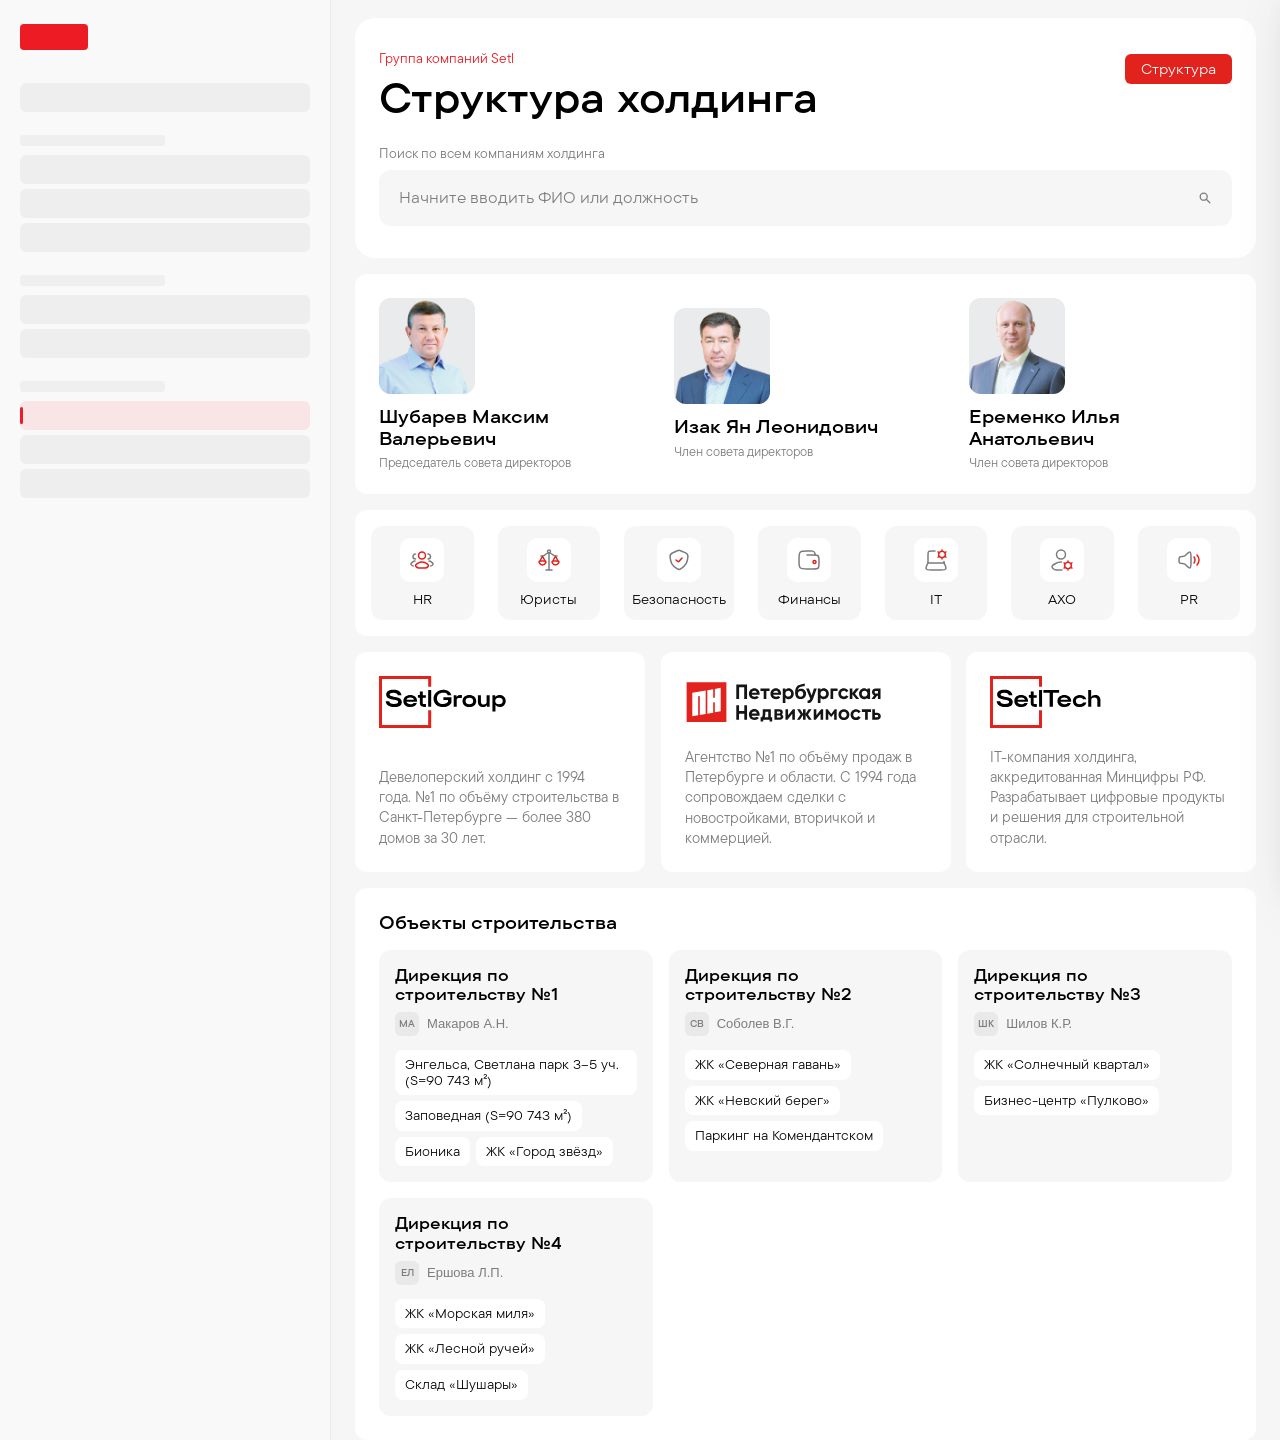
==== commit f139b08c: "«Объекты»: без табов — раздел «Объекты строительства» внизу главной в её стиле; в карточках дирекций" ====
--- a/digital.html
+++ b/digital.html
@@ -2045,7 +2045,7 @@
   </style>
   <link rel="stylesheet" href="print.css?v=20261109b"><!-- ?v= — версия: после обновления браузер берёт новый файл, а не кэш -->
 <link rel="stylesheet" href="theme-digital.css?v=9"><!-- концепт: тема «Цифра» для полотна -->
-<link rel="stylesheet" href="objects.css?v=3"><!-- концепт: табы «Сотрудники / Объекты» и структура объектов -->
+<link rel="stylesheet" href="objects.css?v=5"><!-- концепт: табы «Сотрудники / Объекты» и структура объектов -->
 </head>
 <body>
 <div class="demo-layout">
@@ -6830,7 +6830,7 @@
 // дерево объектов (#tree/…/obj-…) откроется после objects.js — его откроет theme-digital.js, тут данных ещё нет
 if (!/^#tree\/[^/]+\/obj-/.test(location.hash)) restoreFromHash();
 </script>
-<script src="objects.js?v=1"></script>
+<script src="objects.js?v=2"></script>
 <script src="theme-digital.js?v=8"></script>
 <script src="version-switch.js?v=3"></script>
 <script src="custom-structure.js?v=20261027c"></script>
--- a/objects.css
+++ b/objects.css
@@ -1,65 +1,31 @@
 /* ====================================================================
-   «Объекты» (концепт, digital.html): табы на главной, каталог дирекций и объектов,
+   «Объекты» (концепт, digital.html): раздел «Объекты строительства» на главной,
    перевёрнутые карточки в дереве объектов. Логика — objects.js
 ==================================================================== */
 
-/* ---------- Табы «Сотрудники / Объекты»: красные корешки на линии, как язычки листов «Цифры» ---------- */
-.obj-tabs {
-  display: flex; align-items: flex-end; gap: 6px;
-  margin-top: 40px; padding-left: 2px;
-  border-bottom: 2px solid #E2221C;
+/* ---------- Раздел «Объекты строительства» — в стиле главной: белый блок, серые плашки, красные акценты ---------- */
+.obj-panel { background: #fff; border-radius: 12px; padding: 24px; }   /* отступ сверху — общий gap главной (16px) */
+.obj-section { margin: 0 0 16px; font-family: var(--f-exp); font-weight: 600; font-size: 18px; line-height: 1.2; color: var(--black); }
+.obj-grid { display: grid; grid-template-columns: repeat(auto-fill, minmax(240px, 1fr)); gap: 16px; }
+.obj-card { background: #f6f6f6; border-radius: 12px; padding: 16px; display: flex; flex-direction: column; gap: 14px; }
+.obj-card__head {
+  display: flex; flex-direction: column; align-items: flex-start; gap: 8px; text-align: left;
+  padding: 0; border: 0; background: none; cursor: pointer;
 }
-.obj-tab {
-  position: relative; height: 40px; padding: 0 14px 0 20px; margin-right: 22px;
-  border: 0; border-radius: 12px 0 0 0; cursor: pointer;
-  background: #FCE4E3; color: #D33831;
-  font-family: var(--f-exp); font-weight: 600; font-size: 16px; line-height: 1;
-  transition: background .2s ease, color .2s ease;
+.obj-card__title { font-family: var(--f-exp); font-weight: 600; font-size: 16px; line-height: 1.2; color: var(--black); transition: color .15s; }
+.obj-card__head:hover .obj-card__title { color: var(--red); }
+.obj-card__lead { display: inline-flex; align-items: center; gap: 8px; font-size: 13px; color: #7c7c7c; }
+.obj-ava {
+  width: 24px; height: 24px; border-radius: 6px; display: grid; place-items: center; flex-shrink: 0;
+  background: #e9e9e9; color: #7c7c7c; font-family: var(--f-exp); font-size: 9px; font-weight: 600;
 }
-.obj-tab::after {   /* скос справа — как ступенька у язычка папки */
-  content: ''; position: absolute; top: 0; right: -22px; width: 24px; height: 40px; background: inherit;
-  clip-path: path('M0,0 C9,0 11,6 14,16 C17,28 18,40 24,40 L0,40 Z');
+.obj-chips { display: flex; flex-wrap: wrap; gap: 6px; }
+.obj-chip {
+  border: 0; border-radius: 8px; padding: 7px 10px; cursor: pointer; text-align: left;
+  background: #fff; color: var(--black); font-family: var(--f-exp); font-size: 12.5px; line-height: 1.25;
+  transition: background .15s, color .15s, box-shadow .15s;
 }
-.obj-tab:hover { background: #FAD3D1; }
-.obj-tab[aria-selected="true"] { background: #E2221C; color: #fff; cursor: default; }
-
-/* ---------- Что видно под табами ---------- */
-.obj-panel { display: none; }
-#view-landing.obj-mode .obj-panel { display: block; }
-#view-landing.obj-mode #bo-landing, #view-landing.obj-mode #companies-row { display: none; }
-#view-landing:not(.obj-mode) .obj-tabs + .obj-panel + #bo-landing { margin-top: 24px; }
-
-/* ---------- Каталог: поиск, дирекции, объекты ---------- */
-.obj-search { margin-top: 24px; max-width: 560px; }
-.obj-section { margin: 28px 0 12px; font-family: var(--f-exp); font-weight: 600; font-size: 20px; color: var(--black); }
-.obj-grid { display: grid; grid-template-columns: repeat(auto-fill, minmax(320px, 1fr)); gap: 16px; }
-.obj-card {
-  background: #fff; border-radius: 20px; padding: 6px;
-  box-shadow: 0 1px 2px rgba(30, 40, 80, .06), 0 10px 24px -10px rgba(40, 52, 110, .18);
-  display: flex; flex-direction: column;
-}
-.obj-card[hidden] { display: none; }
-.obj-card__head {
-  display: flex; flex-direction: column; align-items: flex-start; gap: 10px; text-align: left;
-  padding: 14px 14px 12px; border: 0; border-radius: 14px; background: #F1F4FA; cursor: pointer;
-  transition: background .2s ease;
-}
-.obj-card__head:hover { background: linear-gradient(175deg, #D4E4FD, #C3D8FB); }
-.obj-card__title { font-family: var(--f-exp); font-weight: 700; font-size: 16px; line-height: 1.2; color: #1B3A6B; }
-.obj-card__lead { display: inline-flex; align-items: center; gap: 8px; font-family: var(--f-exp); font-size: 13px; color: #4a5063; }
-.obj-ava {
-  width: 24px; height: 24px; border-radius: 6px; display: grid; place-items: center;
-  background: #E4E8F2; color: #5a6072; font-size: 9px; font-weight: 600;
-}
-.obj-chips { display: flex; flex-wrap: wrap; gap: 6px; padding: 12px 8px 10px; }
-.obj-chip {
-  border: 0; border-radius: 10px; padding: 7px 11px; cursor: pointer; text-align: left;
-  background: #F5F6FA; color: #2a2f3d; font-family: var(--f-exp); font-size: 12.5px; line-height: 1.25;
-  transition: background .2s ease, color .2s ease, box-shadow .2s ease;
-}
-.obj-chip:hover { background: #E7EEFC; color: #1B3A6B; }
-.obj-chip.is-hit { background: #3C83F6; color: #fff; box-shadow: 0 4px 12px -4px rgba(60, 131, 246, .55); }
-.obj-empty { margin-top: 16px; font-family: var(--f-exp); color: #7c7c7c; }
+.obj-chip:hover { background: #fff0f0; color: var(--red); box-shadow: 0 0 0 1.5px rgba(226, 34, 28, .25); }
 
 /* ---------- Дерево объектов: карточка перевёрнута — объект сверху, ответственный снизу в строку ---------- */
 #view-tree.is-objects .card-v2-multi { flex-direction: column-reverse; }
@@ -81,7 +47,5 @@
   100% { box-shadow: 0 0 0 10px rgba(60, 131, 246, 0), 0 0 22px 4px rgba(60, 131, 246, 0); }
 }
 
-/* поле поиска в каталоге — белое: каталог стоит прямо на сером фоне страницы, без белой подложки */
-.obj-search.lnd-search-wrap { background: #fff; box-shadow: 0 1px 2px rgba(30, 40, 80, .05), 0 6px 16px -8px rgba(40, 52, 110, .16); }
 /* в дереве объектов юридические лица холдинга ни к чему */
 #view-tree.is-objects #btn-legal-open { display: none !important; }
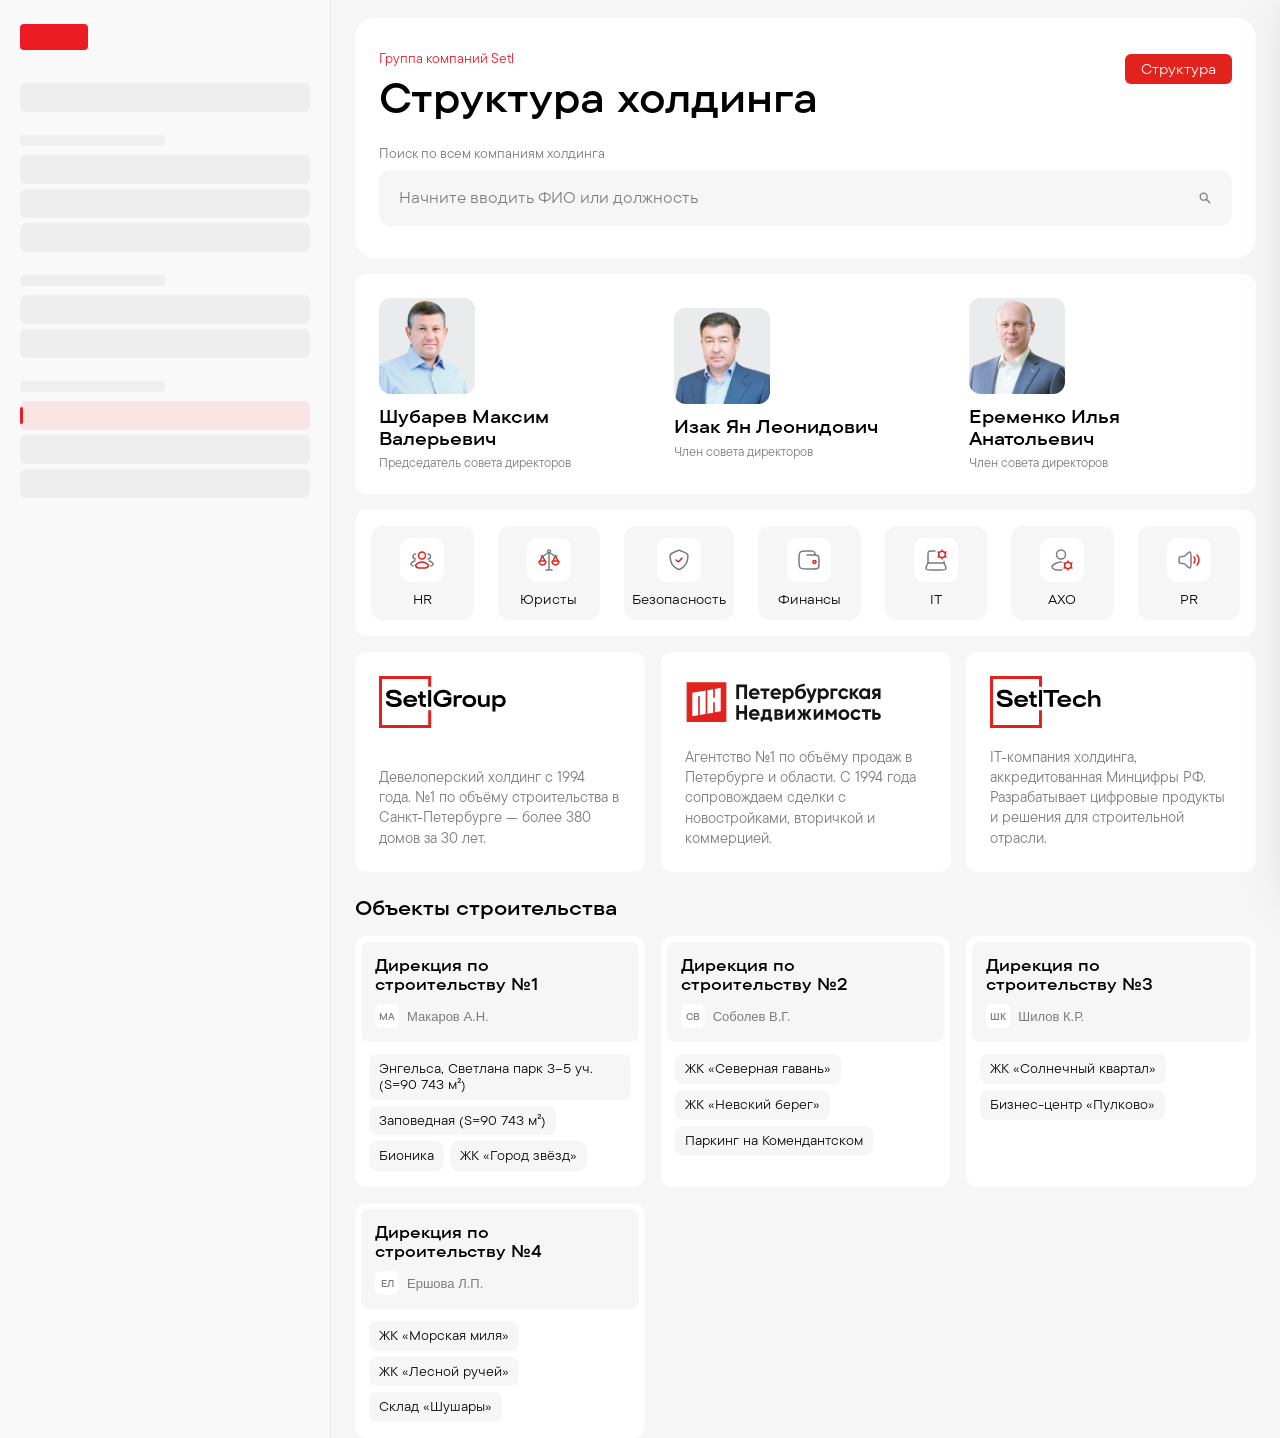
==== commit d47c82c4: "«Объекты»: заголовок на фоне страницы, дирекции — отдельные белые карточки с серой плашкой Co-Author" ====
--- a/digital.html
+++ b/digital.html
@@ -2045,7 +2045,7 @@
   </style>
   <link rel="stylesheet" href="print.css?v=20261109b"><!-- ?v= — версия: после обновления браузер берёт новый файл, а не кэш -->
 <link rel="stylesheet" href="theme-digital.css?v=9"><!-- концепт: тема «Цифра» для полотна -->
-<link rel="stylesheet" href="objects.css?v=5"><!-- концепт: табы «Сотрудники / Объекты» и структура объектов -->
+<link rel="stylesheet" href="objects.css?v=6"><!-- концепт: табы «Сотрудники / Объекты» и структура объектов -->
 </head>
 <body>
 <div class="demo-layout">
--- a/objects.css
+++ b/objects.css
@@ -3,26 +3,28 @@
    перевёрнутые карточки в дереве объектов. Логика — objects.js
 ==================================================================== */
 
-/* ---------- Раздел «Объекты строительства» — в стиле главной: белый блок, серые плашки, красные акценты ---------- */
-.obj-panel { background: #fff; border-radius: 12px; padding: 24px; }   /* отступ сверху — общий gap главной (16px) */
-.obj-section { margin: 0 0 16px; font-family: var(--f-exp); font-weight: 600; font-size: 18px; line-height: 1.2; color: var(--black); }
-.obj-grid { display: grid; grid-template-columns: repeat(auto-fill, minmax(240px, 1fr)); gap: 16px; }
-.obj-card { background: #f6f6f6; border-radius: 12px; padding: 16px; display: flex; flex-direction: column; gap: 14px; }
-.obj-card__head {
-  display: flex; flex-direction: column; align-items: flex-start; gap: 8px; text-align: left;
-  padding: 0; border: 0; background: none; cursor: pointer;
+/* ---------- Раздел «Объекты строительства» — в стиле главной: заголовок на фоне, белые карточки дирекций ---------- */
+.obj-panel { padding-top: 8px; }   /* отступ сверху — общий gap главной (16px) + немного воздуха перед заголовком */
+.obj-section { margin: 0 0 16px; font-family: var(--f-exp); font-weight: 600; font-size: 20px; line-height: 1.2; color: var(--black); }
+.obj-grid { display: grid; grid-template-columns: repeat(auto-fill, minmax(280px, 1fr)); gap: 16px; }
+.obj-card { background: #fff; border-radius: 12px; padding: 6px; display: flex; flex-direction: column; }
+.obj-card__head {   /* серая плашка с названием дирекции и руководителем */
+  display: flex; flex-direction: column; align-items: flex-start; gap: 10px; text-align: left;
+  padding: 14px; border: 0; border-radius: 8px; background: #f6f6f6; cursor: pointer;
+  transition: background .15s, box-shadow .15s;
 }
+.obj-card__head:hover { background: #fff0f0; box-shadow: 0 0 0 1.5px rgba(226, 34, 28, .25); }
 .obj-card__title { font-family: var(--f-exp); font-weight: 600; font-size: 16px; line-height: 1.2; color: var(--black); transition: color .15s; }
 .obj-card__head:hover .obj-card__title { color: var(--red); }
 .obj-card__lead { display: inline-flex; align-items: center; gap: 8px; font-size: 13px; color: #7c7c7c; }
 .obj-ava {
   width: 24px; height: 24px; border-radius: 6px; display: grid; place-items: center; flex-shrink: 0;
-  background: #e9e9e9; color: #7c7c7c; font-family: var(--f-exp); font-size: 9px; font-weight: 600;
+  background: #fff; color: #7c7c7c; font-family: var(--f-exp); font-size: 9px; font-weight: 600;
 }
-.obj-chips { display: flex; flex-wrap: wrap; gap: 6px; }
+.obj-chips { display: flex; flex-wrap: wrap; gap: 6px; padding: 12px 8px 10px; }
 .obj-chip {
   border: 0; border-radius: 8px; padding: 7px 10px; cursor: pointer; text-align: left;
-  background: #fff; color: var(--black); font-family: var(--f-exp); font-size: 12.5px; line-height: 1.25;
+  background: #f6f6f6; color: var(--black); font-family: var(--f-exp); font-size: 12.5px; line-height: 1.25;
   transition: background .15s, color .15s, box-shadow .15s;
 }
 .obj-chip:hover { background: #fff0f0; color: var(--red); box-shadow: 0 0 0 1.5px rgba(226, 34, 28, .25); }
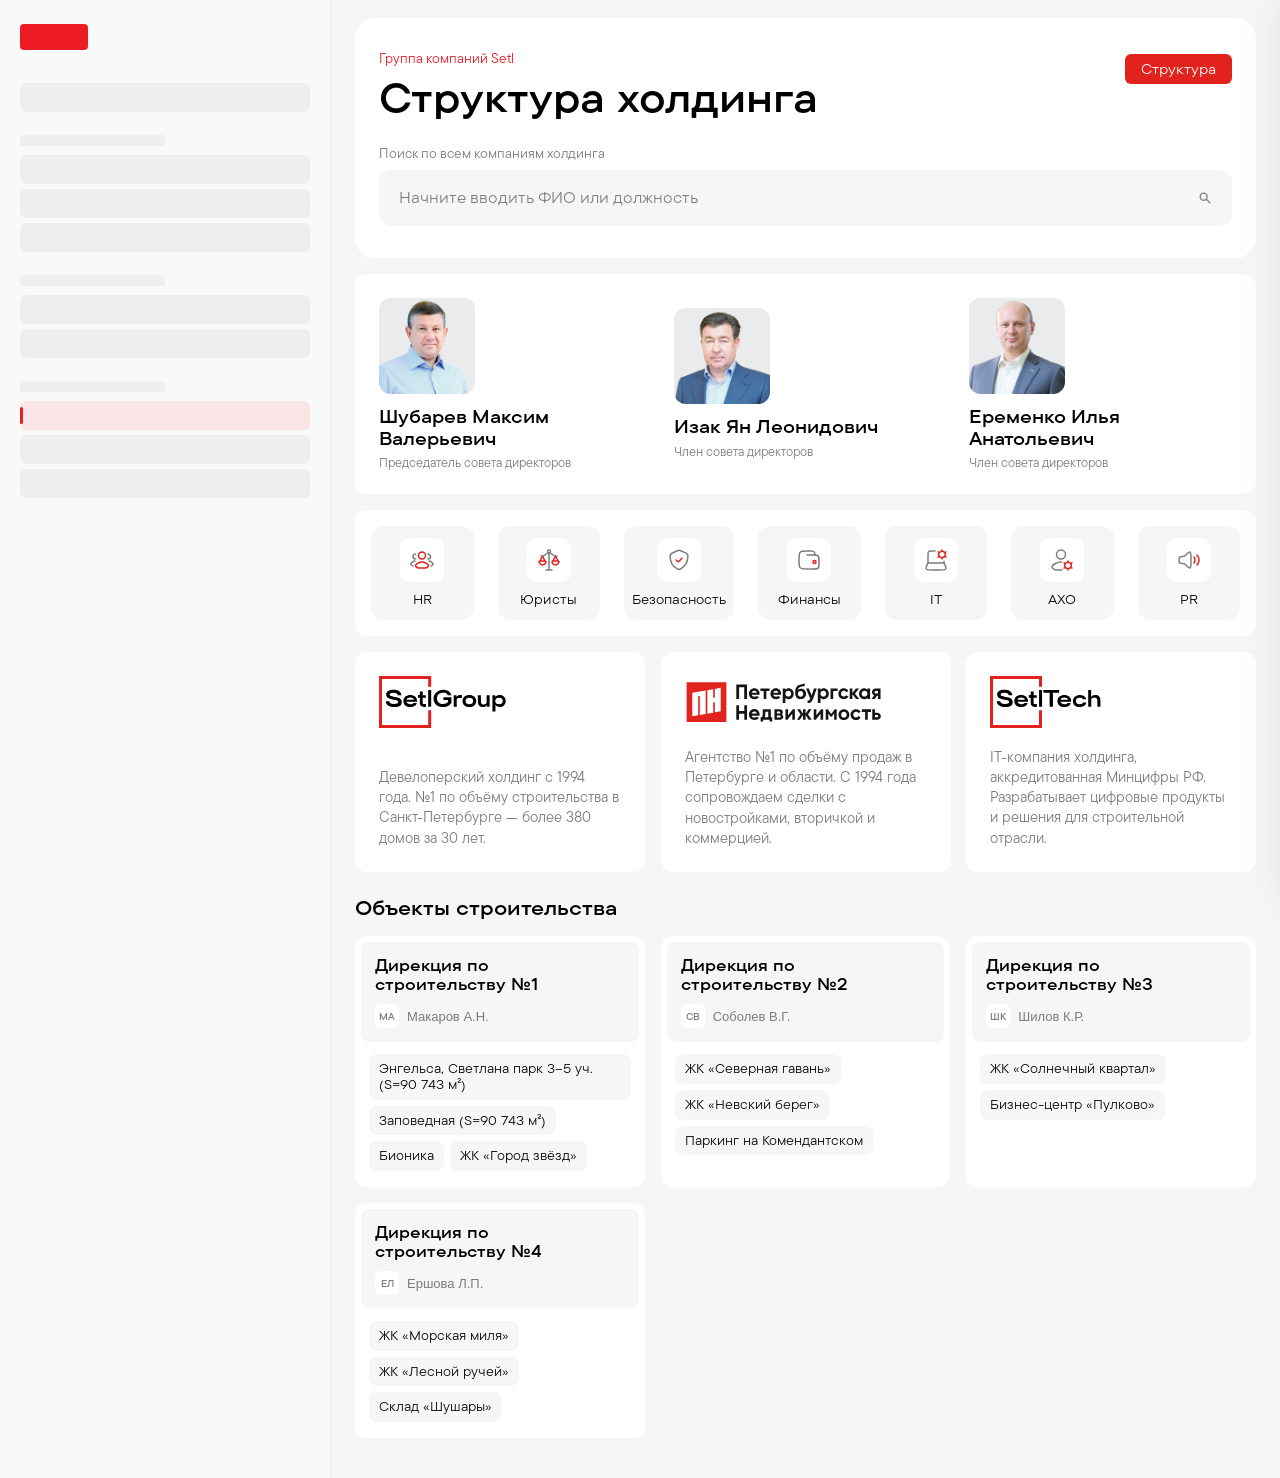
==== commit c874f1d9: "«Объекты»: отступ под разделом внизу главной Co-Authored-By: Claude Opus 5.5 <noreply@anthropic.com>" ====
--- a/digital.html
+++ b/digital.html
@@ -2045,7 +2045,7 @@
   </style>
   <link rel="stylesheet" href="print.css?v=20261109b"><!-- ?v= — версия: после обновления браузер берёт новый файл, а не кэш -->
 <link rel="stylesheet" href="theme-digital.css?v=9"><!-- концепт: тема «Цифра» для полотна -->
-<link rel="stylesheet" href="objects.css?v=6"><!-- концепт: табы «Сотрудники / Объекты» и структура объектов -->
+<link rel="stylesheet" href="objects.css?v=7"><!-- концепт: табы «Сотрудники / Объекты» и структура объектов -->
 </head>
 <body>
 <div class="demo-layout">
--- a/objects.css
+++ b/objects.css
@@ -4,7 +4,7 @@
 ==================================================================== */
 
 /* ---------- Раздел «Объекты строительства» — в стиле главной: заголовок на фоне, белые карточки дирекций ---------- */
-.obj-panel { padding-top: 8px; }   /* отступ сверху — общий gap главной (16px) + немного воздуха перед заголовком */
+.obj-panel { padding-top: 8px; padding-bottom: 40px; }   /* внизу страницы — воздух, чтобы карточки не упирались в край */   /* отступ сверху — общий gap главной (16px) + немного воздуха перед заголовком */
 .obj-section { margin: 0 0 16px; font-family: var(--f-exp); font-weight: 600; font-size: 20px; line-height: 1.2; color: var(--black); }
 .obj-grid { display: grid; grid-template-columns: repeat(auto-fill, minmax(280px, 1fr)); gap: 16px; }
 .obj-card { background: #fff; border-radius: 12px; padding: 6px; display: flex; flex-direction: column; }
